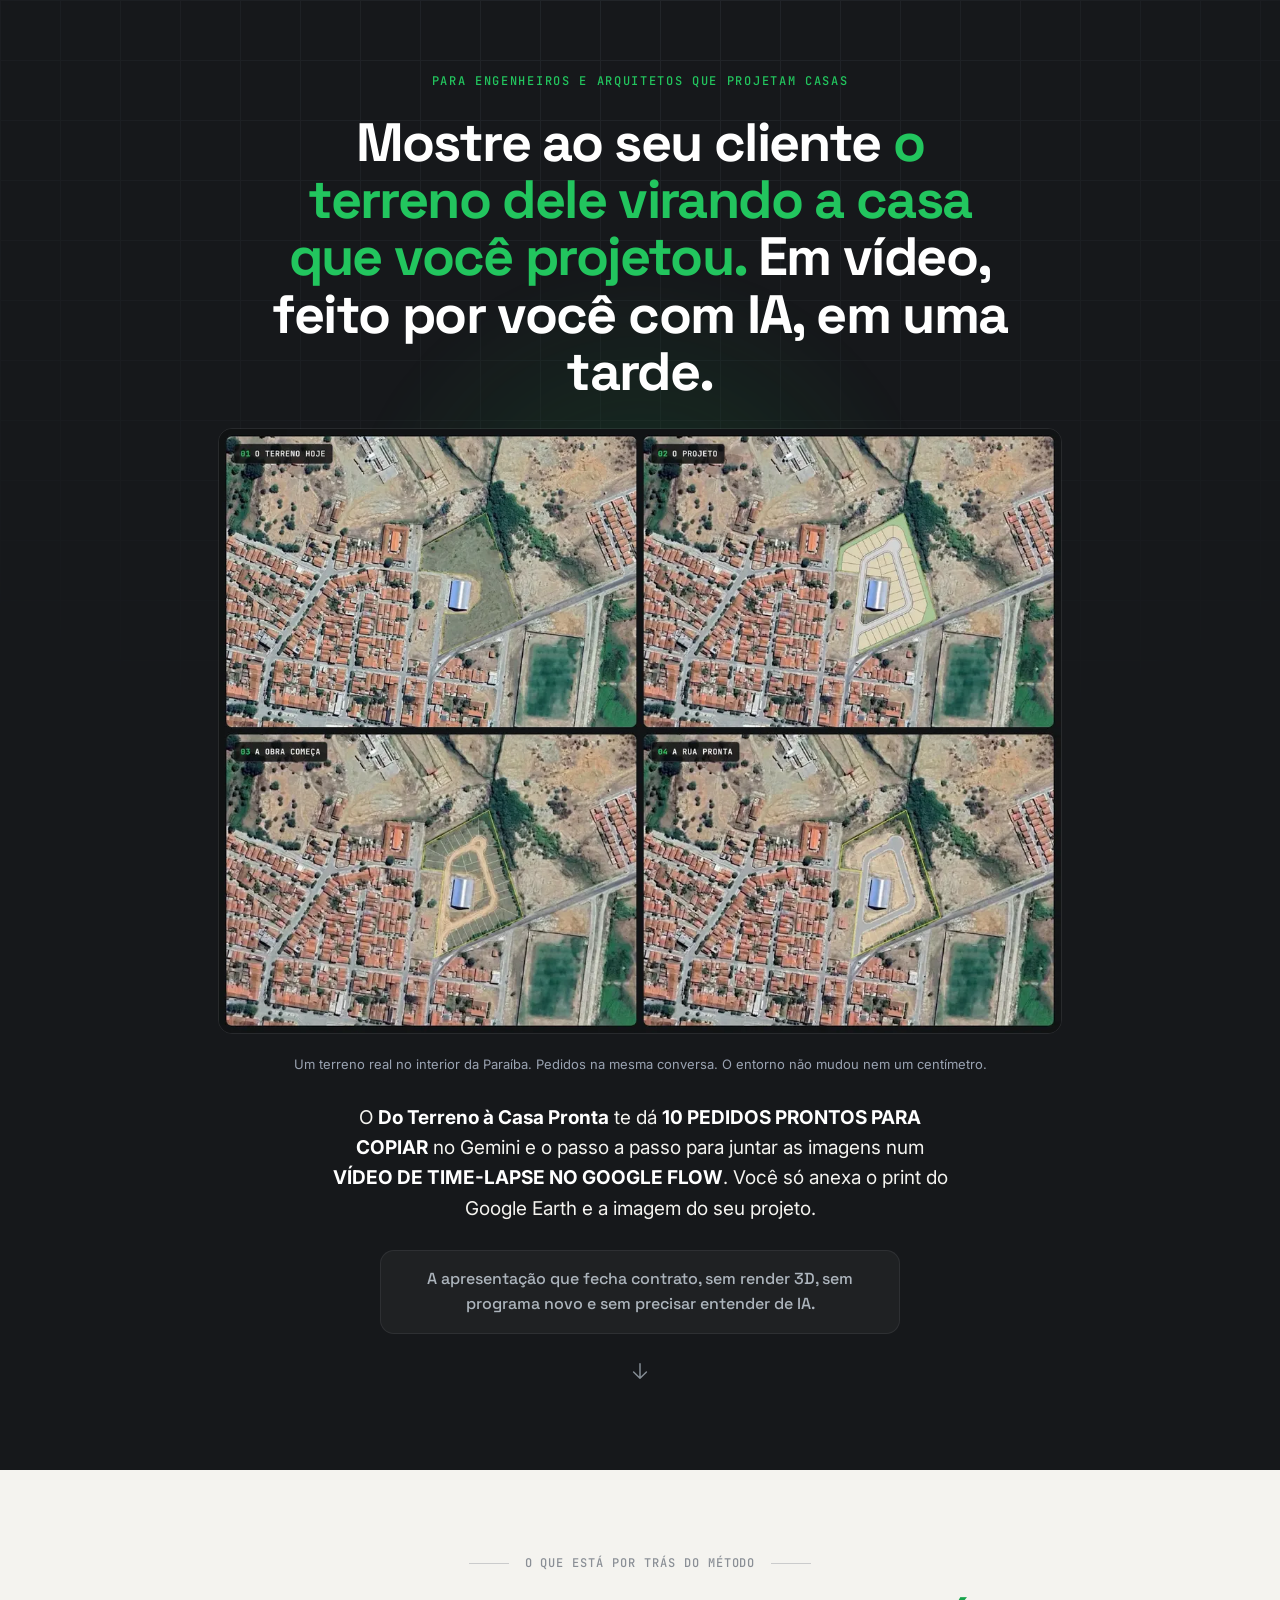
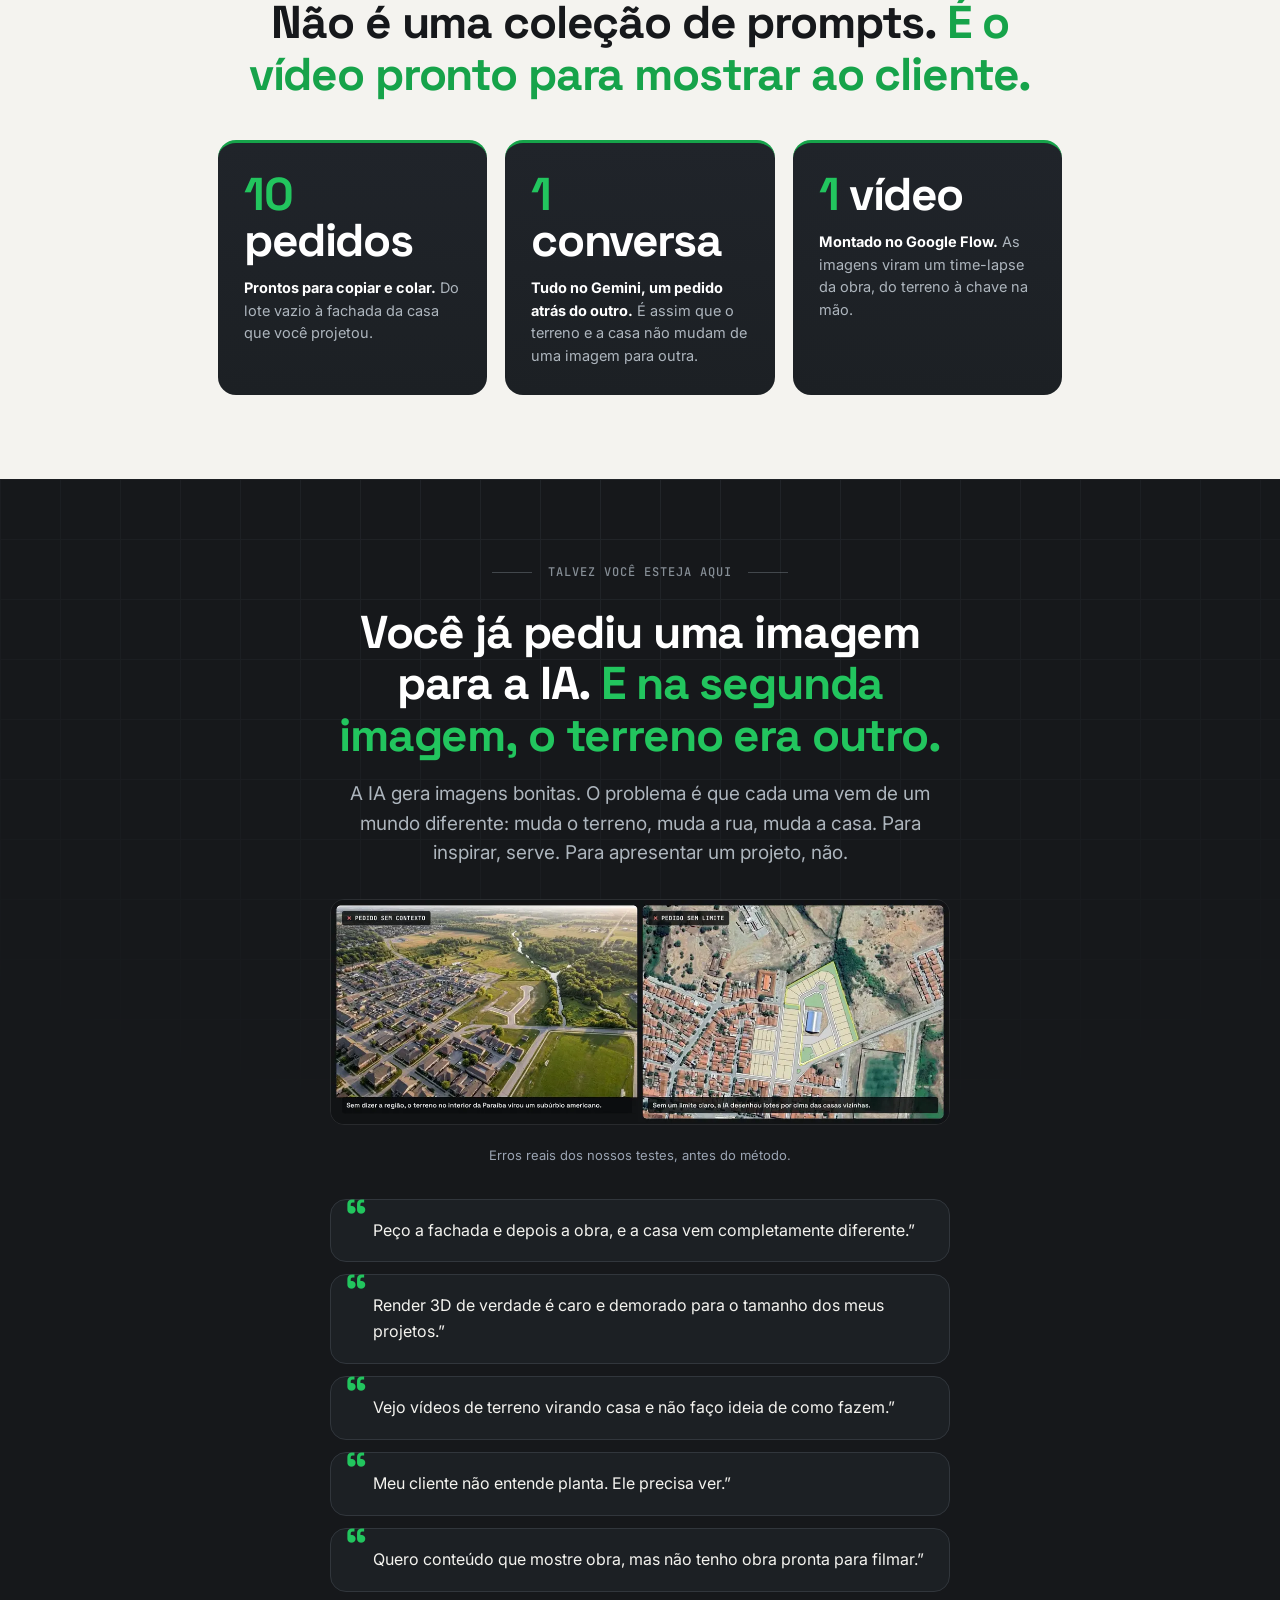
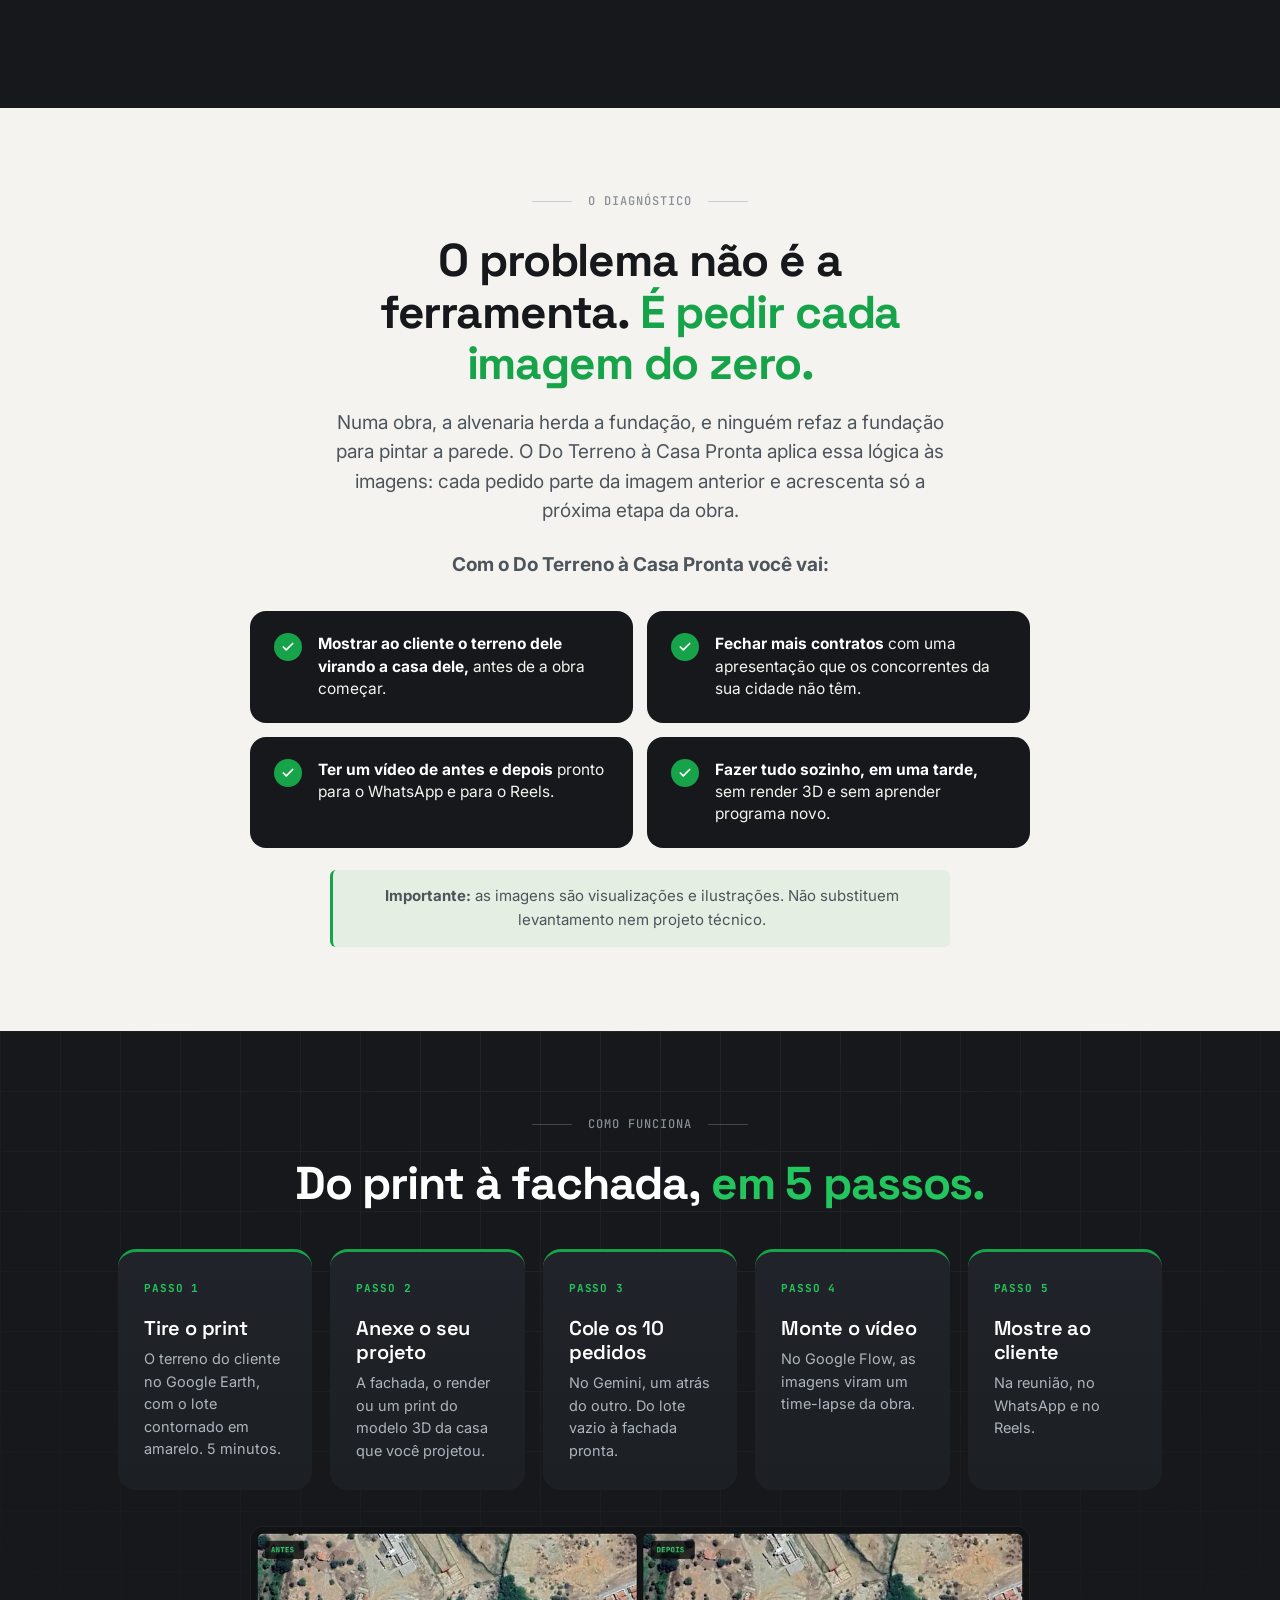
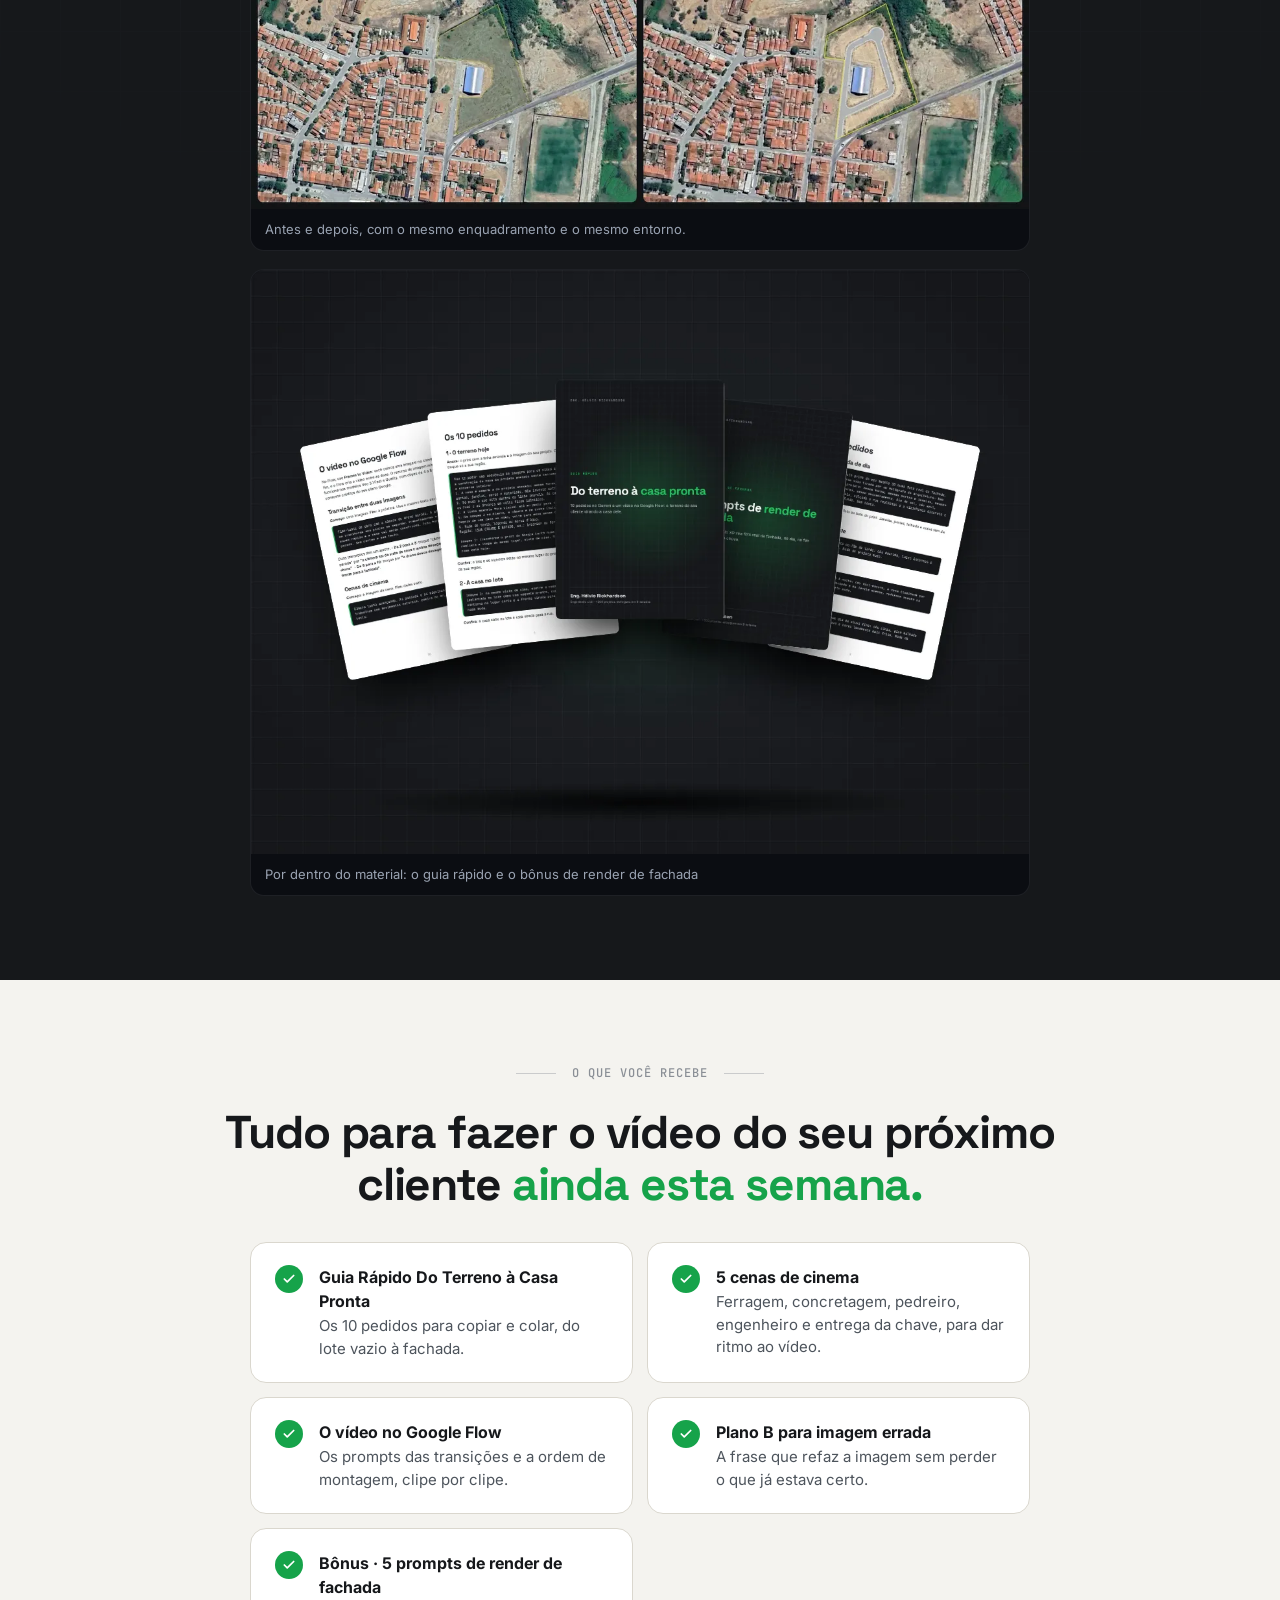
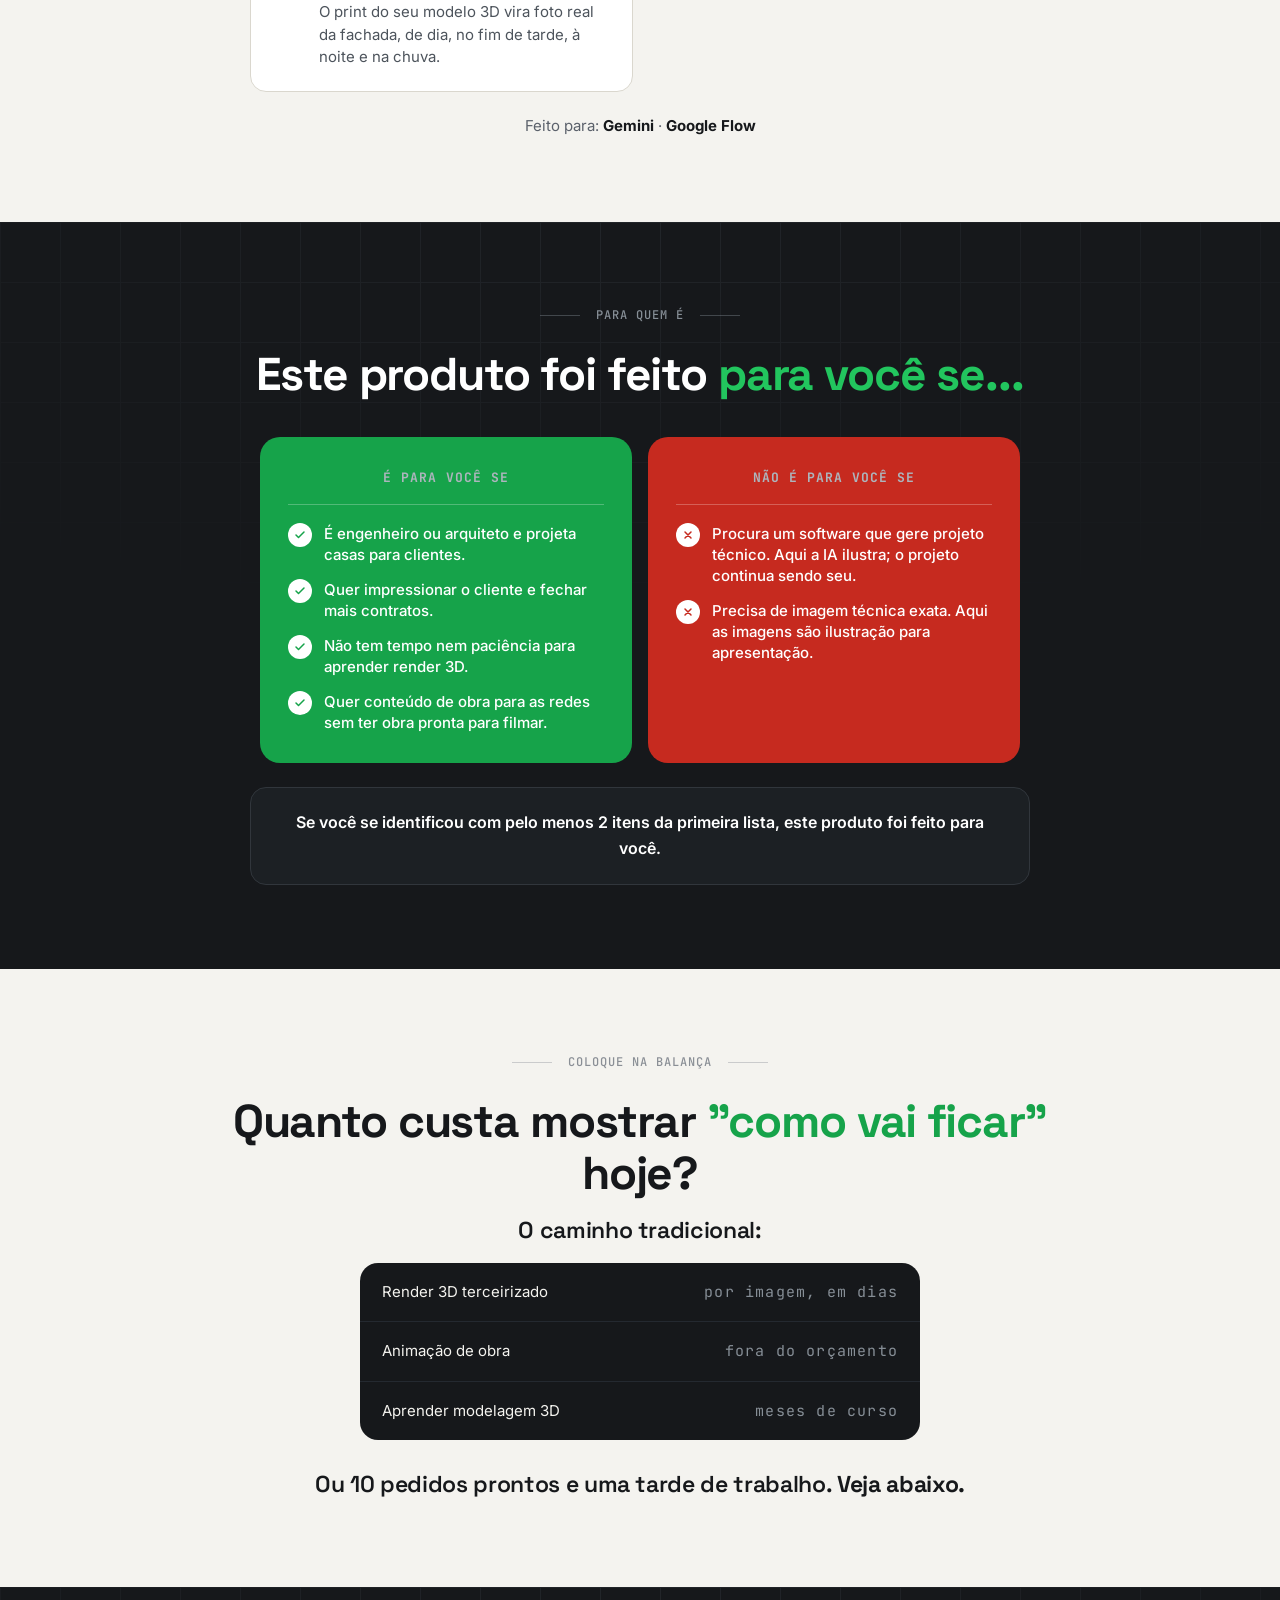
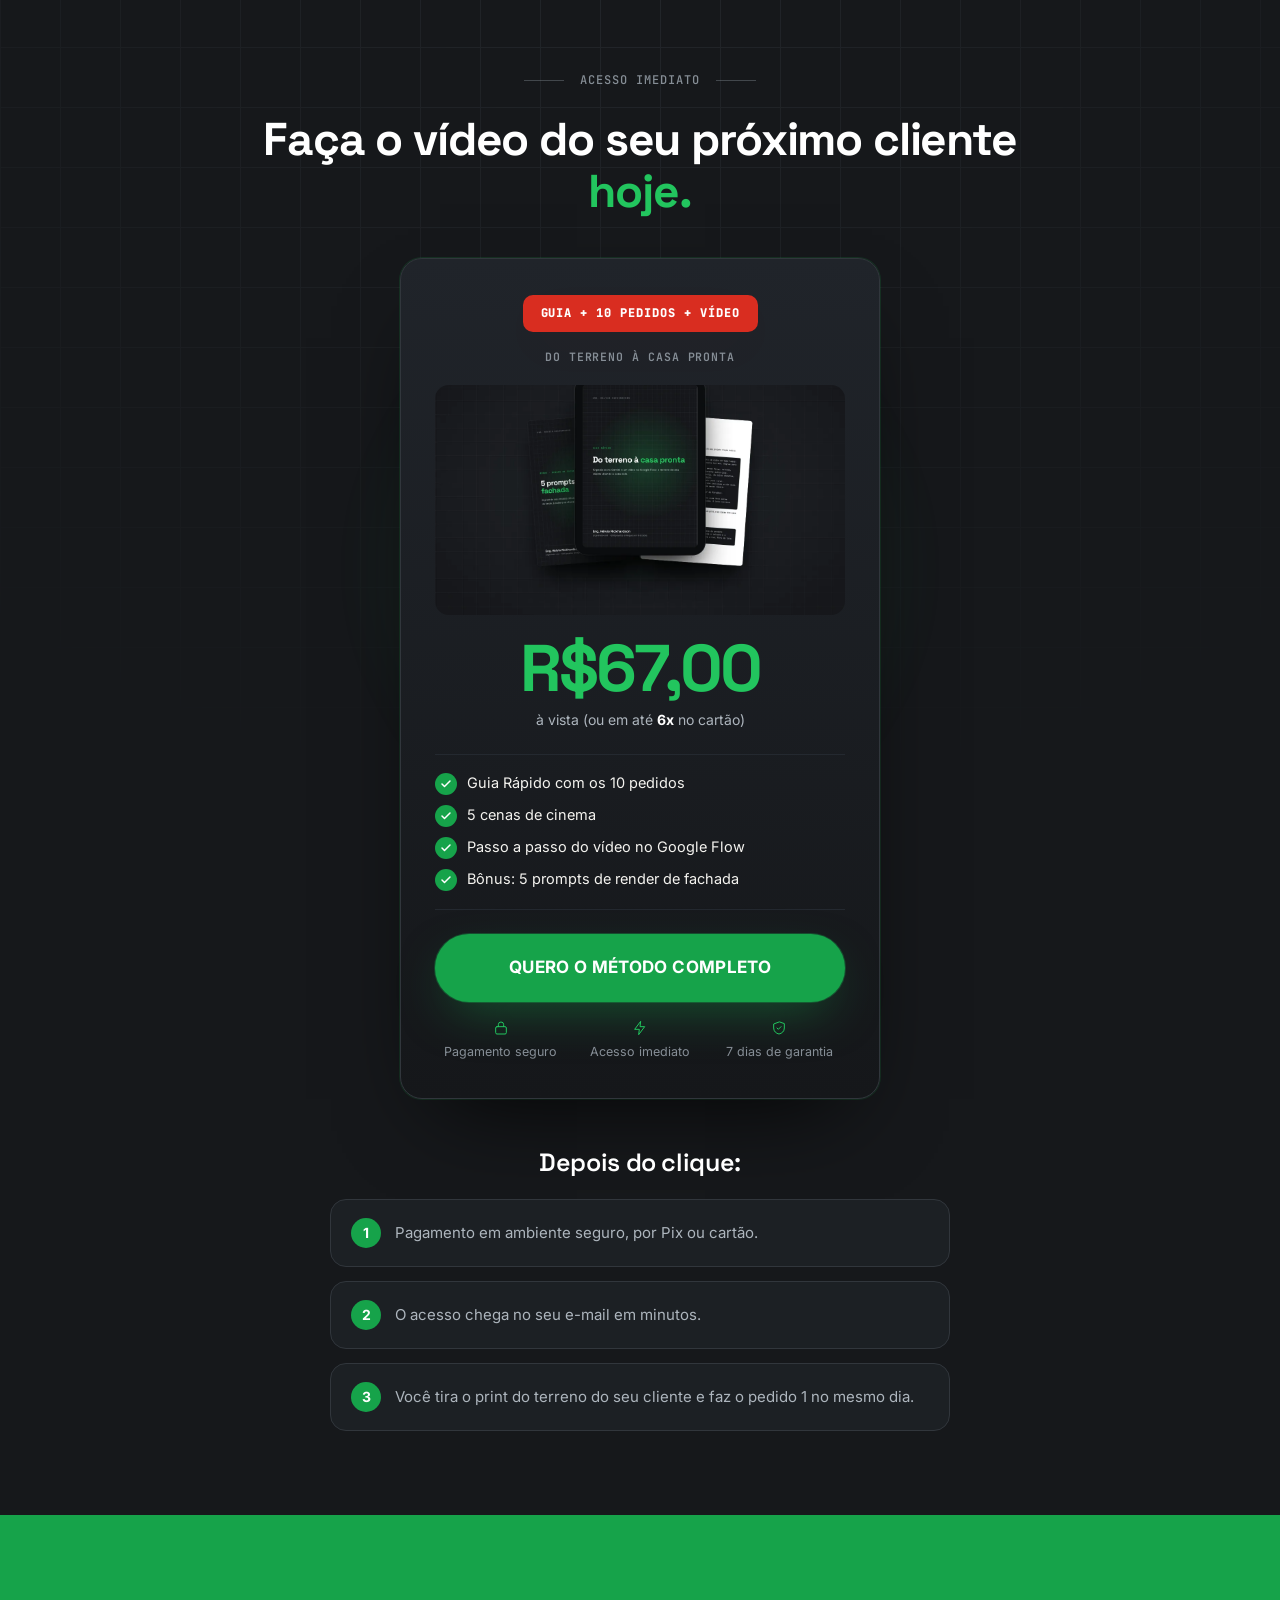
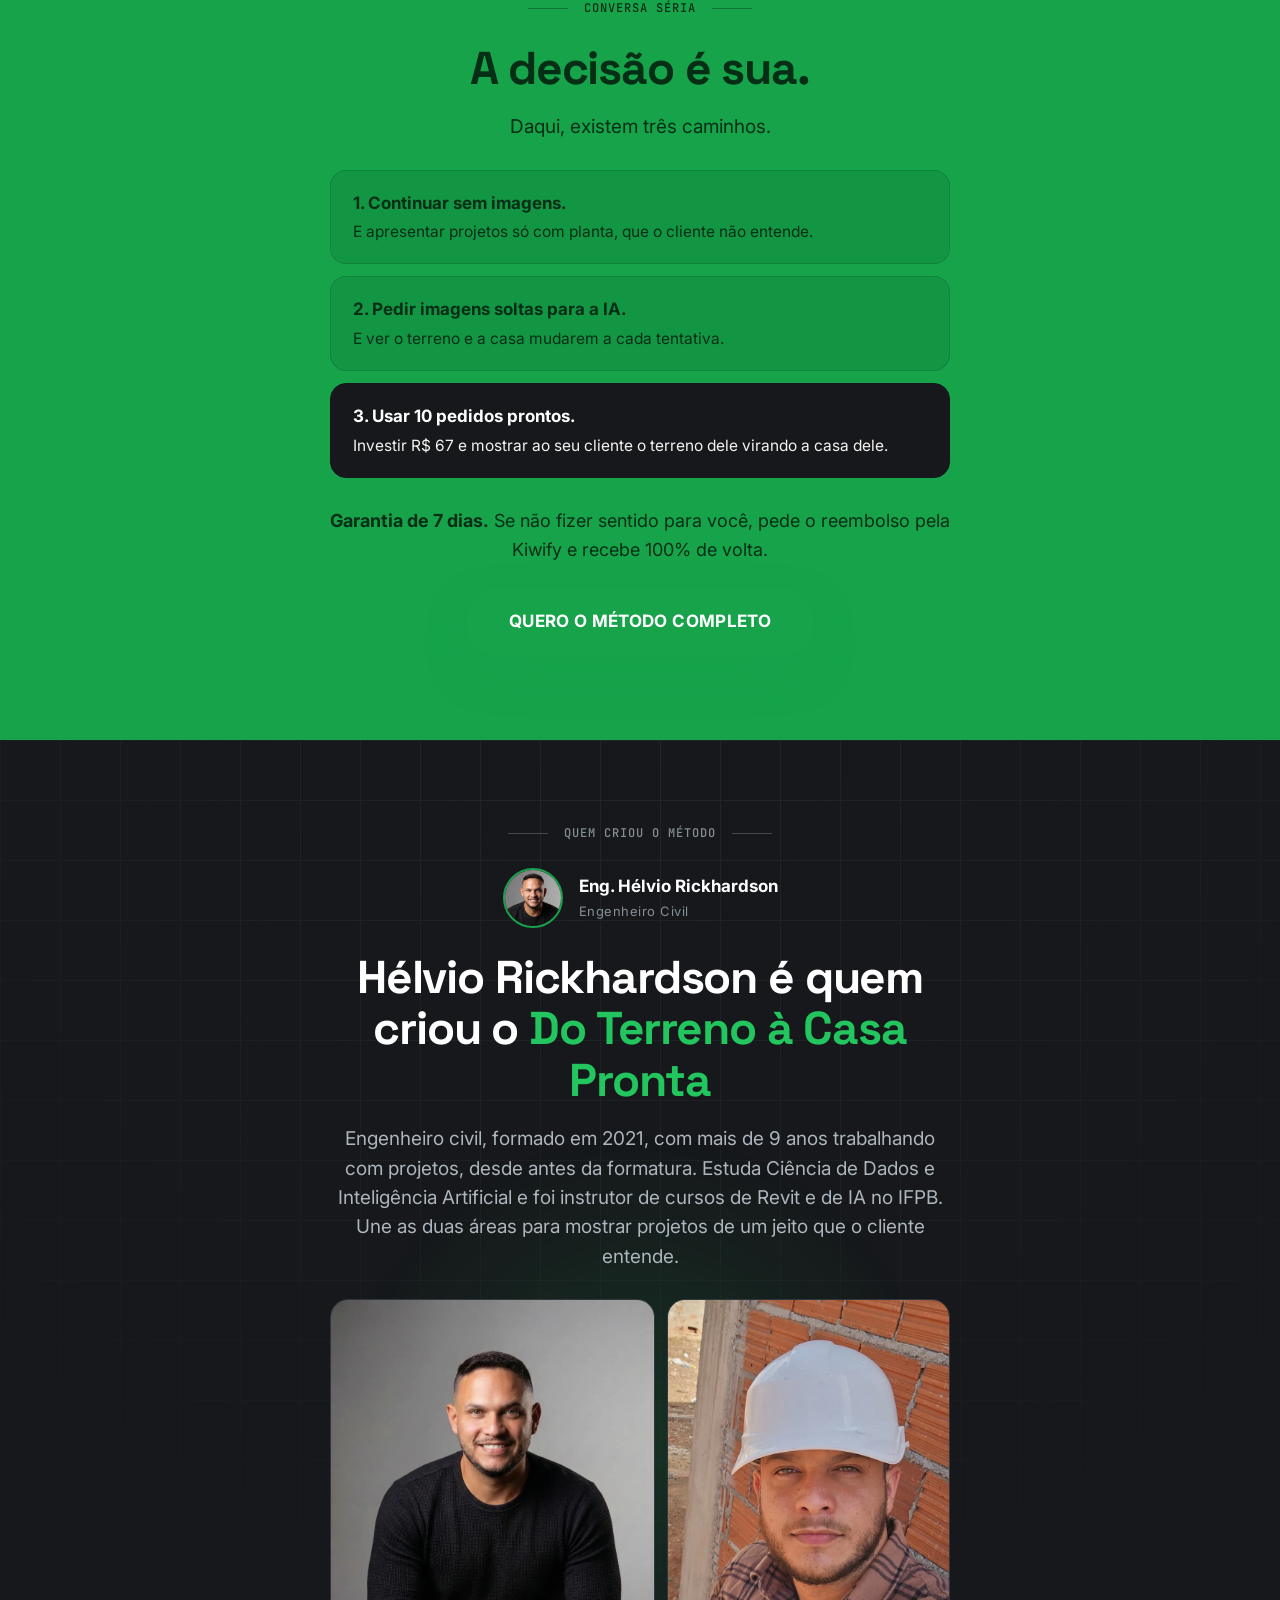
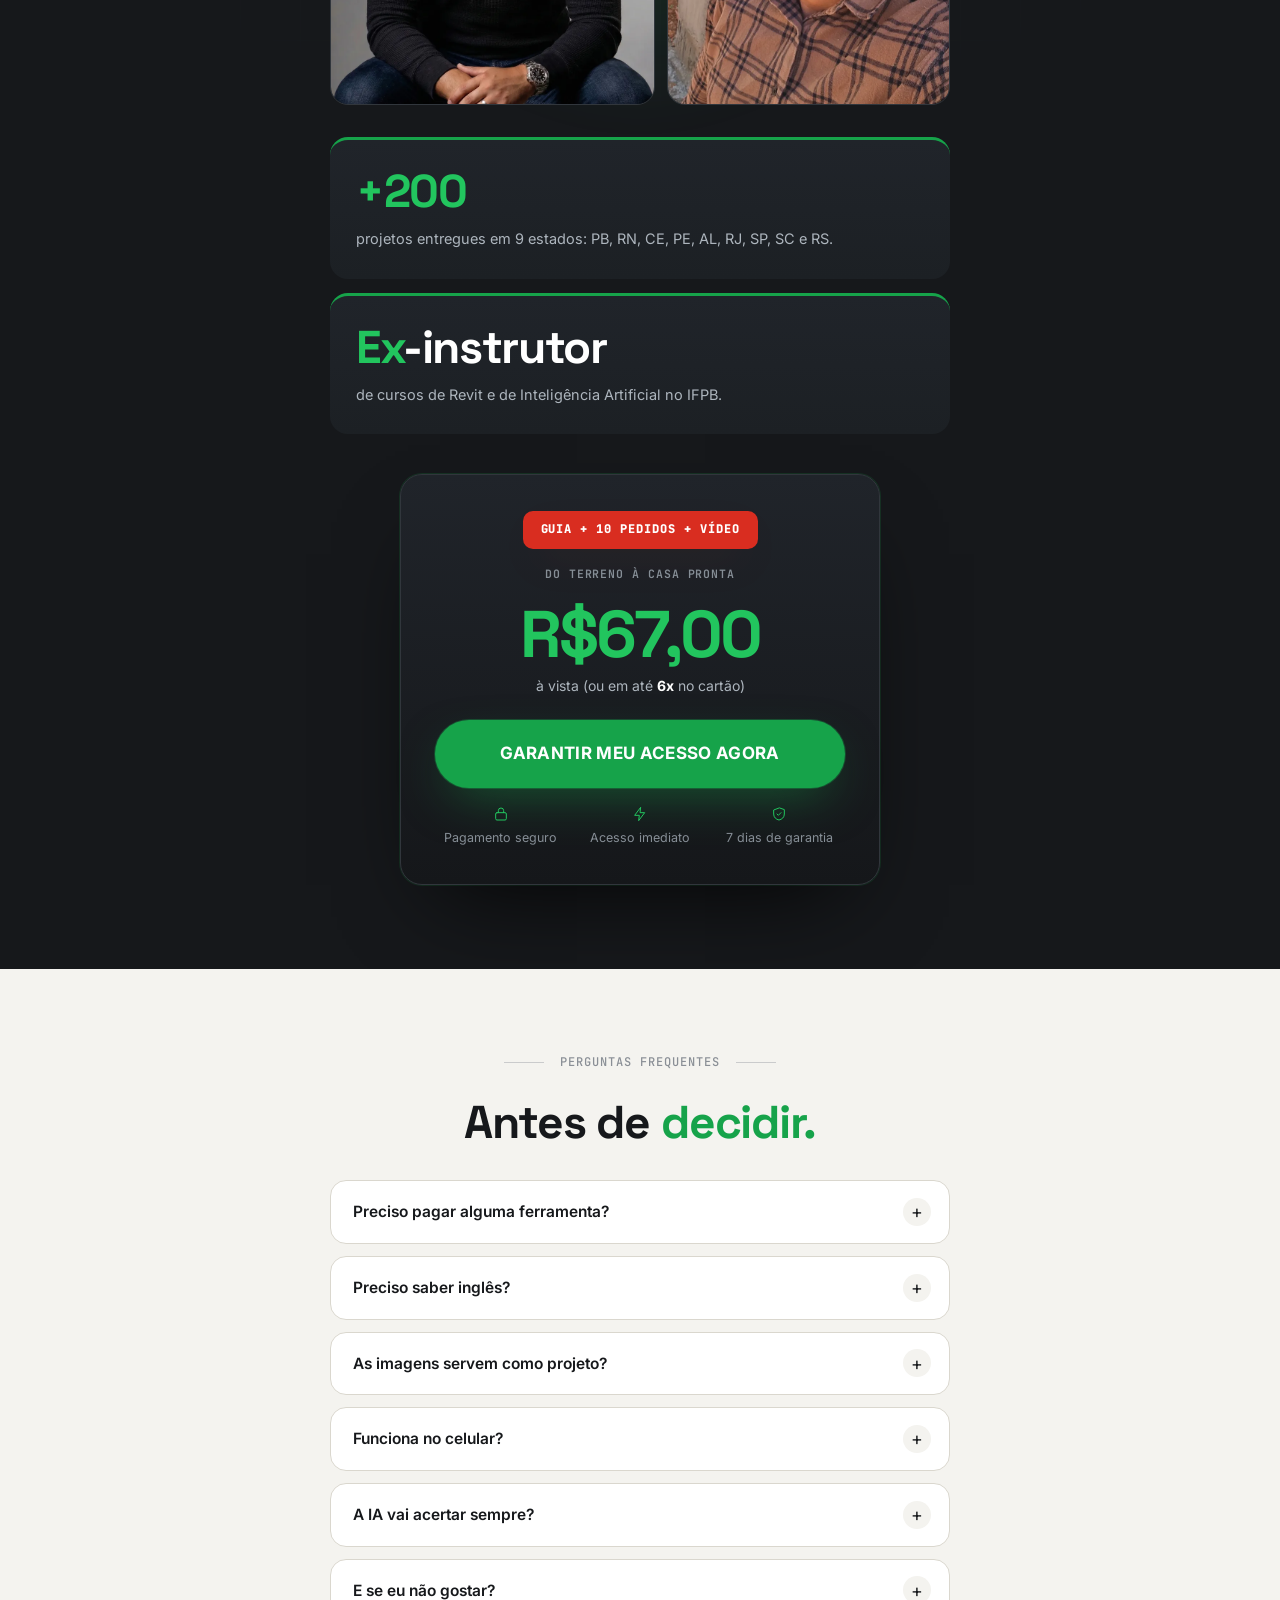
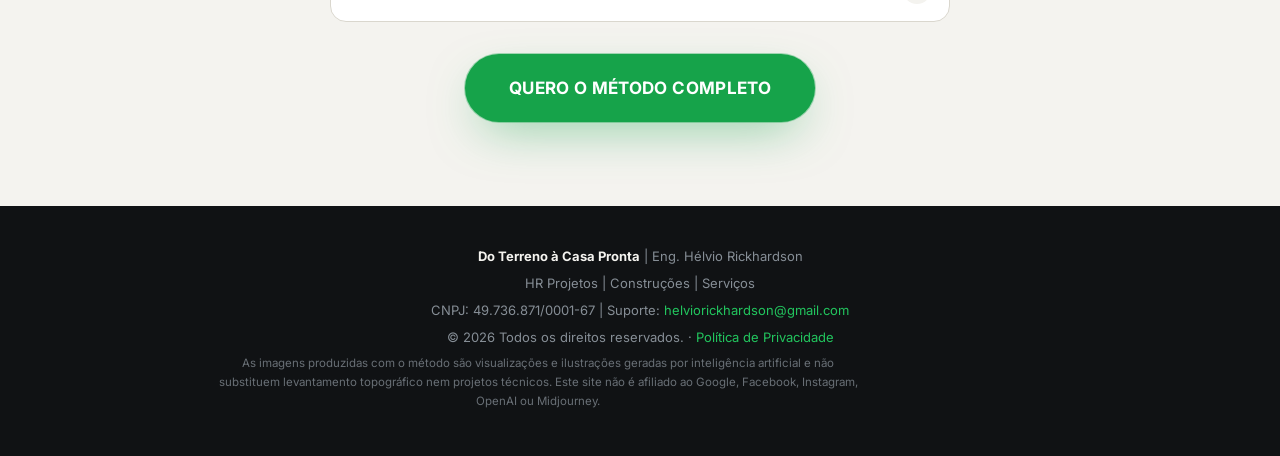
==== 04-site/index.html @ ab8b9fef "Página de vendas Do Terreno à Casa Pronta Co-Authored-By: Claude Opus 5.5 <noreply@anthropic.com> Cl" ====
<!DOCTYPE html>
<html lang="pt-BR">
<head>
  <meta charset="UTF-8">
  <meta name="viewport" content="width=device-width, initial-scale=1">
  <title>Do Terreno à Casa Pronta | Eng. Hélvio Rickhardson</title>
  <meta name="description" content="10 pedidos prontos para o Gemini e um vídeo no Google Flow: o terreno do seu cliente virando a casa que você projetou. Para engenheiros e arquitetos.">
  <meta property="og:title" content="Do Terreno à Casa Pronta">
  <meta property="og:description" content="Mostre ao seu cliente o terreno dele virando a casa que você projetou. Em vídeo, feito por você com IA, em uma tarde.">
  <meta property="og:type" content="website">
  <meta property="og:image" content="assets/img/sequencia-4.webp">
  <meta name="theme-color" content="#16181B">
  <link rel="preconnect" href="https://fonts.googleapis.com">
  <link rel="preconnect" href="https://fonts.gstatic.com" crossorigin>
  <link href="https://fonts.googleapis.com/css2?family=Space+Grotesk:wght@400;500;600;700&family=Inter:wght@400;500;600;700;800&family=JetBrains+Mono:wght@500;700&display=swap" rel="stylesheet">
  <link rel="stylesheet" href="assets/style.css">
<!-- Meta Pixel -->
<script>
!function(f,b,e,v,n,t,s){if(f.fbq)return;n=f.fbq=function(){n.callMethod?
n.callMethod.apply(n,arguments):n.queue.push(arguments)};if(!f._fbq)f._fbq=n;
n.push=n;n.loaded=!0;n.version='2.0';n.queue=[];t=b.createElement(e);t.async=!0;
t.src=v;s=b.getElementsByTagName(e)[0];s.parentNode.insertBefore(t,s)}(window,
document,'script','https://connect.facebook.net/en_US/fbevents.js');
fbq('init','1654862689766544');
fbq('track','PageView');
fbq('track','ViewContent',{content_name:'Do Terreno a Casa Pronta',value:67,currency:'BRL'});
</script>
<noscript><img height="1" width="1" style="display:none" src="https://www.facebook.com/tr?id=1654862689766544&ev=PageView&noscript=1"/></noscript>
<!-- Fim Meta Pixel (a compra, Purchase, e disparada pela Kiwify) -->
<style>
  .hero-mock img{border-radius:14px}
  .hero-seq{max-width:960px;margin:28px auto 0}
  .hero-seq img{width:100%;height:auto;display:block;border-radius:14px;border:1px solid rgba(255,255,255,.08)}
  .hero-seq figcaption,.prova-img figcaption{font-size:13px;color:#9aa3b2;margin-top:10px;text-align:center}
  .prova-img{margin:32px 0 0}.prova-img img{width:100%;height:auto;display:block;border-radius:14px;border:1px solid rgba(255,255,255,.08)}
  .telas{display:grid;gap:18px;margin-top:36px}
  .telas figure{margin:0;border-radius:14px;overflow:hidden;border:1px solid rgba(255,255,255,.08);background:#0b0d12}
  .telas img{width:100%;height:auto;display:block}
  .telas figcaption{font-size:13px;padding:10px 14px;color:#9aa3b2}
  @media(min-width:860px){.telas--2{grid-template-columns:1.4fr 1fr;align-items:start}}
  .nota-resp{margin-top:22px;padding:14px 18px;border-left:3px solid var(--green,#16A34A);background:rgba(22,163,74,.07);border-radius:6px;font-size:15px}
  .cats-ferr{margin-top:22px;font-size:15px;color:#5b616b}.cats-ferr b{color:#16181B}
  .passos--5{grid-template-columns:repeat(auto-fit,minmax(180px,1fr))}
  .cats{display:flex;flex-wrap:wrap;gap:8px;margin-top:18px}
  .cats span{font-size:13px;padding:7px 12px;border-radius:30px;border:1px solid rgba(0,0,0,.12);background:#fff}
  .cats b{color:#16A34A}
</style>
</head>
<body>

<svg width="0" height="0" style="position:absolute" aria-hidden="true">
  <symbol id="i-check" viewBox="0 0 24 24"><path d="M20 6 9 17l-5-5" fill="none" stroke="currentColor" stroke-width="3" stroke-linecap="round" stroke-linejoin="round"/></symbol>
  <symbol id="i-x" viewBox="0 0 24 24"><path d="M18 6 6 18M6 6l12 12" fill="none" stroke="currentColor" stroke-width="3" stroke-linecap="round"/></symbol>
  <symbol id="i-lock" viewBox="0 0 24 24"><g fill="none" stroke="currentColor" stroke-width="1.5" stroke-linecap="round" stroke-linejoin="round"><rect x="4" y="10" width="16" height="11" rx="2"/><path d="M8 10V7a4 4 0 0 1 8 0v3"/></g></symbol>
  <symbol id="i-zap" viewBox="0 0 24 24"><path d="M13 2 4 14h7l-1 8 9-12h-7z" fill="none" stroke="currentColor" stroke-width="1.5" stroke-linejoin="round"/></symbol>
  <symbol id="i-shield" viewBox="0 0 24 24"><g fill="none" stroke="currentColor" stroke-width="1.5" stroke-linecap="round" stroke-linejoin="round"><path d="M12 3 4 6v6c0 5 3.5 8 8 9 4.5-1 8-4 8-9V6z"/><path d="m9 12 2 2 4-4"/></g></symbol>
</svg>

<main>

  <!-- DOBRA 01 -->
  <section class="dobra dobra--escura hero tex glow" id="dobra-01" aria-labelledby="titulo-principal">
    <div class="container">
      <p class="sobrancelha">Para engenheiros e arquitetos que projetam casas</p>
      <h1 id="titulo-principal">Mostre ao seu cliente <span class="hl">o terreno dele virando a casa que você projetou.</span> Em vídeo, feito por você com IA, em uma tarde.</h1>
      <figure class="hero-seq">
        <img src="assets/img/sequencia-4.webp" alt="Quatro imagens do mesmo terreno no interior da Paraíba: o terreno hoje, o projeto do loteamento, a obra começando e a rua pronta, com o entorno idêntico" width="1200" height="860" fetchpriority="high">
        <figcaption>Um terreno real no interior da Paraíba. Pedidos na mesma conversa. O entorno não mudou nem um centímetro.</figcaption>
      </figure>
      <p class="hero__lead">O <strong>Do Terreno à Casa Pronta</strong> te dá <strong>10 PEDIDOS PRONTOS PARA COPIAR</strong> no Gemini e o passo a passo para juntar as imagens num <strong>VÍDEO DE TIME-LAPSE NO GOOGLE FLOW</strong>. Você só anexa o print do Google Earth e a imagem do seu projeto.</p>
      <h2>A apresentação que fecha contrato, sem render 3D, sem programa novo e sem precisar entender de IA.</h2>
      <div class="hero__seta" aria-hidden="true"><svg width="22" height="22" viewBox="0 0 24 24" fill="none" stroke="currentColor" stroke-width="1.6" stroke-linecap="round" stroke-linejoin="round"><path d="M12 4v16M5 13l7 7 7-7"/></svg></div>
    </div>
  </section>

  <!-- DOBRA 02 -->
  <section class="dobra dobra--clara" id="dobra-02" aria-labelledby="titulo-prova">
    <div class="container">
      <p class="sobrancelha">O que está por trás do método</p>
      <h2 class="reveal" id="titulo-prova">Não é uma coleção de prompts. <span class="hl">É o vídeo pronto para mostrar ao cliente.</span></h2>
      <div class="pilares">
        <article class="pilar reveal"><div class="pilar__n"><b>10</b> pedidos</div><p><strong>Prontos para copiar e colar.</strong> Do lote vazio à fachada da casa que você projetou.</p></article>
        <article class="pilar reveal"><div class="pilar__n"><b>1</b> conversa</div><p><strong>Tudo no Gemini, um pedido atrás do outro.</strong> É assim que o terreno e a casa não mudam de uma imagem para outra.</p></article>
        <article class="pilar reveal"><div class="pilar__n"><b>1</b> vídeo</div><p><strong>Montado no Google Flow.</strong> As imagens viram um time-lapse da obra, do terreno à chave na mão.</p></article>
      </div>
    </div>
  </section>

  <!-- DOBRA 03 -->
  <section class="dobra dobra--escura tex" id="dobra-03" aria-labelledby="titulo-pedra">
    <div class="container estreito">
      <p class="sobrancelha">Talvez você esteja aqui</p>
      <h2 class="reveal" id="titulo-pedra">Você já pediu uma imagem para a IA. <span class="hl">E na segunda imagem, o terreno era outro.</span></h2>
      <p class="lead">A IA gera imagens bonitas. O problema é que cada uma vem de um mundo diferente: muda o terreno, muda a rua, muda a casa. Para inspirar, serve. Para apresentar um projeto, não.</p>
      <figure class="prova-img reveal">
        <img src="assets/img/sem-metodo.webp" alt="Dois erros reais de IA: o terreno no interior da Paraíba virou um subúrbio americano, e lotes foram desenhados por cima das casas vizinhas" width="1200" height="435" loading="lazy">
        <figcaption>Erros reais dos nossos testes, antes do método.</figcaption>
      </figure>
      <div class="vozes">
        <blockquote class="voz reveal">Peço a fachada e depois a obra, e a casa vem completamente diferente.”</blockquote>
        <blockquote class="voz reveal">Render 3D de verdade é caro e demorado para o tamanho dos meus projetos.”</blockquote>
        <blockquote class="voz reveal">Vejo vídeos de terreno virando casa e não faço ideia de como fazem.”</blockquote>
        <blockquote class="voz reveal">Meu cliente não entende planta. Ele precisa ver.”</blockquote>
        <blockquote class="voz reveal">Quero conteúdo que mostre obra, mas não tenho obra pronta para filmar.”</blockquote>
      </div>
    </div>
  </section>

  <!-- DOBRA 04 -->
  <section class="dobra dobra--clara" id="dobra-04" aria-labelledby="titulo-diag">
    <div class="container">
      <div class="estreito">
        <p class="sobrancelha">O diagnóstico</p>
        <h2 class="reveal" id="titulo-diag">O problema não é a ferramenta. <span class="hl">É pedir cada imagem do zero.</span></h2>
        <p class="lead">Numa obra, a alvenaria herda a fundação, e ninguém refaz a fundação para pintar a parede. O Do Terreno à Casa Pronta aplica essa lógica às imagens: cada pedido parte da imagem anterior e acrescenta só a próxima etapa da obra.</p>
        <p class="lead" style="margin-top:24px"><strong>Com o Do Terreno à Casa Pronta você vai:</strong></p>
      </div>
      <ul class="beneficios col-wide">
        <li class="reveal"><span class="tick"><svg width="14" height="14"><use href="#i-check"/></svg></span><span><strong>Mostrar ao cliente o terreno dele virando a casa dele,</strong> antes de a obra começar.</span></li>
        <li class="reveal"><span class="tick"><svg width="14" height="14"><use href="#i-check"/></svg></span><span><strong>Fechar mais contratos</strong> com uma apresentação que os concorrentes da sua cidade não têm.</span></li>
        <li class="reveal"><span class="tick"><svg width="14" height="14"><use href="#i-check"/></svg></span><span><strong>Ter um vídeo de antes e depois</strong> pronto para o WhatsApp e para o Reels.</span></li>
        <li class="reveal"><span class="tick"><svg width="14" height="14"><use href="#i-check"/></svg></span><span><strong>Fazer tudo sozinho, em uma tarde,</strong> sem render 3D e sem aprender programa novo.</span></li>
      </ul>
      <div class="estreito"><p class="nota-resp"><strong>Importante:</strong> as imagens são visualizações e ilustrações. Não substituem levantamento nem projeto técnico.</p></div>
    </div>
  </section>

  <!-- DOBRA 05 -->
  <section class="dobra dobra--escura tex" id="dobra-05" aria-labelledby="titulo-passos">
    <div class="container" style="max-width:1100px">
      <p class="sobrancelha">Como funciona</p>
      <h2 class="reveal" id="titulo-passos">Do print à fachada, <span class="hl">em 5 passos.</span></h2>
      <div class="passos passos--5">
        <article class="passo reveal"><div class="passo__n">Passo 1</div><h3>Tire o print</h3><p>O terreno do cliente no Google Earth, com o lote contornado em amarelo. 5 minutos.</p></article>
        <article class="passo reveal"><div class="passo__n">Passo 2</div><h3>Anexe o seu projeto</h3><p>A fachada, o render ou um print do modelo 3D da casa que você projetou.</p></article>
        <article class="passo reveal"><div class="passo__n">Passo 3</div><h3>Cole os 10 pedidos</h3><p>No Gemini, um atrás do outro. Do lote vazio à fachada pronta.</p></article>
        <article class="passo reveal"><div class="passo__n">Passo 4</div><h3>Monte o vídeo</h3><p>No Google Flow, as imagens viram um time-lapse da obra.</p></article>
        <article class="passo reveal"><div class="passo__n">Passo 5</div><h3>Mostre ao cliente</h3><p>Na reunião, no WhatsApp e no Reels.</p></article>
      </div>
      <div class="telas col-wide" id="sequencia">
        <figure><img src="assets/img/antes-depois.webp" alt="Antes e depois do mesmo terreno: o terreno vazio e o loteamento com a rua pavimentada" width="1200" height="435" loading="lazy"><figcaption>Antes e depois, com o mesmo enquadramento e o mesmo entorno.</figcaption></figure>
        <figure><img src="assets/img/ebook-paginas.webp" alt="Páginas do e-book com o método, as mensagens de abertura e os prompts" width="1200" height="900" loading="lazy"><figcaption>Por dentro do material: o guia rápido e o bônus de render de fachada</figcaption></figure>
      </div>
    </div>
  </section>

  <!-- DOBRA 06 -->
  <section class="dobra dobra--clara" id="dobra-06" aria-labelledby="titulo-entrega">
    <div class="container">
      <p class="sobrancelha">O que você recebe</p>
      <h2 class="reveal" id="titulo-entrega">Tudo para fazer o vídeo do seu próximo cliente <span class="hl">ainda esta semana.</span></h2>
      <ul class="entregaveis col-wide">
        <li class="reveal"><span class="tick"><svg width="14" height="14"><use href="#i-check"/></svg></span><span><strong>Guia Rápido Do Terreno à Casa Pronta</strong>Os 10 pedidos para copiar e colar, do lote vazio à fachada.</span></li>
        <li class="reveal"><span class="tick"><svg width="14" height="14"><use href="#i-check"/></svg></span><span><strong>5 cenas de cinema</strong>Ferragem, concretagem, pedreiro, engenheiro e entrega da chave, para dar ritmo ao vídeo.</span></li>
        <li class="reveal"><span class="tick"><svg width="14" height="14"><use href="#i-check"/></svg></span><span><strong>O vídeo no Google Flow</strong>Os prompts das transições e a ordem de montagem, clipe por clipe.</span></li>
        <li class="reveal"><span class="tick"><svg width="14" height="14"><use href="#i-check"/></svg></span><span><strong>Plano B para imagem errada</strong>A frase que refaz a imagem sem perder o que já estava certo.</span></li>
        <li class="reveal"><span class="tick"><svg width="14" height="14"><use href="#i-check"/></svg></span><span><strong>Bônus · 5 prompts de render de fachada</strong>O print do seu modelo 3D vira foto real da fachada, de dia, no fim de tarde, à noite e na chuva.</span></li>
      </ul>
      <p class="cats-ferr col-wide">Feito para: <b>Gemini</b> · <b>Google Flow</b></p>
    </div>
  </section>

  <!-- DOBRA 07 -->
  <section class="dobra dobra--escura tex" id="dobra-07" aria-labelledby="titulo-quem">
    <div class="container">
      <p class="sobrancelha">Para quem é</p>
      <h2 class="reveal" id="titulo-quem">Este produto foi feito <span class="hl">para você se...</span></h2>
      <div class="qgrid">
        <div class="qcol qcol--sim reveal"><p class="qcol__h">É para você se</p><ul>
          <li><span class="tick"><svg width="12" height="12"><use href="#i-check"/></svg></span>É engenheiro ou arquiteto e projeta casas para clientes.</li>
          <li><span class="tick"><svg width="12" height="12"><use href="#i-check"/></svg></span>Quer impressionar o cliente e fechar mais contratos.</li>
          <li><span class="tick"><svg width="12" height="12"><use href="#i-check"/></svg></span>Não tem tempo nem paciência para aprender render 3D.</li>
          <li><span class="tick"><svg width="12" height="12"><use href="#i-check"/></svg></span>Quer conteúdo de obra para as redes sem ter obra pronta para filmar.</li></ul></div>
        <div class="qcol qcol--nao reveal"><p class="qcol__h">Não é para você se</p><ul>
          <li><span class="tick"><svg width="12" height="12"><use href="#i-x"/></svg></span>Procura um software que gere projeto técnico. Aqui a IA ilustra; o projeto continua sendo seu.</li>
          <li><span class="tick"><svg width="12" height="12"><use href="#i-x"/></svg></span>Precisa de imagem técnica exata. Aqui as imagens são ilustração para apresentação.</li></ul></div>
      </div>
      <div class="card-identificou col-wide">Se você se identificou com pelo menos 2 itens da primeira lista, este produto foi feito para você.</div>
    </div>
  </section>

  <!-- DOBRA 08 -->
  <section class="dobra dobra--clara" id="dobra-08" aria-labelledby="titulo-ancora">
    <div class="container">
      <p class="sobrancelha">Coloque na balança</p>
      <h2 class="reveal" id="titulo-ancora">Quanto custa mostrar <span class="hl">"como vai ficar"</span> hoje?</h2>
      <h3 class="stack-titulo">O caminho tradicional:</h3>
      <div class="stack reveal">
        <div class="srow"><span>Render 3D terceirizado</span><span class="pr">por imagem, em dias</span></div>
        <div class="srow"><span>Animação de obra</span><span class="pr">fora do orçamento</span></div>
        <div class="srow"><span>Aprender modelagem 3D</span><span class="pr">meses de curso</span></div>
      </div>
      <p class="nota-suspense">Ou 10 pedidos prontos e uma tarde de trabalho. <b>Veja abaixo.</b></p>
    </div>
  </section>

  <!-- DOBRA 09 -->
  <section class="dobra dobra--escura tex glow" id="oferta" aria-labelledby="titulo-oferta">
    <div class="container">
      <p class="sobrancelha">Acesso imediato</p>
      <h2 id="titulo-oferta">Faça o vídeo do seu próximo cliente <span class="hl">hoje.</span></h2>
      <div class="pricebox">
        <span class="pricebox__flag">Guia + 10 pedidos + vídeo</span>
        <p class="pricebox__nome">Do Terreno à Casa Pronta</p>
        <div class="media pricebox__media"><img src="assets/img/mockup-guia.webp" alt="Guia Rápido Do Terreno à Casa Pronta, com o bônus de render de fachada" width="1200" height="900" loading="lazy"></div>
        <p class="pricebox__por"><span class="px">R$<b>67</b>,00</span></p>
        <p class="pricebox__parc">à vista (ou em até <b>6x</b> no cartão)</p>
        <ul class="pricebox__inclui">
          <li><span class="tick"><svg width="12" height="12"><use href="#i-check"/></svg></span>Guia Rápido com os 10 pedidos</li>
          <li><span class="tick"><svg width="12" height="12"><use href="#i-check"/></svg></span>5 cenas de cinema</li>
          <li><span class="tick"><svg width="12" height="12"><use href="#i-check"/></svg></span>Passo a passo do vídeo no Google Flow</li>
          <li><span class="tick"><svg width="12" height="12"><use href="#i-check"/></svg></span>Bônus: 5 prompts de render de fachada</li>
        </ul>
        <a class="botao" data-checkout href="#checkout">QUERO O MÉTODO COMPLETO</a>
        <ul class="selos">
          <li><svg width="16" height="16"><use href="#i-lock"/></svg>Pagamento seguro</li>
          <li><svg width="16" height="16"><use href="#i-zap"/></svg>Acesso imediato</li>
          <li><svg width="16" height="16"><use href="#i-shield"/></svg>7 dias de garantia</li>
        </ul>
      </div>
      <div class="pos-clique">
        <h3>Depois do clique:</h3>
        <div><b>1</b><p>Pagamento em ambiente seguro, por Pix ou cartão.</p></div>
        <div><b>2</b><p>O acesso chega no seu e-mail em minutos.</p></div>
        <div><b>3</b><p>Você tira o print do terreno do seu cliente e faz o pedido 1 no mesmo dia.</p></div>
      </div>
    </div>
  </section>

  <!-- DOBRA 10 -->
  <section class="dobra dobra--verde conversa" id="dobra-10" aria-labelledby="titulo-conversa">
    <div class="container estreito">
      <p class="sobrancelha">Conversa séria</p>
      <h2 class="reveal" id="titulo-conversa">A decisão <span class="hl">é sua.</span></h2>
      <p class="lead">Daqui, existem três caminhos.</p>
      <div class="caminhos">
        <div class="caminho reveal"><strong>1. Continuar sem imagens.</strong>E apresentar projetos só com planta, que o cliente não entende.</div>
        <div class="caminho reveal"><strong>2. Pedir imagens soltas para a IA.</strong>E ver o terreno e a casa mudarem a cada tentativa.</div>
        <div class="caminho caminho--bom reveal"><strong>3. Usar 10 pedidos prontos.</strong>Investir R$ 67 e mostrar ao seu cliente o terreno dele virando a casa dele.</div>
      </div>
      <p class="fecho"><strong>Garantia de 7 dias.</strong> Se não fizer sentido para você, pede o reembolso pela Kiwify e recebe 100% de volta.</p>
      <p class="centro" style="margin-top:24px"><a class="botao" data-checkout href="#checkout">QUERO O MÉTODO COMPLETO</a></p>
    </div>
  </section>

  <!-- DOBRA 11 -->
  <section class="dobra dobra--escura tex glow" id="dobra-11" aria-labelledby="titulo-autor">
    <div class="container estreito">
      <p class="sobrancelha">Quem criou o método</p>
      <div class="autor">
        <div class="autor__foto"><img src="assets/img/helvio.webp" alt="Eng. Hélvio Rickhardson" width="60" height="60" loading="lazy" onerror="this.remove()">HR</div>
        <div><p class="autor__nome">Eng. Hélvio Rickhardson</p><p class="autor__cargo">Engenheiro Civil</p></div>
      </div>
      <h2 class="reveal" id="titulo-autor">Hélvio Rickhardson é quem criou o <span class="hl">Do Terreno à Casa Pronta</span></h2>
      <p class="lead">Engenheiro civil, formado em 2021, com mais de 9 anos trabalhando com projetos, desde antes da formatura. Estuda Ciência de Dados e Inteligência Artificial e foi instrutor de cursos de Revit e de IA no IFPB. Une as duas áreas para mostrar projetos de um jeito que o cliente entende.</p>
      <div class="galeria galeria--autor">
        <figure><img src="assets/img/helvio-retrato.webp" alt="Eng. Hélvio Rickhardson" width="900" height="1125" decoding="async" onload="this.closest('.galeria').classList.add('tem-img')" onerror="this.closest('figure').remove()"></figure>
        <figure><img src="assets/img/helvio-em-obra.webp" alt="Eng. Hélvio Rickhardson em visita técnica a uma obra" width="864" height="1080" decoding="async" onload="this.closest('.galeria').classList.add('tem-img')" onerror="this.closest('figure').remove()"></figure>
      </div>
      <div class="bio">
        <article class="pilar reveal"><div class="pilar__n"><b>+200</b></div><p>projetos entregues em 9 estados: PB, RN, CE, PE, AL, RJ, SP, SC e RS.</p></article>
        <article class="pilar reveal"><div class="pilar__n"><b>Ex</b>-instrutor</div><p>de cursos de Revit e de Inteligência Artificial no IFPB.</p></article>
      </div>
      <div class="pricebox">
        <span class="pricebox__flag">Guia + 10 pedidos + vídeo</span>
        <p class="pricebox__nome">Do Terreno à Casa Pronta</p>
        <p class="pricebox__por"><span class="px">R$<b>67</b>,00</span></p>
        <p class="pricebox__parc">à vista (ou em até <b>6x</b> no cartão)</p>
        <a class="botao" data-checkout href="#checkout">GARANTIR MEU ACESSO AGORA</a>
        <ul class="selos">
          <li><svg width="16" height="16"><use href="#i-lock"/></svg>Pagamento seguro</li>
          <li><svg width="16" height="16"><use href="#i-zap"/></svg>Acesso imediato</li>
          <li><svg width="16" height="16"><use href="#i-shield"/></svg>7 dias de garantia</li>
        </ul>
      </div>
    </div>
  </section>

  <!-- DOBRA 12 -->
  <section class="dobra dobra--clara" id="dobra-12" aria-labelledby="titulo-faq">
    <div class="container estreito">
      <p class="sobrancelha">Perguntas frequentes</p>
      <h2 id="titulo-faq">Antes de <span class="hl">decidir.</span></h2>
      <div class="faq">
        <div class="faq__item">
          <button class="faq__pergunta" aria-expanded="false" aria-controls="faq1" id="faq1-btn">Preciso pagar alguma ferramenta?</button>
          <div class="faq__resposta" id="faq1" role="region" aria-labelledby="faq1-btn"><p>Dá para começar sem pagar nada: o Gemini tem uso gratuito com limites, e o Google Flow dá créditos diários grátis para quem tem conta Google. Com um plano pago do Google, você gera mais por dia.</p></div>
        </div>
        <div class="faq__item">
          <button class="faq__pergunta" aria-expanded="false" aria-controls="faq2" id="faq2-btn">Preciso saber inglês?</button>
          <div class="faq__resposta" id="faq2" role="region" aria-labelledby="faq2-btn"><p>Não. Os pedidos estão em português. Você só troca o nome da sua cidade.</p></div>
        </div>
        <div class="faq__item">
          <button class="faq__pergunta" aria-expanded="false" aria-controls="faq3" id="faq3-btn">As imagens servem como projeto?</button>
          <div class="faq__resposta" id="faq3" role="region" aria-labelledby="faq3-btn"><p>Não. São ilustrações para apresentação. A casa que aparece é a do seu projeto, mas as etapas da obra são genéricas.</p></div>
        </div>
        <div class="faq__item">
          <button class="faq__pergunta" aria-expanded="false" aria-controls="faq4" id="faq4-btn">Funciona no celular?</button>
          <div class="faq__resposta" id="faq4" role="region" aria-labelledby="faq4-btn"><p>Dá, mas o computador é mais prático para anexar imagens e organizar os arquivos.</p></div>
        </div>
        <div class="faq__item">
          <button class="faq__pergunta" aria-expanded="false" aria-controls="faq5" id="faq5-btn">A IA vai acertar sempre?</button>
          <div class="faq__resposta" id="faq5" role="region" aria-labelledby="faq5-btn"><p>Quase sempre de primeira, mas nem sempre. Quando errar, você usa a frase do plano B e refaz a imagem sem perder o que já estava certo.</p></div>
        </div>
        <div class="faq__item">
          <button class="faq__pergunta" aria-expanded="false" aria-controls="faq6" id="faq6-btn">E se eu não gostar?</button>
          <div class="faq__resposta" id="faq6" role="region" aria-labelledby="faq6-btn"><p>Você tem 7 dias de garantia. Pede o reembolso pela Kiwify e recebe 100% de volta.</p></div>
        </div>
      </div>
      <p class="centro" style="margin-top:32px"><a class="botao" data-checkout href="#checkout">QUERO O MÉTODO COMPLETO</a></p>
    </div>
  </section>

</main>

<footer class="rodape">
  <div class="container">
    <p><strong>Do Terreno à Casa Pronta</strong> | Eng. Hélvio Rickhardson</p>
    <p>HR Projetos | Construções | Serviços</p>
    <p>CNPJ: <span data-cnpj></span> | Suporte: <a data-email href="#"></a></p>
    <p>© <span data-ano></span> Todos os direitos reservados. · <a href="privacidade.html">Política de Privacidade</a></p>
    <p class="rodape__aviso">As imagens produzidas com o método são visualizações e ilustrações geradas por inteligência artificial e não substituem levantamento topográfico nem projetos técnicos. Este site não é afiliado ao Google, Facebook, Instagram, OpenAI ou Midjourney.</p>
  </div>
</footer>

<script src="assets/config.js"></script>
<script src="assets/main.js"></script>
</body>
</html>
---- 04-site/assets/style.css ----
/* =====================================================================
   DESIGN SYSTEM: Guia Rápido: Quanto Vai Custar Minha Obra?
   Base extraída de kit-low-ao-high.netlify.app (estrutura, tipografia,
   texturas e componentes), com a cor de destaque da marca: #16A34A.
   ===================================================================== */
:root {
  /* Cores */
  --dark: #16181B;
  --dark2: #1C2024;
  --dark3: #20242A;
  --stroke: #31363C;
  --hair: #242930;
  --cream: #F4F3EF;
  --cream2: #ECEAE2;
  --linel: #DAD7CE;
  --white: #FFFFFF;
  --wd: #F4F3EF;      /* texto sobre escuro */
  --wd2: #ADB5BD;     /* texto secundário sobre escuro */
  --wd3: #868E96;     /* texto terciário sobre escuro */
  --wl: #16181B;      /* texto sobre claro */
  --wl2: #4D545C;     /* texto secundário sobre claro */
  --wl3: #8A8F96;     /* texto terciário sobre claro */
  --green: #16A34A;   /* destaque / CTA (marca) */
  --green-hi: #22C55E;/* destaque sobre fundo escuro */
  --green-ink: #052E16;/* texto sobre verde */
  --red: #D92D20;     /* alerta / selos */
  --red2: #C62A1F;

  /* Tipografia */
  --font: "Inter", "Segoe UI", Arial, sans-serif;
  --mono: "JetBrains Mono", Consolas, monospace;
  --serif: "Space Grotesk", "Inter", Arial, sans-serif;

  /* Espaços */
  --container: 900px;
  --px-m: 20px;
  --px-d: 28px;
  --py-m: 56px;
  --py-d: 84px;

  /* Raios */
  --r-btn: 100px;
  --r-card: 16px;
  --r-card-lg: 20px;
  --r-input: 12px;

  /* Sombras */
  --sh-sm: 0 1px 2px rgba(0, 0, 0, .06);
  --sh-md: 0 20px 50px -24px rgba(0, 0, 0, .35);
  --sh-lg: 0 40px 90px -40px rgba(0, 0, 0, .9);
  --sh-cta: 0 0 0 1px color-mix(in srgb, var(--green) 35%, transparent), 0 18px 50px -16px color-mix(in srgb, var(--green) 55%, transparent);
  --sh-cta-hover: 0 0 0 1px color-mix(in srgb, var(--green) 50%, transparent), 0 26px 60px -16px color-mix(in srgb, var(--green) 70%, transparent);
}

/* ===== Base ===== */
*, *::before, *::after { box-sizing: border-box; margin: 0; padding: 0; }
html { scroll-behavior: smooth; }
body {
  font-family: var(--font);
  font-size: 16px;
  font-weight: 300;
  line-height: 1.62;
  color: var(--wl);
  background: var(--dark);
  -webkit-font-smoothing: antialiased;
  overflow-x: hidden;
}
img { max-width: 100%; display: block; }
a { color: inherit; text-decoration: none; }
strong, b { font-weight: 700; }
ul { list-style: none; }
p { margin-bottom: 1em; }
p:last-child { margin-bottom: 0; }

h1, h2, h3 { font-family: var(--font); }
h1 { font-family: var(--serif); font-weight: 300; line-height: 1.12; letter-spacing: -0.015em; }
h2 { font-family: var(--serif); font-weight: 300; font-size: 29px; line-height: 1.12; letter-spacing: -0.015em; margin-bottom: 18px; }
h3 { font-weight: 700; font-size: 18px; line-height: 1.2; letter-spacing: -0.01em; margin-bottom: 8px; }
.hl { font-style: italic; font-weight: 400; }

.container { width: 100%; max-width: var(--container); margin: 0 auto; padding: 0 var(--px-m); text-align: center; }
.estreito { max-width: 620px; margin-left: auto; margin-right: auto; padding-left: 0; padding-right: 0; }
.col-wide { max-width: 780px; margin-left: auto; margin-right: auto; }
.centro { text-align: center; }
.lead { font-size: 16.5px; line-height: 1.55; }

/* ===== Dobras e fundos ===== */
.dobra { padding: var(--py-m) 0; position: relative; overflow: hidden; }
.dobra--escura { background: var(--dark); color: var(--wd); }
.dobra--escura h2, .dobra--escura h3 { color: var(--white); }
:where(.dobra--escura) strong { color: var(--white); }
:where(.dobra--escura) p { color: var(--wd2); }
.dobra--escura .hl { color: var(--green-hi); }
.dobra--clara { background: var(--cream); color: var(--wl); }
.dobra--clara h2 { color: var(--wl); }
:where(.dobra--clara) p { color: var(--wl2); }
.dobra--clara .hl { color: var(--green); }
.dobra--verde { background: var(--green); color: var(--green-ink); }
.dobra--verde h2, :where(.dobra--verde) p, :where(.dobra--verde) strong { color: var(--green-ink); }

/* Textura: grade de 60px que some do topo para baixo */
.tex::before {
  content: ""; position: absolute; inset: 0;
  background-image: linear-gradient(var(--stroke) 1px, transparent 1px), linear-gradient(90deg, var(--stroke) 1px, transparent 1px);
  background-size: 60px 60px; opacity: .45;
  -webkit-mask-image: radial-gradient(120% 80% at 50% 0%, #000, transparent 70%);
  mask-image: radial-gradient(120% 80% at 50% 0%, #000, transparent 70%);
  pointer-events: none; z-index: 0;
}
/* Brilho verde atrás do conteúdo */
.glow::after {
  content: ""; position: absolute; left: 50%; top: 38%; width: 680px; height: 680px;
  transform: translate(-50%, -50%);
  background: radial-gradient(circle, color-mix(in srgb, var(--green) 18%, transparent), transparent 62%);
  filter: blur(10px); pointer-events: none; z-index: 0;
}
.tex > *, .glow > * { position: relative; z-index: 1; }

/* Etiqueta acima do título (kicker) */
.sobrancelha {
  display: flex; align-items: center; justify-content: center; gap: 16px;
  font-size: 12px; font-weight: 600; letter-spacing: .34em; text-transform: uppercase;
  margin-bottom: 24px; color: var(--wd3);
}
.sobrancelha::before, .sobrancelha::after { content: ""; width: 40px; height: 1px; background: currentColor; opacity: .4; flex: 0 0 40px; }
.dobra--clara .sobrancelha { color: var(--wl3); }
.dobra--verde .sobrancelha { color: var(--green-ink); }

/* ===== Botão principal (pílula) ===== */
.botao {
  display: inline-flex; align-items: center; justify-content: center; width: 100%;
  min-height: 60px; padding: 18px 28px; border: 0; border-radius: var(--r-btn); cursor: pointer;
  background: var(--green); color: var(--white);
  font-family: var(--font); font-weight: 700; font-size: 15.5px; letter-spacing: .02em; text-align: center; line-height: 1.25;
  box-shadow: var(--sh-cta); transition: transform .14s, box-shadow .14s;
}
.botao:hover { transform: translateY(-2px); box-shadow: var(--sh-cta-hover); }
.botao:focus-visible { outline: 3px solid var(--green-hi); outline-offset: 3px; }
.botao--escuro { background: var(--dark); box-shadow: none; }

/* ===== Espaço de imagem com fallback ===== */
.media { position: relative; }
.media > img { width: 100%; height: 100%; object-fit: cover; }
.media .media__fallback { display: none; }
.media.sem-img .media__fallback { display: block; }

/* ===== DOBRA 01: Hero ===== */
.hero { padding: 44px 0 52px; text-align: center; }
.hero h1 { font-size: min(calc(8.4vw - 2px), 40px); color: var(--white); max-width: 760px; margin: 0 auto; }
.hero h1 .hl { color: var(--green-hi); }
.hero .sobrancelha { letter-spacing: .14em; color: var(--green-hi); line-height: 1.5; }
.hero .sobrancelha::before, .hero .sobrancelha::after { display: none; }
.hero h1 .sub { display: block; font-family: var(--font); font-size: 15.5px; font-weight: 300; letter-spacing: 0; line-height: 1.5; color: var(--wd); margin-top: 18px; }
.hero h2 {
  font-size: 14.5px; font-weight: 300; font-style: italic; line-height: 1.55; letter-spacing: 0;
  color: var(--wd2); max-width: 52ch; margin: 20px auto 0;
  padding: 16px 24px; border-radius: 14px; background: rgba(255, 255, 255, .04); border: 1px solid rgba(255, 255, 255, .07);
}
.hero-mock { max-width: 960px; margin: 26px -20px 0; aspect-ratio: 16 / 10; overflow: hidden;
  -webkit-mask: radial-gradient(ellipse 72% 70% at 50% 48%, #000 62%, transparent 100%); mask: radial-gradient(ellipse 72% 70% at 50% 48%, #000 62%, transparent 100%); }
.hero-mock.sem-img { aspect-ratio: auto; overflow: visible; }
.hero__lead { font-size: 16px; font-weight: 300; line-height: 1.6; color: var(--wd); max-width: 620px; margin: 22px auto 0; }
.hero__lead strong { font-weight: 700; color: var(--white); }
.hero__seta { color: var(--wd3); margin-top: 26px; display: flex; justify-content: center; animation: seta 1.8s ease-in-out infinite; }
@keyframes seta { 50% { transform: translateY(6px); } }
.hero__selos { display: flex; flex-wrap: wrap; justify-content: center; gap: 10px; margin-top: 28px; }
.hero__selos li {
  display: inline-flex; align-items: center; gap: 8px; font-size: 13px; font-weight: 600; letter-spacing: .04em;
  padding: 8px 14px; border-radius: 100px; background: var(--dark2); border: 1px solid var(--stroke); color: var(--wd);
}
.hero__selos svg { color: var(--green-hi); }

/* Mockup de celular em CSS (fallback do hero) */
.celular {
  width: 240px; height: 470px; margin: 8px auto; border-radius: 36px; background: #0A0B0C; padding: 11px; position: relative;
  box-shadow: var(--sh-lg), 0 0 0 1px color-mix(in srgb, var(--green) 18%, transparent), inset 0 0 0 2px #2E3236;
}
.celular::before { content: ""; position: absolute; top: 17px; left: 50%; transform: translateX(-50%); width: 68px; height: 18px; border-radius: 12px; background: #0A0B0C; z-index: 2; }
.celular__tela { width: 100%; height: 100%; border-radius: 26px; background: var(--white); overflow: hidden; color: var(--wl); text-align: left; }
.pdf-topo { background: var(--dark); color: var(--white); padding: 40px 16px 18px; }
.pdf-topo small { font-size: .55rem; letter-spacing: .14em; color: var(--green-hi); font-weight: 700; }
.pdf-topo strong { display: block; font-size: 1rem; line-height: 1.2; margin-top: 4px; font-weight: 700; }
.pdf-corpo { padding: 14px 16px; font-size: .62rem; line-height: 1.45; }
.pdf-conta { background: var(--cream); border-radius: 10px; padding: 9px 10px; margin: 8px 0; font-weight: 600; font-size: .66rem; }
.pdf-conta b { color: var(--green); }
.pdf-linha { height: 6px; background: var(--cream2); border-radius: 4px; margin: 6px 0; }
.pdf-linha.curta { width: 60%; }
.pdf-cenario { margin-top: 10px; padding: 8px 10px; border-radius: 8px; background: #DCFCE7; color: var(--green-ink); font-weight: 700; font-size: .62rem; }

/* ===== DOBRA 02: Prova (pilares) ===== */
.pilares { display: grid; gap: 18px; margin-top: 40px; text-align: left; }
.pilar {
  border-top: 3px solid var(--green); border-radius: 18px; padding: 28px 26px;
  background: linear-gradient(180deg, var(--dark3), var(--dark2)); color: var(--wd2);
}
.pilar__n { font-family: var(--serif); font-size: 46px; font-weight: 300; letter-spacing: -0.02em; line-height: 1; color: var(--white); margin-bottom: 14px; }
.pilar__n b { color: var(--green-hi); }
.pilar p { font-size: 14.5px; line-height: 1.55; color: var(--wd2); }
.pilar strong { color: var(--white); }

/* ===== DOBRA 03: Vozes ===== */
.vozes { display: grid; gap: 12px; margin: 32px 0; text-align: left; }
.voz {
  border: 1px solid var(--stroke); background: var(--dark2); border-radius: var(--r-card);
  padding: 18px 22px; font-style: italic; font-size: 16px; color: var(--wd); position: relative;
}
.voz::before { font-family: var(--serif); content: "“"; position: absolute; top: -6px; left: 14px; font-size: 44px; font-weight: 700; font-style: normal; color: var(--green-hi); line-height: 1; }
.voz { padding-left: 42px; }

/* ===== DOBRA 04: Benefícios (cards escuros sobre creme) ===== */
.beneficios { display: grid; gap: 14px; margin-top: 32px; }
.beneficios li {
  display: flex; align-items: flex-start; gap: 16px; padding: 22px 24px; border-radius: var(--r-card);
  background: var(--dark); color: var(--wd); font-size: 15.5px; font-weight: 400; text-align: left; line-height: 1.45;
}
.beneficios li strong { color: var(--white); }

.tick {
  flex: 0 0 28px; width: 28px; height: 28px; border-radius: 50%; background: var(--green); color: var(--white);
  display: inline-flex; align-items: center; justify-content: center;
}
.tick--x { background: var(--white); color: var(--red2); }

/* ===== DOBRA 05: Passos ===== */
.passos { display: grid; gap: 18px; margin-top: 40px; text-align: left; }
.passo { border-top: 3px solid var(--green); border-radius: 18px; padding: 28px 26px; background: linear-gradient(180deg, var(--dark3), var(--dark2)); }
.passo__n { font-size: 11px; letter-spacing: .2em; text-transform: uppercase; color: var(--green-hi); font-weight: 700; margin-bottom: 18px; }
.passo h3 { font-size: 20px; color: var(--white); }
.passo p { font-size: 14.5px; line-height: 1.55; color: var(--wd2); }

/* ===== DOBRA 06: Entregáveis ===== */
.entregaveis { display: grid; gap: 14px; margin-top: 32px; text-align: left; }
.entregaveis li {
  display: flex; gap: 16px; align-items: flex-start; padding: 22px 24px; border-radius: var(--r-card);
  background: var(--white); border: 1px solid var(--linel); color: var(--wl2); font-size: 15px; line-height: 1.5;
}
.entregaveis li strong { color: var(--wl); display: block; font-size: 16px; margin-bottom: 2px; }

.bonusflag {
  display: inline-block; background: var(--red); color: var(--white); font-weight: 700; font-size: 15px;
  letter-spacing: .12em; text-transform: uppercase; padding: 12px 26px; border-radius: 12px; margin: 48px 0 24px;
  box-shadow: 0 16px 40px -18px rgba(217, 45, 32, .7);
}
.bonuses { display: grid; gap: 18px; text-align: left; }
.bonus { border: 1px solid var(--linel); border-radius: 18px; background: var(--white); overflow: hidden; display: flex; flex-direction: column; }
.bonus__media { aspect-ratio: 16 / 9; background: var(--dark); }
.bonus__media.sem-img { display: flex; align-items: center; justify-content: center; }
.bonus__capa { color: var(--white); text-align: center; padding: 20px; }
.bonus__capa small { display: block; font-size: 11px; letter-spacing: .2em; color: var(--green-hi); font-weight: 700; margin-bottom: 8px; }
.bonus__capa b { font-size: 20px; font-weight: 700; letter-spacing: -0.01em; line-height: 1.2; }
.bonus__corpo { padding: 22px 24px; }
.bonus__tag { font-size: 11px; letter-spacing: .2em; text-transform: uppercase; font-weight: 700; color: var(--red); margin-bottom: 8px; }
.bonus__corpo h3 { color: var(--wl); }
.bonus__corpo p { font-size: 14.5px; color: var(--wl2); }

/* Preview das páginas */
.preview { margin-top: 56px; }
.preview h3 { color: var(--wl); font-family: var(--serif); font-size: 25px; font-weight: 300; letter-spacing: -0.01em; }
.preview__trilho { display: flex; gap: 16px; overflow-x: auto; padding: 16px 4px 20px; scroll-snap-type: x mandatory; text-align: left; }
.pagina {
  flex: 0 0 200px; height: 270px; background: var(--white); border-radius: 12px; box-shadow: var(--sh-md);
  padding: 18px 16px; scroll-snap-align: start; font-size: .62rem; border: 1px solid var(--linel); position: relative; color: var(--wl2);
}
.pagina__cap { font-size: .55rem; font-weight: 700; letter-spacing: .14em; color: var(--green); }
.pagina h4 { font-size: .9rem; margin: 6px 0 10px; color: var(--wl); font-weight: 700; line-height: 1.2; }
.pagina__num { position: absolute; bottom: 10px; right: 14px; color: var(--wl3); font-size: .55rem; }
.pagina table { width: 100%; border-collapse: collapse; font-size: .55rem; }
.pagina td { border-bottom: 1px solid var(--cream2); padding: 3px 0; }
.pagina--capa { background: var(--dark); border-color: var(--stroke); color: var(--wd2); }
.pagina--capa h4 { font-size: 1.1rem; color: var(--white); }
.preview__dica { font-size: 13px; color: var(--wl3); }

/* ===== DOBRA 07: Pra quem é ===== */
.qgrid { display: grid; gap: 16px; margin-top: 36px; text-align: left; }
.qcol { border-radius: var(--r-card-lg); padding: 30px 28px; }
.qcol--sim { background: var(--green); color: var(--white); }
.qcol--nao { background: var(--red2); color: var(--white); }
.qcol__h { font-size: 13px; letter-spacing: .14em; text-transform: uppercase; font-weight: 700; text-align: center; padding-bottom: 16px; margin-bottom: 18px; border-bottom: 1px solid rgba(255, 255, 255, .25); }
.qcol ul { display: grid; gap: 14px; }
.qcol li { display: flex; gap: 12px; align-items: flex-start; font-size: 15px; font-weight: 500; line-height: 1.4; }
.qcol .tick { flex-basis: 24px; width: 24px; height: 24px; background: var(--white); color: var(--green); }
.qcol--nao .tick { color: var(--red2); }
.card-identificou {
  margin-top: 24px; border-radius: var(--r-card); padding: 22px 24px; background: var(--dark2); border: 1px solid var(--stroke);
  color: var(--white); font-weight: 600; font-size: 16px;
}

/* ===== DOBRA 08: Ancoragem ===== */
.comparacao { display: grid; gap: 16px; margin: 32px 0 44px; text-align: left; }
.custo { background: var(--white); border: 1px solid var(--linel); border-radius: 18px; padding: 26px; }
.custo__n { font-family: var(--serif); font-size: 34px; font-weight: 400; letter-spacing: -0.01em; color: var(--red); line-height: 1.1; margin-bottom: 10px; }
.custo p { font-size: 15px; color: var(--wl2); }
.custo strong { color: var(--wl); }
.stack-titulo { font-family: var(--serif); font-size: 23px; font-weight: 300; letter-spacing: -0.01em; color: var(--wl); margin-bottom: 18px; }
.stack { border-radius: 18px; overflow: hidden; background: var(--dark); color: var(--wd); text-align: left; max-width: 560px; margin: 0 auto; }
.srow { display: flex; justify-content: space-between; align-items: center; gap: 16px; padding: 17px 22px; border-top: 1px solid var(--hair); font-size: 15px; }
.srow:first-child { border-top: 0; }
.srow .pr { color: var(--wd3); white-space: nowrap; }
.srow s, .stotal s { text-decoration-color: var(--red); text-decoration-thickness: 2px; }
.stotal { display: flex; justify-content: space-between; align-items: center; gap: 16px; padding: 22px; background: var(--dark3); font-weight: 700; color: var(--white); }
.nota-suspense { margin-top: 26px; font-family: var(--serif); font-size: 23px; font-weight: 300; color: var(--wl); }
.nota-suspense b { font-weight: 700; }

/* ===== DOBRA 09 e 11: Caixa de preço ===== */
.pricebox {
  max-width: 480px; margin: 40px auto 0; padding: 30px 22px; border-radius: 22px; text-align: center;
  background: linear-gradient(180deg, var(--dark3), #15171A); border: 1px solid var(--stroke);
  box-shadow: var(--sh-lg), 0 0 0 1px color-mix(in srgb, var(--green) 18%, transparent);
}
.pricebox__flag {
  display: inline-block; background: var(--red); color: var(--white); font-size: 12px; font-weight: 800; letter-spacing: .14em;
  text-transform: uppercase; padding: 9px 18px; border-radius: 10px; margin-bottom: 16px; box-shadow: 0 16px 40px -18px rgba(217, 45, 32, .7);
}
.pricebox__nome { font-size: 11.5px; letter-spacing: .3em; text-transform: uppercase; color: var(--wd3); font-weight: 600; margin-bottom: 18px; }
.pricebox__media { border-radius: 14px; overflow: hidden; aspect-ratio: 16 / 9; margin-bottom: 20px; background: var(--dark); }
.pricebox__media.sem-img { display: none; }
.pricebox__de { font-size: 14px; color: var(--wd3); margin-bottom: 4px; }
.pricebox__de s { text-decoration-color: var(--red); }
.pricebox__por { font-size: 18px; font-weight: 700; color: var(--green-hi); line-height: 1; margin-bottom: 8px; }
.pricebox__por .px { font-family: var(--serif); font-size: 66px; font-weight: 300; letter-spacing: -0.02em; }
.pricebox__por .px b { font-weight: 700; }
.pricebox__parc { font-size: 14px; color: var(--wd2); margin-bottom: 22px; }
.pricebox__parc b { color: var(--white); }
.pricebox__inclui { display: grid; gap: 10px; text-align: left; margin: 0 0 24px; padding: 18px 0; border-top: 1px solid var(--hair); border-bottom: 1px solid var(--hair); }
.pricebox__inclui li { display: flex; gap: 10px; align-items: flex-start; font-size: 14.5px; color: var(--wd); line-height: 1.4; }
.pricebox__inclui .tick { flex-basis: 22px; width: 22px; height: 22px; }
.selos { display: grid; gap: 8px; margin-top: 18px; font-size: 12.5px; color: var(--wd3); }
.selos li { display: flex; align-items: center; justify-content: center; gap: 8px; }
.selos svg { color: var(--green-hi); flex: 0 0 16px; }

.pos-clique { max-width: 620px; margin: 48px auto 0; display: grid; gap: 14px; text-align: left; }
.pos-clique h3 { text-align: center; font-family: var(--serif); font-weight: 300; font-size: 25px; letter-spacing: -0.01em; margin-bottom: 8px; }
.pos-clique div { display: flex; gap: 14px; align-items: flex-start; padding: 18px 20px; border-radius: var(--r-card); background: var(--dark2); border: 1px solid var(--stroke); }
.pos-clique b { flex: 0 0 30px; height: 30px; border-radius: 50%; background: var(--green); color: var(--white); display: grid; place-items: center; font-size: 14px; }
.pos-clique p { margin: 3px 0 0; font-size: 15px; }

/* ===== DOBRA 10: Conversa séria (verde) ===== */
.conversa h2 .hl { color: var(--green-ink); }
.caminhos { display: grid; gap: 12px; margin: 28px 0; text-align: left; }
.caminho { border-radius: var(--r-card); padding: 20px 22px; background: rgba(5, 46, 22, .1); border: 1px solid rgba(5, 46, 22, .18); font-size: 15.5px; line-height: 1.5; }
.caminho strong { display: block; font-size: 17px; margin-bottom: 4px; }
.caminho--bom { background: var(--dark); border-color: var(--dark); color: var(--wd); }
.caminho--bom strong { color: var(--white); }
.conversa .fecho { font-size: 18px; }

/* ===== DOBRA 11: Autoridade ===== */
.autor { display: flex; gap: 16px; align-items: center; justify-content: center; margin-bottom: 24px; text-align: left; }
.autor__foto {
  width: 60px; height: 60px; border-radius: 50%; flex: 0 0 60px; overflow: hidden;
  background: var(--dark3); border: 2px solid var(--green); display: grid; place-items: center;
  font-weight: 700; color: var(--green-hi);
}
.autor__foto { position: relative; }
.autor__foto img { position: absolute; inset: 0; width: 100%; height: 100%; object-fit: cover; }
.autor__nome { font-weight: 700; font-size: 17px; color: var(--white); margin: 0; }
.autor__cargo { margin: 0; font-size: 13px; color: var(--wd3); letter-spacing: .04em; }
.bio { display: grid; gap: 14px; margin: 32px 0 8px; text-align: left; }

/* ===== DOBRA 12: FAQ ===== */
.faq { display: grid; gap: 12px; margin-top: 32px; text-align: left; }
.faq__item { background: var(--white); border: 1px solid var(--linel); border-radius: var(--r-card); overflow: hidden; }
.faq__pergunta {
  width: 100%; text-align: left; background: none; border: 0; padding: 20px 56px 20px 22px; cursor: pointer;
  font-family: var(--font); font-weight: 600; font-size: 15.5px; color: var(--wl); position: relative; line-height: 1.4;
}
.faq__pergunta::after {
  content: "+"; position: absolute; right: 18px; top: 50%; transform: translateY(-50%);
  width: 28px; height: 28px; border-radius: 50%; background: var(--cream); display: grid; place-items: center;
  font-size: 18px; font-weight: 400; transition: background .14s;
}
.faq__pergunta[aria-expanded="true"]::after { content: "−"; background: var(--green); color: var(--white); }
.faq__pergunta:focus-visible { outline: 3px solid var(--green); outline-offset: -3px; }
.faq__resposta { padding: 0 22px; max-height: 0; overflow: hidden; transition: max-height .3s ease, padding .3s ease; }
.faq__resposta p { color: var(--wl2); font-size: 15px; }
.faq__item.aberto .faq__resposta { padding: 0 22px 8px; }
.wa {
  display: inline-flex; align-items: center; gap: 11px; min-height: 44px; border: 1px solid var(--linel); border-radius: 100px;
  padding: 14px 28px; font-weight: 600; font-size: 14.5px; color: var(--wl); margin-top: 28px; background: var(--white);
}

.rodape { background: #101214; color: var(--wd3); padding: 40px 0; font-size: 13px; text-align: center; }
.rodape p { margin: 0 0 6px; }
.rodape strong { color: var(--wd); }
.rodape a { color: var(--green-hi); }
.rodape__aviso { max-width: 640px; margin: 14px auto 0; font-size: 11.5px; opacity: .75; }

/* ===== Galerias de imagem (escondidas até a primeira imagem carregar) ===== */
.galeria { display: none; margin-top: 44px; }
.galeria.tem-img { display: block; }
.galeria figure { margin: 0; }
.galeria img { width: 100%; height: 100%; object-fit: cover; display: block; }
.galeria__rot { font-size: 11px; font-weight: 600; letter-spacing: .22em; text-transform: uppercase; color: var(--wl3); margin-bottom: 18px; }
.dobra--escura .galeria__rot { color: var(--wd3); }
figcaption { font-size: 12.5px; color: var(--wl3); padding: 10px 4px 0; text-align: left; }

.marquee { position: relative; overflow: hidden; width: 100vw; margin-left: calc(50% - 50vw);
  -webkit-mask-image: linear-gradient(90deg, transparent, #000 10%, #000 90%, transparent); mask-image: linear-gradient(90deg, transparent, #000 10%, #000 90%, transparent); }
.mtrack { display: flex; gap: 16px; width: max-content; animation: rolar 45s linear infinite; }
.marquee:hover .mtrack { animation-play-state: paused; }
.mtrack figure { flex: 0 0 280px; height: 158px; border-radius: 14px; overflow: hidden; border: 1px solid var(--linel); background: var(--cream2); }
@keyframes rolar { from { transform: translateX(0); } to { transform: translateX(calc(-50% - 8px)); } }

.provas { display: grid; gap: 16px; }
.provas figure { border: 1px solid var(--linel); border-radius: 16px; overflow: hidden; background: var(--white); }
.provas img { aspect-ratio: 3 / 2; }
.provas figcaption { padding: 12px 16px; font-size: 11px; letter-spacing: .14em; text-transform: uppercase; text-align: center; border-top: 1px solid var(--linel); }

.demo { max-width: 330px; margin: 0 auto; padding: 8px; border-radius: 30px; background: var(--dark3); border: 1px solid var(--stroke);
  box-shadow: var(--sh-lg), 0 0 0 1px color-mix(in srgb, var(--green) 18%, transparent); }
.demo__video { display: block; width: 100%; aspect-ratio: 9 / 16; object-fit: cover; border-radius: 22px; background: #0B0B0C; }

.dentro { display: grid; gap: 16px; }
.dentro figure { background: var(--white); border: 1px solid var(--linel); border-radius: 18px; overflow: hidden; }
.dentro img { aspect-ratio: 16 / 10; background: var(--dark); }
.dentro figcaption { padding: 12px 16px; font-weight: 600; color: var(--wl); font-size: 14px; }

.depoimentos { display: grid; gap: 16px; }
.depoimentos figure { border-radius: 18px; overflow: hidden; border: 1px solid var(--stroke); background: var(--dark2); }
.depoimentos img { aspect-ratio: 3 / 4; object-fit: contain; background: var(--dark2); }

.galeria--autor.tem-img { display: grid; grid-template-columns: 1.15fr 1fr; gap: 12px; margin: 28px 0 0; }
.galeria--autor figure { border-radius: 18px; overflow: hidden; border: 1px solid var(--stroke); }
.galeria--autor img { aspect-ratio: 4 / 5; }

/* ===== Animação de entrada ===== */
.js .reveal { opacity: 0; transform: translateY(24px); transition: opacity .6s ease-out, transform .6s ease-out; }
.js .reveal.visivel { opacity: 1; transform: none; }
@media (prefers-reduced-motion: reduce) {
  html { scroll-behavior: auto; }
  .mtrack { animation: none; }
  .reveal { opacity: 1; transform: none; transition: none; }
  .botao { transition: none; }
}

/* ===== Página de obrigado ===== */
.barra-ok { background: var(--green); color: var(--white); padding: 14px 20px; text-align: center; font-weight: 600; font-size: 14.5px; letter-spacing: .02em; }
.aviso-email {
  background: var(--dark2); border: 1px solid var(--stroke); border-radius: var(--r-card); padding: 16px 20px;
  display: flex; gap: 12px; align-items: flex-start; margin: 0 auto 36px; max-width: 620px; font-size: 14.5px; text-align: left;
}
.video { position: relative; width: 100%; aspect-ratio: 16 / 9; border-radius: 20px; overflow: hidden; background: #0B0B0C;
  border: 1px solid var(--stroke); box-shadow: var(--sh-lg), 0 0 0 1px color-mix(in srgb, var(--green) 18%, transparent); }
.video iframe { position: absolute; inset: 0; width: 100%; height: 100%; border: 0; }
.video__placeholder { position: absolute; inset: 0; display: grid; place-items: center; text-align: center; padding: 20px; background: linear-gradient(135deg, var(--dark2), #0A0B0C); color: var(--wd2); }
.video__play { width: 76px; height: 76px; border-radius: 50%; background: var(--green); display: grid; place-items: center; margin: 0 auto 12px; box-shadow: 0 0 0 10px rgba(22, 163, 74, .22); }
.video__titulo { font-family: var(--serif); font-size: 27px; font-weight: 300; letter-spacing: -0.01em; color: var(--white); text-align: center; margin-bottom: 24px; line-height: 1.2; }
.video__titulo span { display: block; font-size: 12px; font-weight: 700; letter-spacing: .2em; color: var(--red); margin-bottom: 10px; }
.video__titulo b { font-style: italic; font-weight: 400; color: var(--green-hi); }
.sessao { display: grid; gap: 12px; margin: 26px 0 30px; text-align: left; }
.sessao li { display: flex; gap: 14px; align-items: flex-start; padding: 16px 20px; border-radius: var(--r-card); background: var(--dark2); border: 1px solid var(--stroke); font-size: 15px; color: var(--wd); }

/* Modal e formulário */
.modal { position: fixed; inset: 0; background: rgba(10, 11, 12, .82); display: none; align-items: flex-start; justify-content: center; padding: 20px 12px; z-index: 100; overflow-y: auto; }
.modal.aberto { display: flex; }
.modal__caixa { background: var(--cream); color: var(--wl); border-radius: 22px; width: 100%; max-width: 560px; padding: 30px 22px; position: relative; margin: auto 0; text-align: left; }
.modal__caixa h2 { color: var(--wl); }
.modal__caixa .sobrancelha { justify-content: flex-start; color: var(--wl3); }
.modal__caixa .sobrancelha::after { display: none; }
.modal__fechar { position: absolute; top: 14px; right: 14px; width: 38px; height: 38px; border-radius: 50%; border: 1px solid var(--linel); background: var(--white); cursor: pointer; font-size: 1.3rem; }
.form { display: grid; gap: 20px; }
.campo label, .campo legend { display: block; font-weight: 600; font-size: 15px; margin-bottom: 10px; padding: 0; line-height: 1.4; }
.campo fieldset { border: 0; padding: 0; margin: 0; }
.campo input[type="text"], .campo input[type="tel"], .campo select {
  width: 100%; height: 52px; padding: 0 16px; border: 1px solid var(--linel); border-radius: var(--r-input); font: inherit; font-weight: 400; background: var(--white); color: var(--wl);
}
.campo input:focus, .campo select:focus { outline: none; border-color: var(--green); box-shadow: 0 0 0 3px color-mix(in srgb, var(--green) 20%, transparent); }
.opcoes { display: grid; gap: 8px; }
.opcoes label { display: flex; gap: 10px; align-items: center; font-weight: 400; margin: 0; border: 1px solid var(--linel); background: var(--white); border-radius: var(--r-input); padding: 13px 16px; cursor: pointer; font-size: 14.5px; }
.opcoes input { accent-color: var(--green); width: 18px; height: 18px; flex: 0 0 18px; }
.opcoes label:has(input:checked) { border-color: var(--green); background: #EAF7EE; }
.form__num { color: var(--green); margin-right: 4px; font-weight: 700; }
.form__erro { color: var(--red); font-size: 14px; display: none; margin: 0; }
.form__sucesso { display: none; text-align: center; }
.form__sucesso.visivel { display: block; }
.form__sucesso .video__play { box-shadow: none; }
.form__nota { font-size: 12.5px; color: var(--wl3); text-align: center; }

/* ===== Computador ===== */
@media (min-width: 721px) {
  .container { padding: 0 var(--px-d); }
  .estreito { padding: 0; }
  .dobra { padding: var(--py-d) 0; }
  .hero { padding: 72px 0 88px; }
  .hero h1 { font-size: 54px; line-height: 1.06; }
  .hero h1 .sub { font-size: 19px; line-height: 1.55; }
  .hero h2 { font-size: 16px; margin: 26px auto 0; }
  .hero-mock { margin: 36px auto 0; }
  .hero__lead { font-size: 19px; margin-top: 28px; }
  h2 { font-size: clamp(32px, 4.6vw, 46px); }
  h3 { font-size: 20px; }
  .lead { font-size: 19px; }
  .botao { width: auto; min-height: 68px; padding: 20px 44px; font-size: 17px; }
  .pilares { grid-template-columns: repeat(3, 1fr); }
  .passos { grid-template-columns: repeat(2, 1fr); }
  .beneficios { grid-template-columns: repeat(2, 1fr); }
  .entregaveis { grid-template-columns: repeat(2, 1fr); }
  .bonuses { grid-template-columns: repeat(2, 1fr); }
  .provas { grid-template-columns: repeat(3, 1fr); }
  .dentro { grid-template-columns: repeat(2, 1fr); }
  .depoimentos { grid-template-columns: repeat(3, 1fr); }
  .mtrack figure { flex-basis: 400px; height: 225px; }
  .qgrid { grid-template-columns: 1fr 1fr; max-width: 760px; margin-left: auto; margin-right: auto; }
  .comparacao { grid-template-columns: 1fr 1fr; }
  .pricebox { padding: 36px 34px; }
  .pricebox .botao { width: 100%; }
  .selos { grid-template-columns: repeat(3, 1fr); }
  .selos li { flex-direction: column; text-align: center; gap: 6px; }
  .video__titulo { font-size: 36px; }
  .modal { align-items: center; }
  .modal__caixa { padding: 38px 34px; }
}
@media (min-width: 1000px) {
  .passos { grid-template-columns: repeat(4, 1fr); }
}

/* ===== Ajuste de tipografia: público engenheiro (sem serifa, cara técnica) ===== */
body { font-weight: 400; }
h1, h2, .pilar__n, .custo__n, .stack-titulo, .nota-suspense, .preview h3, .pos-clique h3, .video__titulo, .pricebox__por .px { font-family: var(--serif); }
h1 { font-weight: 700; letter-spacing: -0.03em; line-height: 1.08; }
h2 { font-weight: 700; letter-spacing: -0.025em; line-height: 1.12; }
h3 { font-family: var(--serif); font-weight: 600; letter-spacing: -0.01em; }
.hl { font-style: normal; font-weight: inherit; }
.video__titulo b { font-style: normal; font-weight: 700; }
.pilar__n, .custo__n { font-weight: 700; letter-spacing: -0.03em; }
.pilar__n b { font-weight: 700; }
.stack-titulo, .nota-suspense, .preview h3, .pos-clique h3, .video__titulo { font-weight: 600; letter-spacing: -0.015em; }
.pricebox__por .px { font-weight: 700; letter-spacing: -0.04em; }
.voz { font-style: normal; }
.voz::before { font-family: var(--serif); }
.hero__lead, .lead, p { font-weight: 400; }
.sobrancelha, .passo__n, .pagina__cap, .bonus__tag, .galeria__rot, .pricebox__nome, .pricebox__flag, .qcol__h, .bonusflag, .video__titulo span, .form__num, .srow .pr, .cats span {
  font-family: var(--mono); letter-spacing: .08em;
}
.sobrancelha { font-weight: 500; }
.hero h2 { font-family: var(--serif); font-style: normal; font-weight: 500; }
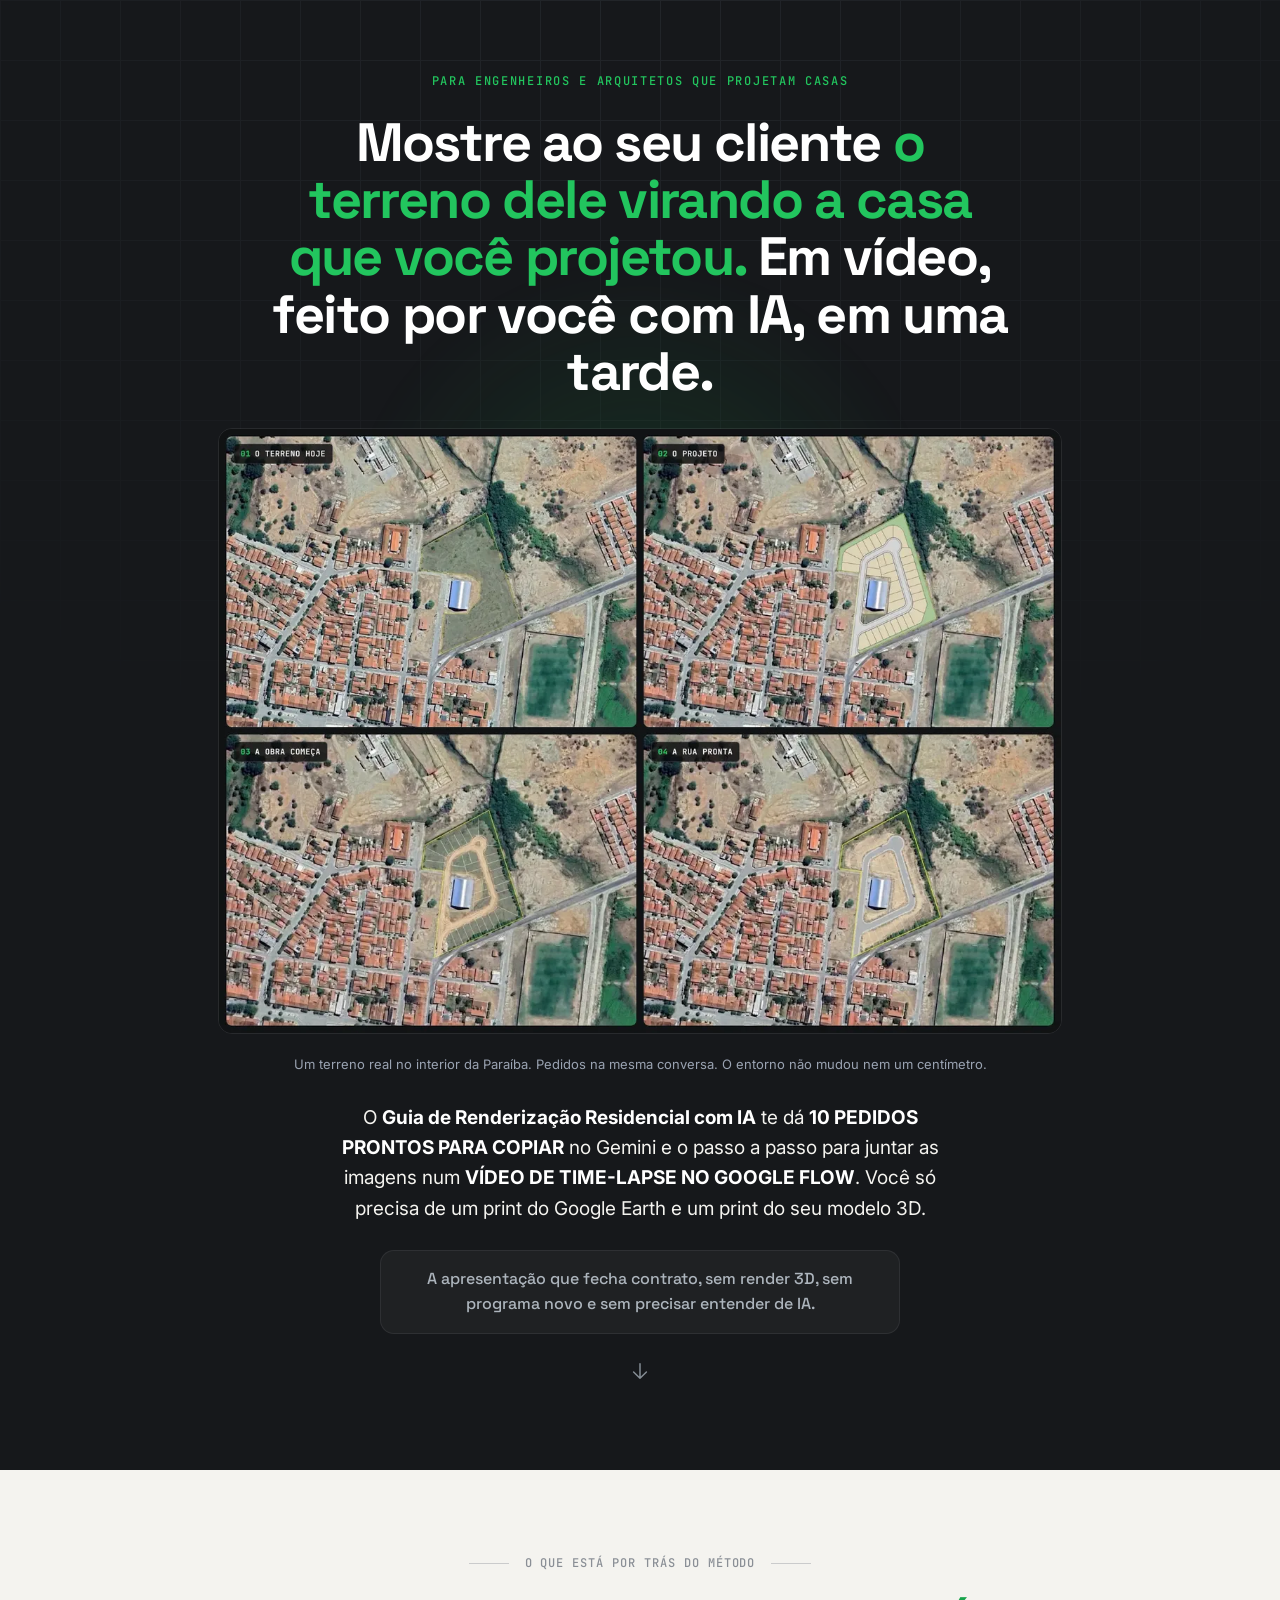
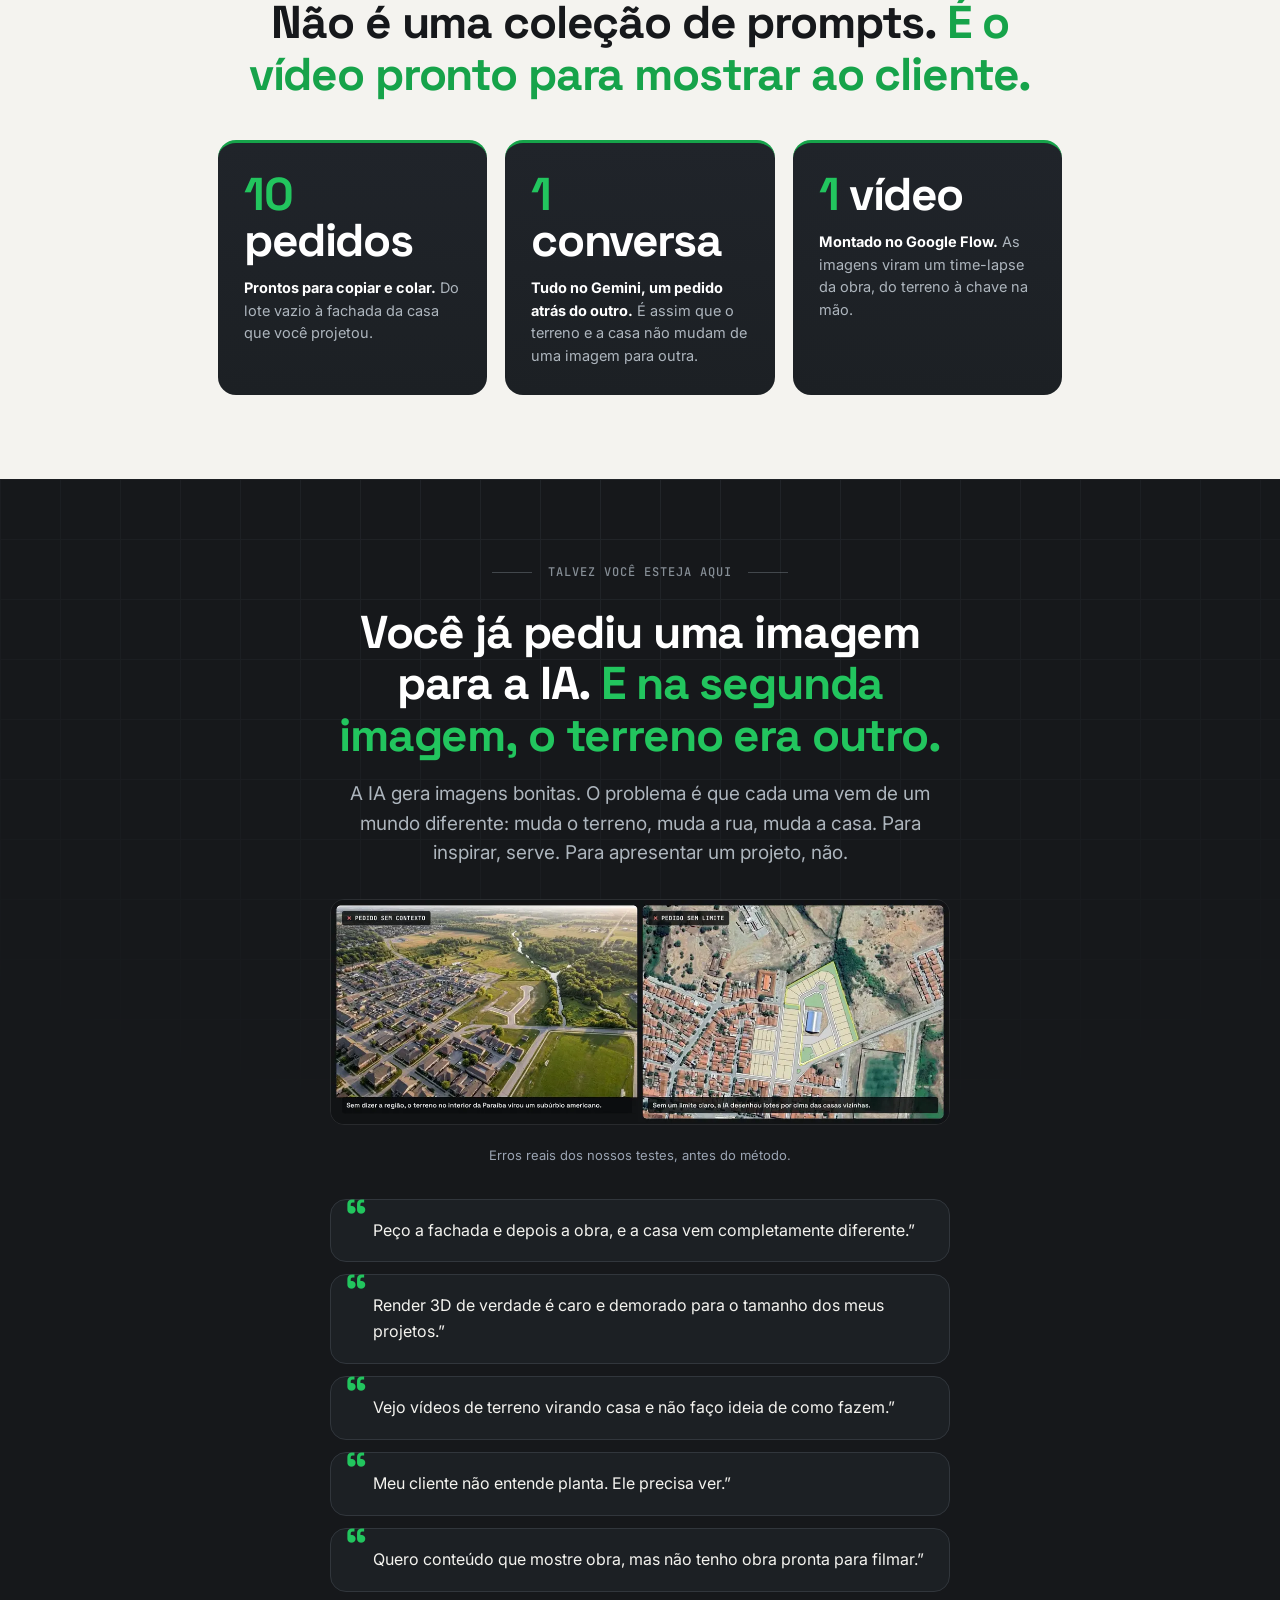
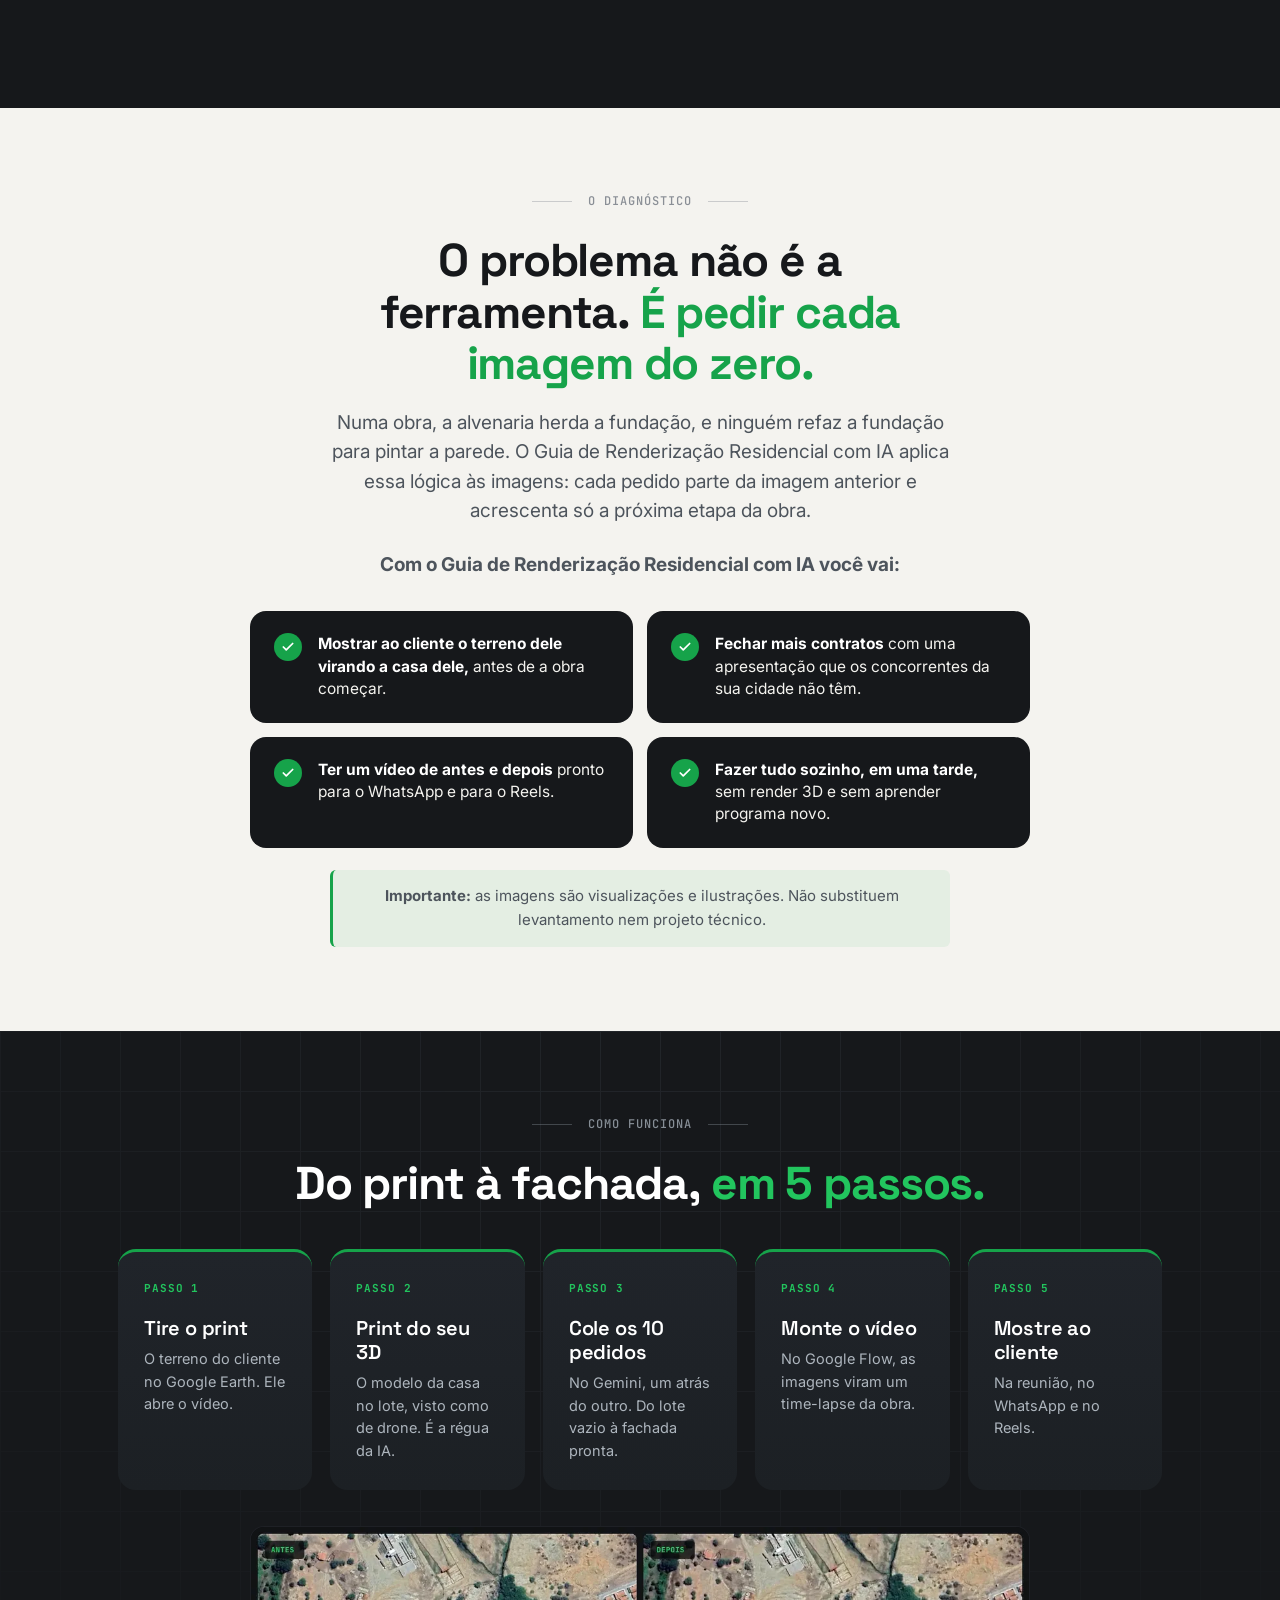
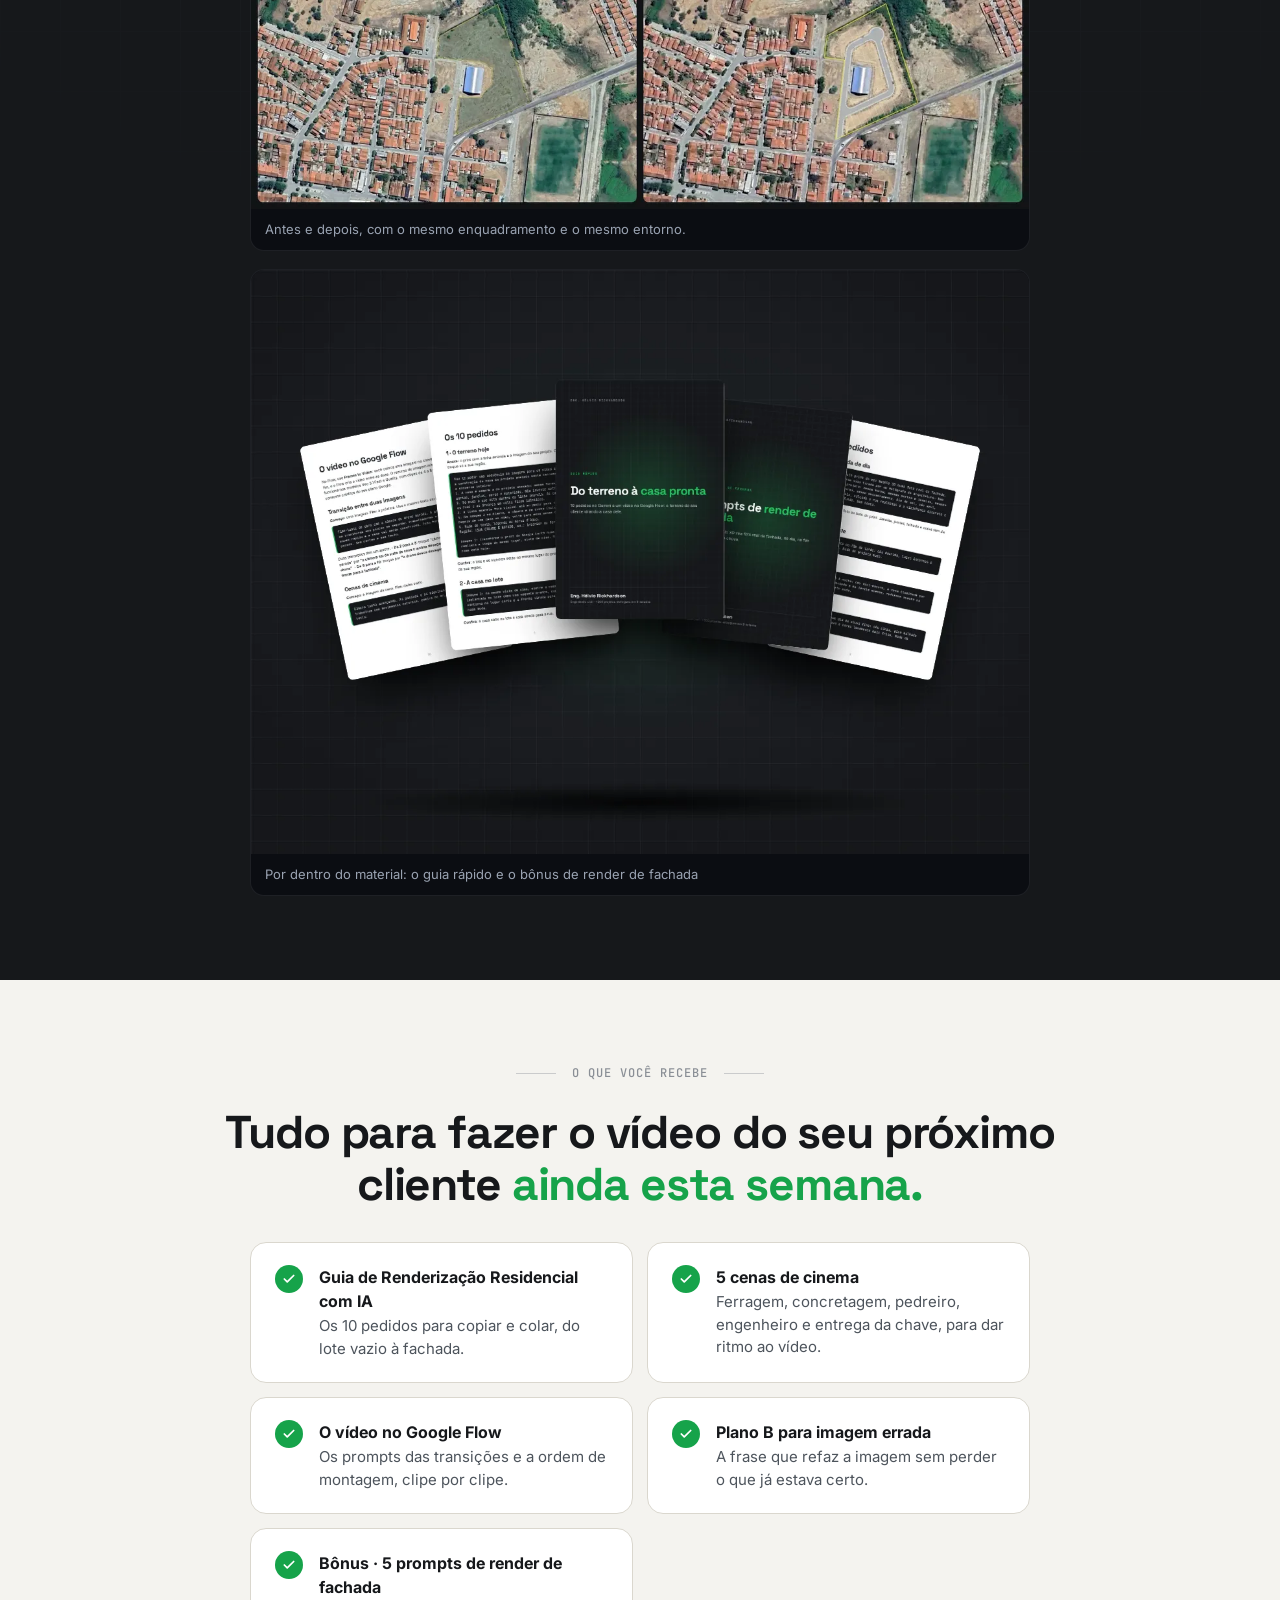
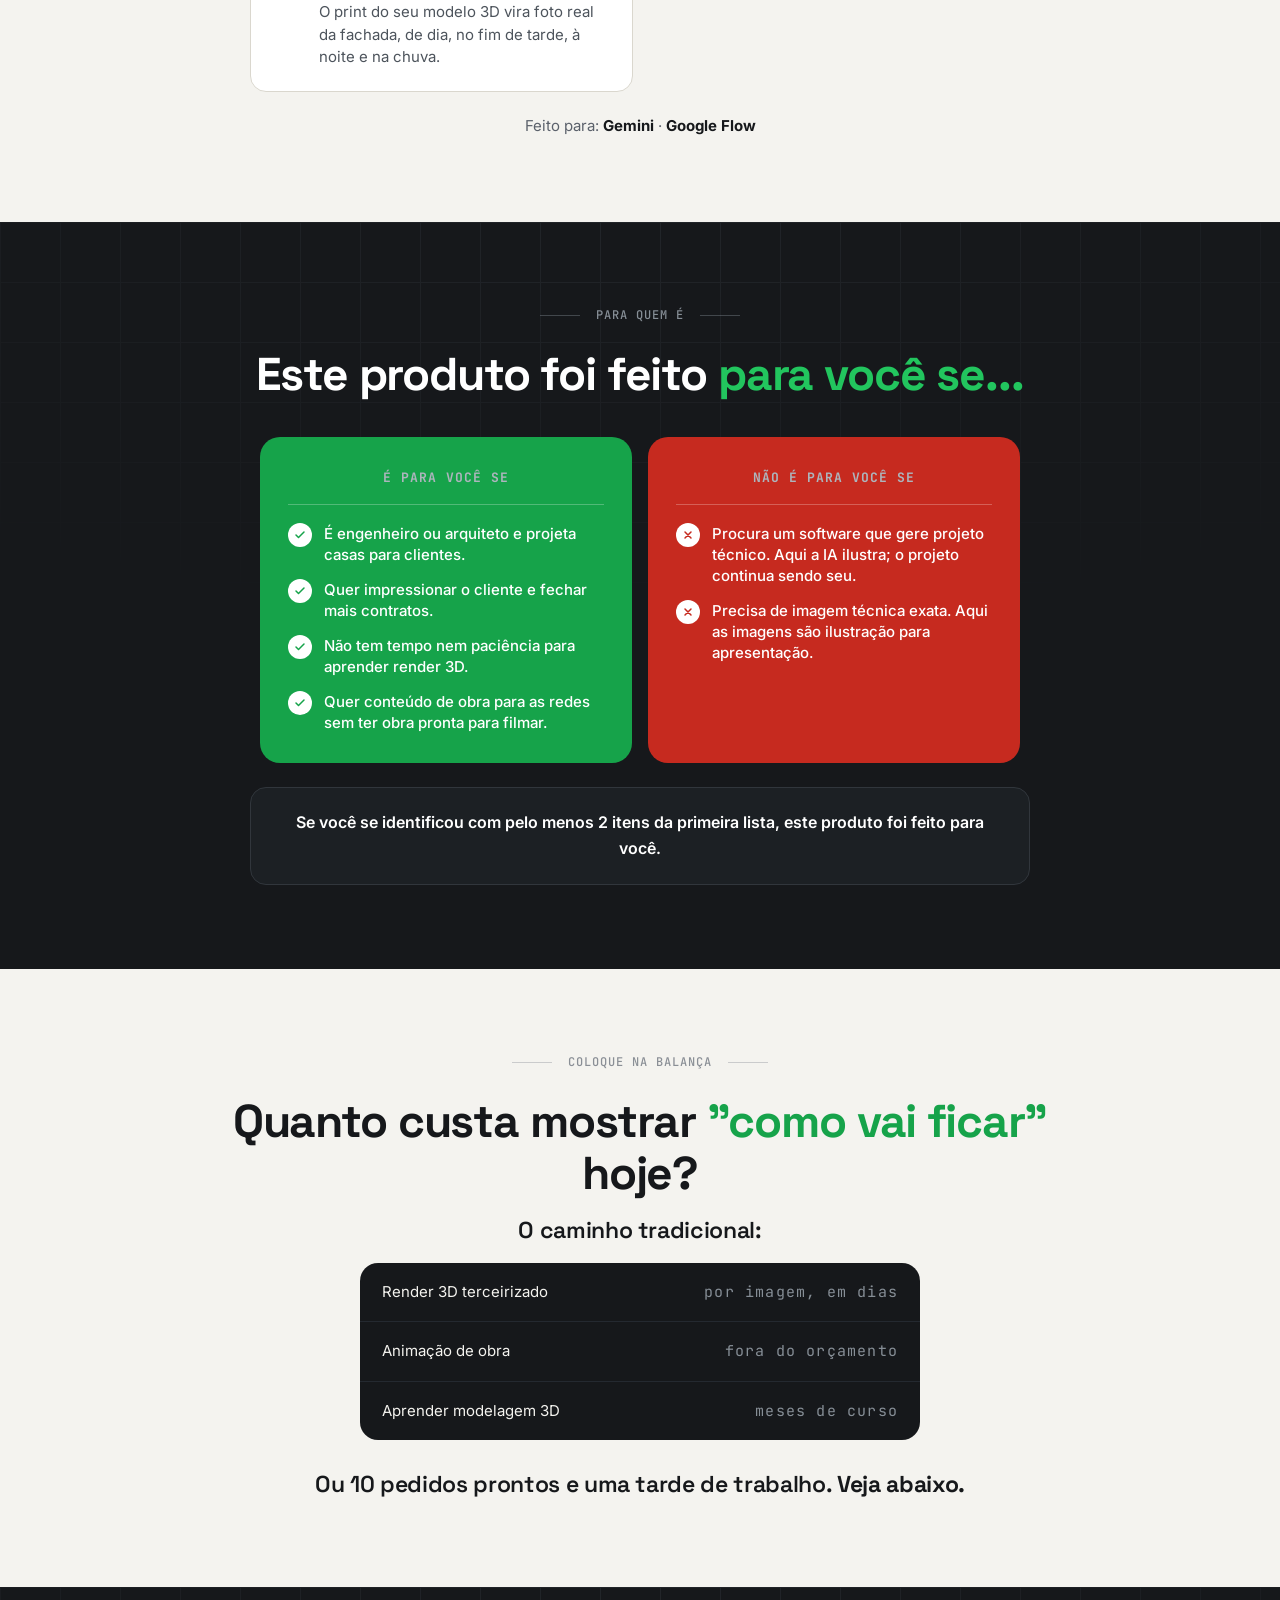
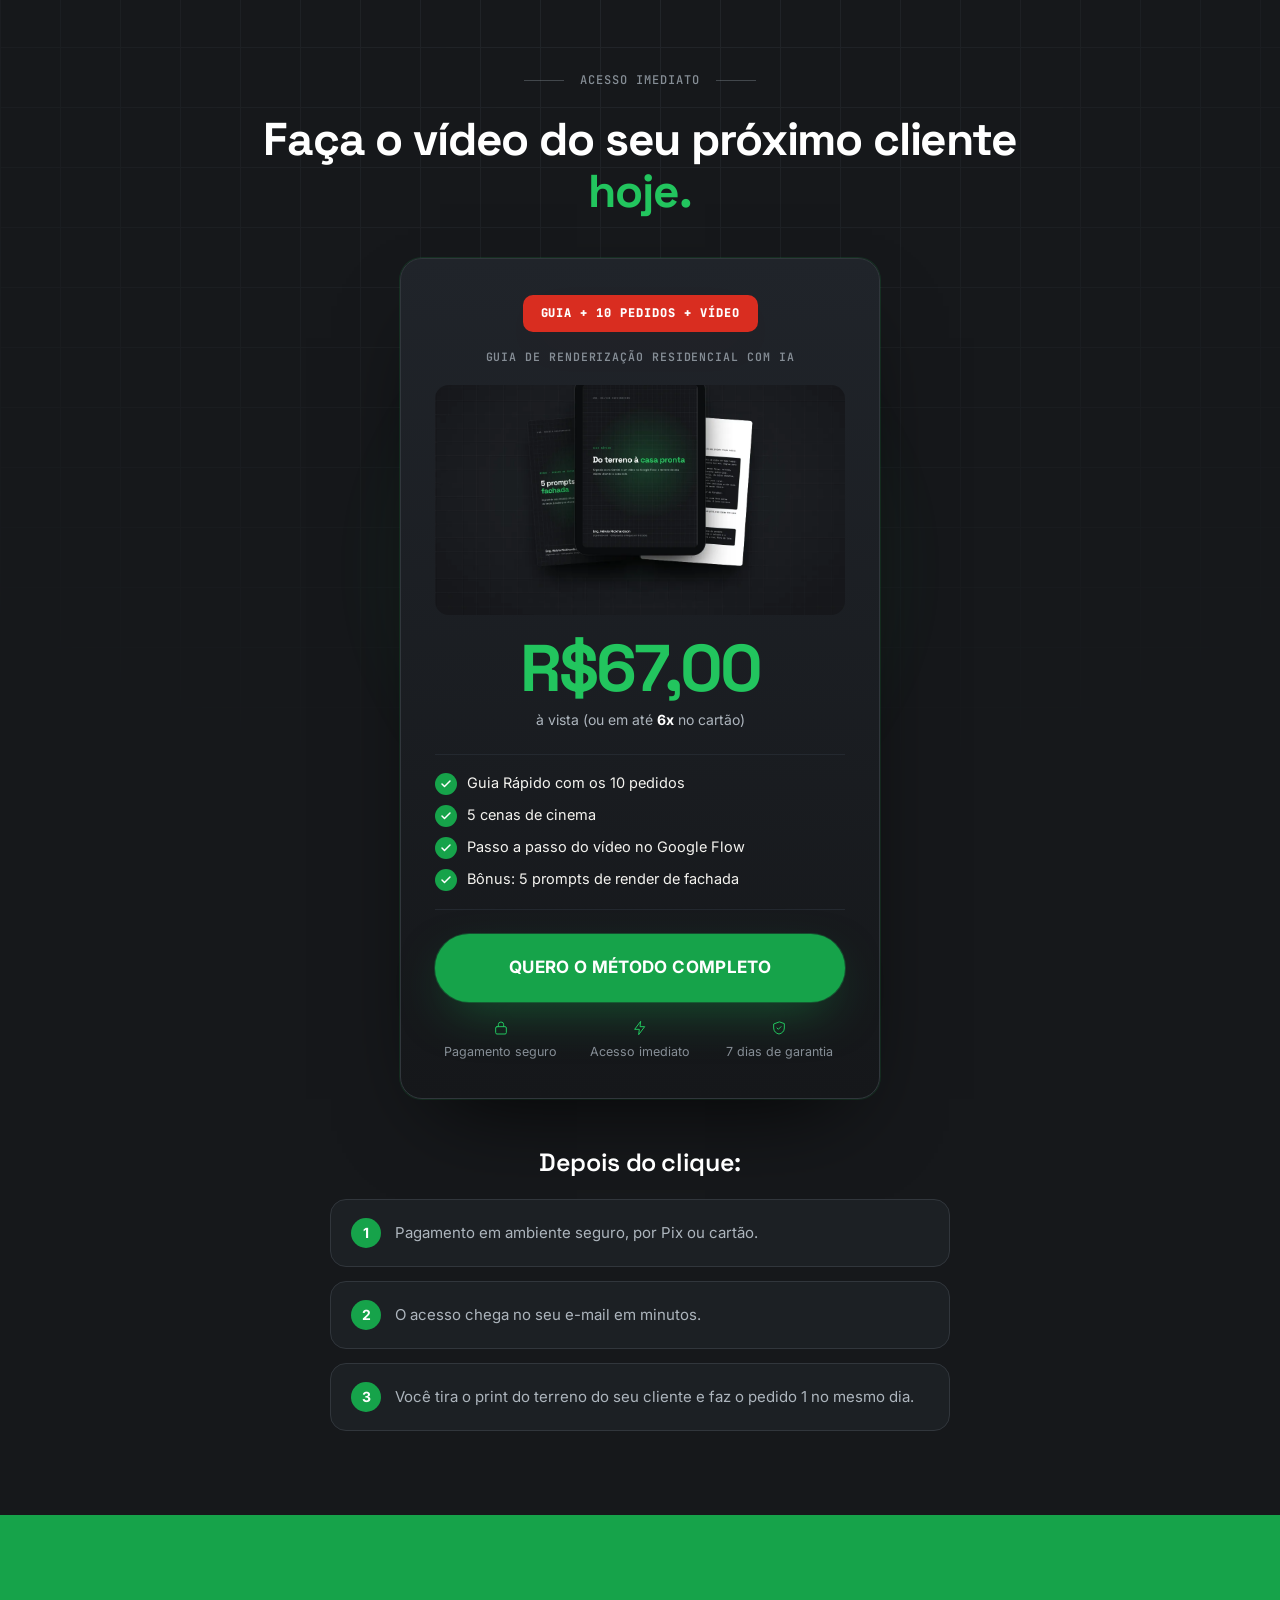
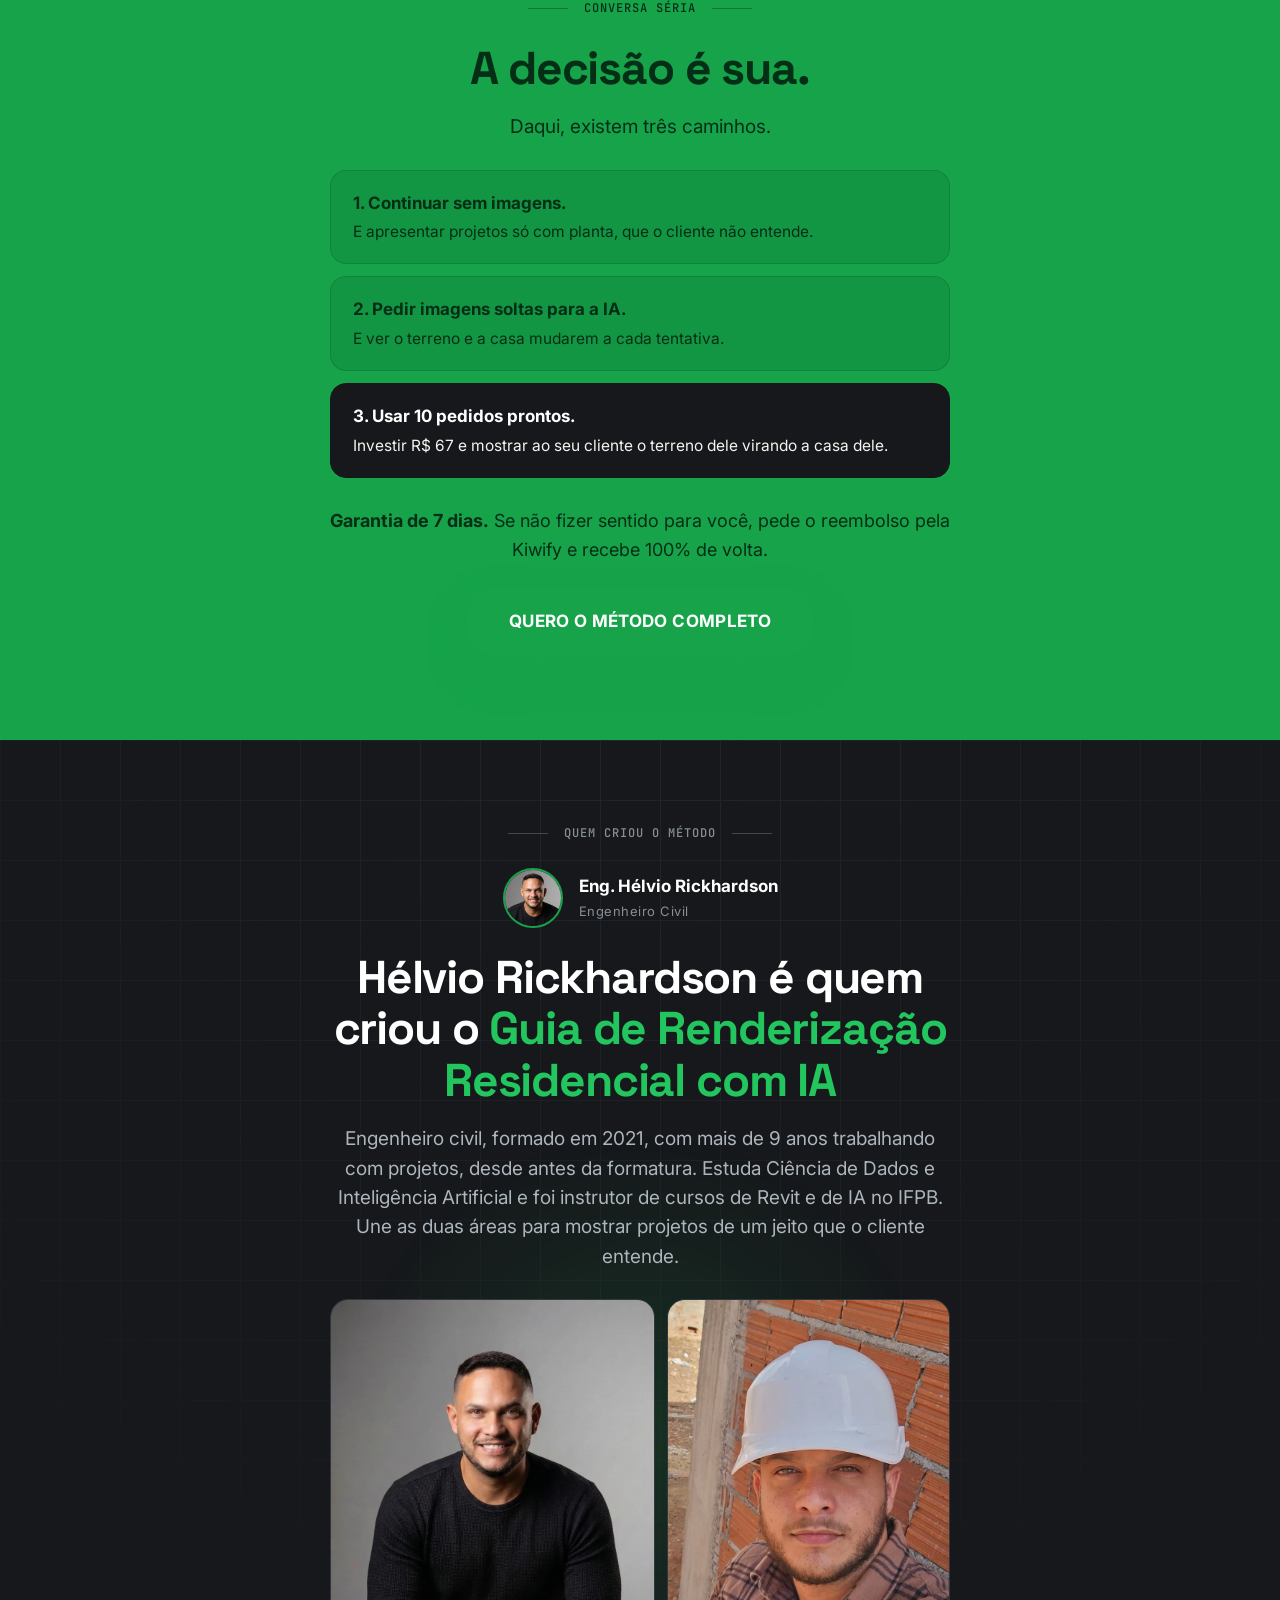
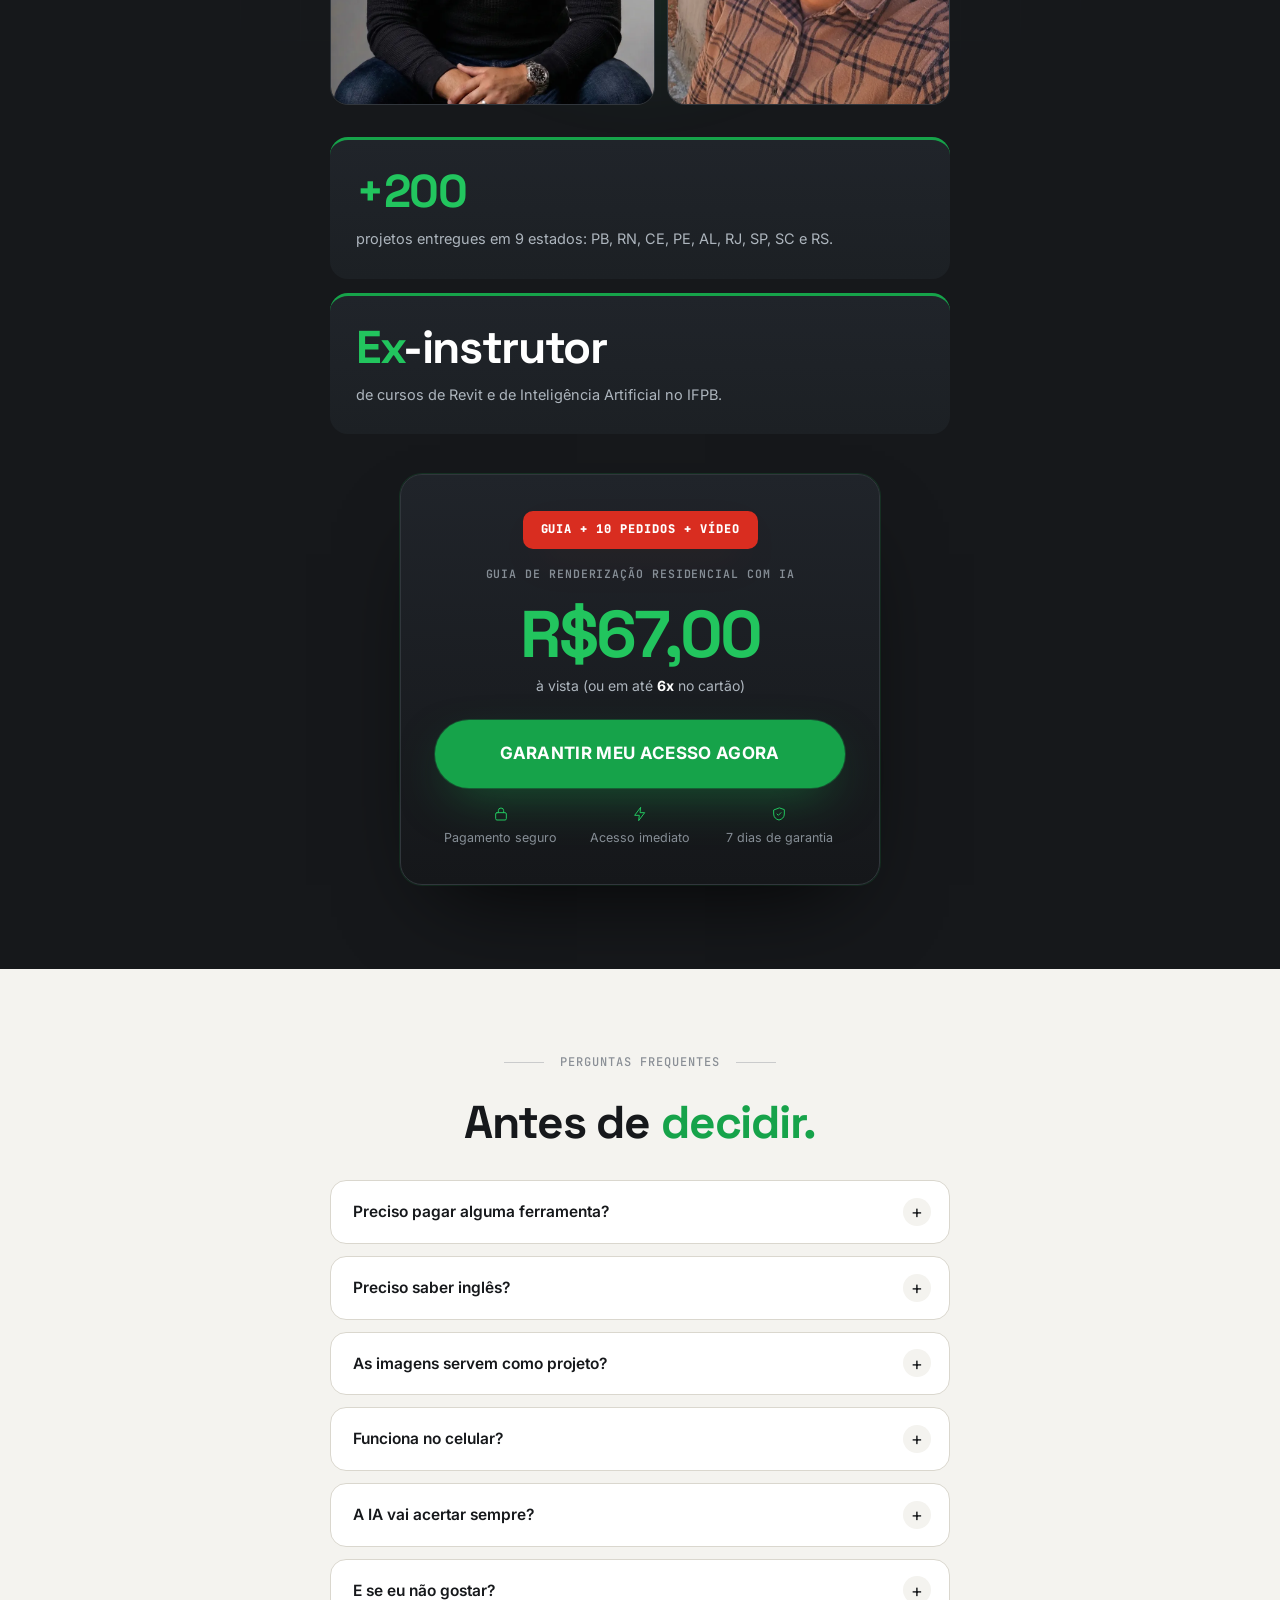
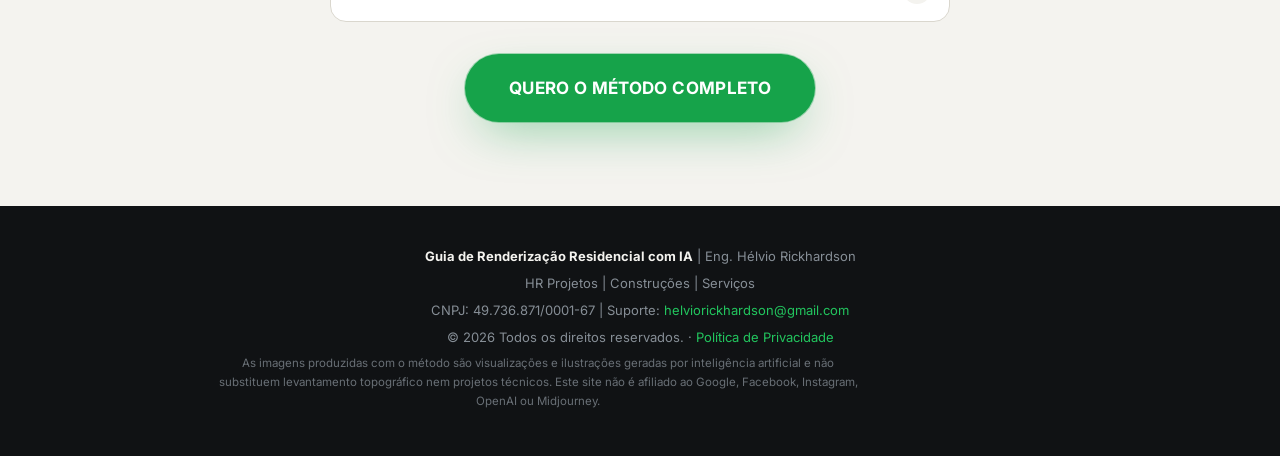
==== commit 79b0d528: "Nome do produto e passos com o modelo 3D Co-Authored-By: Claude Opus 5.5 <noreply@anthropic.com> Cla" ====
--- a/04-site/index.html
+++ b/04-site/index.html
@@ -3,9 +3,9 @@
 <head>
   <meta charset="UTF-8">
   <meta name="viewport" content="width=device-width, initial-scale=1">
-  <title>Do Terreno à Casa Pronta | Eng. Hélvio Rickhardson</title>
+  <title>Guia de Renderização Residencial com IA | Eng. Hélvio Rickhardson</title>
   <meta name="description" content="10 pedidos prontos para o Gemini e um vídeo no Google Flow: o terreno do seu cliente virando a casa que você projetou. Para engenheiros e arquitetos.">
-  <meta property="og:title" content="Do Terreno à Casa Pronta">
+  <meta property="og:title" content="Guia de Renderização Residencial com IA: do terreno à casa pronta">
   <meta property="og:description" content="Mostre ao seu cliente o terreno dele virando a casa que você projetou. Em vídeo, feito por você com IA, em uma tarde.">
   <meta property="og:type" content="website">
   <meta property="og:image" content="assets/img/sequencia-4.webp">
@@ -67,7 +67,7 @@
         <img src="assets/img/sequencia-4.webp" alt="Quatro imagens do mesmo terreno no interior da Paraíba: o terreno hoje, o projeto do loteamento, a obra começando e a rua pronta, com o entorno idêntico" width="1200" height="860" fetchpriority="high">
         <figcaption>Um terreno real no interior da Paraíba. Pedidos na mesma conversa. O entorno não mudou nem um centímetro.</figcaption>
       </figure>
-      <p class="hero__lead">O <strong>Do Terreno à Casa Pronta</strong> te dá <strong>10 PEDIDOS PRONTOS PARA COPIAR</strong> no Gemini e o passo a passo para juntar as imagens num <strong>VÍDEO DE TIME-LAPSE NO GOOGLE FLOW</strong>. Você só anexa o print do Google Earth e a imagem do seu projeto.</p>
+      <p class="hero__lead">O <strong>Guia de Renderização Residencial com IA</strong> te dá <strong>10 PEDIDOS PRONTOS PARA COPIAR</strong> no Gemini e o passo a passo para juntar as imagens num <strong>VÍDEO DE TIME-LAPSE NO GOOGLE FLOW</strong>. Você só precisa de um print do Google Earth e um print do seu modelo 3D.</p>
       <h2>A apresentação que fecha contrato, sem render 3D, sem programa novo e sem precisar entender de IA.</h2>
       <div class="hero__seta" aria-hidden="true"><svg width="22" height="22" viewBox="0 0 24 24" fill="none" stroke="currentColor" stroke-width="1.6" stroke-linecap="round" stroke-linejoin="round"><path d="M12 4v16M5 13l7 7 7-7"/></svg></div>
     </div>
@@ -112,8 +112,8 @@
       <div class="estreito">
         <p class="sobrancelha">O diagnóstico</p>
         <h2 class="reveal" id="titulo-diag">O problema não é a ferramenta. <span class="hl">É pedir cada imagem do zero.</span></h2>
-        <p class="lead">Numa obra, a alvenaria herda a fundação, e ninguém refaz a fundação para pintar a parede. O Do Terreno à Casa Pronta aplica essa lógica às imagens: cada pedido parte da imagem anterior e acrescenta só a próxima etapa da obra.</p>
-        <p class="lead" style="margin-top:24px"><strong>Com o Do Terreno à Casa Pronta você vai:</strong></p>
+        <p class="lead">Numa obra, a alvenaria herda a fundação, e ninguém refaz a fundação para pintar a parede. O Guia de Renderização Residencial com IA aplica essa lógica às imagens: cada pedido parte da imagem anterior e acrescenta só a próxima etapa da obra.</p>
+        <p class="lead" style="margin-top:24px"><strong>Com o Guia de Renderização Residencial com IA você vai:</strong></p>
       </div>
       <ul class="beneficios col-wide">
         <li class="reveal"><span class="tick"><svg width="14" height="14"><use href="#i-check"/></svg></span><span><strong>Mostrar ao cliente o terreno dele virando a casa dele,</strong> antes de a obra começar.</span></li>
@@ -131,8 +131,8 @@
       <p class="sobrancelha">Como funciona</p>
       <h2 class="reveal" id="titulo-passos">Do print à fachada, <span class="hl">em 5 passos.</span></h2>
       <div class="passos passos--5">
-        <article class="passo reveal"><div class="passo__n">Passo 1</div><h3>Tire o print</h3><p>O terreno do cliente no Google Earth, com o lote contornado em amarelo. 5 minutos.</p></article>
-        <article class="passo reveal"><div class="passo__n">Passo 2</div><h3>Anexe o seu projeto</h3><p>A fachada, o render ou um print do modelo 3D da casa que você projetou.</p></article>
+        <article class="passo reveal"><div class="passo__n">Passo 1</div><h3>Tire o print</h3><p>O terreno do cliente no Google Earth. Ele abre o vídeo.</p></article>
+        <article class="passo reveal"><div class="passo__n">Passo 2</div><h3>Print do seu 3D</h3><p>O modelo da casa no lote, visto como de drone. É a régua da IA.</p></article>
         <article class="passo reveal"><div class="passo__n">Passo 3</div><h3>Cole os 10 pedidos</h3><p>No Gemini, um atrás do outro. Do lote vazio à fachada pronta.</p></article>
         <article class="passo reveal"><div class="passo__n">Passo 4</div><h3>Monte o vídeo</h3><p>No Google Flow, as imagens viram um time-lapse da obra.</p></article>
         <article class="passo reveal"><div class="passo__n">Passo 5</div><h3>Mostre ao cliente</h3><p>Na reunião, no WhatsApp e no Reels.</p></article>
@@ -150,7 +150,7 @@
       <p class="sobrancelha">O que você recebe</p>
       <h2 class="reveal" id="titulo-entrega">Tudo para fazer o vídeo do seu próximo cliente <span class="hl">ainda esta semana.</span></h2>
       <ul class="entregaveis col-wide">
-        <li class="reveal"><span class="tick"><svg width="14" height="14"><use href="#i-check"/></svg></span><span><strong>Guia Rápido Do Terreno à Casa Pronta</strong>Os 10 pedidos para copiar e colar, do lote vazio à fachada.</span></li>
+        <li class="reveal"><span class="tick"><svg width="14" height="14"><use href="#i-check"/></svg></span><span><strong>Guia de Renderização Residencial com IA</strong>Os 10 pedidos para copiar e colar, do lote vazio à fachada.</span></li>
         <li class="reveal"><span class="tick"><svg width="14" height="14"><use href="#i-check"/></svg></span><span><strong>5 cenas de cinema</strong>Ferragem, concretagem, pedreiro, engenheiro e entrega da chave, para dar ritmo ao vídeo.</span></li>
         <li class="reveal"><span class="tick"><svg width="14" height="14"><use href="#i-check"/></svg></span><span><strong>O vídeo no Google Flow</strong>Os prompts das transições e a ordem de montagem, clipe por clipe.</span></li>
         <li class="reveal"><span class="tick"><svg width="14" height="14"><use href="#i-check"/></svg></span><span><strong>Plano B para imagem errada</strong>A frase que refaz a imagem sem perder o que já estava certo.</span></li>
@@ -201,8 +201,8 @@
       <h2 id="titulo-oferta">Faça o vídeo do seu próximo cliente <span class="hl">hoje.</span></h2>
       <div class="pricebox">
         <span class="pricebox__flag">Guia + 10 pedidos + vídeo</span>
-        <p class="pricebox__nome">Do Terreno à Casa Pronta</p>
-        <div class="media pricebox__media"><img src="assets/img/mockup-guia.webp" alt="Guia Rápido Do Terreno à Casa Pronta, com o bônus de render de fachada" width="1200" height="900" loading="lazy"></div>
+        <p class="pricebox__nome">Guia de Renderização Residencial com IA</p>
+        <div class="media pricebox__media"><img src="assets/img/mockup-guia.webp" alt="Guia de Renderização Residencial com IA, com o bônus de render de fachada" width="1200" height="900" loading="lazy"></div>
         <p class="pricebox__por"><span class="px">R$<b>67</b>,00</span></p>
         <p class="pricebox__parc">à vista (ou em até <b>6x</b> no cartão)</p>
         <ul class="pricebox__inclui">
@@ -251,7 +251,7 @@
         <div class="autor__foto"><img src="assets/img/helvio.webp" alt="Eng. Hélvio Rickhardson" width="60" height="60" loading="lazy" onerror="this.remove()">HR</div>
         <div><p class="autor__nome">Eng. Hélvio Rickhardson</p><p class="autor__cargo">Engenheiro Civil</p></div>
       </div>
-      <h2 class="reveal" id="titulo-autor">Hélvio Rickhardson é quem criou o <span class="hl">Do Terreno à Casa Pronta</span></h2>
+      <h2 class="reveal" id="titulo-autor">Hélvio Rickhardson é quem criou o <span class="hl">Guia de Renderização Residencial com IA</span></h2>
       <p class="lead">Engenheiro civil, formado em 2021, com mais de 9 anos trabalhando com projetos, desde antes da formatura. Estuda Ciência de Dados e Inteligência Artificial e foi instrutor de cursos de Revit e de IA no IFPB. Une as duas áreas para mostrar projetos de um jeito que o cliente entende.</p>
       <div class="galeria galeria--autor">
         <figure><img src="assets/img/helvio-retrato.webp" alt="Eng. Hélvio Rickhardson" width="900" height="1125" decoding="async" onload="this.closest('.galeria').classList.add('tem-img')" onerror="this.closest('figure').remove()"></figure>
@@ -263,7 +263,7 @@
       </div>
       <div class="pricebox">
         <span class="pricebox__flag">Guia + 10 pedidos + vídeo</span>
-        <p class="pricebox__nome">Do Terreno à Casa Pronta</p>
+        <p class="pricebox__nome">Guia de Renderização Residencial com IA</p>
         <p class="pricebox__por"><span class="px">R$<b>67</b>,00</span></p>
         <p class="pricebox__parc">à vista (ou em até <b>6x</b> no cartão)</p>
         <a class="botao" data-checkout href="#checkout">GARANTIR MEU ACESSO AGORA</a>
@@ -315,7 +315,7 @@
 
 <footer class="rodape">
   <div class="container">
-    <p><strong>Do Terreno à Casa Pronta</strong> | Eng. Hélvio Rickhardson</p>
+    <p><strong>Guia de Renderização Residencial com IA</strong> | Eng. Hélvio Rickhardson</p>
     <p>HR Projetos | Construções | Serviços</p>
     <p>CNPJ: <span data-cnpj></span> | Suporte: <a data-email href="#"></a></p>
     <p>© <span data-ano></span> Todos os direitos reservados. · <a href="privacidade.html">Política de Privacidade</a></p>
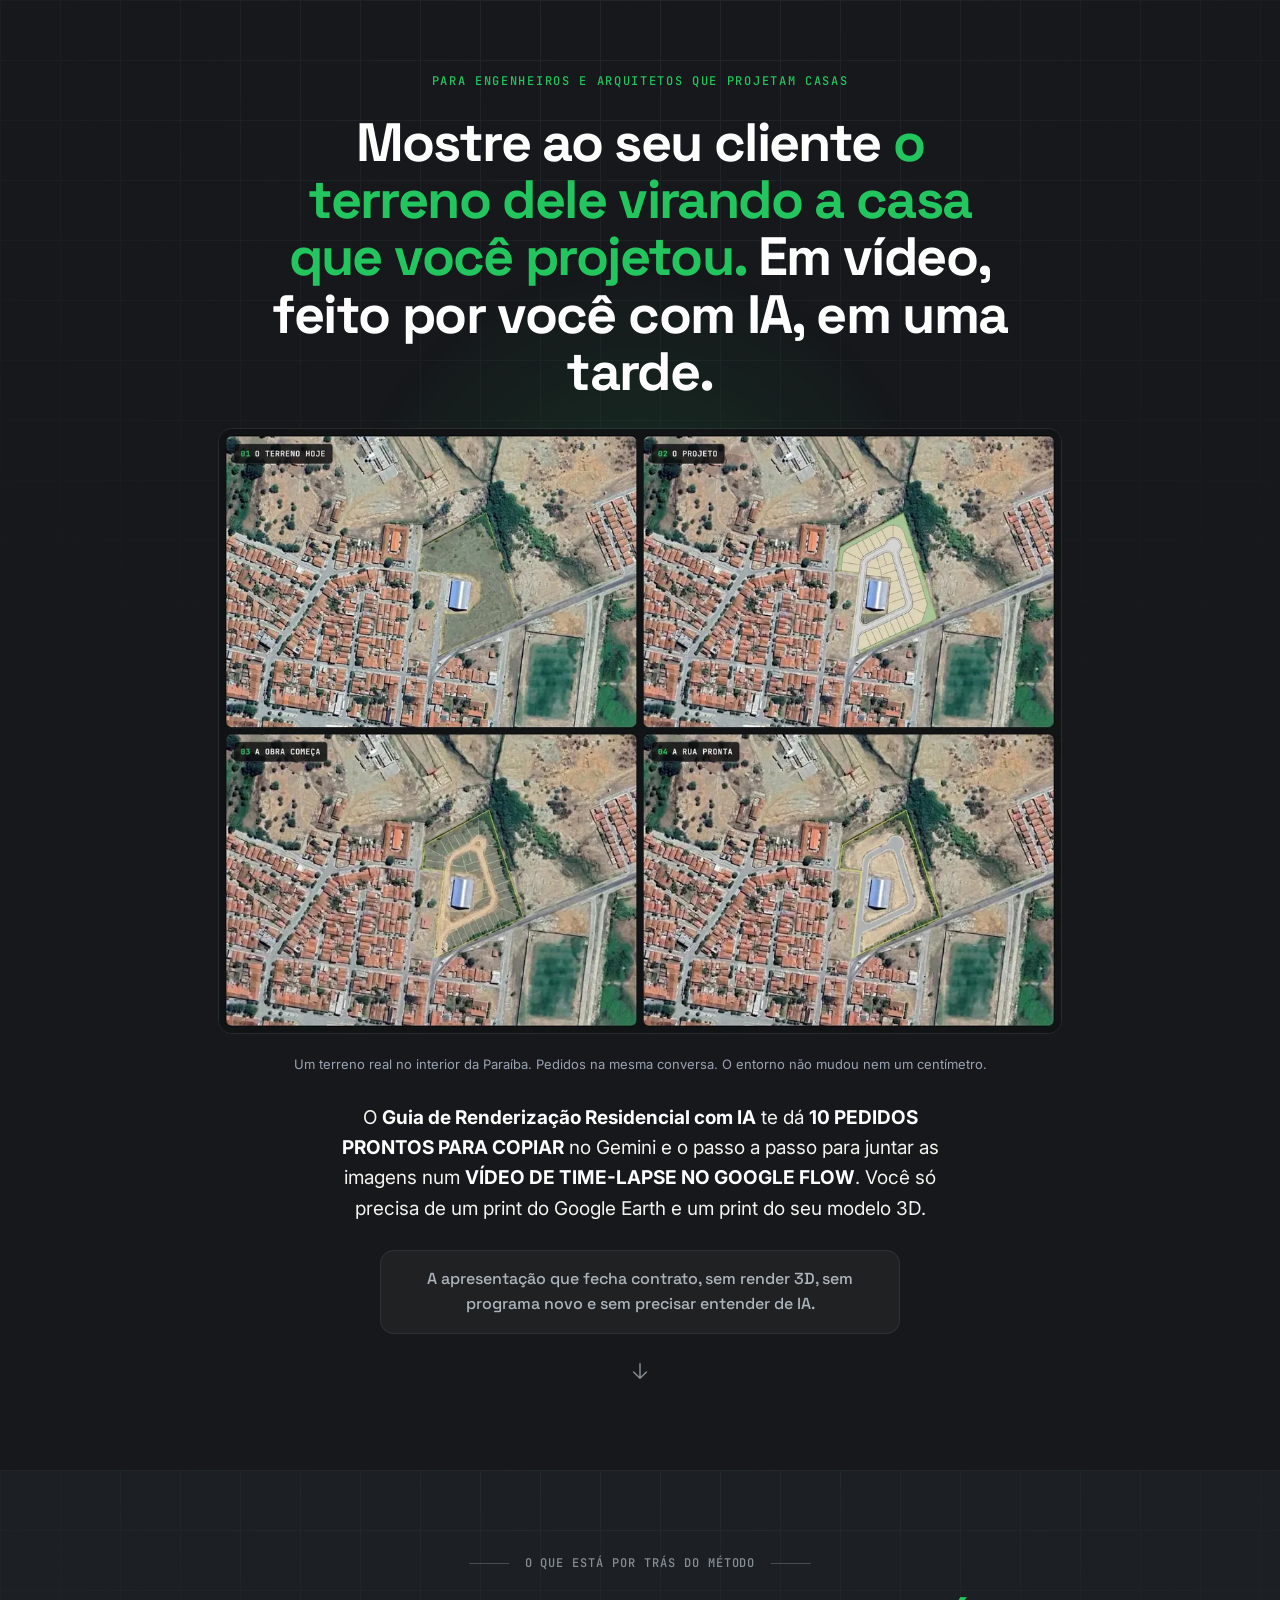
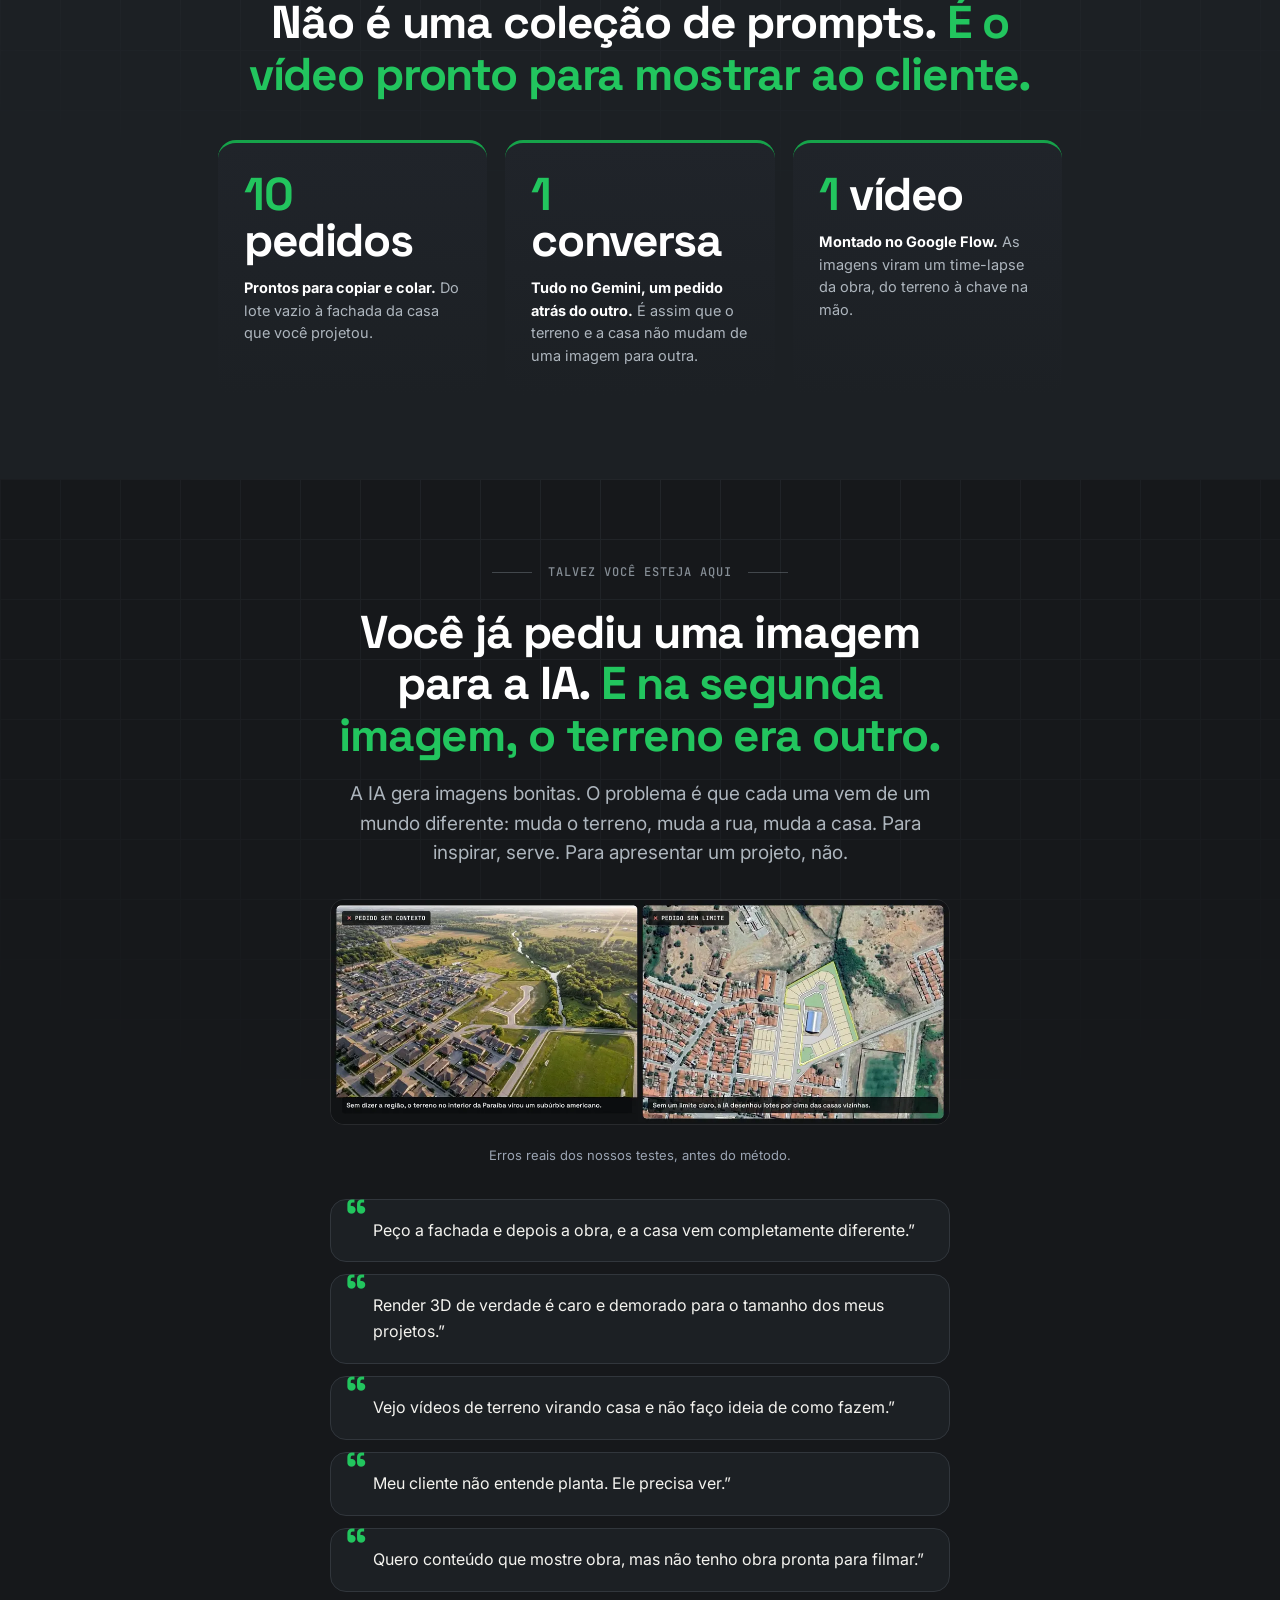
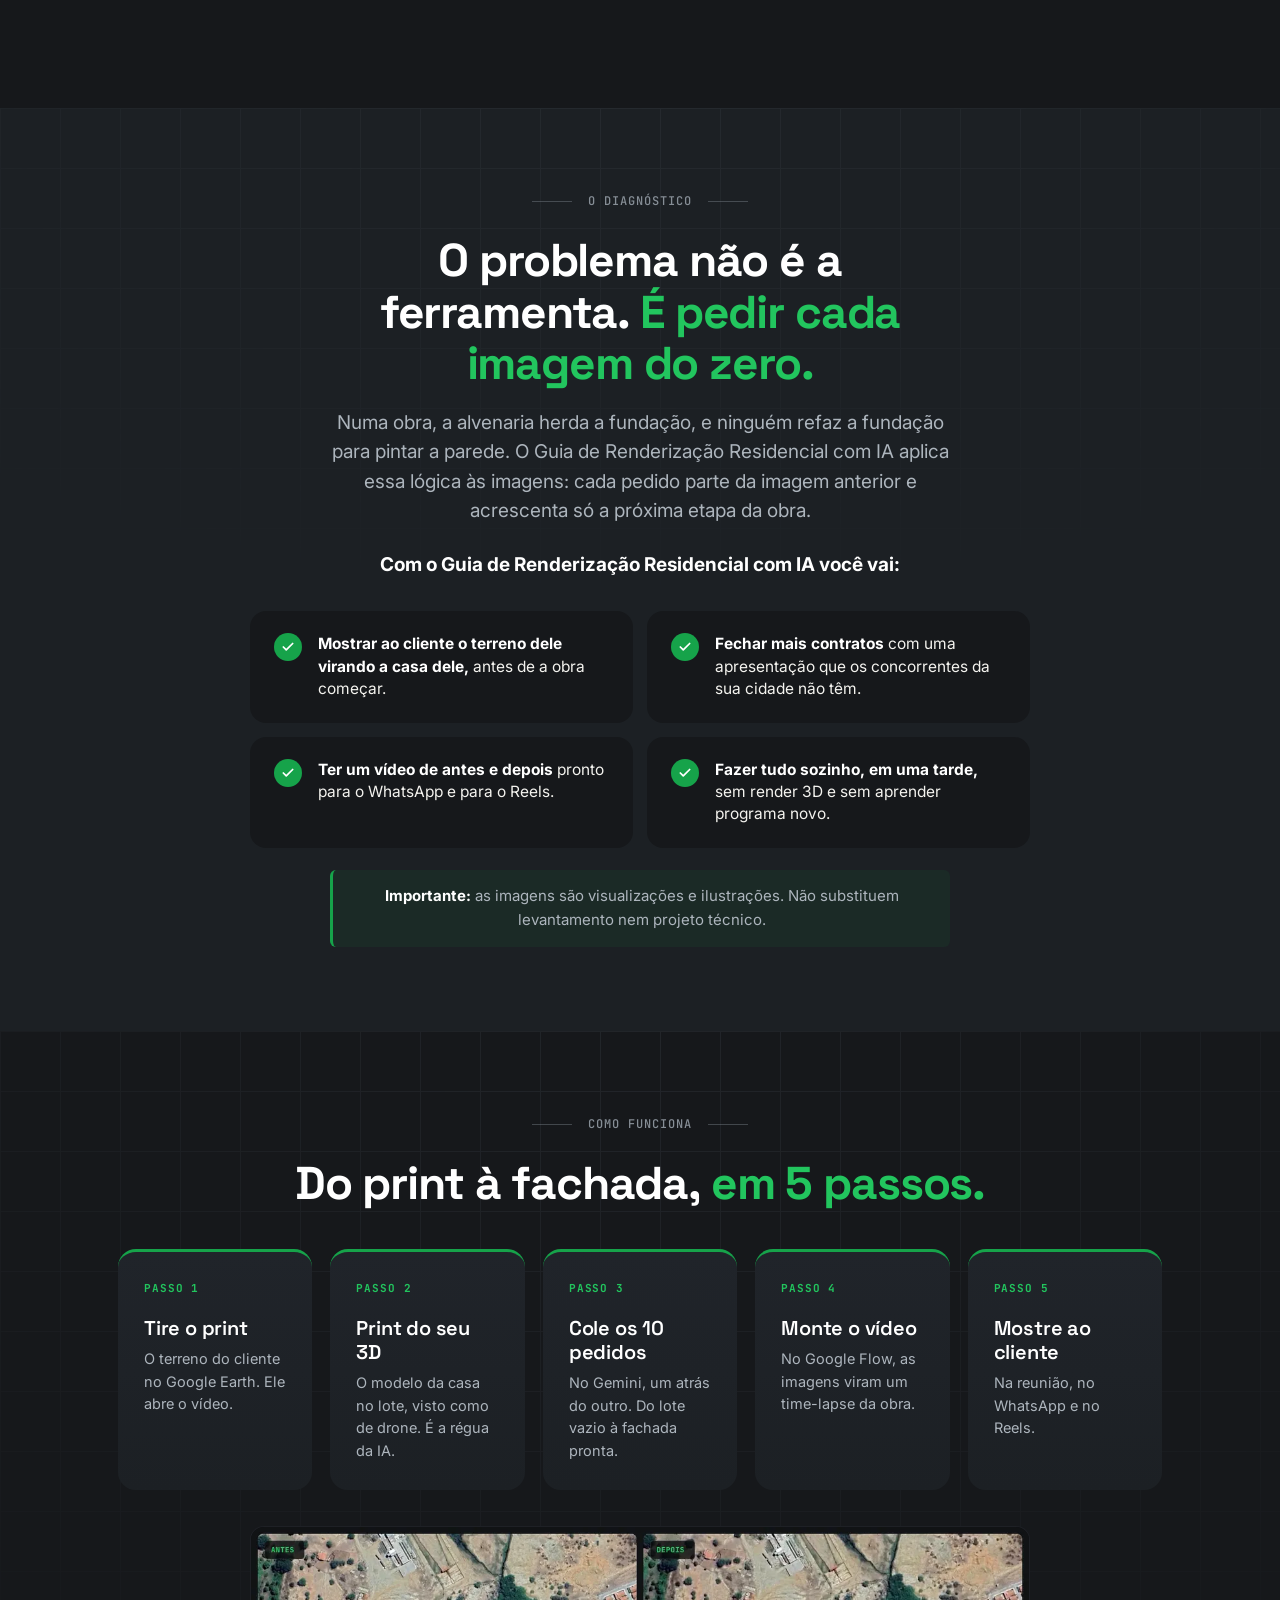
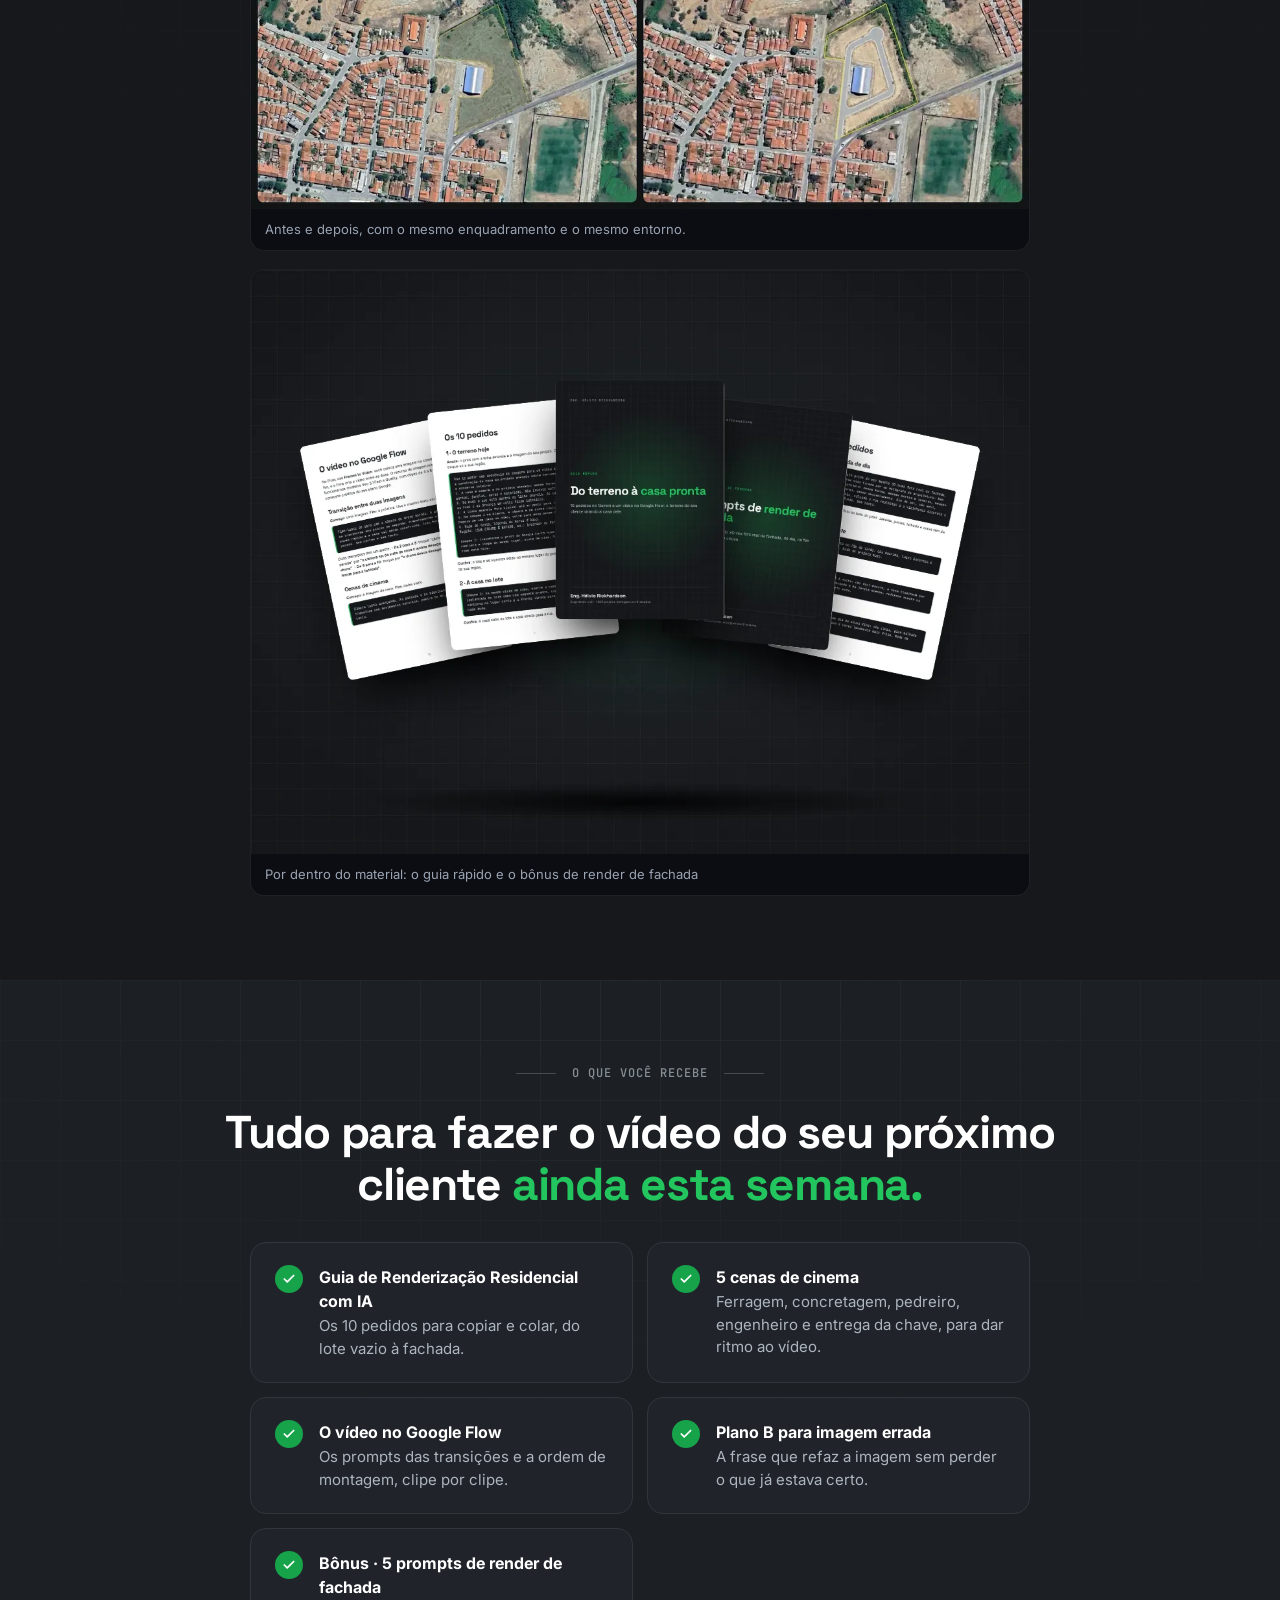
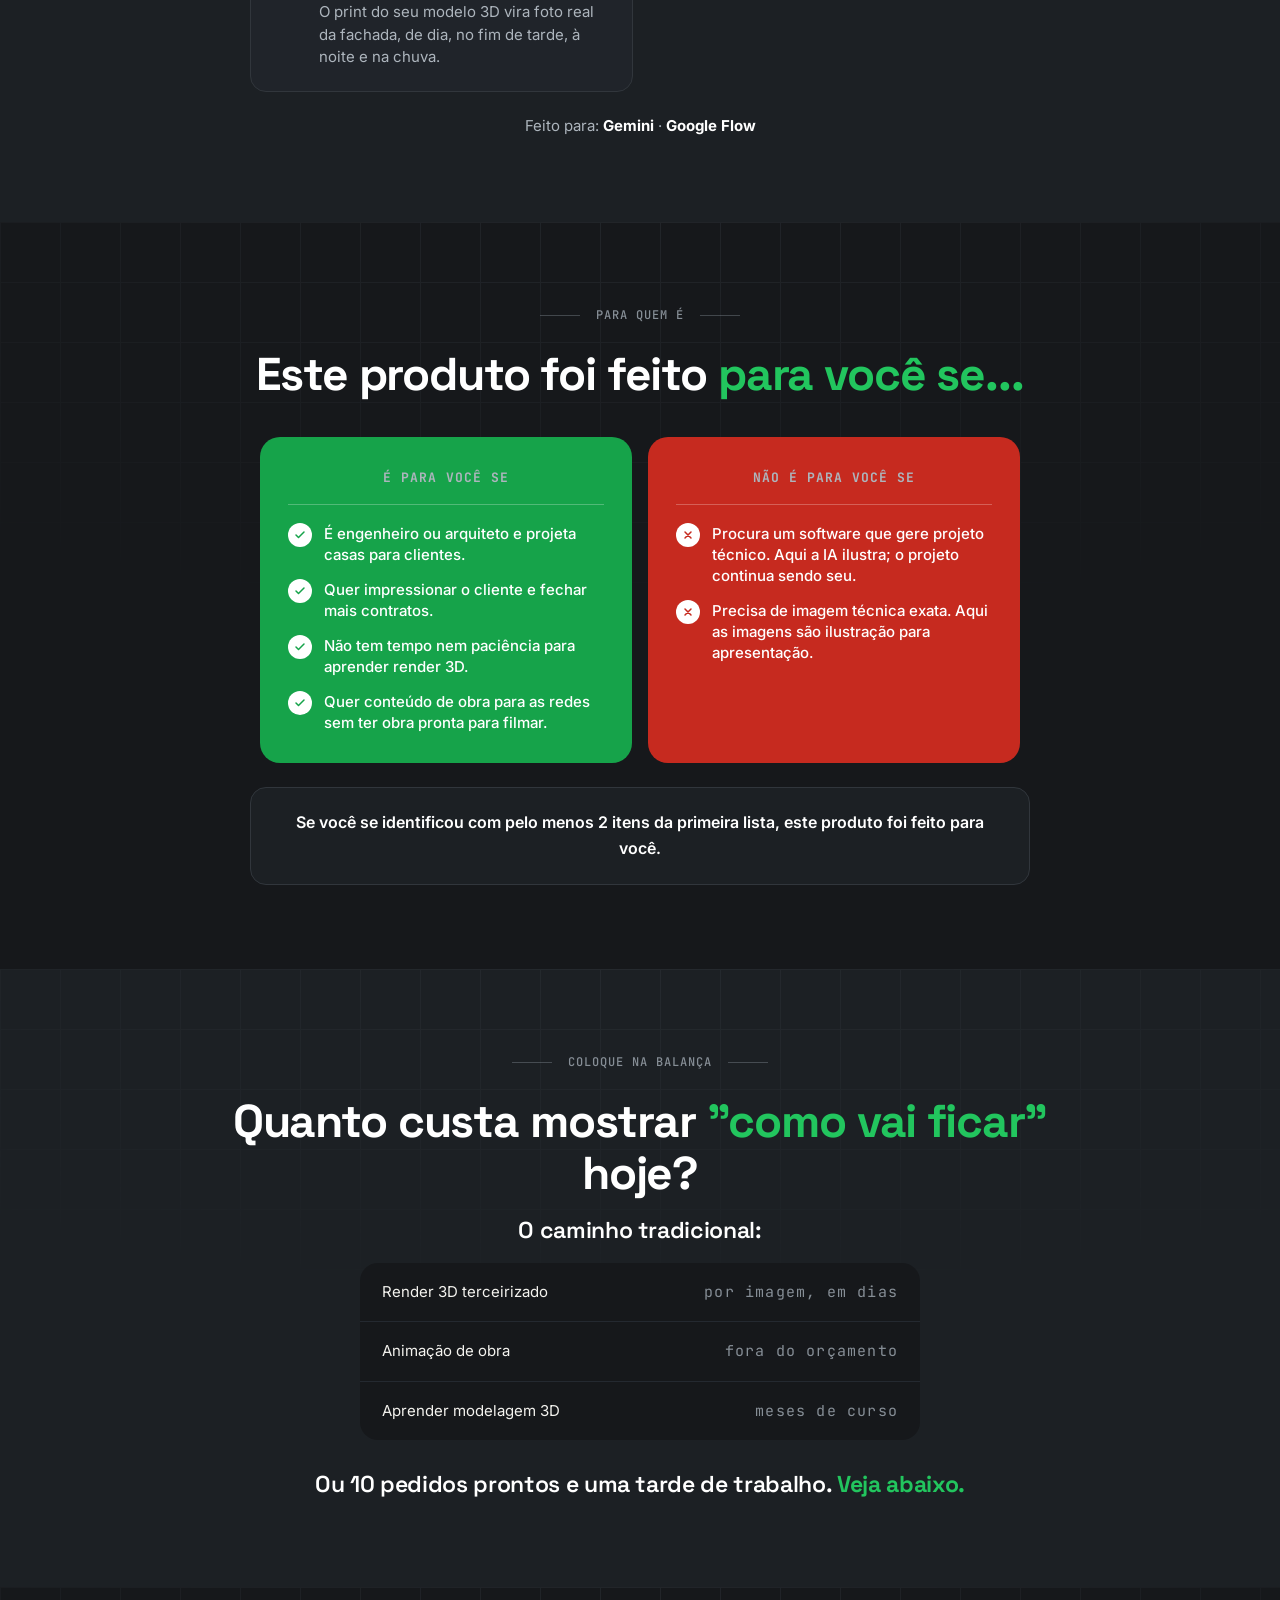
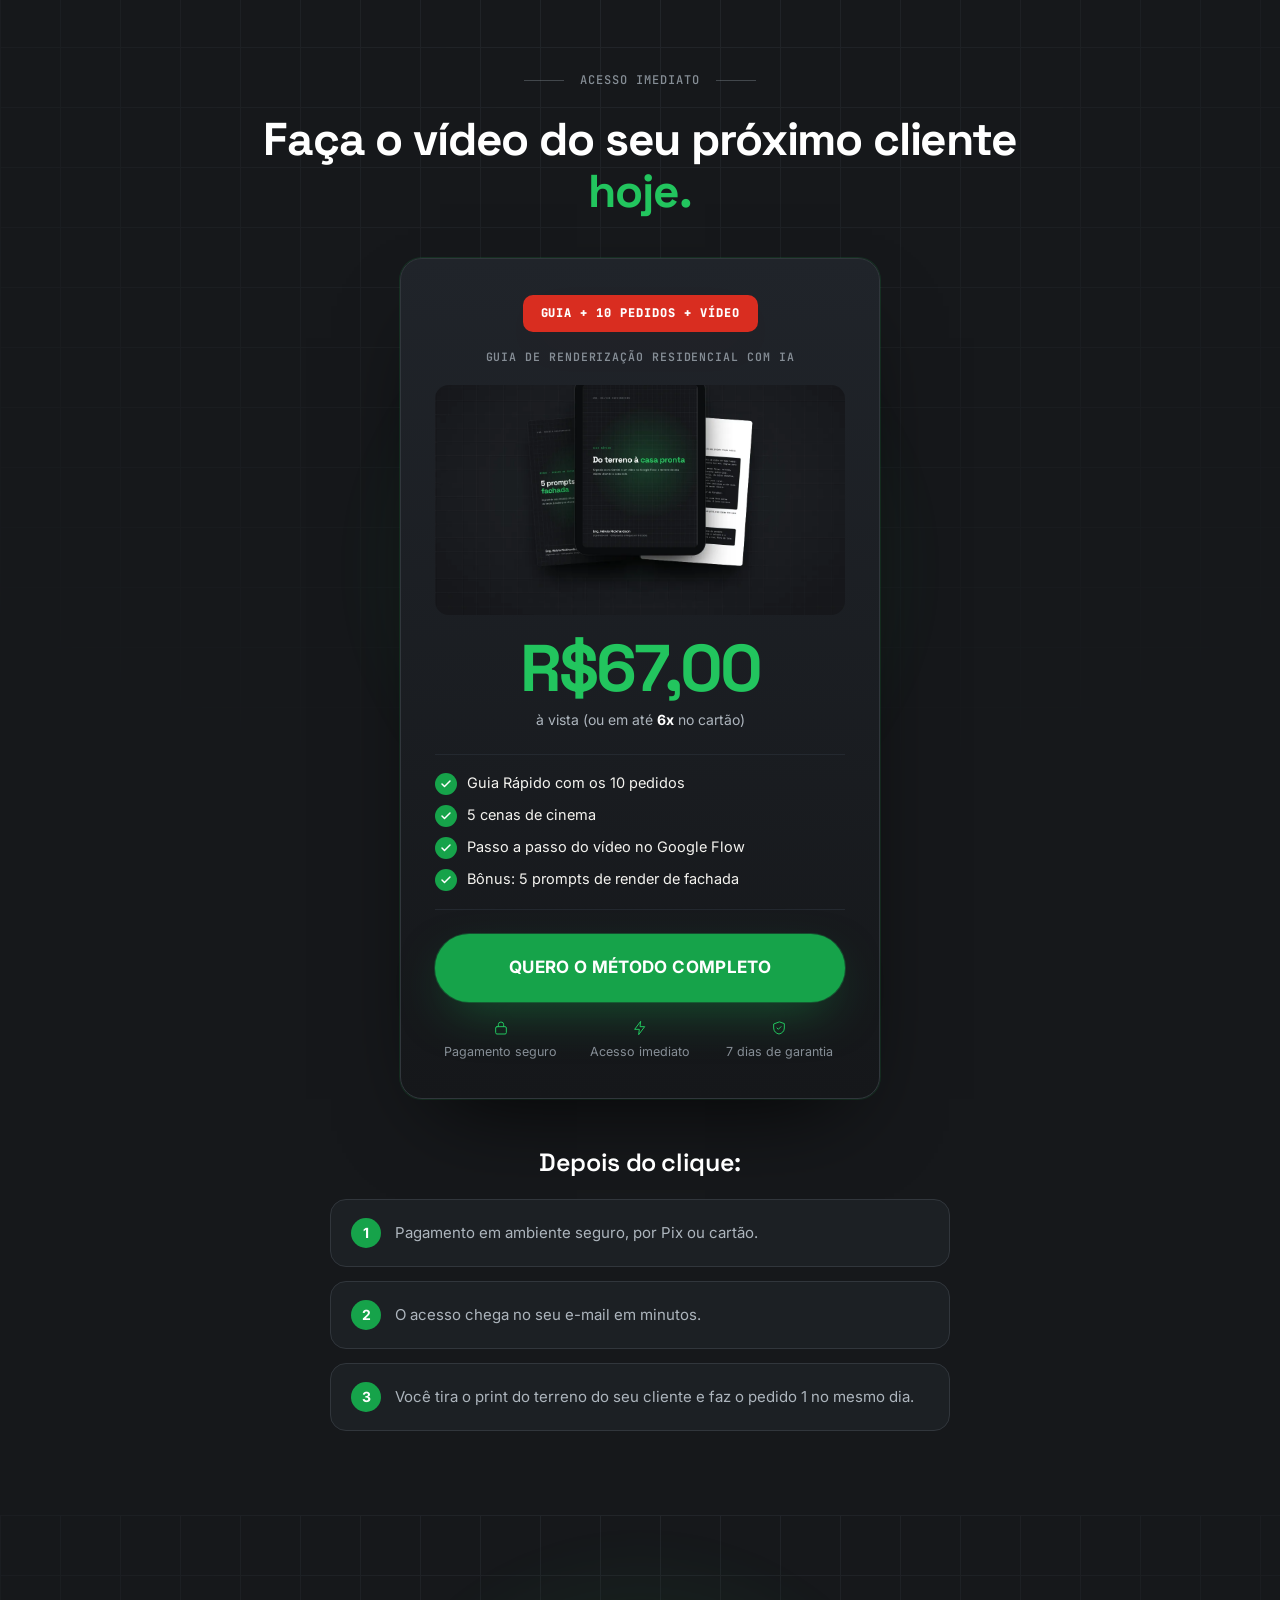
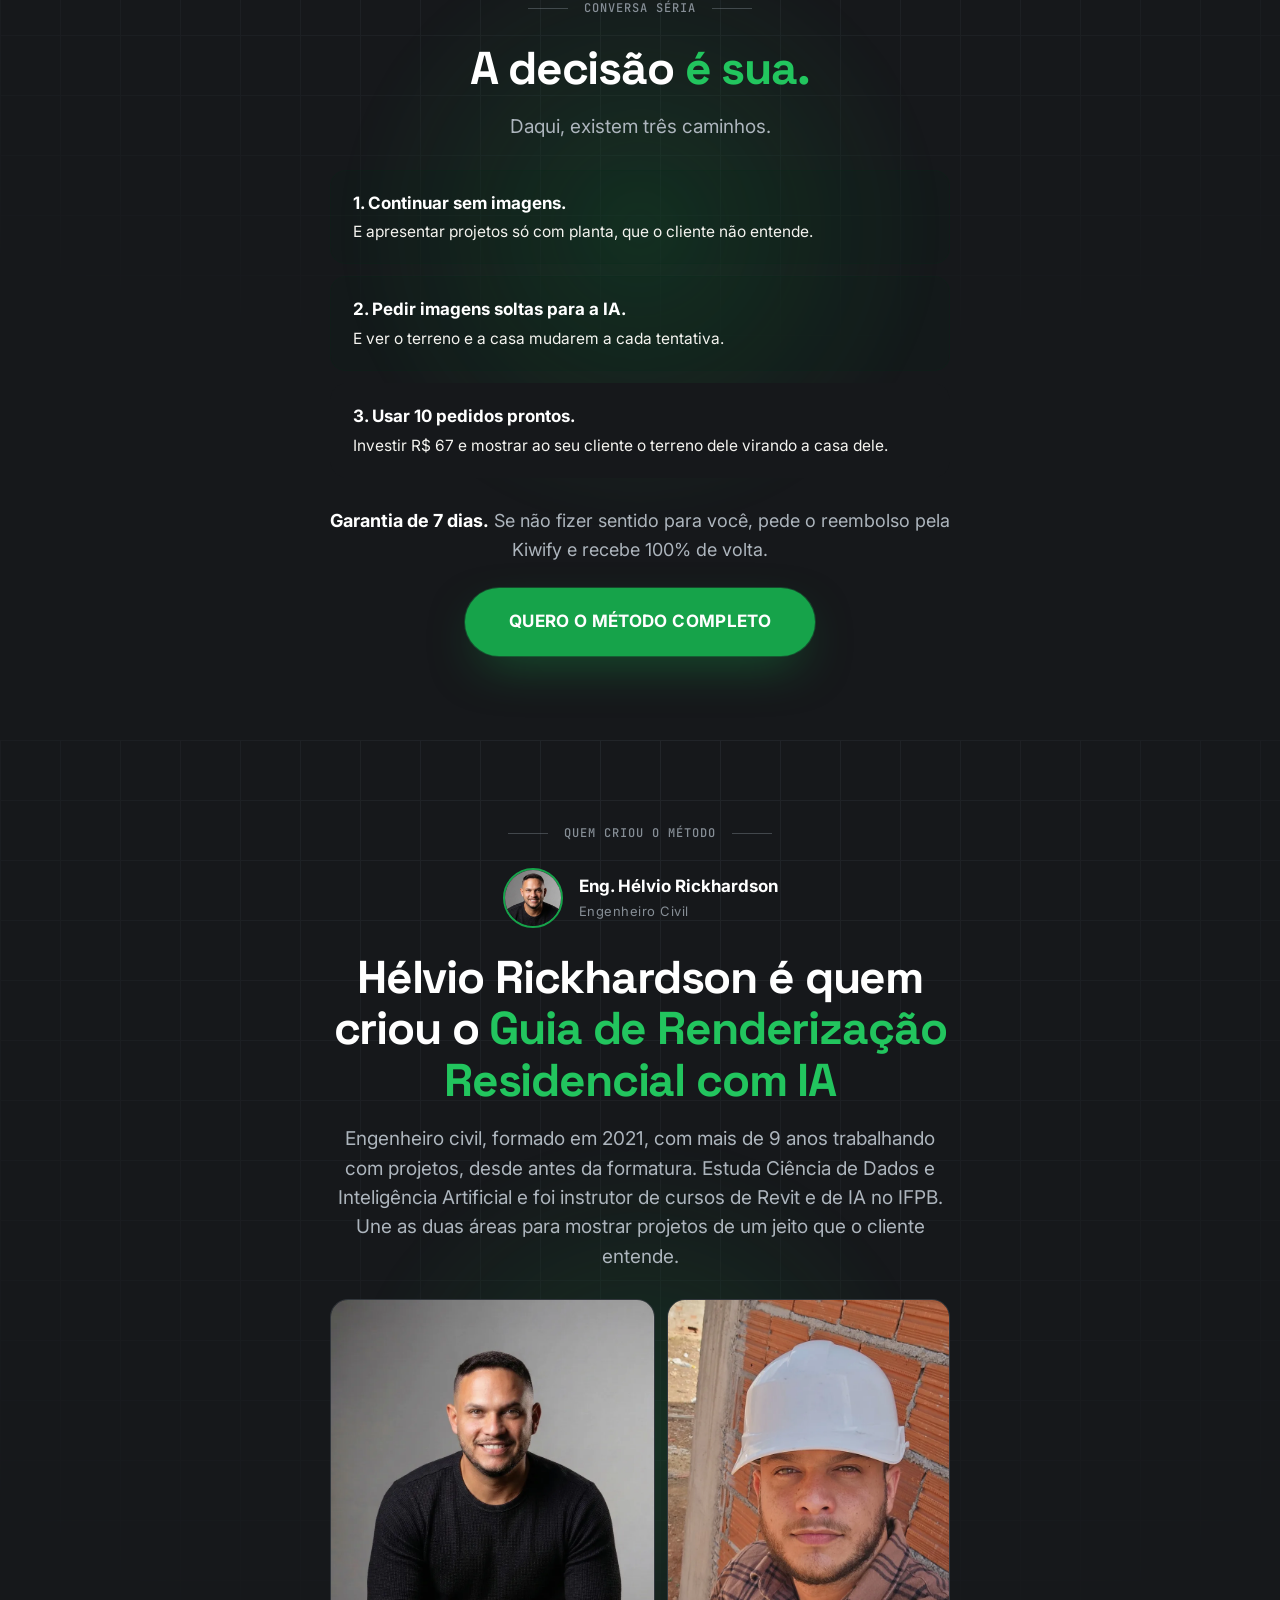
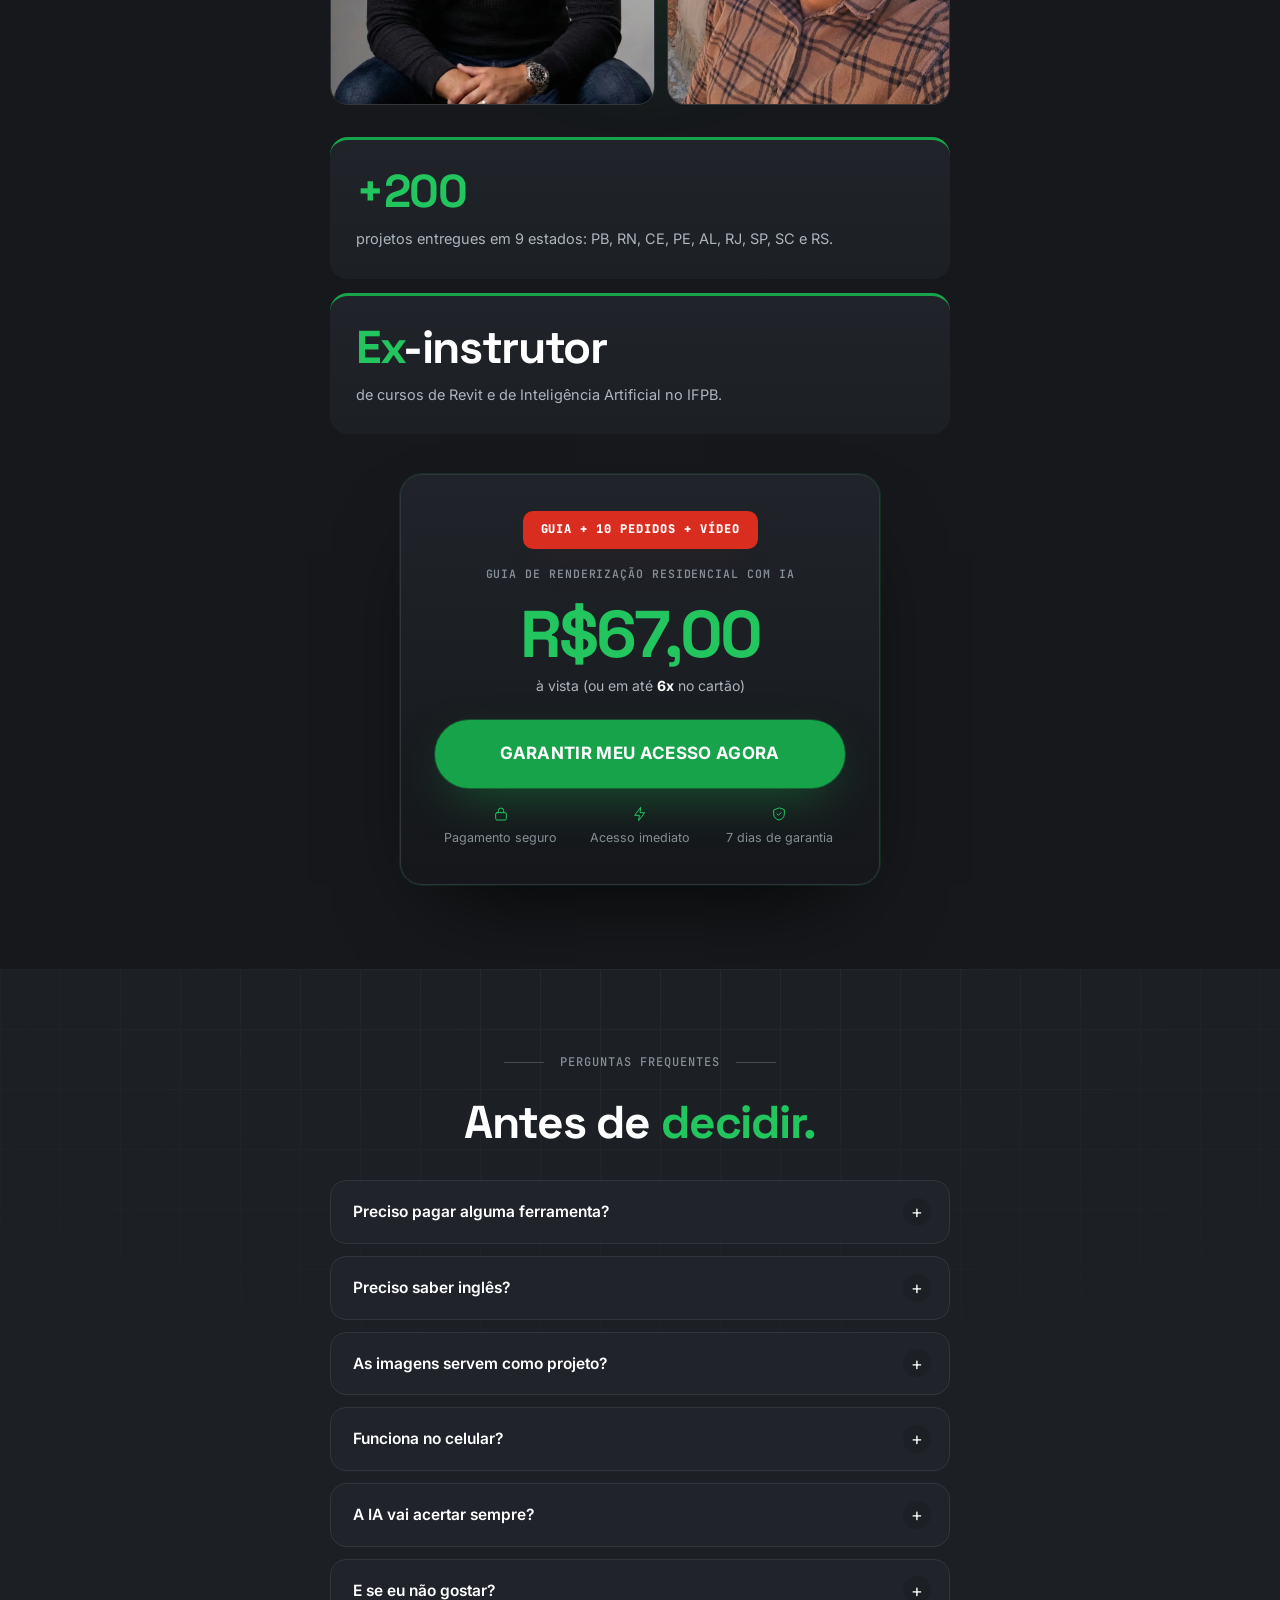
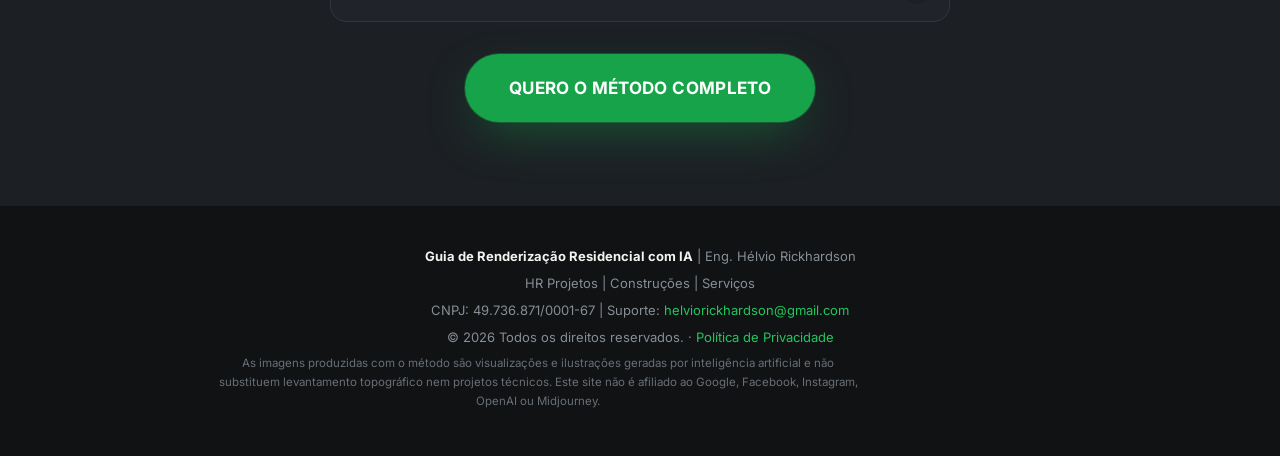
==== commit c73b6ed8: "Página de vendas toda escura, no visual da página de obrigado Co-Authored-By: Claude Opus 5.5 <norep" ====
--- a/04-site/index.html
+++ b/04-site/index.html
@@ -74,7 +74,7 @@
   </section>
 
   <!-- DOBRA 02 -->
-  <section class="dobra dobra--clara" id="dobra-02" aria-labelledby="titulo-prova">
+  <section class="dobra dobra--escura dobra--alt tex" id="dobra-02" aria-labelledby="titulo-prova">
     <div class="container">
       <p class="sobrancelha">O que está por trás do método</p>
       <h2 class="reveal" id="titulo-prova">Não é uma coleção de prompts. <span class="hl">É o vídeo pronto para mostrar ao cliente.</span></h2>
@@ -107,7 +107,7 @@
   </section>
 
   <!-- DOBRA 04 -->
-  <section class="dobra dobra--clara" id="dobra-04" aria-labelledby="titulo-diag">
+  <section class="dobra dobra--escura dobra--alt tex" id="dobra-04" aria-labelledby="titulo-diag">
     <div class="container">
       <div class="estreito">
         <p class="sobrancelha">O diagnóstico</p>
@@ -145,7 +145,7 @@
   </section>
 
   <!-- DOBRA 06 -->
-  <section class="dobra dobra--clara" id="dobra-06" aria-labelledby="titulo-entrega">
+  <section class="dobra dobra--escura dobra--alt tex" id="dobra-06" aria-labelledby="titulo-entrega">
     <div class="container">
       <p class="sobrancelha">O que você recebe</p>
       <h2 class="reveal" id="titulo-entrega">Tudo para fazer o vídeo do seu próximo cliente <span class="hl">ainda esta semana.</span></h2>
@@ -180,7 +180,7 @@
   </section>
 
   <!-- DOBRA 08 -->
-  <section class="dobra dobra--clara" id="dobra-08" aria-labelledby="titulo-ancora">
+  <section class="dobra dobra--escura dobra--alt tex" id="dobra-08" aria-labelledby="titulo-ancora">
     <div class="container">
       <p class="sobrancelha">Coloque na balança</p>
       <h2 class="reveal" id="titulo-ancora">Quanto custa mostrar <span class="hl">"como vai ficar"</span> hoje?</h2>
@@ -228,7 +228,7 @@
   </section>
 
   <!-- DOBRA 10 -->
-  <section class="dobra dobra--verde conversa" id="dobra-10" aria-labelledby="titulo-conversa">
+  <section class="dobra dobra--escura tex glow conversa" id="dobra-10" aria-labelledby="titulo-conversa">
     <div class="container estreito">
       <p class="sobrancelha">Conversa séria</p>
       <h2 class="reveal" id="titulo-conversa">A decisão <span class="hl">é sua.</span></h2>
@@ -277,7 +277,7 @@
   </section>
 
   <!-- DOBRA 12 -->
-  <section class="dobra dobra--clara" id="dobra-12" aria-labelledby="titulo-faq">
+  <section class="dobra dobra--escura dobra--alt tex" id="dobra-12" aria-labelledby="titulo-faq">
     <div class="container estreito">
       <p class="sobrancelha">Perguntas frequentes</p>
       <h2 id="titulo-faq">Antes de <span class="hl">decidir.</span></h2>
--- a/04-site/assets/style.css
+++ b/04-site/assets/style.css
@@ -533,3 +533,29 @@
 }
 .sobrancelha { font-weight: 500; }
 .hero h2 { font-family: var(--serif); font-style: normal; font-weight: 500; }
+
+/* Página toda escura (mesmo visual da página de obrigado) */
+.dobra--alt { background: var(--dark2); }
+.dobra--escura .entregaveis li,
+.dobra--escura .custo,
+.dobra--escura .bonus,
+.dobra--escura .faq__item,
+.dobra--escura .provas figure,
+.dobra--escura .dentro figure { background: var(--dark3); border-color: var(--stroke); color: var(--wd2); }
+.dobra--escura .entregaveis li strong,
+.dobra--escura .custo strong,
+.dobra--escura .bonus__corpo h3,
+.dobra--escura .faq__pergunta,
+.dobra--escura .dentro figcaption,
+.dobra--escura .stack-titulo,
+.dobra--escura .nota-suspense { color: var(--white); }
+.dobra--escura .nota-suspense b { color: var(--green-hi); }
+.dobra--escura .custo p,
+.dobra--escura .bonus__corpo p,
+.dobra--escura .faq__resposta p { color: var(--wd2); }
+.dobra--escura .faq__pergunta::after,
+.dobra--escura .faq__pergunta span { background: var(--dark2); color: var(--wd); }
+.dobra--escura .cats-ferr { color: var(--wd2); }
+.dobra--escura .cats-ferr b { color: var(--white); }
+.conversa h2 .hl { color: var(--green-hi); }
+.dobra--escura .faq__pergunta[aria-expanded="true"]::after { background: var(--green); color: var(--white); }
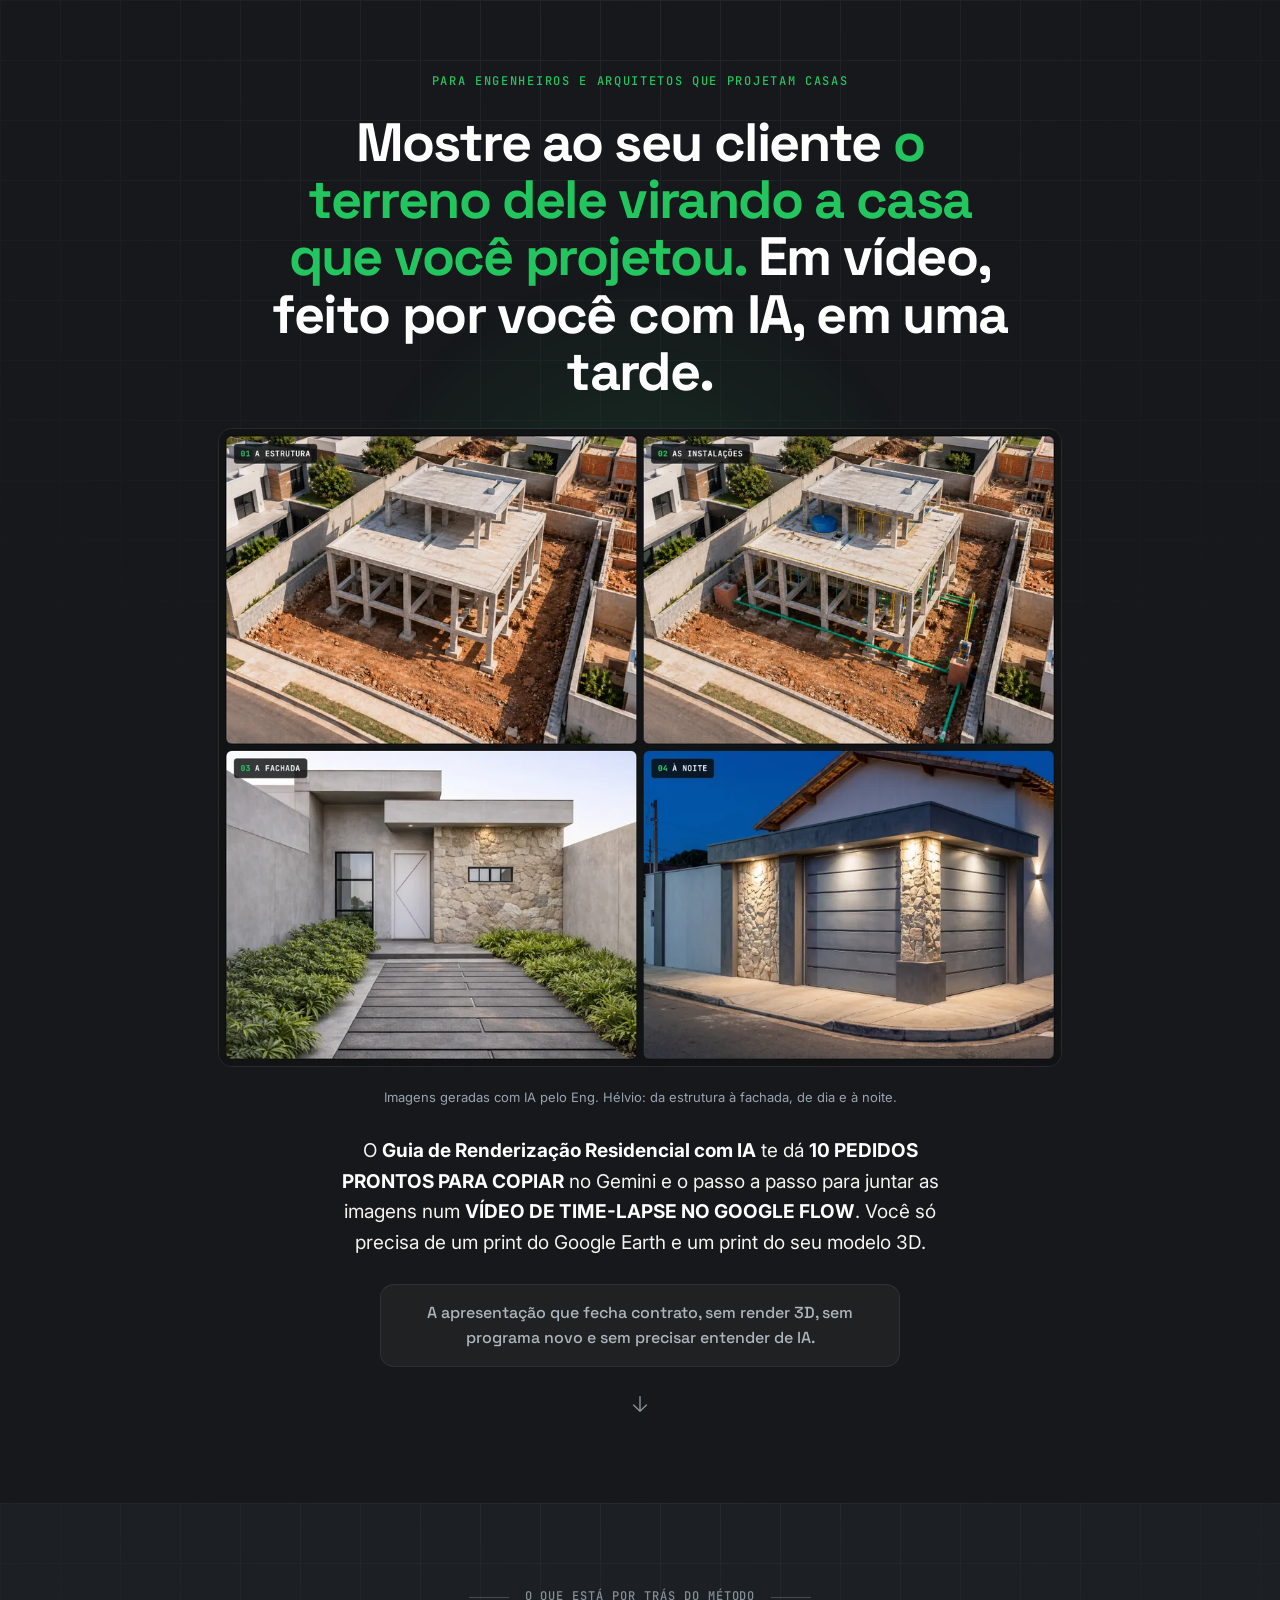
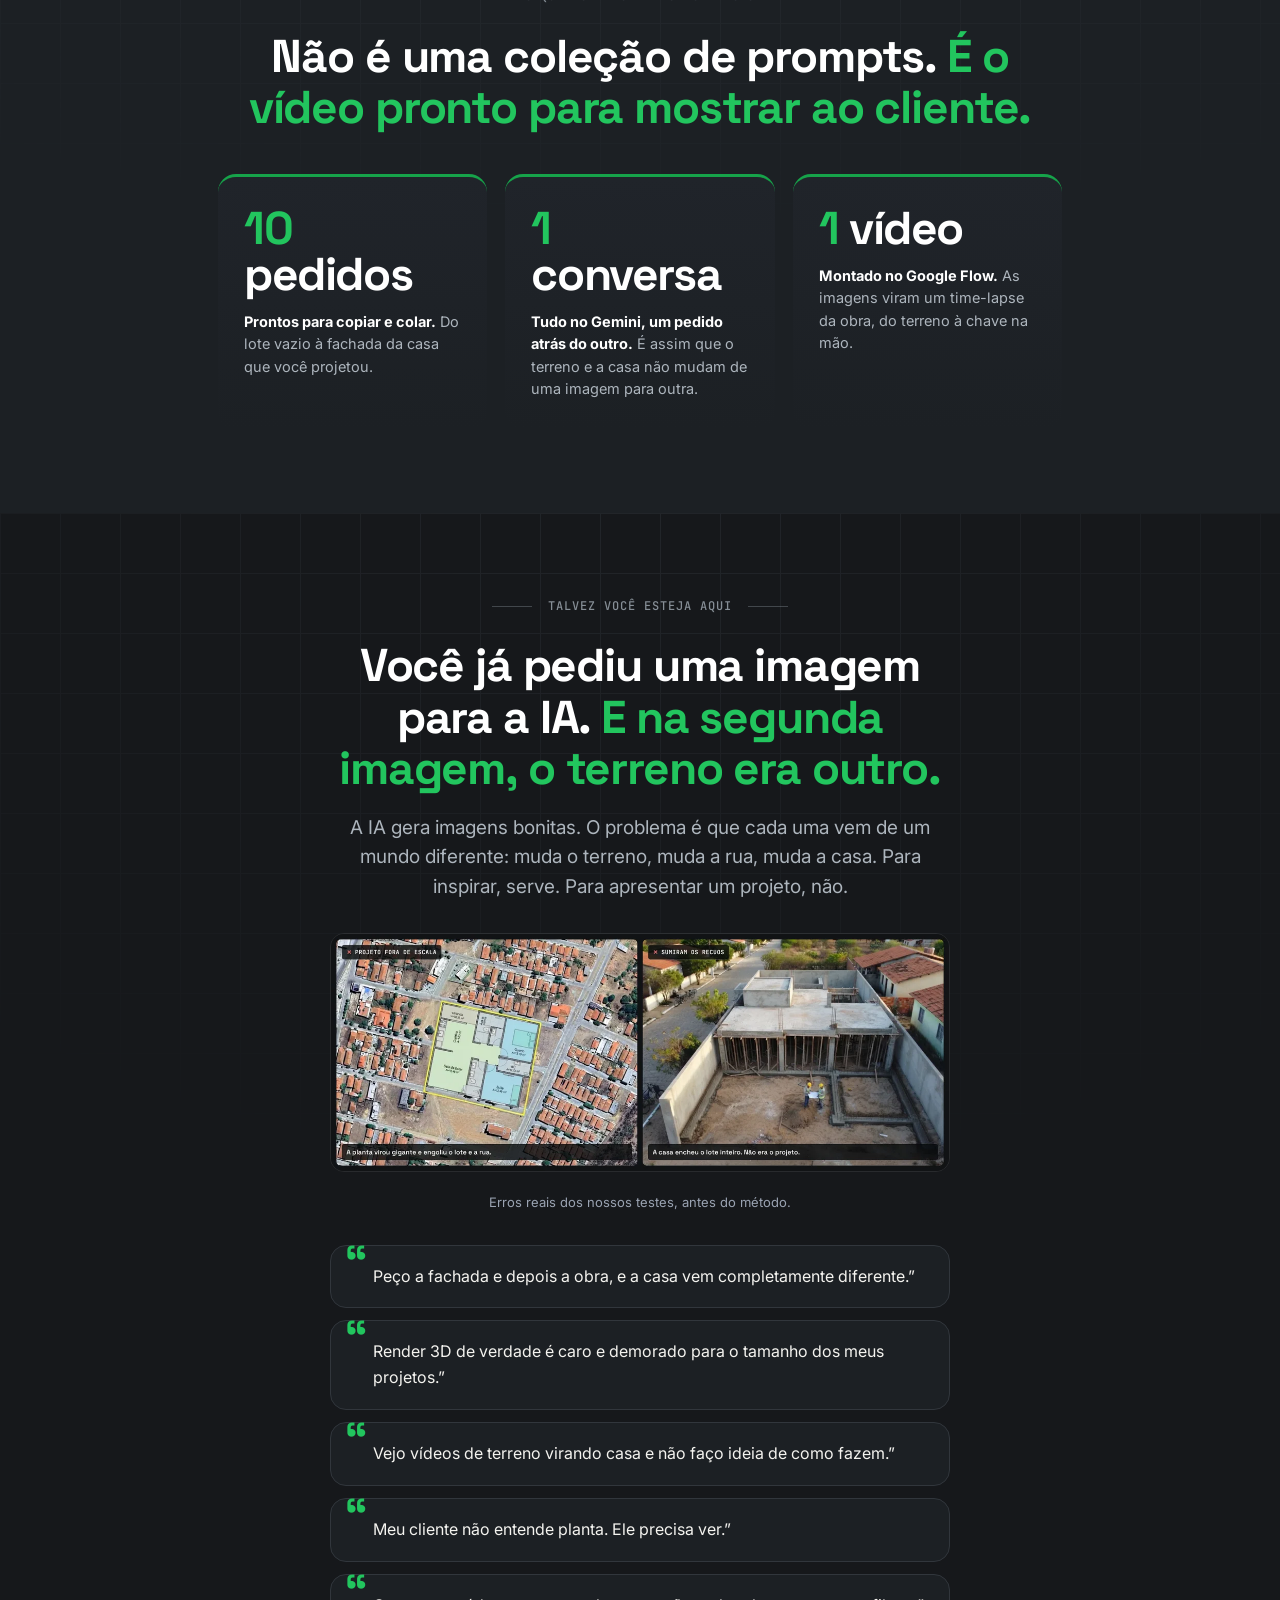
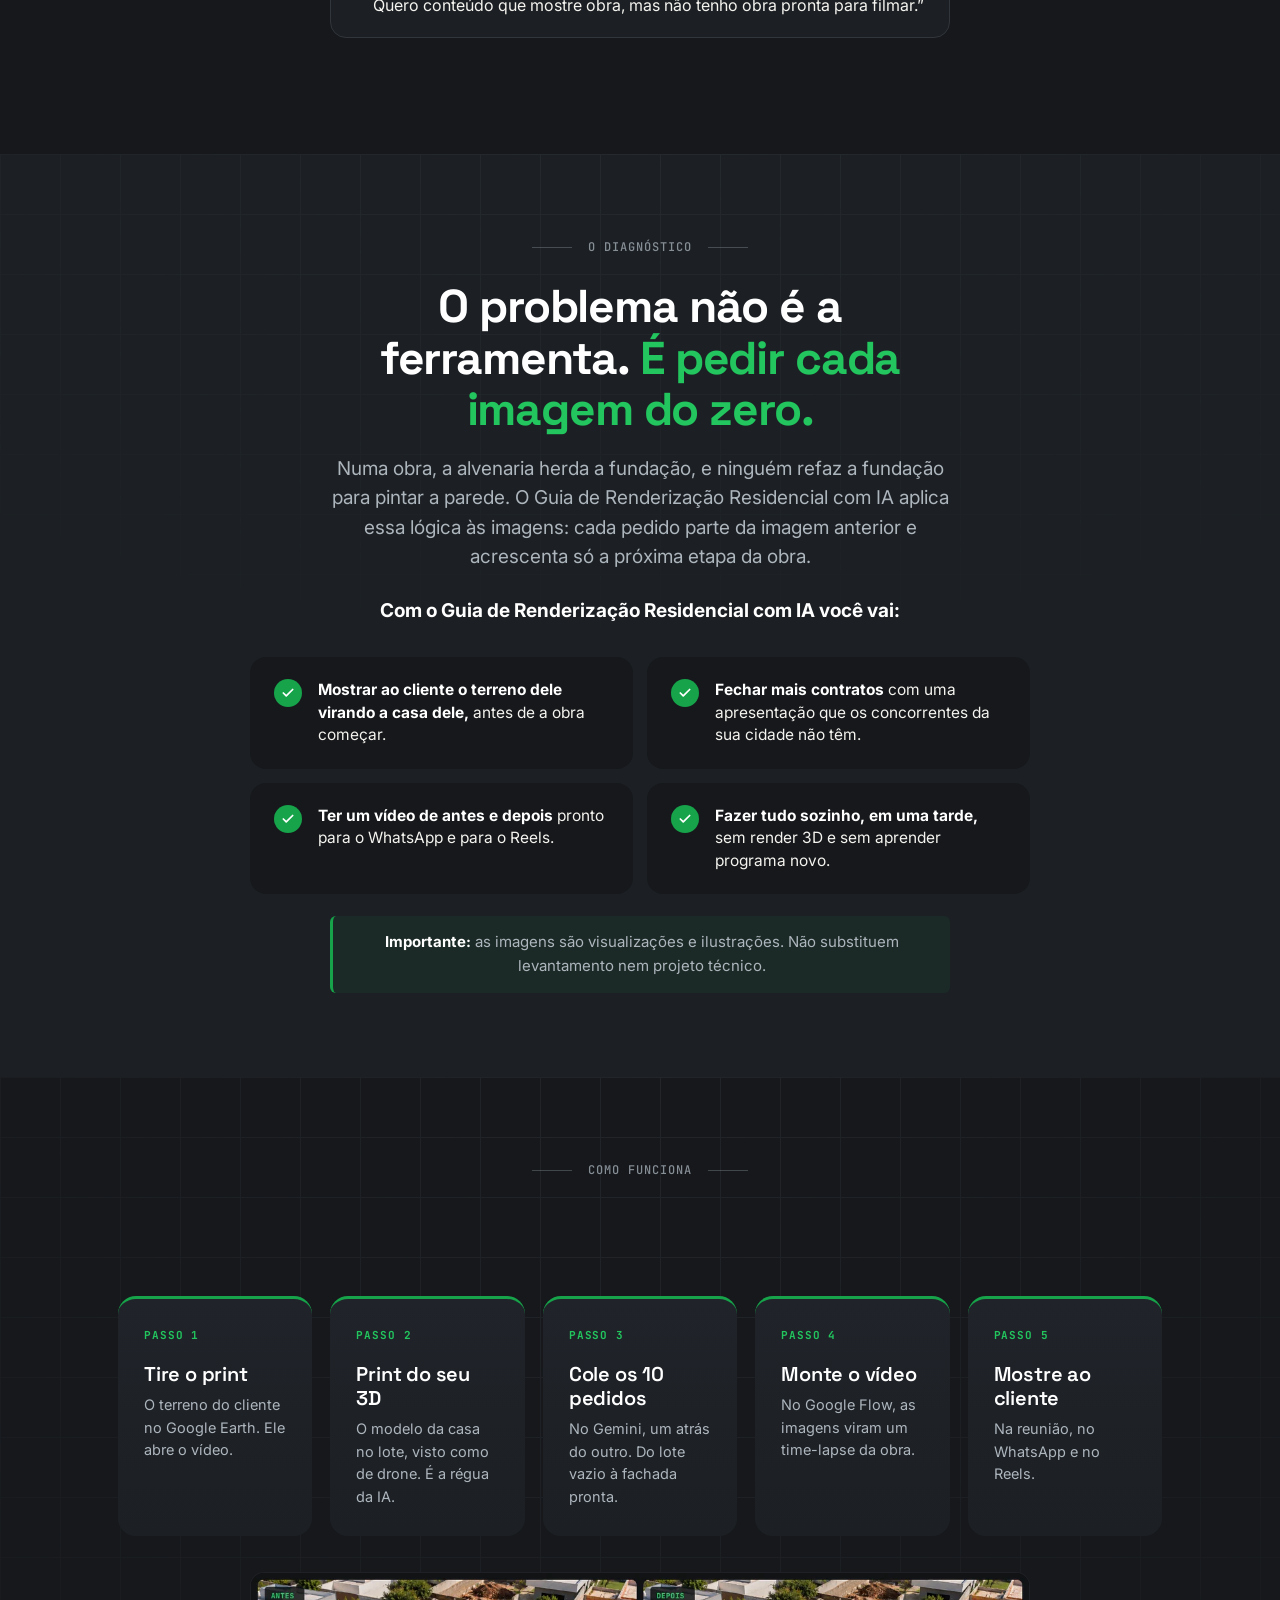
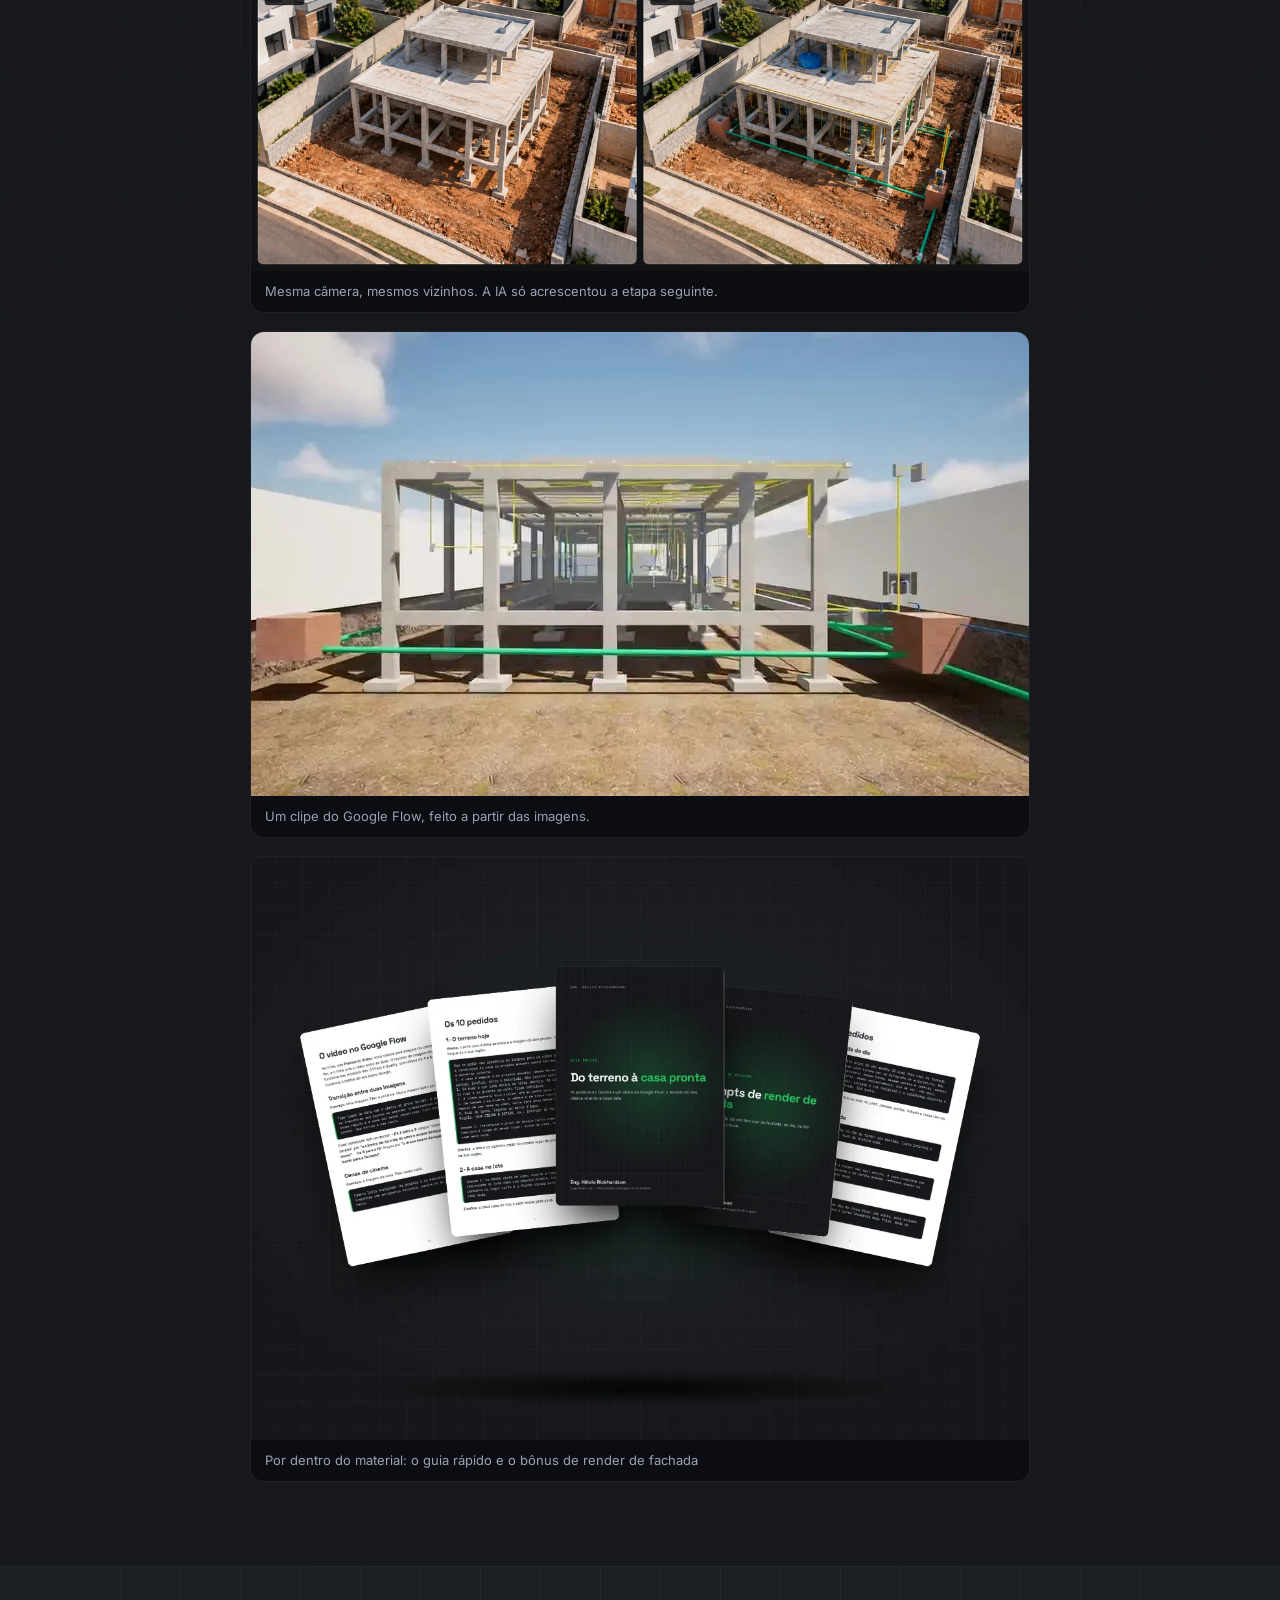
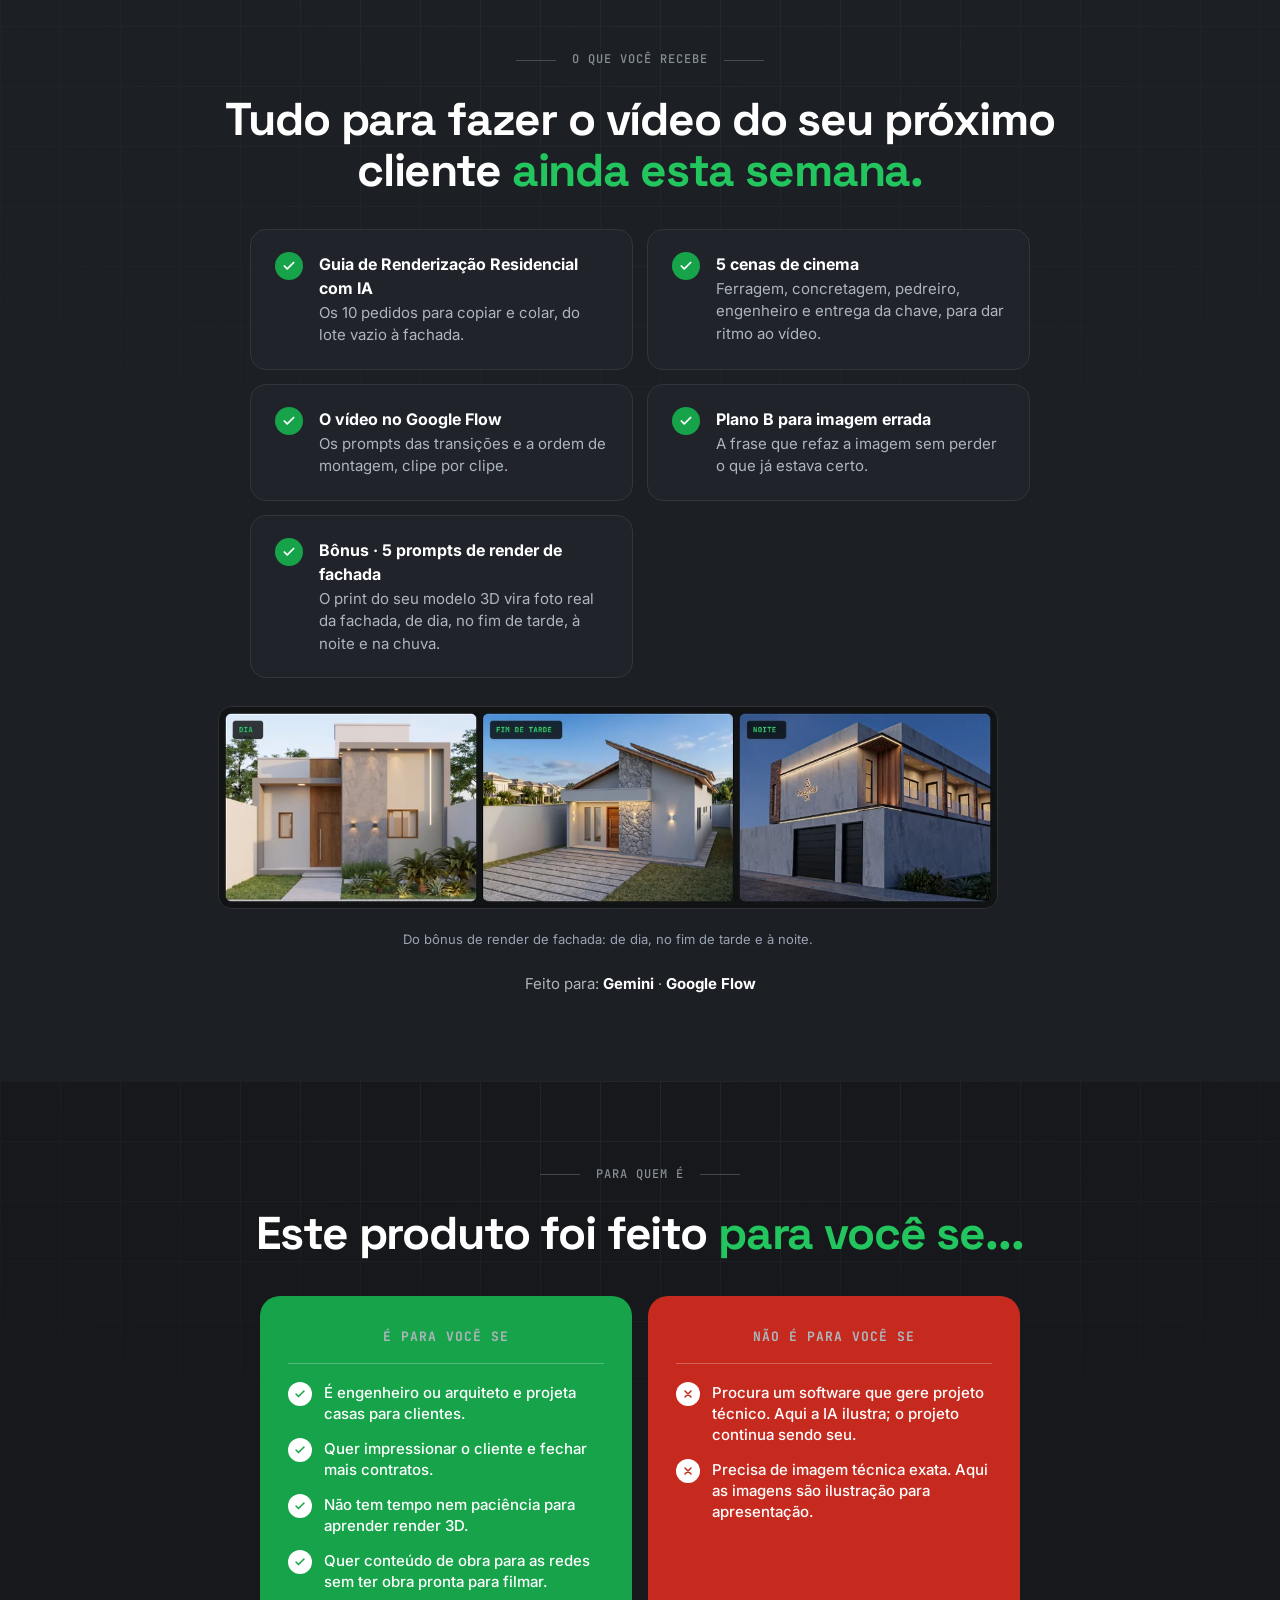
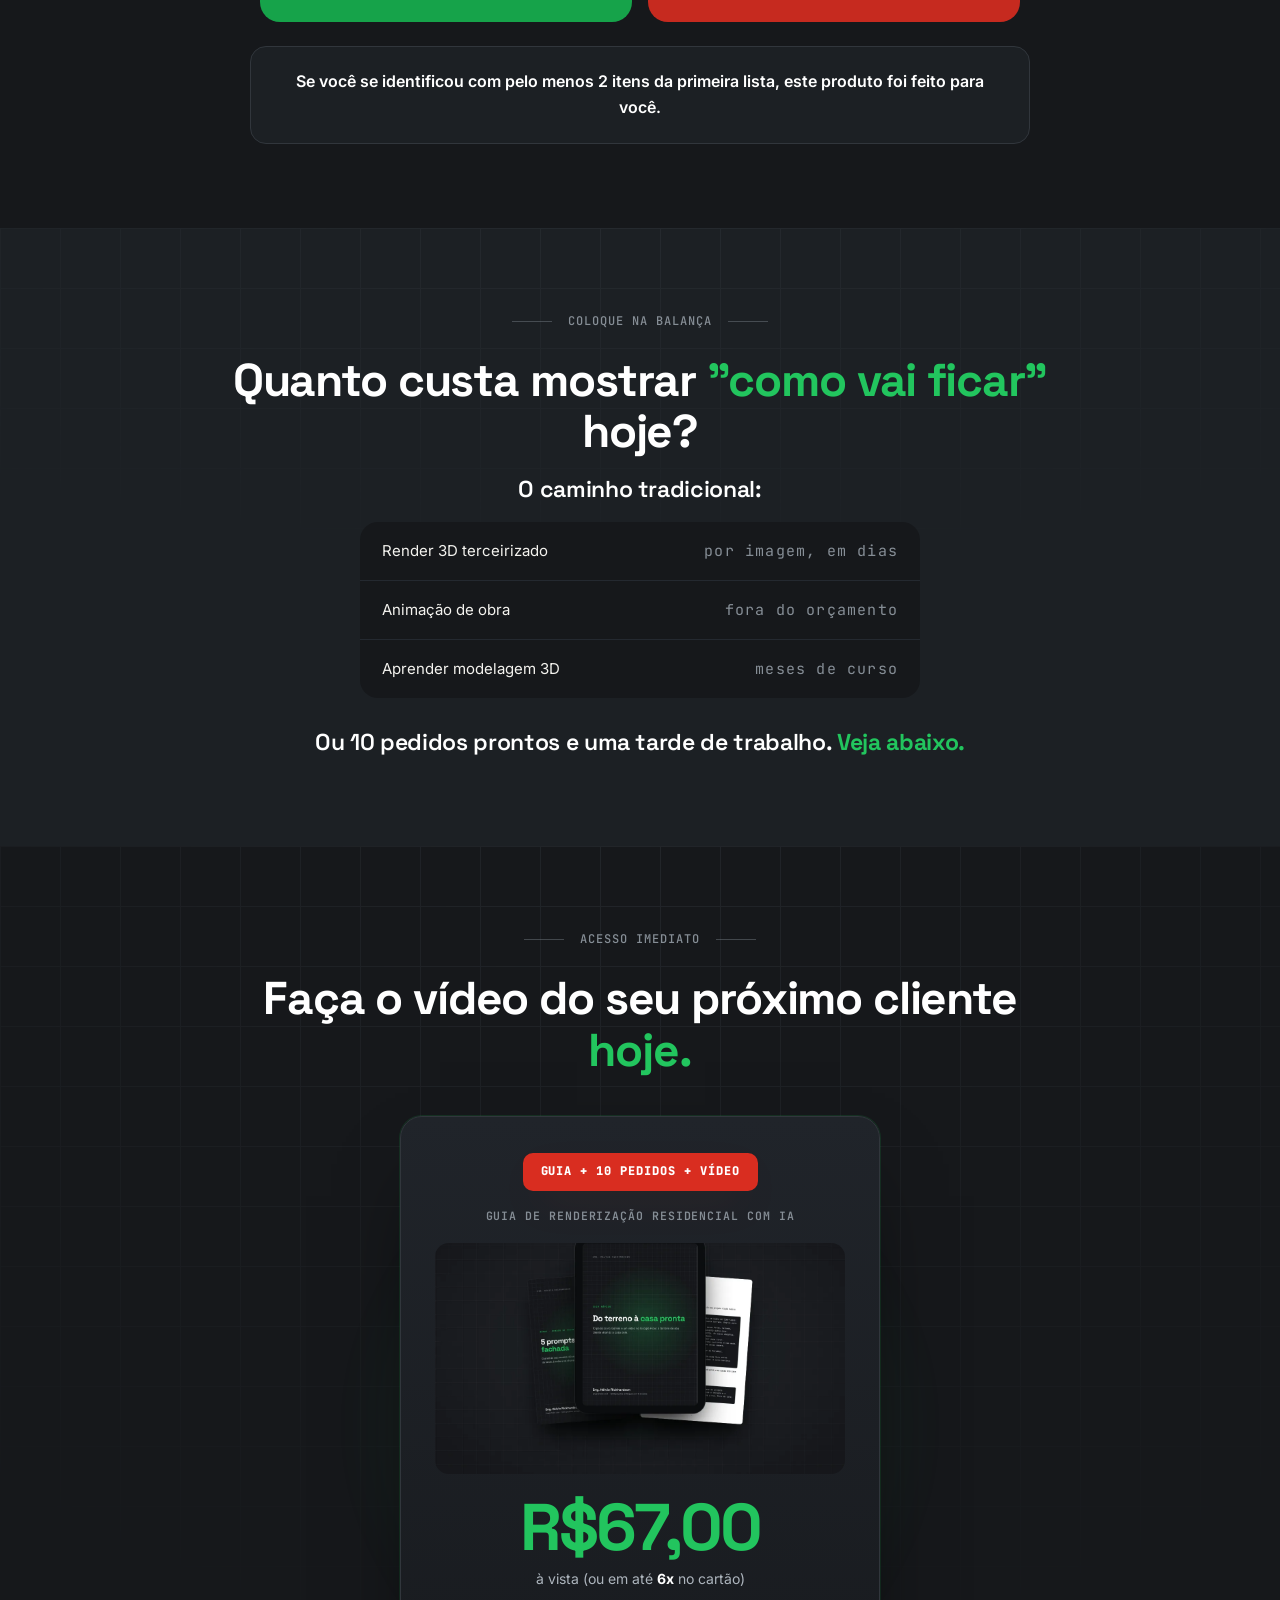
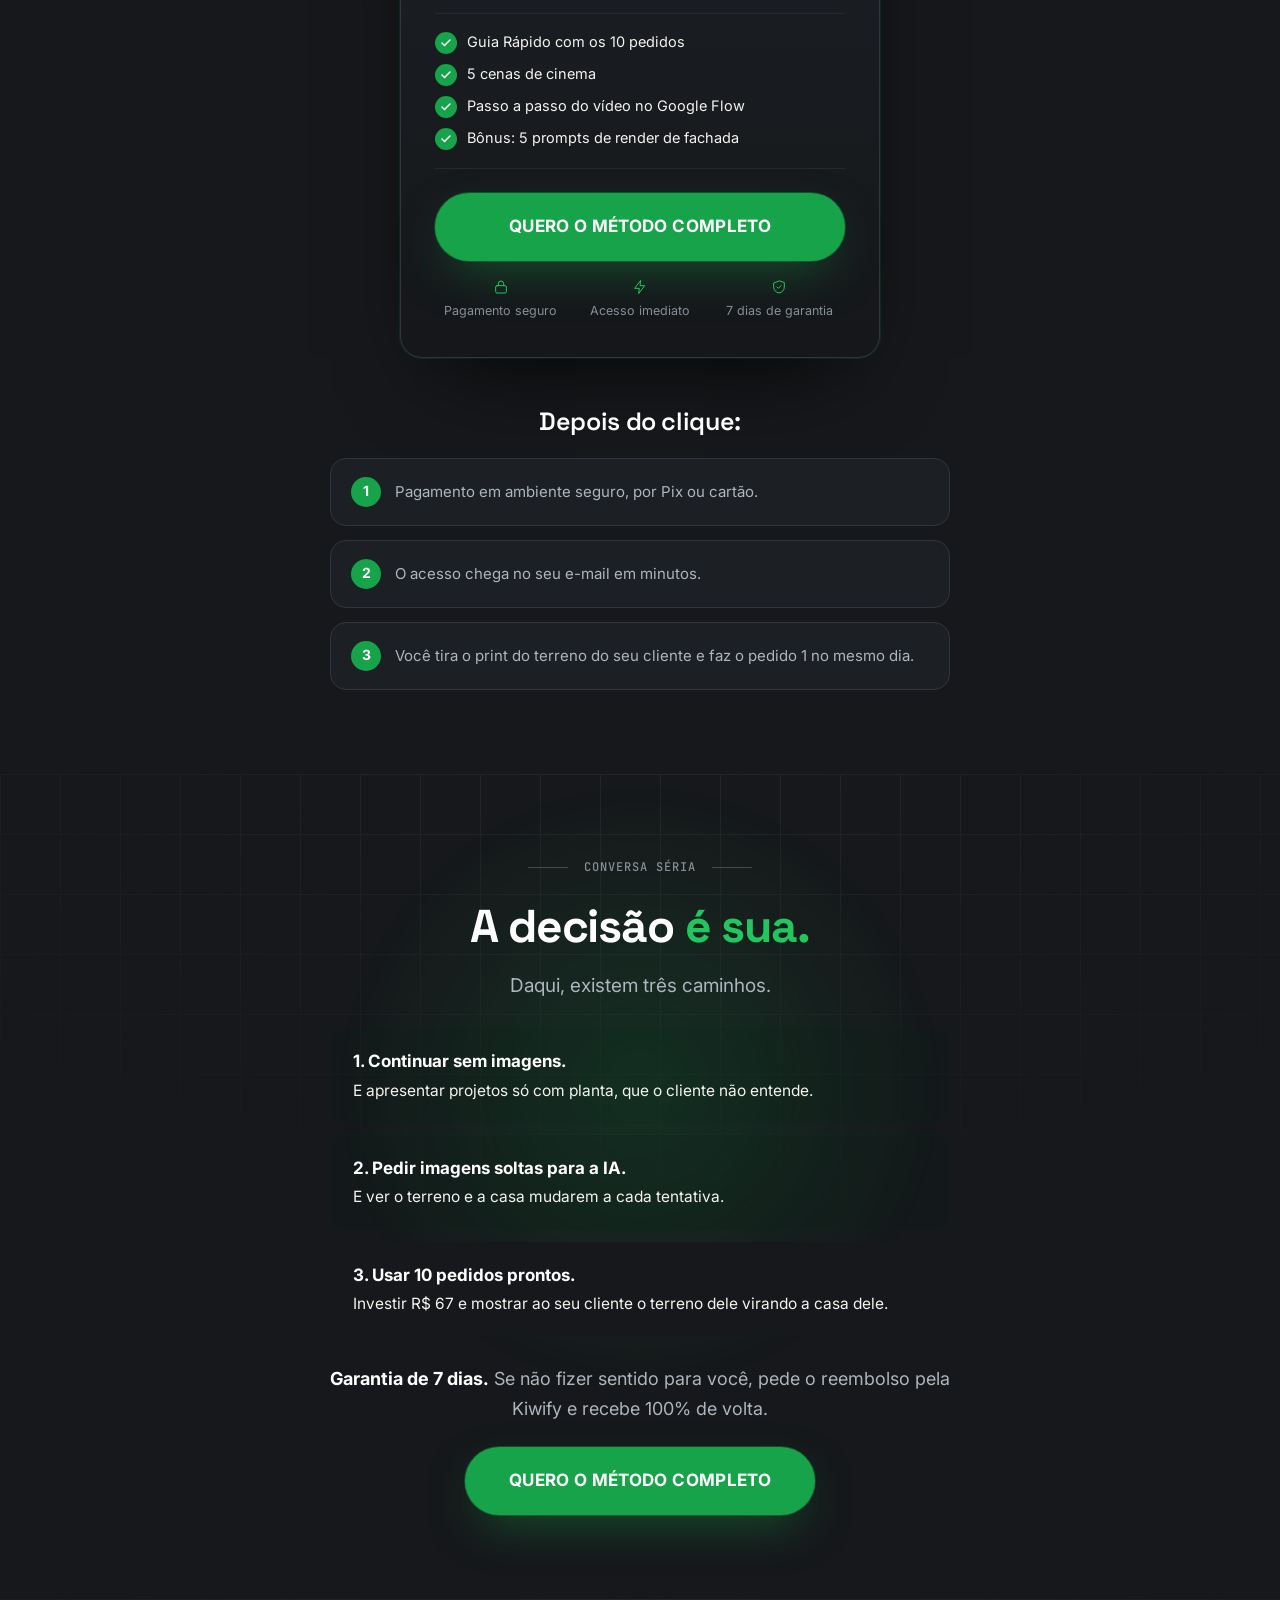
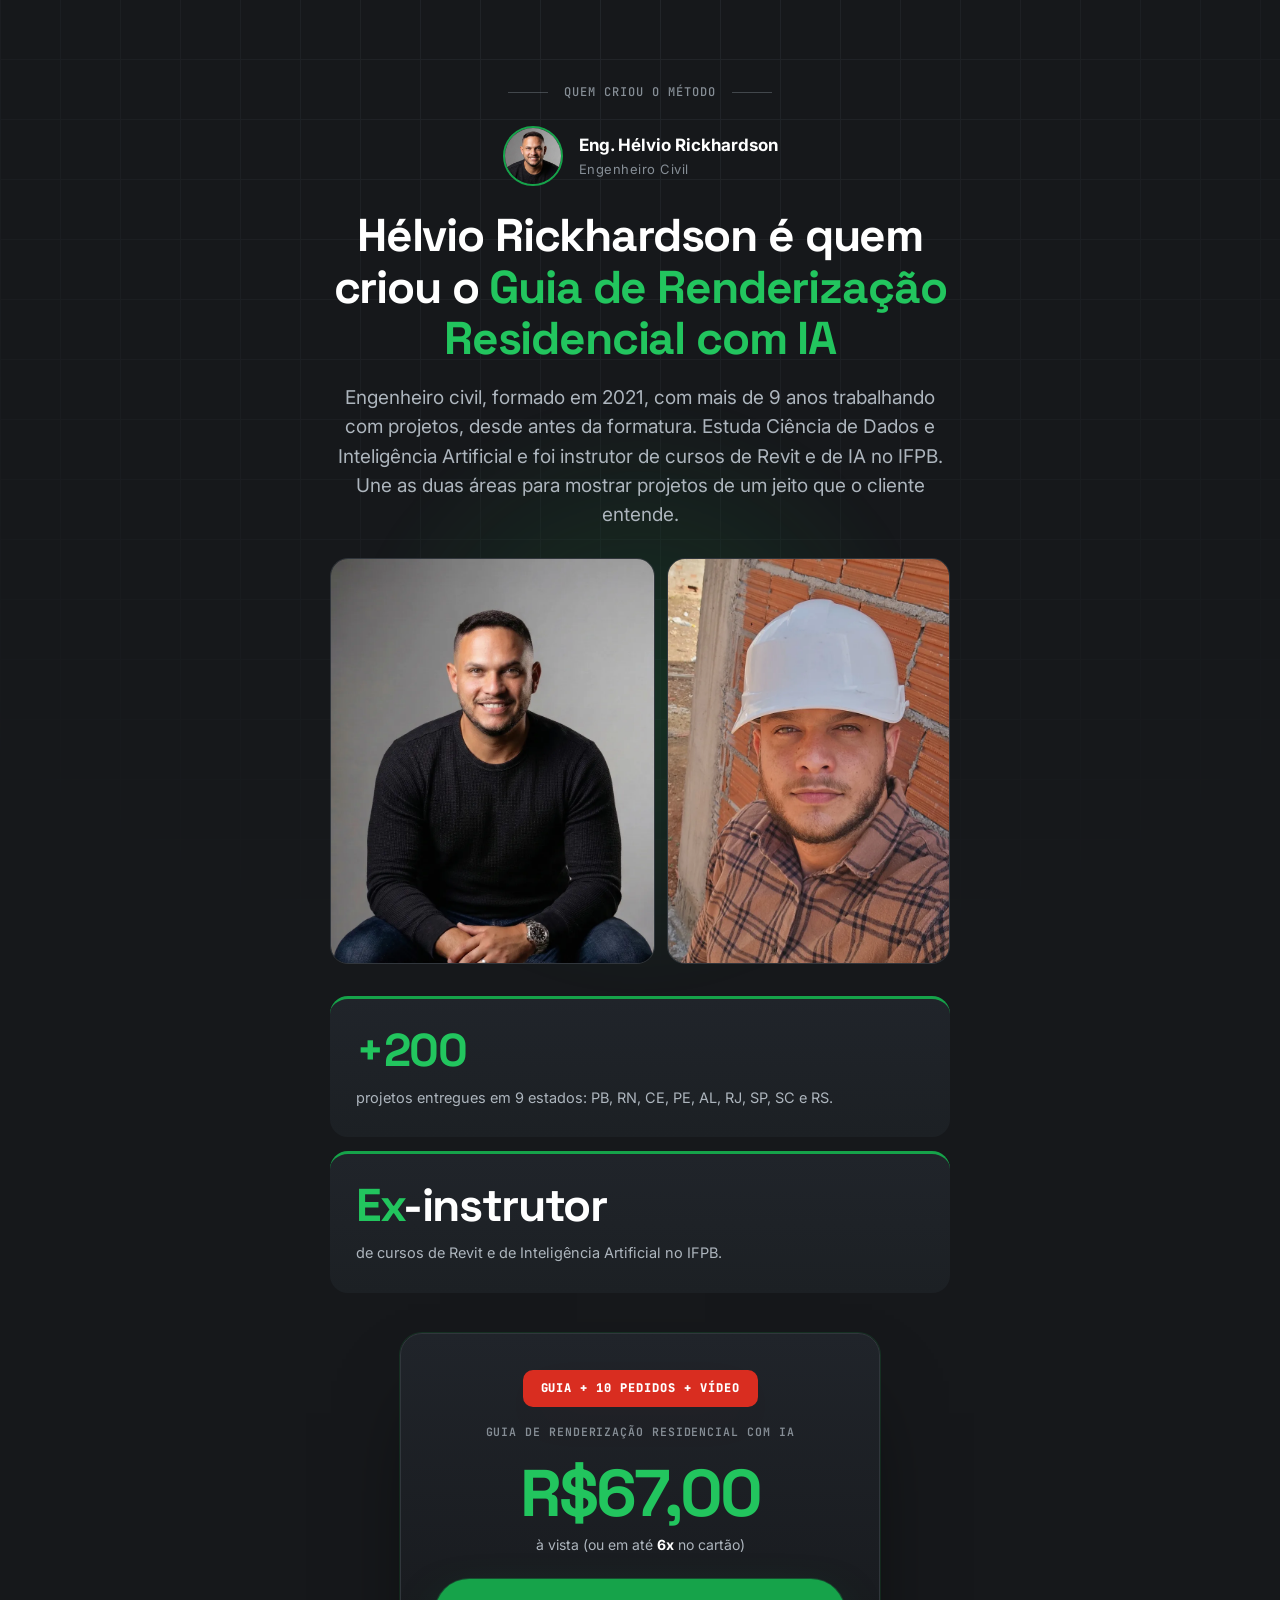
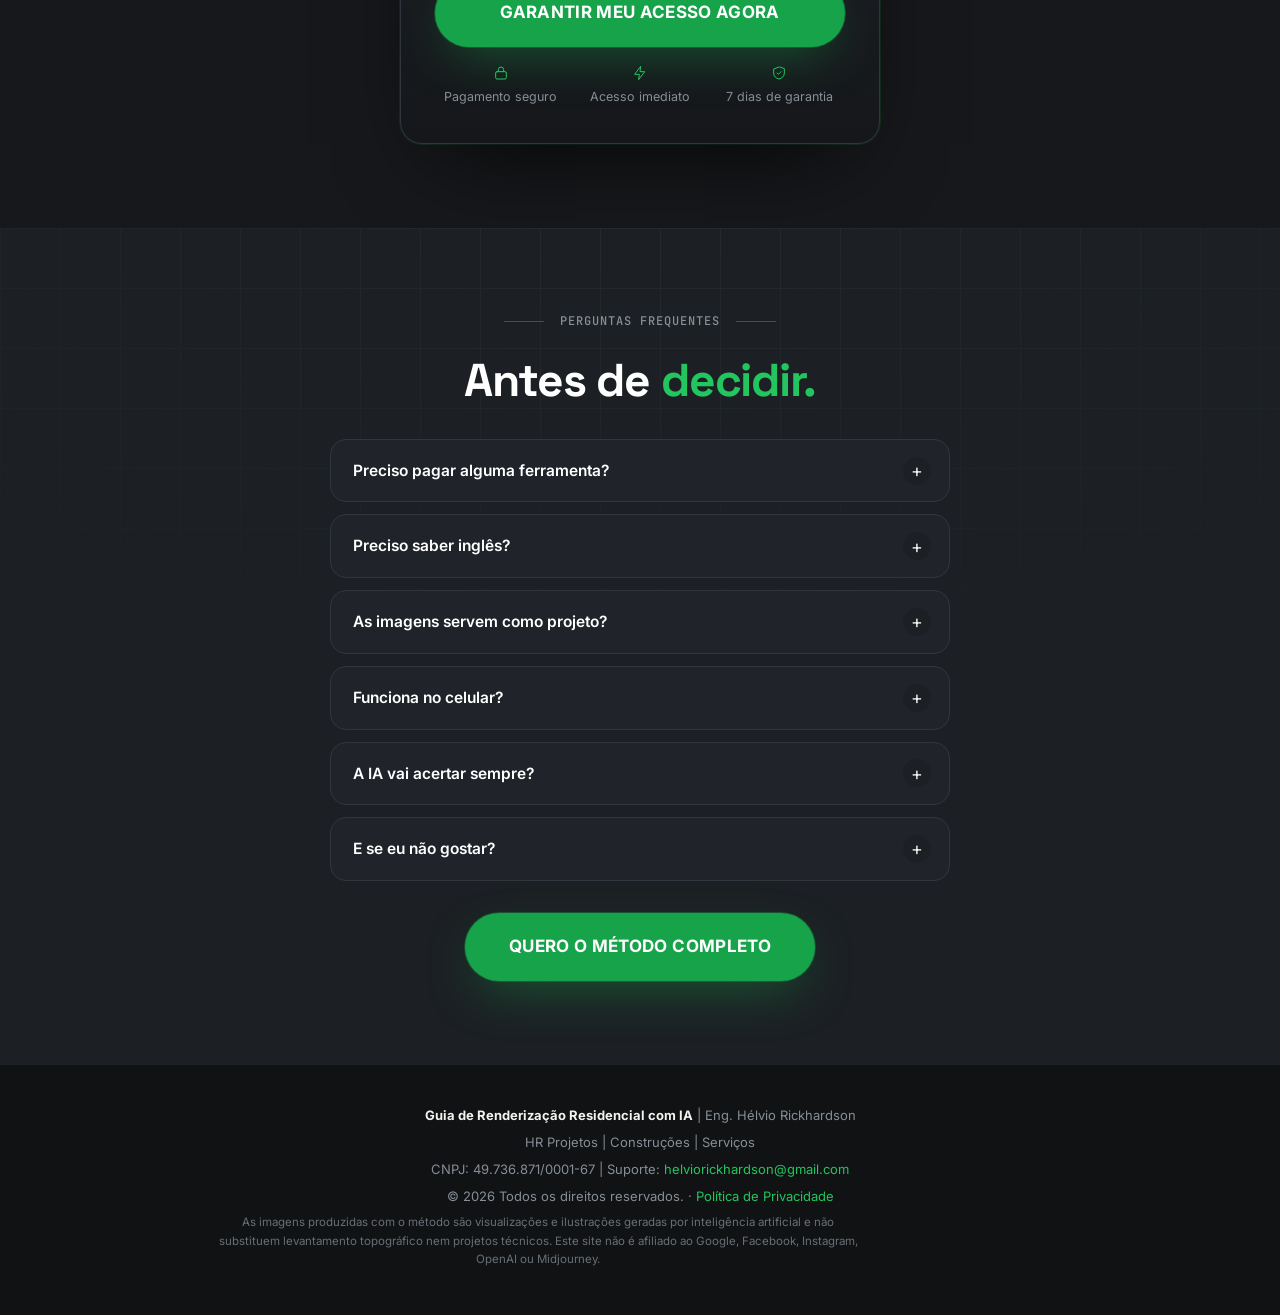
==== commit be128cfd: "Página de vendas com as imagens de IA do Hélvio e o clipe do Flow Co-Authored-By: Claude Opus 5.5 <n" ====
--- a/04-site/index.html
+++ b/04-site/index.html
@@ -64,8 +64,8 @@
       <p class="sobrancelha">Para engenheiros e arquitetos que projetam casas</p>
       <h1 id="titulo-principal">Mostre ao seu cliente <span class="hl">o terreno dele virando a casa que você projetou.</span> Em vídeo, feito por você com IA, em uma tarde.</h1>
       <figure class="hero-seq">
-        <img src="assets/img/sequencia-4.webp" alt="Quatro imagens do mesmo terreno no interior da Paraíba: o terreno hoje, o projeto do loteamento, a obra começando e a rua pronta, com o entorno idêntico" width="1200" height="860" fetchpriority="high">
-        <figcaption>Um terreno real no interior da Paraíba. Pedidos na mesma conversa. O entorno não mudou nem um centímetro.</figcaption>
+        <img src="assets/img/sequencia-4.webp" alt="Quatro imagens geradas com IA: a estrutura da casa vista de drone, a mesma cena com as instalações, a fachada pronta e a fachada à noite" width="1200" height="908" fetchpriority="high">
+        <figcaption>Imagens geradas com IA pelo Eng. Hélvio: da estrutura à fachada, de dia e à noite.</figcaption>
       </figure>
       <p class="hero__lead">O <strong>Guia de Renderização Residencial com IA</strong> te dá <strong>10 PEDIDOS PRONTOS PARA COPIAR</strong> no Gemini e o passo a passo para juntar as imagens num <strong>VÍDEO DE TIME-LAPSE NO GOOGLE FLOW</strong>. Você só precisa de um print do Google Earth e um print do seu modelo 3D.</p>
       <h2>A apresentação que fecha contrato, sem render 3D, sem programa novo e sem precisar entender de IA.</h2>
@@ -93,7 +93,7 @@
       <h2 class="reveal" id="titulo-pedra">Você já pediu uma imagem para a IA. <span class="hl">E na segunda imagem, o terreno era outro.</span></h2>
       <p class="lead">A IA gera imagens bonitas. O problema é que cada uma vem de um mundo diferente: muda o terreno, muda a rua, muda a casa. Para inspirar, serve. Para apresentar um projeto, não.</p>
       <figure class="prova-img reveal">
-        <img src="assets/img/sem-metodo.webp" alt="Dois erros reais de IA: o terreno no interior da Paraíba virou um subúrbio americano, e lotes foram desenhados por cima das casas vizinhas" width="1200" height="435" loading="lazy">
+        <img src="assets/img/sem-metodo.webp" alt="Dois erros reais de IA: a planta ficou gigante e engoliu o lote e a rua, e a casa encheu o lote inteiro sem os recuos do projeto" width="1200" height="459" loading="lazy">
         <figcaption>Erros reais dos nossos testes, antes do método.</figcaption>
       </figure>
       <div class="vozes">
@@ -138,7 +138,8 @@
         <article class="passo reveal"><div class="passo__n">Passo 5</div><h3>Mostre ao cliente</h3><p>Na reunião, no WhatsApp e no Reels.</p></article>
       </div>
       <div class="telas col-wide" id="sequencia">
-        <figure><img src="assets/img/antes-depois.webp" alt="Antes e depois do mesmo terreno: o terreno vazio e o loteamento com a rua pavimentada" width="1200" height="435" loading="lazy"><figcaption>Antes e depois, com o mesmo enquadramento e o mesmo entorno.</figcaption></figure>
+        <figure><img src="assets/img/antes-depois.webp" alt="A mesma obra vista de drone, antes e depois das instalações, com a mesma câmera e os mesmos vizinhos" width="1200" height="459" loading="lazy"><figcaption>Mesma câmera, mesmos vizinhos. A IA só acrescentou a etapa seguinte.</figcaption></figure>
+        <figure><video src="assets/img/clipe-flow.mp4" poster="assets/img/clipe-flow.webp" autoplay muted loop playsinline preload="metadata" width="832" height="464" aria-label="Clipe do Google Flow: a câmera sobe por cima da estrutura da casa" style="width:100%;display:block;aspect-ratio:832/464;object-fit:cover;background:#000"></video><figcaption>Um clipe do Google Flow, feito a partir das imagens.</figcaption></figure>
         <figure><img src="assets/img/ebook-paginas.webp" alt="Páginas do e-book com o método, as mensagens de abertura e os prompts" width="1200" height="900" loading="lazy"><figcaption>Por dentro do material: o guia rápido e o bônus de render de fachada</figcaption></figure>
       </div>
     </div>
@@ -156,6 +157,7 @@
         <li class="reveal"><span class="tick"><svg width="14" height="14"><use href="#i-check"/></svg></span><span><strong>Plano B para imagem errada</strong>A frase que refaz a imagem sem perder o que já estava certo.</span></li>
         <li class="reveal"><span class="tick"><svg width="14" height="14"><use href="#i-check"/></svg></span><span><strong>Bônus · 5 prompts de render de fachada</strong>O print do seu modelo 3D vira foto real da fachada, de dia, no fim de tarde, à noite e na chuva.</span></li>
       </ul>
+      <figure class="prova-img reveal col-wide" style="margin-top:28px"><img src="assets/img/fachadas-3.webp" alt="Três fachadas geradas com IA: de dia, no fim de tarde e à noite" width="1200" height="310" loading="lazy"><figcaption>Do bônus de render de fachada: de dia, no fim de tarde e à noite.</figcaption></figure>
       <p class="cats-ferr col-wide">Feito para: <b>Gemini</b> · <b>Google Flow</b></p>
     </div>
   </section>
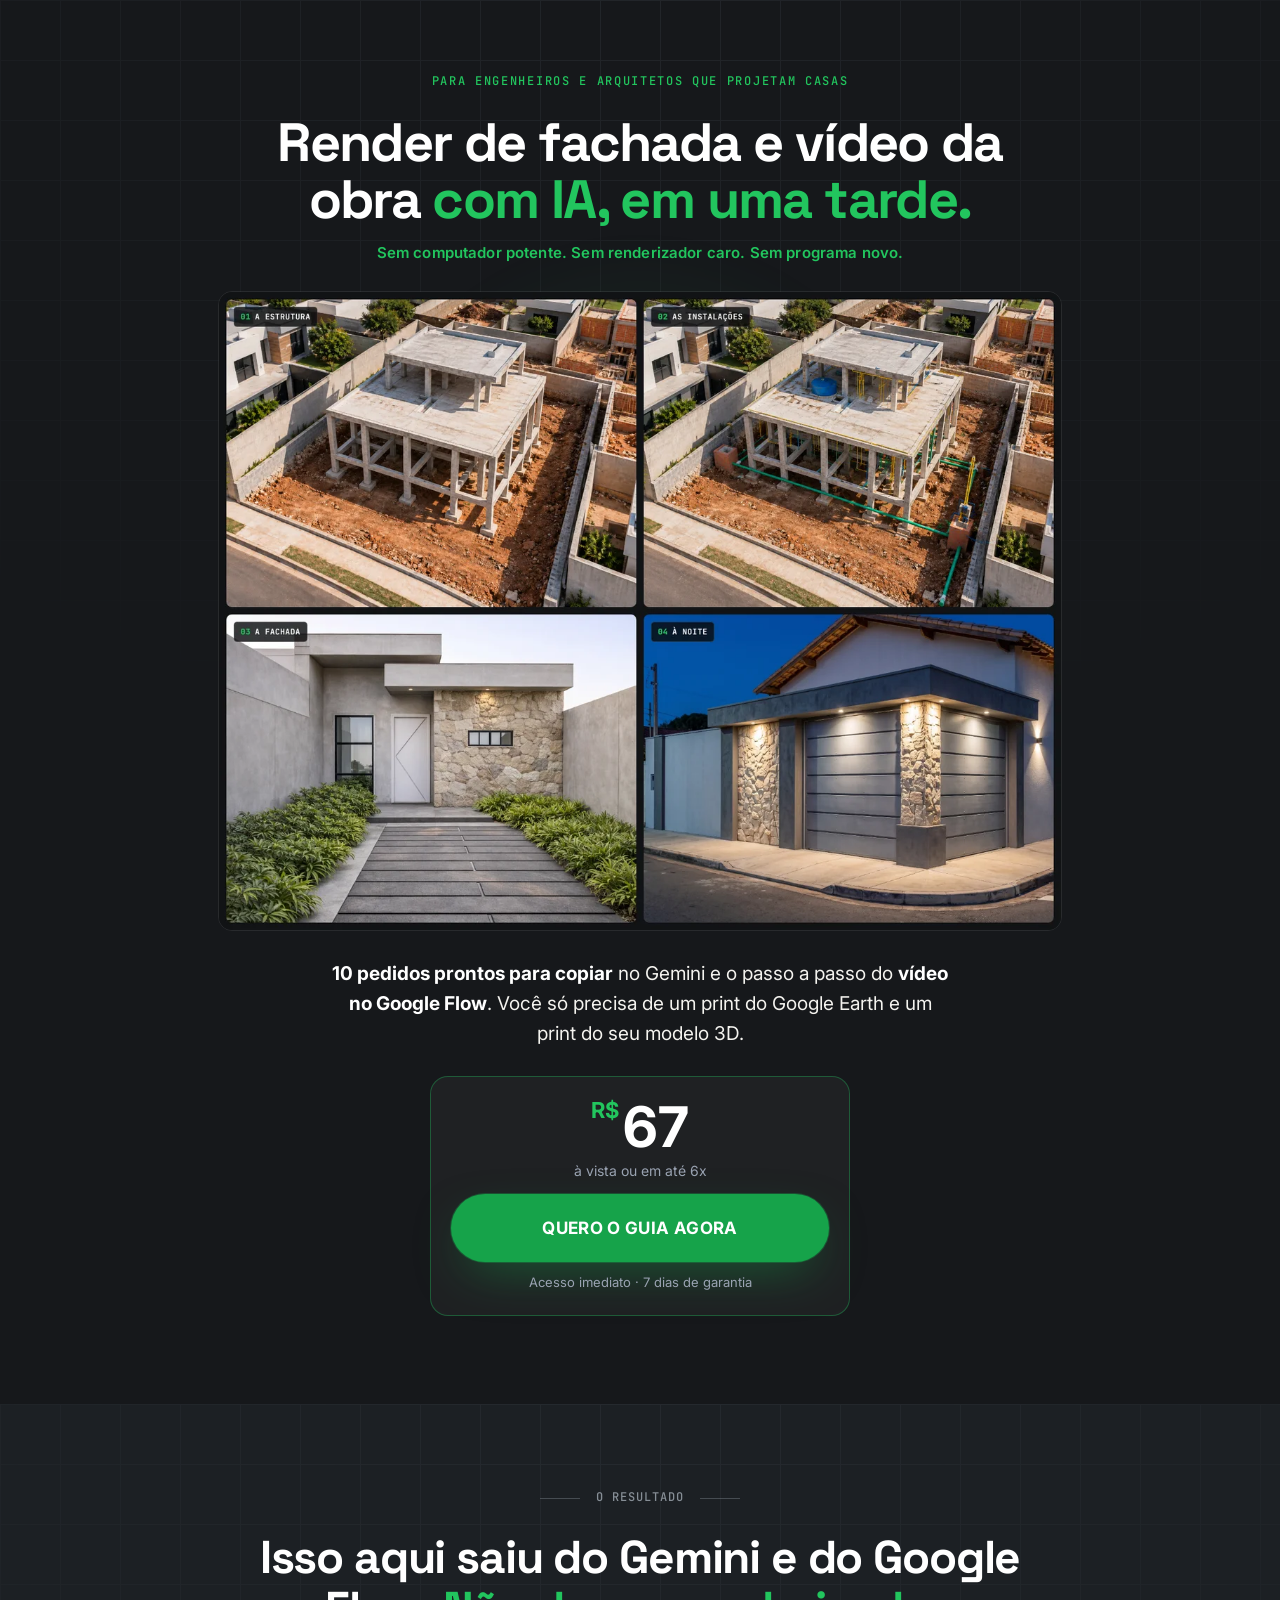
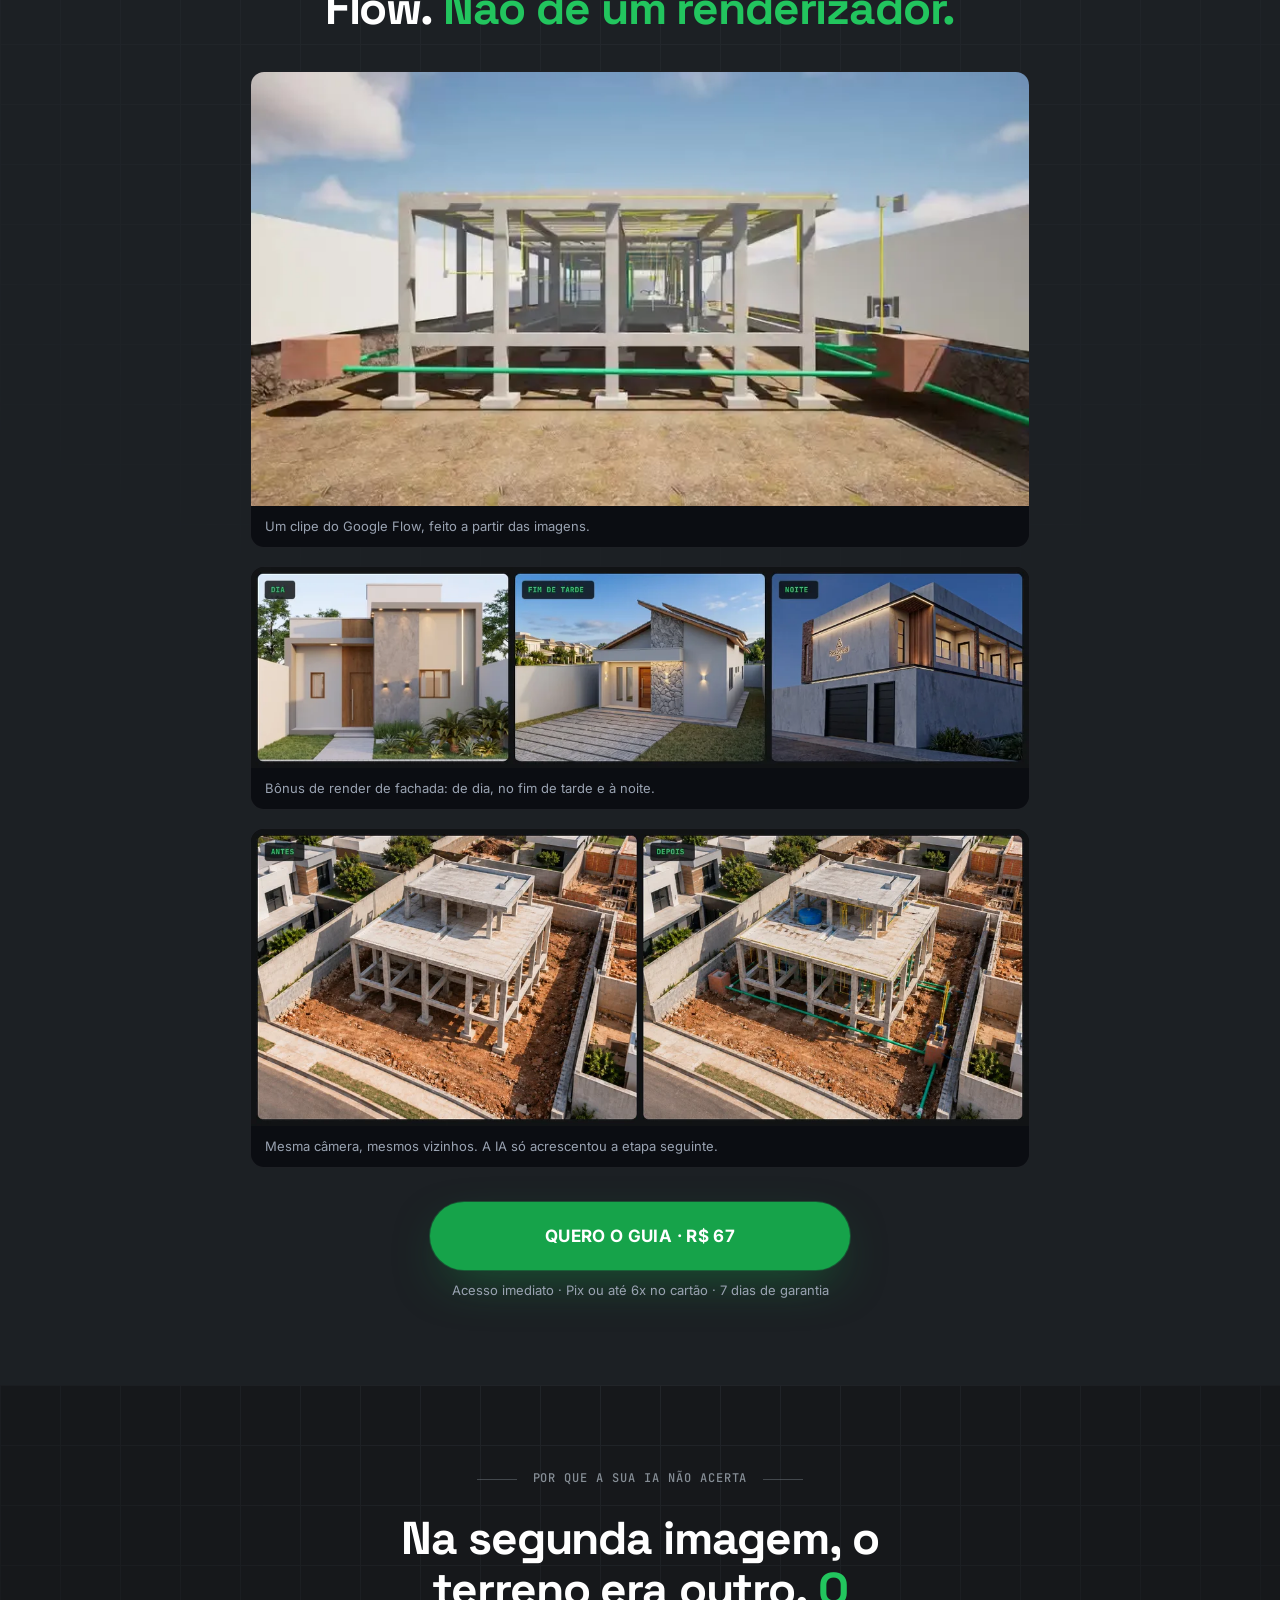
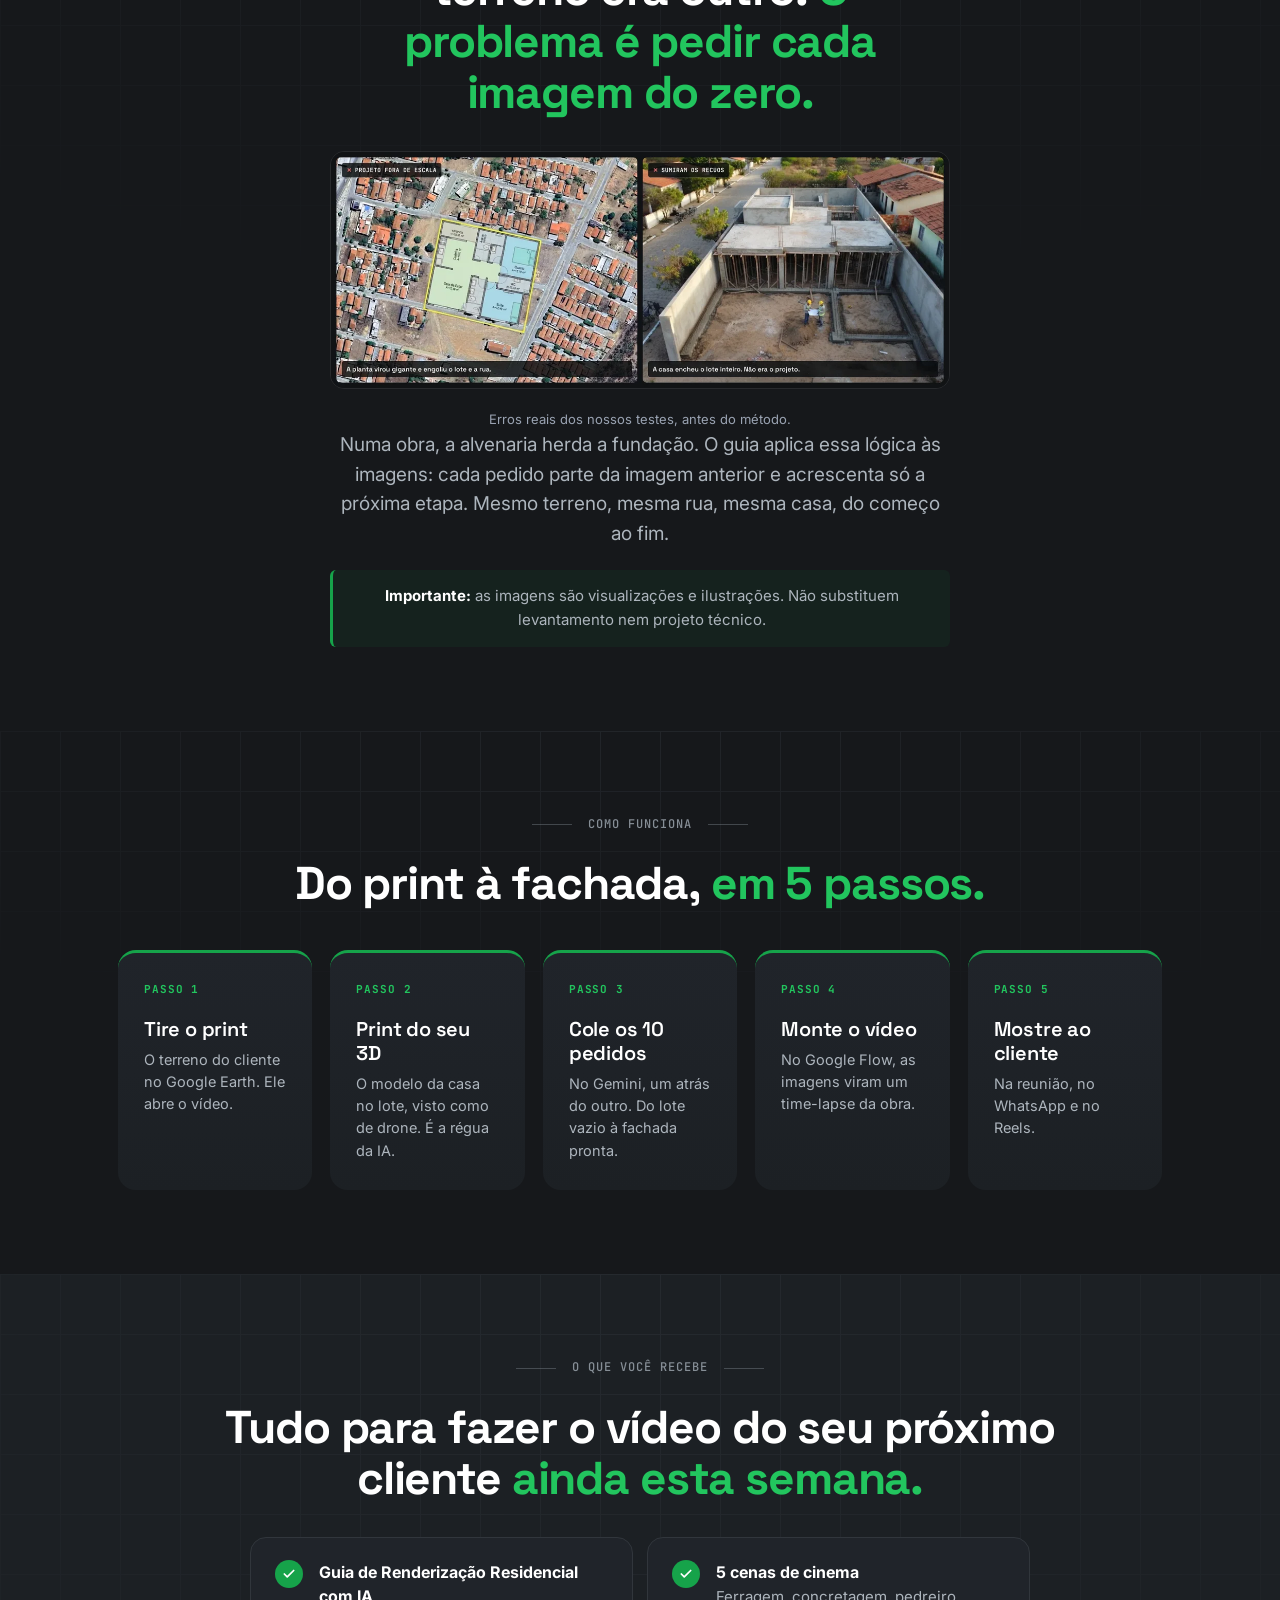
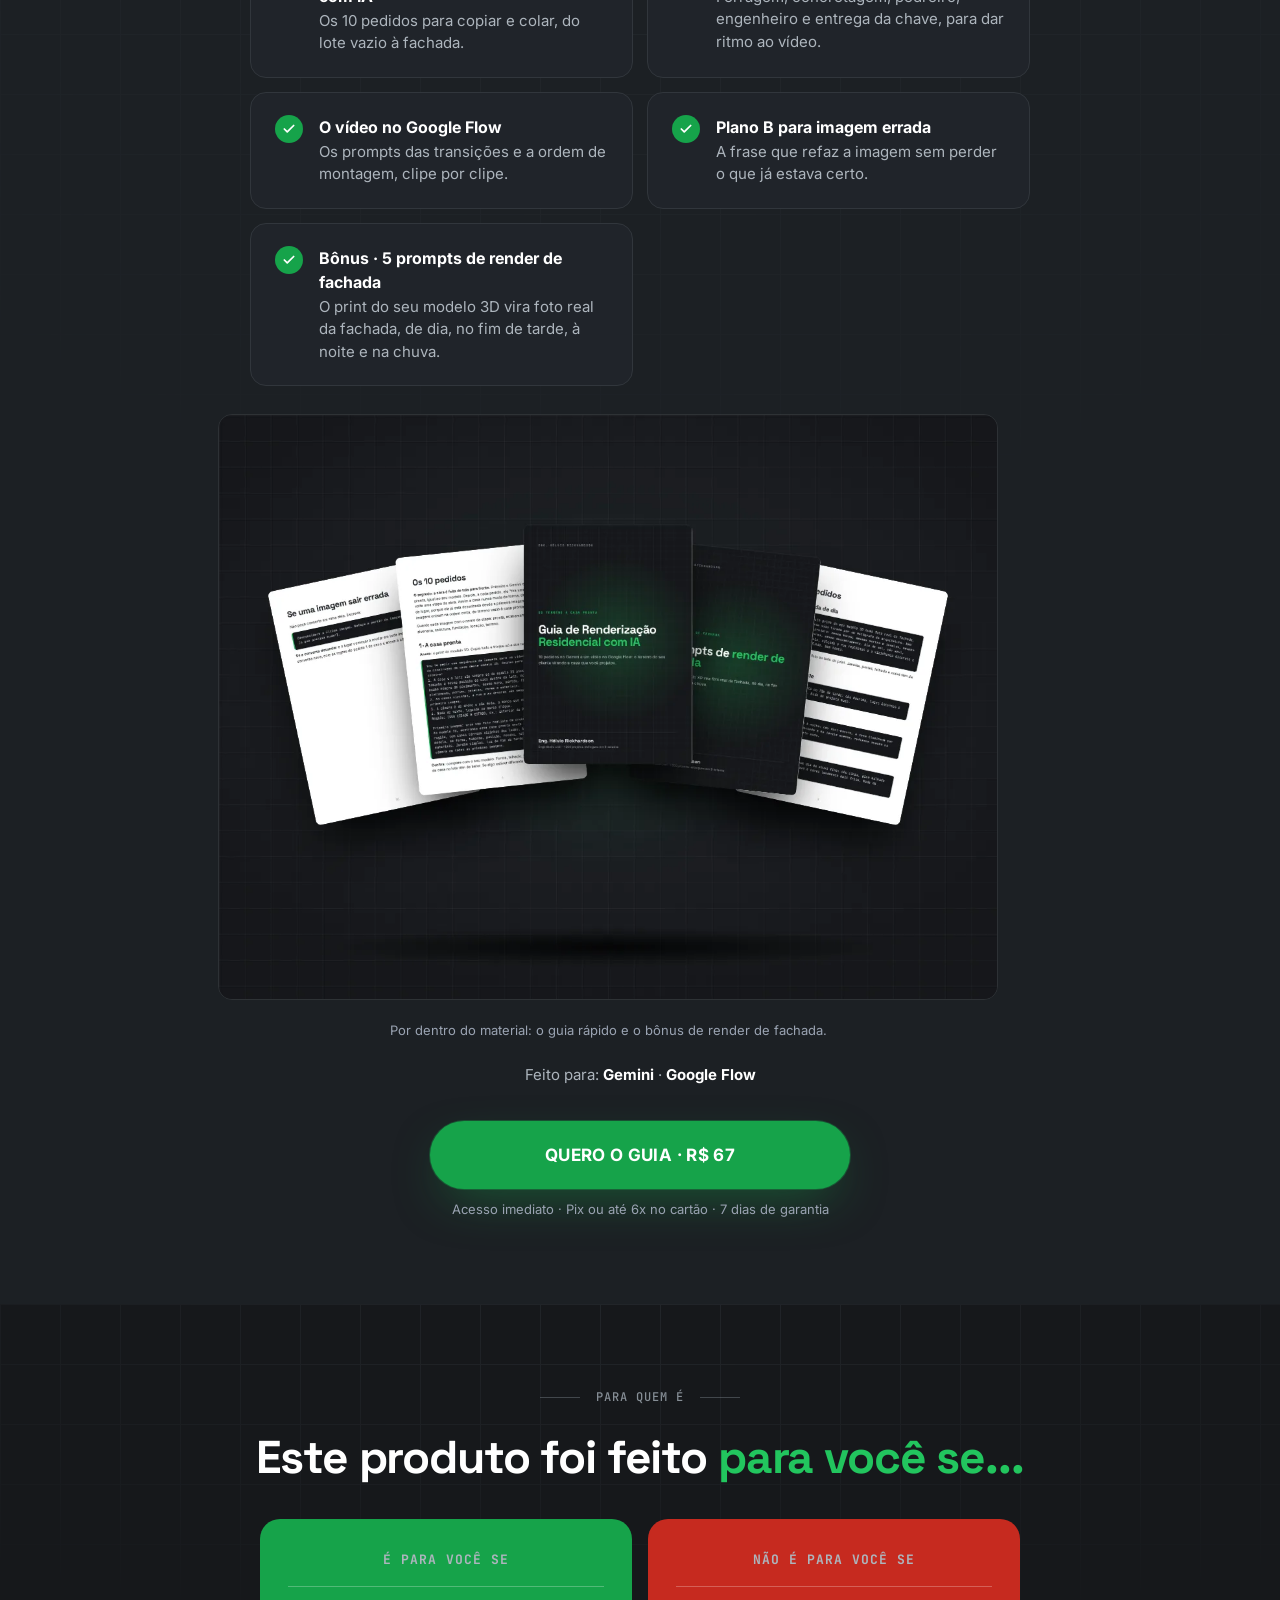
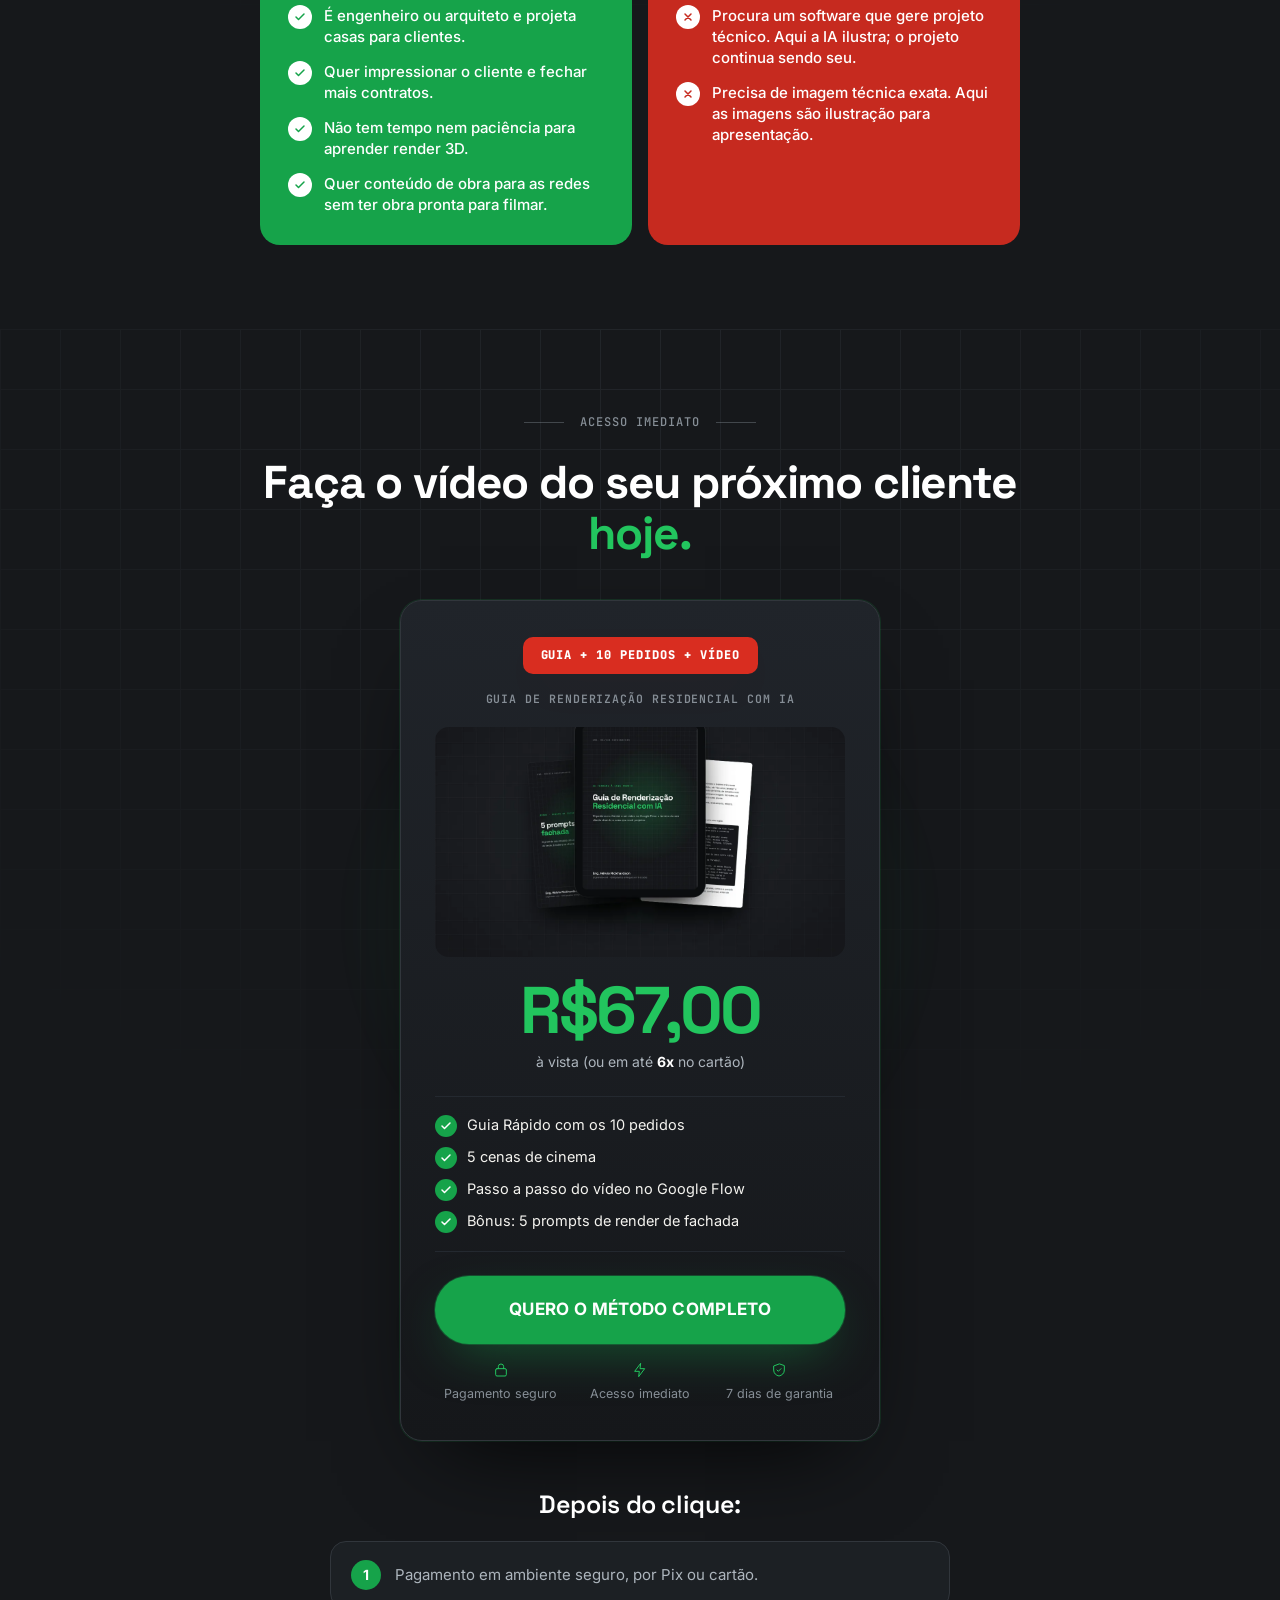
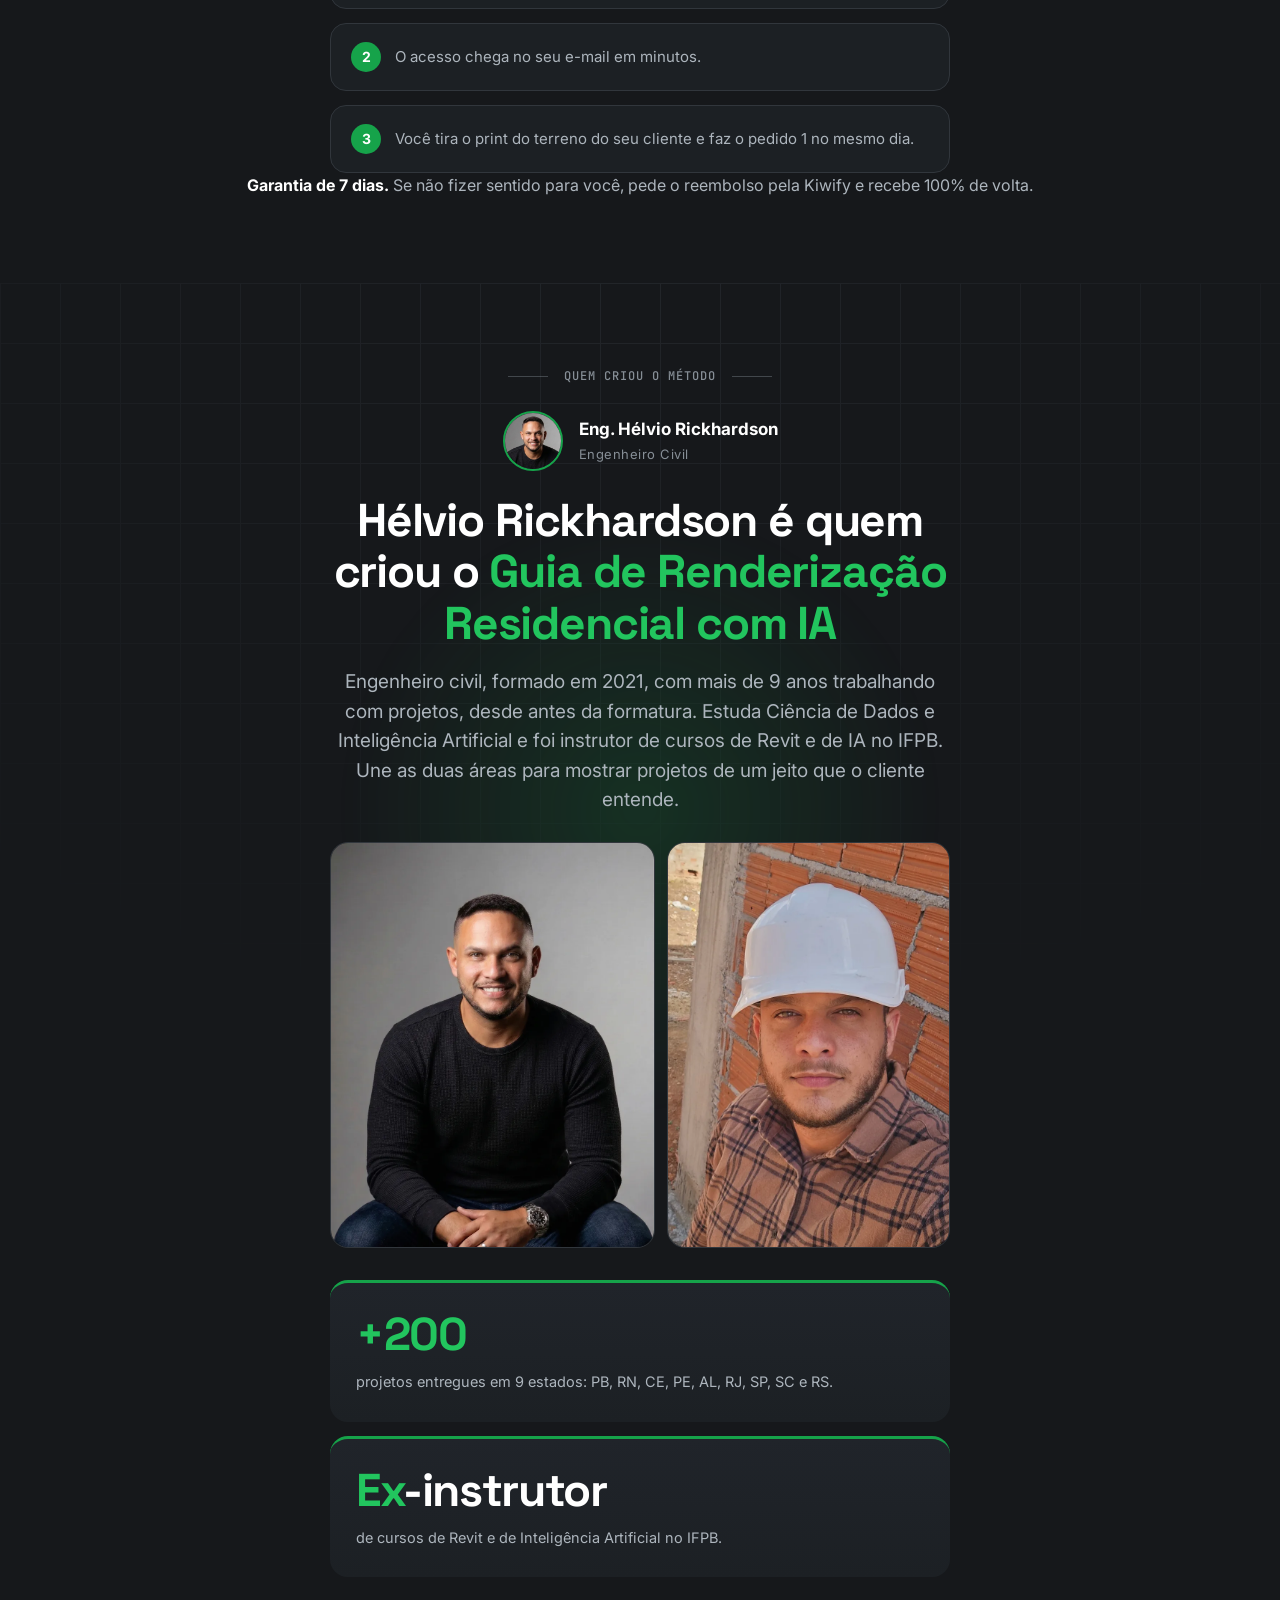
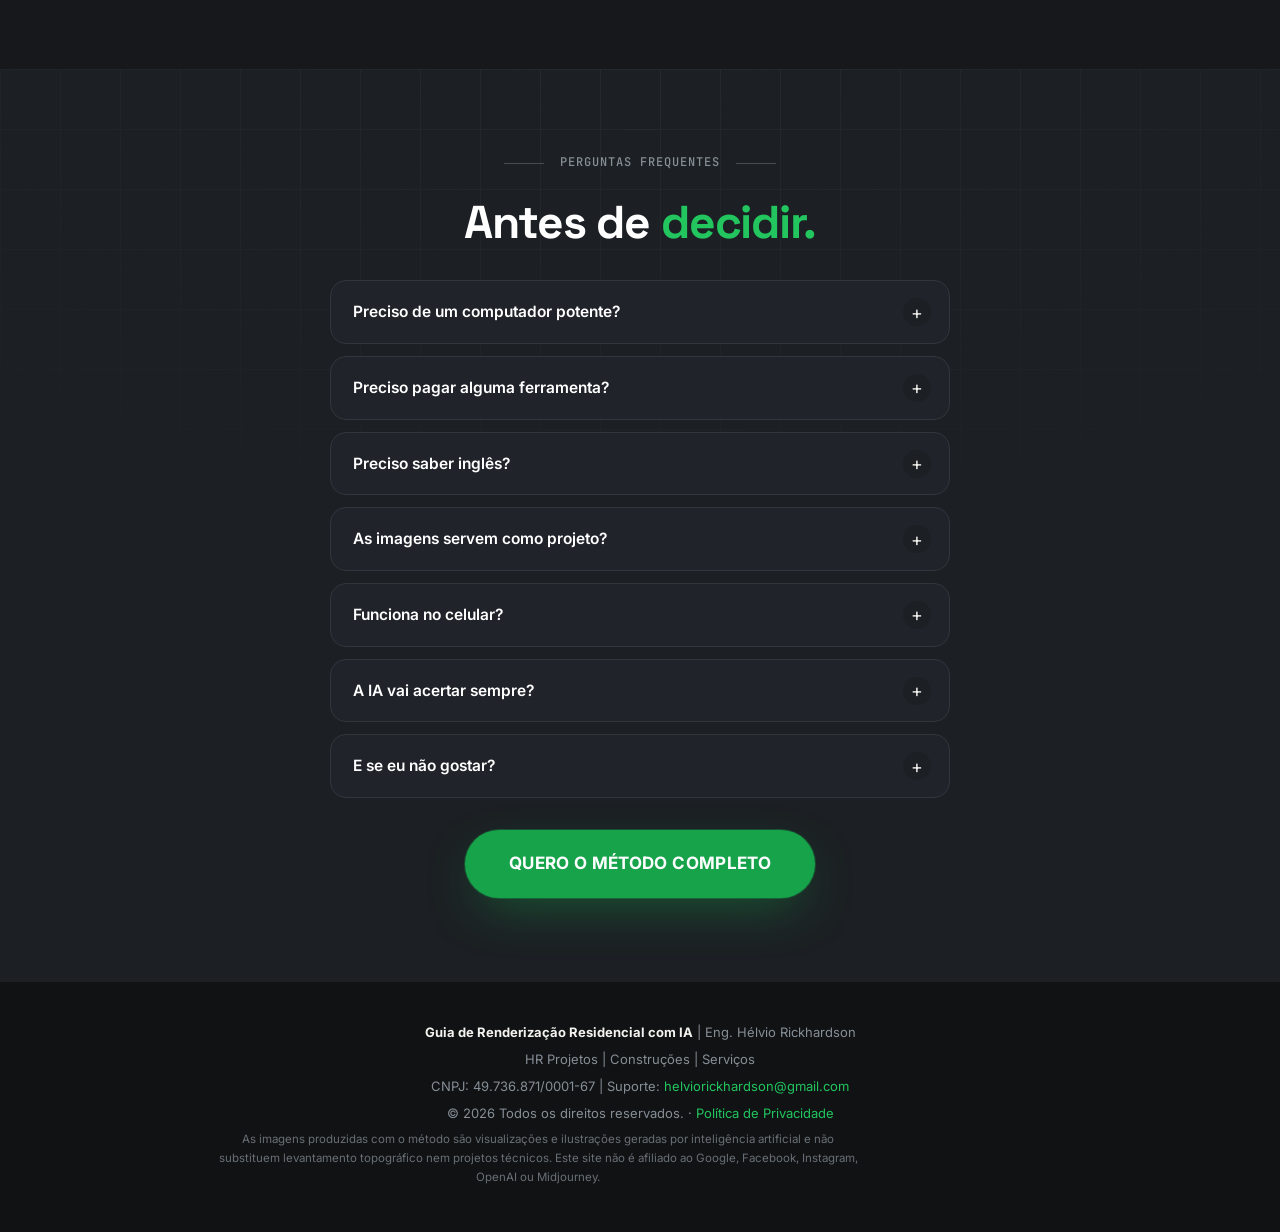
==== commit 613eb20a: "Pagina do guia: preco e botao no topo, resultado logo apos o hero, barra fixa no celular, pagina mai" ====
--- a/04-site/index.html
+++ b/04-site/index.html
@@ -45,6 +45,21 @@
   .cats span{font-size:13px;padding:7px 12px;border-radius:30px;border:1px solid rgba(0,0,0,.12);background:#fff}
   .cats b{color:#16A34A}
 </style>
+<style>
+  .hero__sem{margin:14px auto 0;font:600 15px/1.4 var(--font,inherit);color:var(--green-hi);letter-spacing:.01em}
+  .hero__oferta{margin:26px auto 0;max-width:420px;padding:22px 20px;border-radius:18px;background:rgba(255,255,255,.04);border:1px solid rgba(34,197,94,.35)}
+  .hero__preco{font-size:56px;font-weight:700;line-height:1;color:#fff;margin:0 0 14px}.hero__preco span{font-size:22px;vertical-align:top;margin-right:4px;color:var(--green-hi)}
+  .hero__preco small{display:block;font-size:14px;font-weight:400;line-height:1.4;color:#9aa3b2;margin-top:6px}
+  .hero__oferta .botao,.cta-linha .botao{width:100%;max-width:420px}
+  .cta-linha{text-align:center;margin-top:34px}
+  .cta-mini{font-size:13px;color:#9aa3b2;margin-top:10px}
+  .barra-cta{position:fixed;left:0;right:0;bottom:0;z-index:50;display:flex;align-items:center;justify-content:space-between;gap:12px;padding:10px 14px calc(10px + env(safe-area-inset-bottom));background:rgba(16,18,21,.96);border-top:1px solid rgba(255,255,255,.1);backdrop-filter:blur(8px);transform:translateY(110%);transition:transform .3s}
+  .barra-cta.on{transform:none}.barra-cta b{display:block;color:#fff;font-size:18px}.barra-cta span{font-size:11.5px;color:#9aa3b2;white-space:nowrap}
+  .barra-cta .botao{padding:14px 20px;font-size:14px;white-space:nowrap;margin:0}
+  @media(min-width:860px){.barra-cta{display:none}}
+  body{padding-bottom:0}
+</style>
+<script>addEventListener('scroll',function(){var b=document.getElementById('barra-cta'),o=document.getElementById('oferta');if(!b)return;var r=o.getBoundingClientRect();b.classList.toggle('on',scrollY>700&&!(r.top<innerHeight&&r.bottom>0))},{passive:true})</script>
 </head>
 <body>
 
@@ -62,66 +77,45 @@
   <section class="dobra dobra--escura hero tex glow" id="dobra-01" aria-labelledby="titulo-principal">
     <div class="container">
       <p class="sobrancelha">Para engenheiros e arquitetos que projetam casas</p>
-      <h1 id="titulo-principal">Mostre ao seu cliente <span class="hl">o terreno dele virando a casa que você projetou.</span> Em vídeo, feito por você com IA, em uma tarde.</h1>
+      <h1 id="titulo-principal">Render de fachada e vídeo da obra <span class="hl">com IA, em uma tarde.</span></h1>
+      <p class="hero__sem">Sem computador potente. Sem renderizador caro. Sem programa novo.</p>
       <figure class="hero-seq">
         <img src="assets/img/sequencia-4.webp" alt="Quatro imagens geradas com IA: a estrutura da casa vista de drone, a mesma cena com as instalações, a fachada pronta e a fachada à noite" width="1200" height="908" fetchpriority="high">
-        <figcaption>Imagens geradas com IA pelo Eng. Hélvio: da estrutura à fachada, de dia e à noite.</figcaption>
       </figure>
-      <p class="hero__lead">O <strong>Guia de Renderização Residencial com IA</strong> te dá <strong>10 PEDIDOS PRONTOS PARA COPIAR</strong> no Gemini e o passo a passo para juntar as imagens num <strong>VÍDEO DE TIME-LAPSE NO GOOGLE FLOW</strong>. Você só precisa de um print do Google Earth e um print do seu modelo 3D.</p>
-      <h2>A apresentação que fecha contrato, sem render 3D, sem programa novo e sem precisar entender de IA.</h2>
-      <div class="hero__seta" aria-hidden="true"><svg width="22" height="22" viewBox="0 0 24 24" fill="none" stroke="currentColor" stroke-width="1.6" stroke-linecap="round" stroke-linejoin="round"><path d="M12 4v16M5 13l7 7 7-7"/></svg></div>
+      <p class="hero__lead"><strong>10 pedidos prontos para copiar</strong> no Gemini e o passo a passo do <strong>vídeo no Google Flow</strong>. Você só precisa de um print do Google Earth e um print do seu modelo 3D.</p>
+      <div class="hero__oferta">
+        <p class="hero__preco"><span>R$</span>67<small>à vista ou em até 6x</small></p>
+        <a class="botao" data-checkout href="#checkout">QUERO O GUIA AGORA</a>
+        <p class="cta-mini">Acesso imediato · 7 dias de garantia</p>
+      </div>
     </div>
   </section>
 
   <!-- DOBRA 02 -->
-  <section class="dobra dobra--escura dobra--alt tex" id="dobra-02" aria-labelledby="titulo-prova">
-    <div class="container">
-      <p class="sobrancelha">O que está por trás do método</p>
-      <h2 class="reveal" id="titulo-prova">Não é uma coleção de prompts. <span class="hl">É o vídeo pronto para mostrar ao cliente.</span></h2>
-      <div class="pilares">
-        <article class="pilar reveal"><div class="pilar__n"><b>10</b> pedidos</div><p><strong>Prontos para copiar e colar.</strong> Do lote vazio à fachada da casa que você projetou.</p></article>
-        <article class="pilar reveal"><div class="pilar__n"><b>1</b> conversa</div><p><strong>Tudo no Gemini, um pedido atrás do outro.</strong> É assim que o terreno e a casa não mudam de uma imagem para outra.</p></article>
-        <article class="pilar reveal"><div class="pilar__n"><b>1</b> vídeo</div><p><strong>Montado no Google Flow.</strong> As imagens viram um time-lapse da obra, do terreno à chave na mão.</p></article>
-      </div>
+  <section class="dobra dobra--escura dobra--alt tex" id="resultado" aria-labelledby="titulo-resultado">
+    <div class="container">
+      <p class="sobrancelha">O resultado</p>
+      <h2 class="reveal" id="titulo-resultado">Isso aqui saiu do Gemini e do Google Flow. <span class="hl">Não de um renderizador.</span></h2>
+      <div class="telas col-wide">
+        <figure><video src="assets/img/clipe-flow.mp4" poster="assets/img/clipe-flow.webp" autoplay muted loop playsinline preload="metadata" width="832" height="464" aria-label="Clipe do Google Flow: a câmera sobe por cima da estrutura da casa" style="width:100%;height:auto;display:block;aspect-ratio:832/464;object-fit:cover;background:#000"></video><figcaption>Um clipe do Google Flow, feito a partir das imagens.</figcaption></figure>
+        <figure><img src="assets/img/fachadas-3.webp" alt="Três fachadas geradas com IA: de dia, no fim de tarde e à noite" width="1200" height="310" loading="lazy"><figcaption>Bônus de render de fachada: de dia, no fim de tarde e à noite.</figcaption></figure>
+        <figure><img src="assets/img/antes-depois.webp" alt="A mesma obra vista de drone, antes e depois das instalações, com a mesma câmera e os mesmos vizinhos" width="1200" height="459" loading="lazy"><figcaption>Mesma câmera, mesmos vizinhos. A IA só acrescentou a etapa seguinte.</figcaption></figure>
+      </div>
+      <div class="cta-linha reveal"><a class="botao" data-checkout href="#checkout">QUERO O GUIA · R$ 67</a><p class="cta-mini">Acesso imediato · Pix ou até 6x no cartão · 7 dias de garantia</p></div>
     </div>
   </section>
 
   <!-- DOBRA 03 -->
   <section class="dobra dobra--escura tex" id="dobra-03" aria-labelledby="titulo-pedra">
     <div class="container estreito">
-      <p class="sobrancelha">Talvez você esteja aqui</p>
-      <h2 class="reveal" id="titulo-pedra">Você já pediu uma imagem para a IA. <span class="hl">E na segunda imagem, o terreno era outro.</span></h2>
-      <p class="lead">A IA gera imagens bonitas. O problema é que cada uma vem de um mundo diferente: muda o terreno, muda a rua, muda a casa. Para inspirar, serve. Para apresentar um projeto, não.</p>
+      <p class="sobrancelha">Por que a sua IA não acerta</p>
+      <h2 class="reveal" id="titulo-pedra">Na segunda imagem, o terreno era outro. <span class="hl">O problema é pedir cada imagem do zero.</span></h2>
       <figure class="prova-img reveal">
         <img src="assets/img/sem-metodo.webp" alt="Dois erros reais de IA: a planta ficou gigante e engoliu o lote e a rua, e a casa encheu o lote inteiro sem os recuos do projeto" width="1200" height="459" loading="lazy">
         <figcaption>Erros reais dos nossos testes, antes do método.</figcaption>
       </figure>
-      <div class="vozes">
-        <blockquote class="voz reveal">Peço a fachada e depois a obra, e a casa vem completamente diferente.”</blockquote>
-        <blockquote class="voz reveal">Render 3D de verdade é caro e demorado para o tamanho dos meus projetos.”</blockquote>
-        <blockquote class="voz reveal">Vejo vídeos de terreno virando casa e não faço ideia de como fazem.”</blockquote>
-        <blockquote class="voz reveal">Meu cliente não entende planta. Ele precisa ver.”</blockquote>
-        <blockquote class="voz reveal">Quero conteúdo que mostre obra, mas não tenho obra pronta para filmar.”</blockquote>
-      </div>
-    </div>
-  </section>
-
-  <!-- DOBRA 04 -->
-  <section class="dobra dobra--escura dobra--alt tex" id="dobra-04" aria-labelledby="titulo-diag">
-    <div class="container">
-      <div class="estreito">
-        <p class="sobrancelha">O diagnóstico</p>
-        <h2 class="reveal" id="titulo-diag">O problema não é a ferramenta. <span class="hl">É pedir cada imagem do zero.</span></h2>
-        <p class="lead">Numa obra, a alvenaria herda a fundação, e ninguém refaz a fundação para pintar a parede. O Guia de Renderização Residencial com IA aplica essa lógica às imagens: cada pedido parte da imagem anterior e acrescenta só a próxima etapa da obra.</p>
-        <p class="lead" style="margin-top:24px"><strong>Com o Guia de Renderização Residencial com IA você vai:</strong></p>
-      </div>
-      <ul class="beneficios col-wide">
-        <li class="reveal"><span class="tick"><svg width="14" height="14"><use href="#i-check"/></svg></span><span><strong>Mostrar ao cliente o terreno dele virando a casa dele,</strong> antes de a obra começar.</span></li>
-        <li class="reveal"><span class="tick"><svg width="14" height="14"><use href="#i-check"/></svg></span><span><strong>Fechar mais contratos</strong> com uma apresentação que os concorrentes da sua cidade não têm.</span></li>
-        <li class="reveal"><span class="tick"><svg width="14" height="14"><use href="#i-check"/></svg></span><span><strong>Ter um vídeo de antes e depois</strong> pronto para o WhatsApp e para o Reels.</span></li>
-        <li class="reveal"><span class="tick"><svg width="14" height="14"><use href="#i-check"/></svg></span><span><strong>Fazer tudo sozinho, em uma tarde,</strong> sem render 3D e sem aprender programa novo.</span></li>
-      </ul>
-      <div class="estreito"><p class="nota-resp"><strong>Importante:</strong> as imagens são visualizações e ilustrações. Não substituem levantamento nem projeto técnico.</p></div>
+      <p class="lead">Numa obra, a alvenaria herda a fundação. O guia aplica essa lógica às imagens: cada pedido parte da imagem anterior e acrescenta só a próxima etapa. Mesmo terreno, mesma rua, mesma casa, do começo ao fim.</p>
+      <p class="nota-resp"><strong>Importante:</strong> as imagens são visualizações e ilustrações. Não substituem levantamento nem projeto técnico.</p>
     </div>
   </section>
 
@@ -137,12 +131,7 @@
         <article class="passo reveal"><div class="passo__n">Passo 4</div><h3>Monte o vídeo</h3><p>No Google Flow, as imagens viram um time-lapse da obra.</p></article>
         <article class="passo reveal"><div class="passo__n">Passo 5</div><h3>Mostre ao cliente</h3><p>Na reunião, no WhatsApp e no Reels.</p></article>
       </div>
-      <div class="telas col-wide" id="sequencia">
-        <figure><img src="assets/img/antes-depois.webp" alt="A mesma obra vista de drone, antes e depois das instalações, com a mesma câmera e os mesmos vizinhos" width="1200" height="459" loading="lazy"><figcaption>Mesma câmera, mesmos vizinhos. A IA só acrescentou a etapa seguinte.</figcaption></figure>
-        <figure><video src="assets/img/clipe-flow.mp4" poster="assets/img/clipe-flow.webp" autoplay muted loop playsinline preload="metadata" width="832" height="464" aria-label="Clipe do Google Flow: a câmera sobe por cima da estrutura da casa" style="width:100%;display:block;aspect-ratio:832/464;object-fit:cover;background:#000"></video><figcaption>Um clipe do Google Flow, feito a partir das imagens.</figcaption></figure>
-        <figure><img src="assets/img/ebook-paginas.webp" alt="Páginas do e-book com o método, as mensagens de abertura e os prompts" width="1200" height="900" loading="lazy"><figcaption>Por dentro do material: o guia rápido e o bônus de render de fachada</figcaption></figure>
-      </div>
-    </div>
+      </div>
   </section>
 
   <!-- DOBRA 06 -->
@@ -157,8 +146,9 @@
         <li class="reveal"><span class="tick"><svg width="14" height="14"><use href="#i-check"/></svg></span><span><strong>Plano B para imagem errada</strong>A frase que refaz a imagem sem perder o que já estava certo.</span></li>
         <li class="reveal"><span class="tick"><svg width="14" height="14"><use href="#i-check"/></svg></span><span><strong>Bônus · 5 prompts de render de fachada</strong>O print do seu modelo 3D vira foto real da fachada, de dia, no fim de tarde, à noite e na chuva.</span></li>
       </ul>
-      <figure class="prova-img reveal col-wide" style="margin-top:28px"><img src="assets/img/fachadas-3.webp" alt="Três fachadas geradas com IA: de dia, no fim de tarde e à noite" width="1200" height="310" loading="lazy"><figcaption>Do bônus de render de fachada: de dia, no fim de tarde e à noite.</figcaption></figure>
+      <figure class="prova-img reveal col-wide" style="margin-top:28px"><img src="assets/img/ebook-paginas.webp" alt="Páginas do e-book com o método, as mensagens de abertura e os prompts" width="1200" height="900" loading="lazy"><figcaption>Por dentro do material: o guia rápido e o bônus de render de fachada.</figcaption></figure>
       <p class="cats-ferr col-wide">Feito para: <b>Gemini</b> · <b>Google Flow</b></p>
+      <div class="cta-linha reveal"><a class="botao" data-checkout href="#checkout">QUERO O GUIA · R$ 67</a><p class="cta-mini">Acesso imediato · Pix ou até 6x no cartão · 7 dias de garantia</p></div>
     </div>
   </section>
 
@@ -177,22 +167,7 @@
           <li><span class="tick"><svg width="12" height="12"><use href="#i-x"/></svg></span>Procura um software que gere projeto técnico. Aqui a IA ilustra; o projeto continua sendo seu.</li>
           <li><span class="tick"><svg width="12" height="12"><use href="#i-x"/></svg></span>Precisa de imagem técnica exata. Aqui as imagens são ilustração para apresentação.</li></ul></div>
       </div>
-      <div class="card-identificou col-wide">Se você se identificou com pelo menos 2 itens da primeira lista, este produto foi feito para você.</div>
-    </div>
-  </section>
-
-  <!-- DOBRA 08 -->
-  <section class="dobra dobra--escura dobra--alt tex" id="dobra-08" aria-labelledby="titulo-ancora">
-    <div class="container">
-      <p class="sobrancelha">Coloque na balança</p>
-      <h2 class="reveal" id="titulo-ancora">Quanto custa mostrar <span class="hl">"como vai ficar"</span> hoje?</h2>
-      <h3 class="stack-titulo">O caminho tradicional:</h3>
-      <div class="stack reveal">
-        <div class="srow"><span>Render 3D terceirizado</span><span class="pr">por imagem, em dias</span></div>
-        <div class="srow"><span>Animação de obra</span><span class="pr">fora do orçamento</span></div>
-        <div class="srow"><span>Aprender modelagem 3D</span><span class="pr">meses de curso</span></div>
-      </div>
-      <p class="nota-suspense">Ou 10 pedidos prontos e uma tarde de trabalho. <b>Veja abaixo.</b></p>
+      
     </div>
   </section>
 
@@ -226,22 +201,7 @@
         <div><b>2</b><p>O acesso chega no seu e-mail em minutos.</p></div>
         <div><b>3</b><p>Você tira o print do terreno do seu cliente e faz o pedido 1 no mesmo dia.</p></div>
       </div>
-    </div>
-  </section>
-
-  <!-- DOBRA 10 -->
-  <section class="dobra dobra--escura tex glow conversa" id="dobra-10" aria-labelledby="titulo-conversa">
-    <div class="container estreito">
-      <p class="sobrancelha">Conversa séria</p>
-      <h2 class="reveal" id="titulo-conversa">A decisão <span class="hl">é sua.</span></h2>
-      <p class="lead">Daqui, existem três caminhos.</p>
-      <div class="caminhos">
-        <div class="caminho reveal"><strong>1. Continuar sem imagens.</strong>E apresentar projetos só com planta, que o cliente não entende.</div>
-        <div class="caminho reveal"><strong>2. Pedir imagens soltas para a IA.</strong>E ver o terreno e a casa mudarem a cada tentativa.</div>
-        <div class="caminho caminho--bom reveal"><strong>3. Usar 10 pedidos prontos.</strong>Investir R$ 67 e mostrar ao seu cliente o terreno dele virando a casa dele.</div>
-      </div>
-      <p class="fecho"><strong>Garantia de 7 dias.</strong> Se não fizer sentido para você, pede o reembolso pela Kiwify e recebe 100% de volta.</p>
-      <p class="centro" style="margin-top:24px"><a class="botao" data-checkout href="#checkout">QUERO O MÉTODO COMPLETO</a></p>
+      <p class="fecho centro"><strong>Garantia de 7 dias.</strong> Se não fizer sentido para você, pede o reembolso pela Kiwify e recebe 100% de volta.</p>
     </div>
   </section>
 
@@ -263,19 +223,7 @@
         <article class="pilar reveal"><div class="pilar__n"><b>+200</b></div><p>projetos entregues em 9 estados: PB, RN, CE, PE, AL, RJ, SP, SC e RS.</p></article>
         <article class="pilar reveal"><div class="pilar__n"><b>Ex</b>-instrutor</div><p>de cursos de Revit e de Inteligência Artificial no IFPB.</p></article>
       </div>
-      <div class="pricebox">
-        <span class="pricebox__flag">Guia + 10 pedidos + vídeo</span>
-        <p class="pricebox__nome">Guia de Renderização Residencial com IA</p>
-        <p class="pricebox__por"><span class="px">R$<b>67</b>,00</span></p>
-        <p class="pricebox__parc">à vista (ou em até <b>6x</b> no cartão)</p>
-        <a class="botao" data-checkout href="#checkout">GARANTIR MEU ACESSO AGORA</a>
-        <ul class="selos">
-          <li><svg width="16" height="16"><use href="#i-lock"/></svg>Pagamento seguro</li>
-          <li><svg width="16" height="16"><use href="#i-zap"/></svg>Acesso imediato</li>
-          <li><svg width="16" height="16"><use href="#i-shield"/></svg>7 dias de garantia</li>
-        </ul>
-      </div>
-    </div>
+      </div>
   </section>
 
   <!-- DOBRA 12 -->
@@ -285,6 +233,10 @@
       <h2 id="titulo-faq">Antes de <span class="hl">decidir.</span></h2>
       <div class="faq">
         <div class="faq__item">
+          <button class="faq__pergunta" aria-expanded="false" aria-controls="faq0" id="faq0-btn">Preciso de um computador potente?</button>
+          <div class="faq__resposta" id="faq0" role="region" aria-labelledby="faq0-btn"><p>Não. O Gemini e o Google Flow rodam nos servidores do Google: você usa pelo navegador, e quem faz o trabalho pesado é a nuvem. Não precisa de placa de vídeo nem de renderizador instalado.</p></div>
+        </div>
+        <div class="faq__item">
           <button class="faq__pergunta" aria-expanded="false" aria-controls="faq1" id="faq1-btn">Preciso pagar alguma ferramenta?</button>
           <div class="faq__resposta" id="faq1" role="region" aria-labelledby="faq1-btn"><p>Dá para começar sem pagar nada: o Gemini tem uso gratuito com limites, e o Google Flow dá créditos diários grátis para quem tem conta Google. Com um plano pago do Google, você gera mais por dia.</p></div>
         </div>
@@ -314,6 +266,9 @@
   </section>
 
 </main>
+
+<div class="barra-cta" id="barra-cta"><div><b>R$ 67</b><span>7 dias de garantia</span></div><a class="botao" data-checkout href="#checkout">QUERO O GUIA</a></div>
+
 
 <footer class="rodape">
   <div class="container">
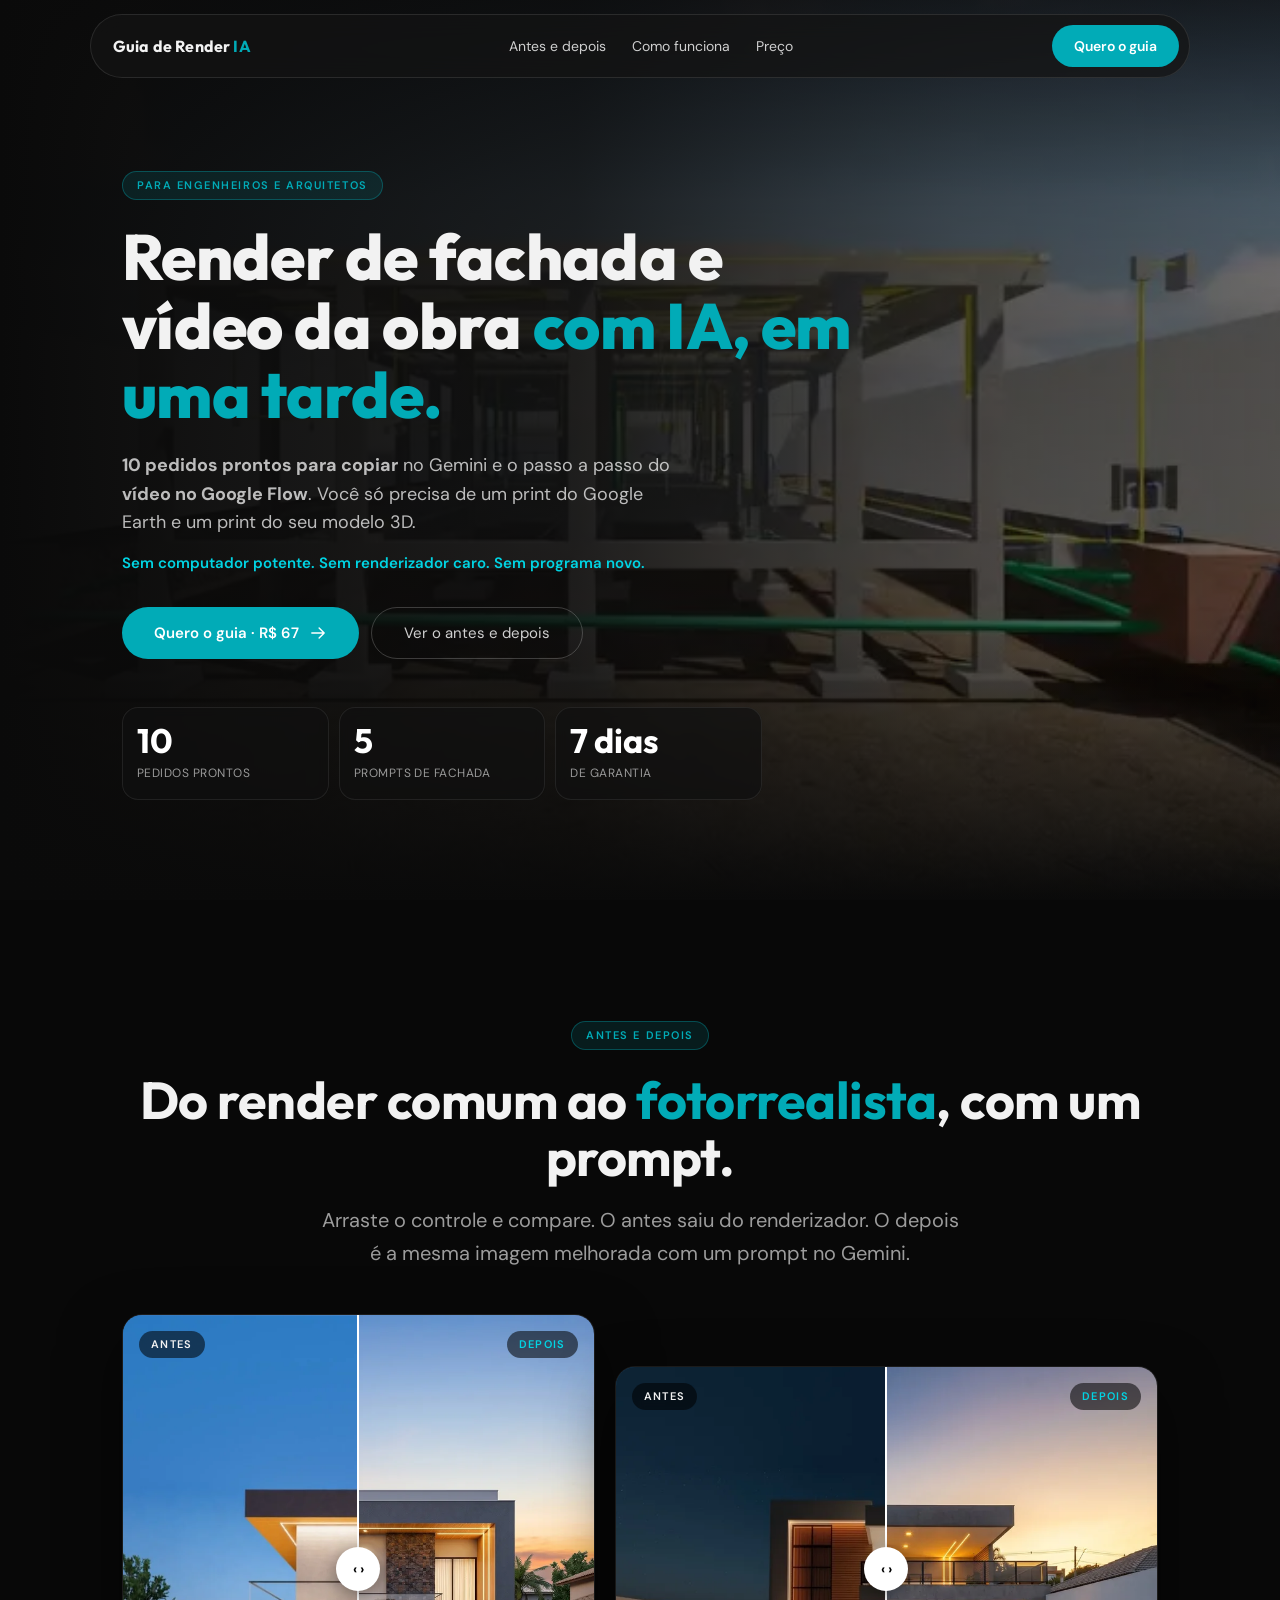
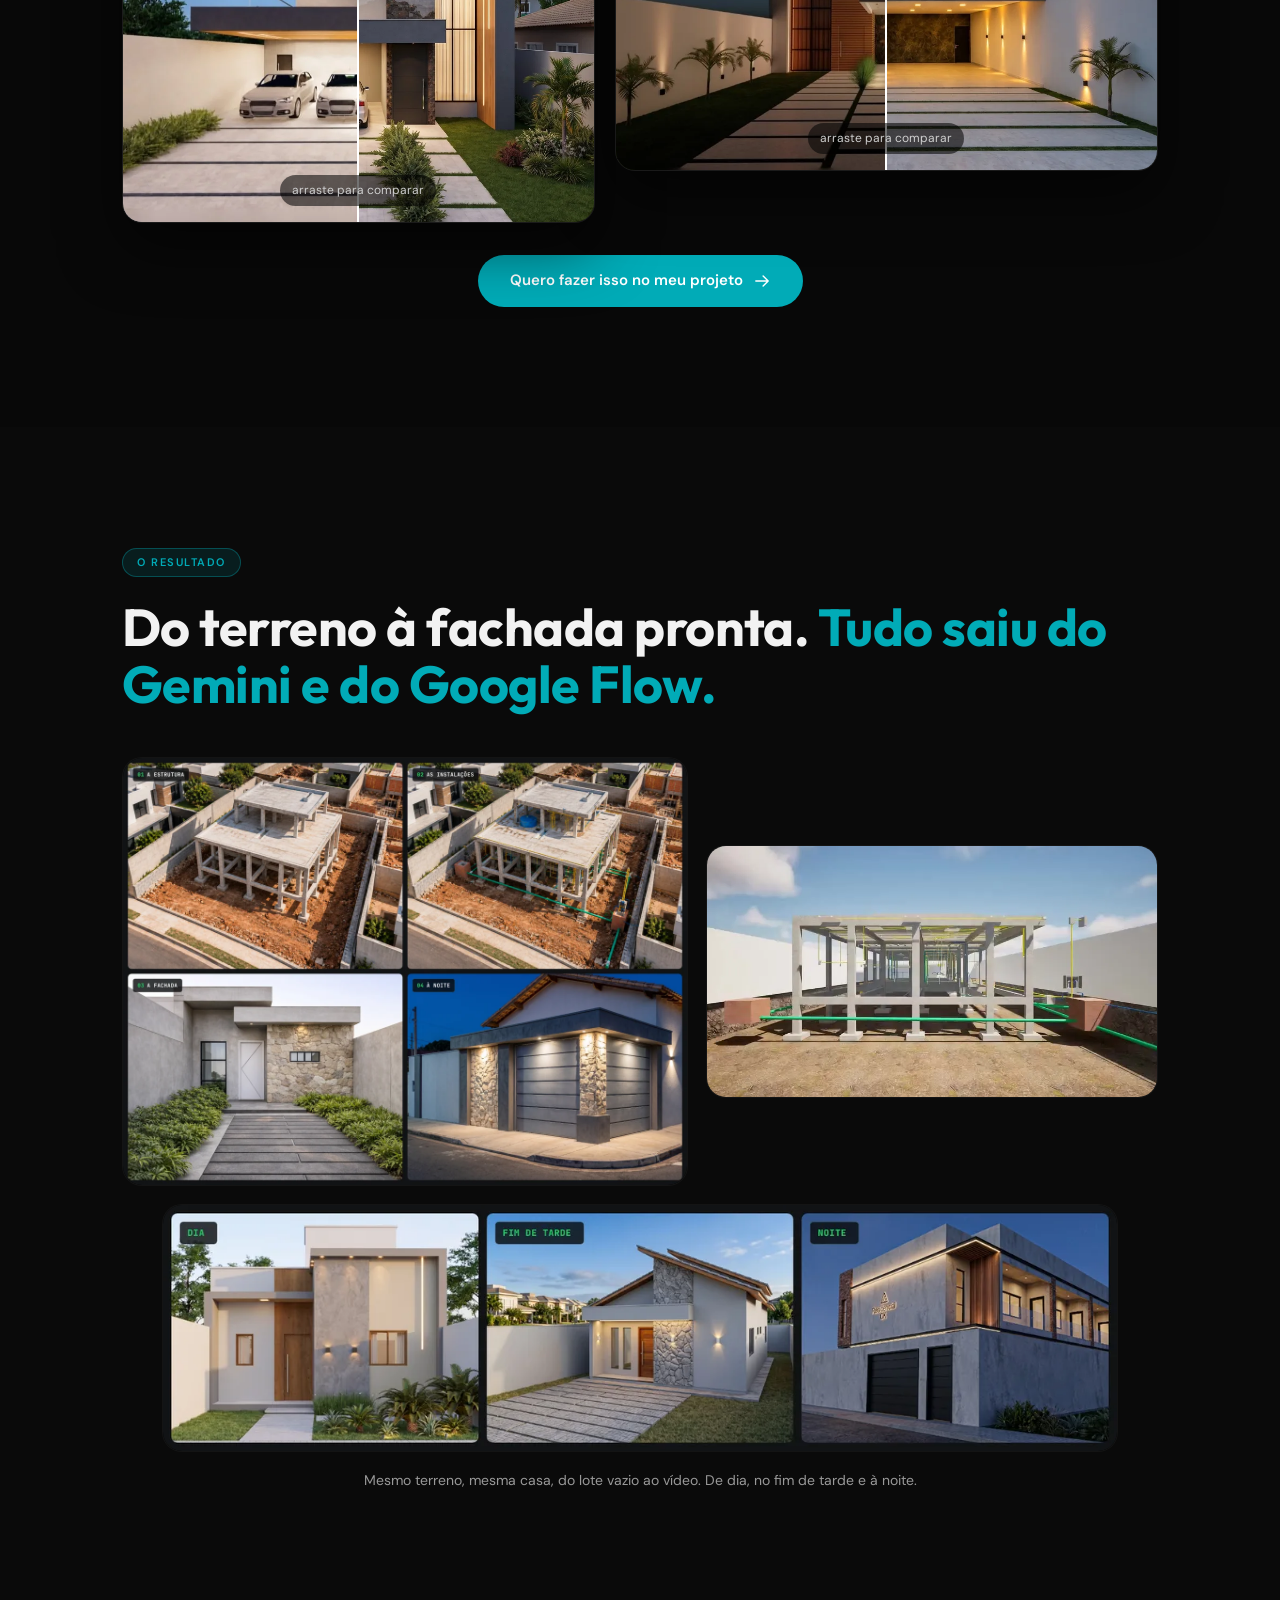
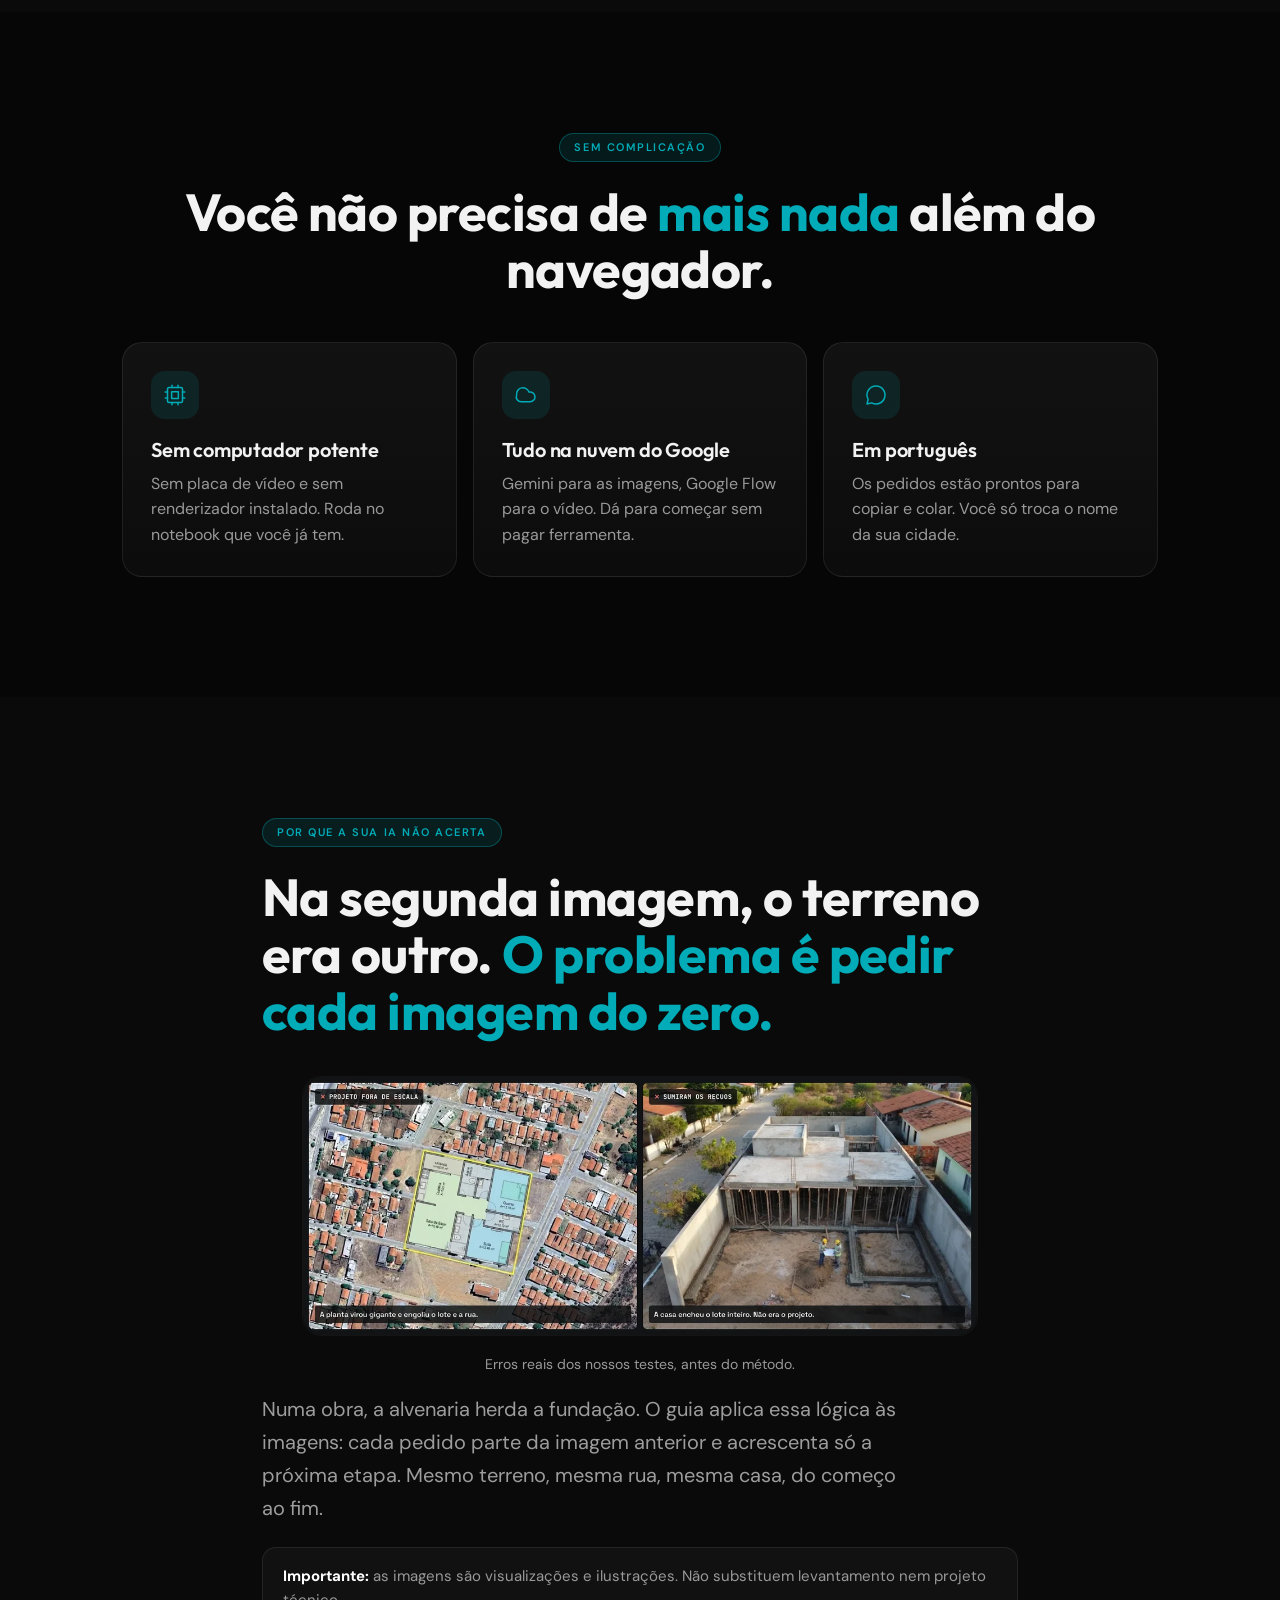
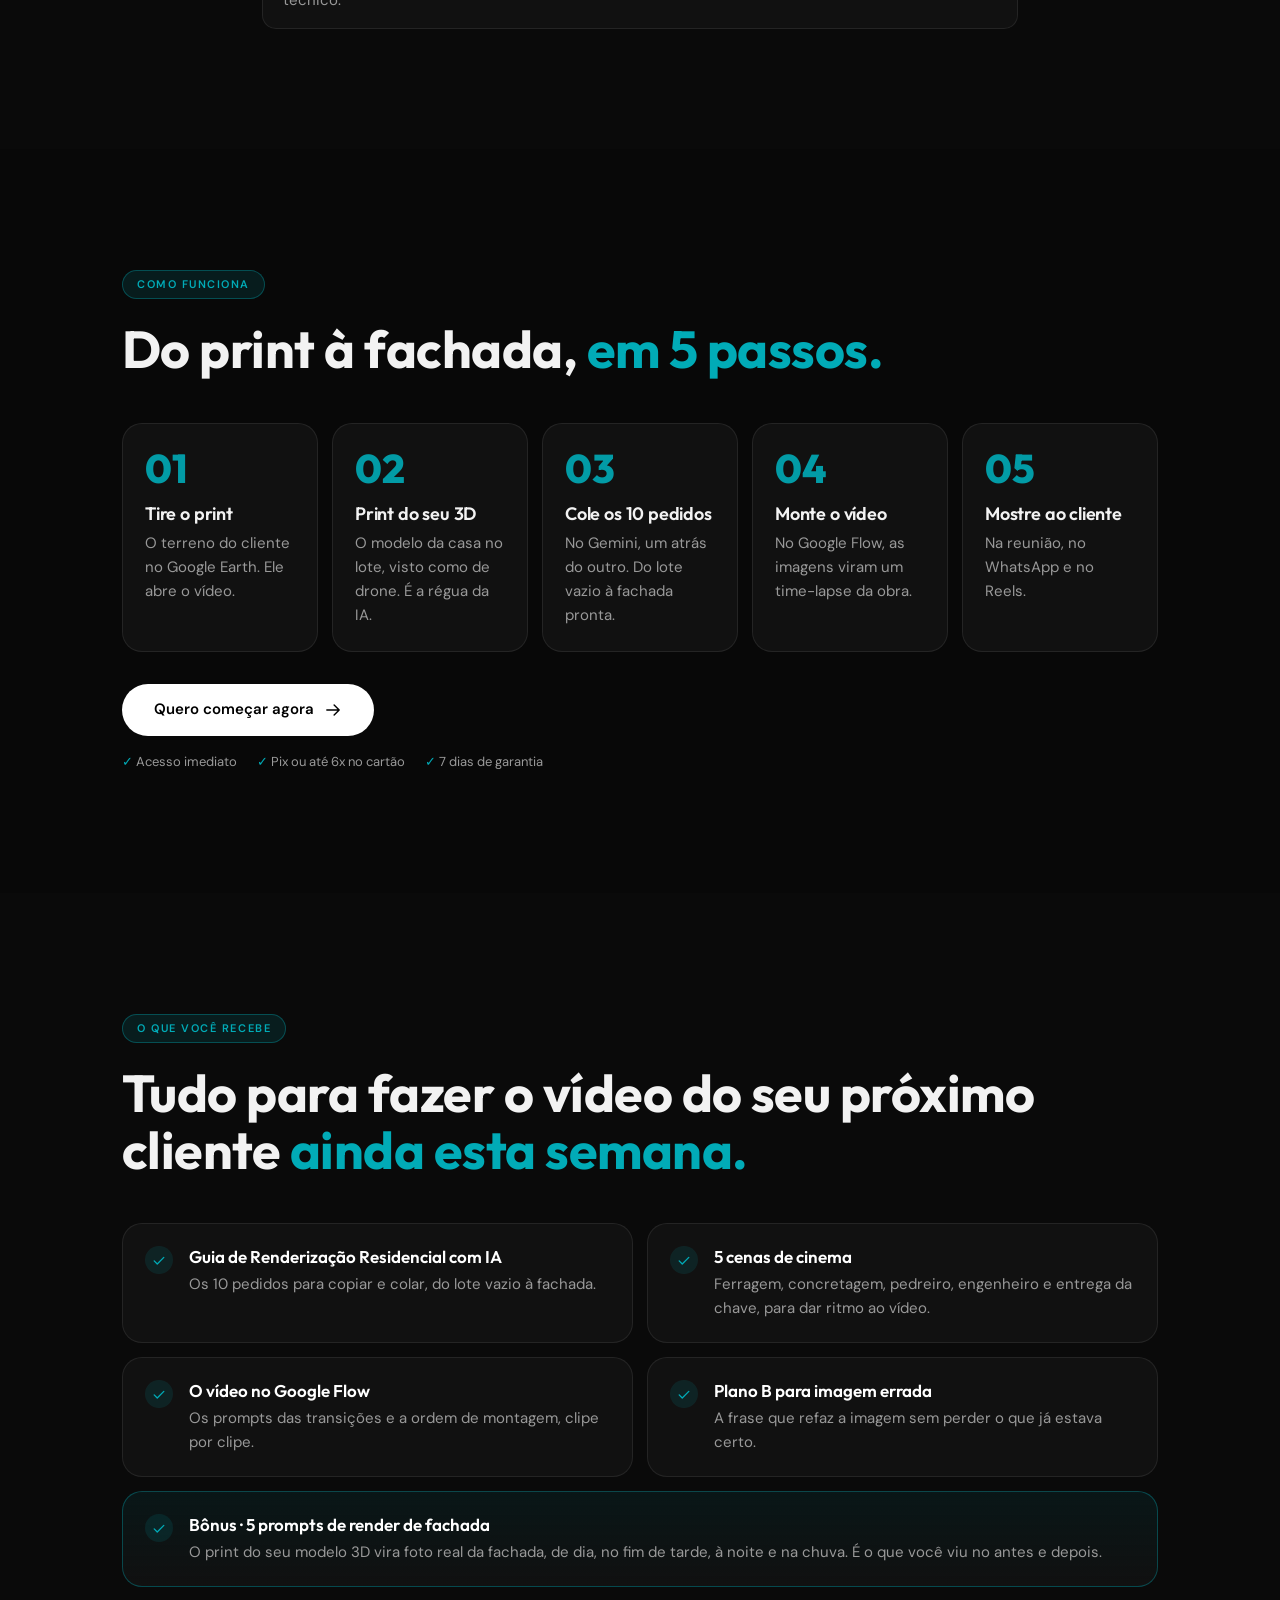
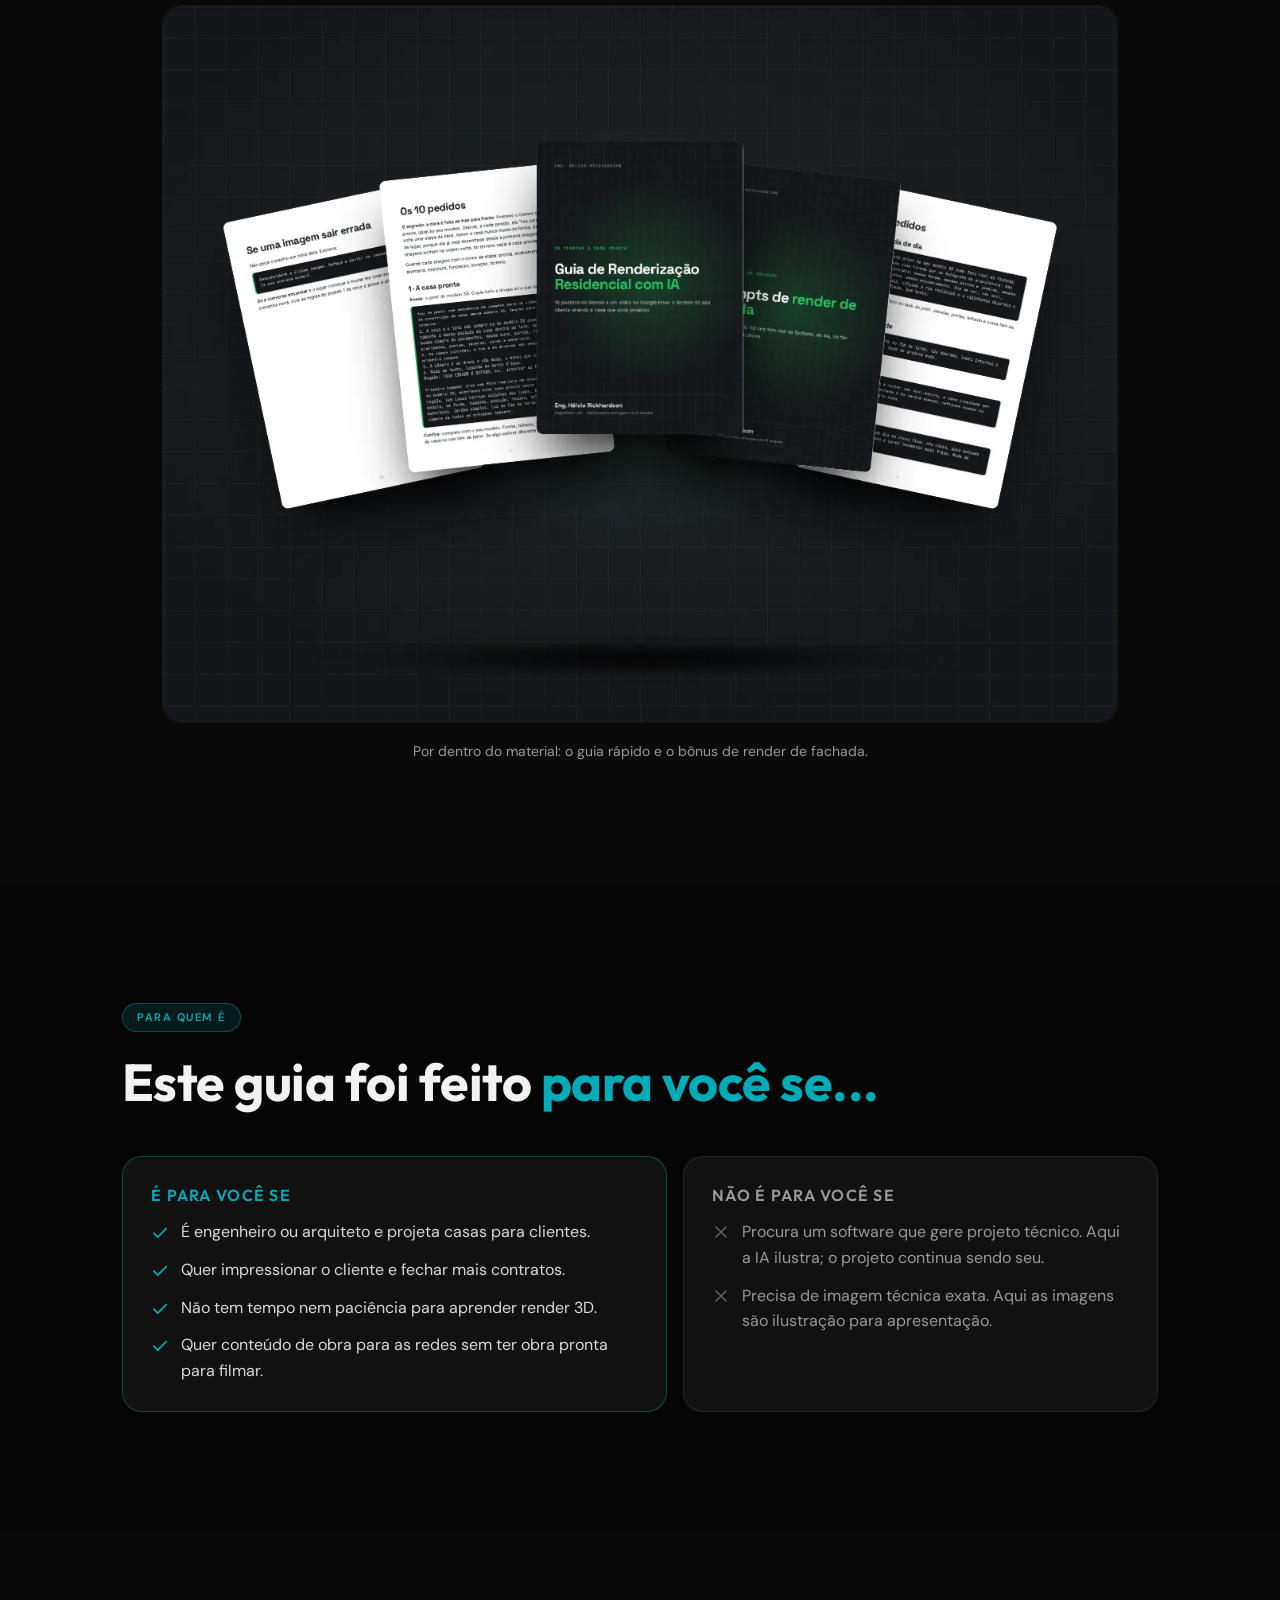
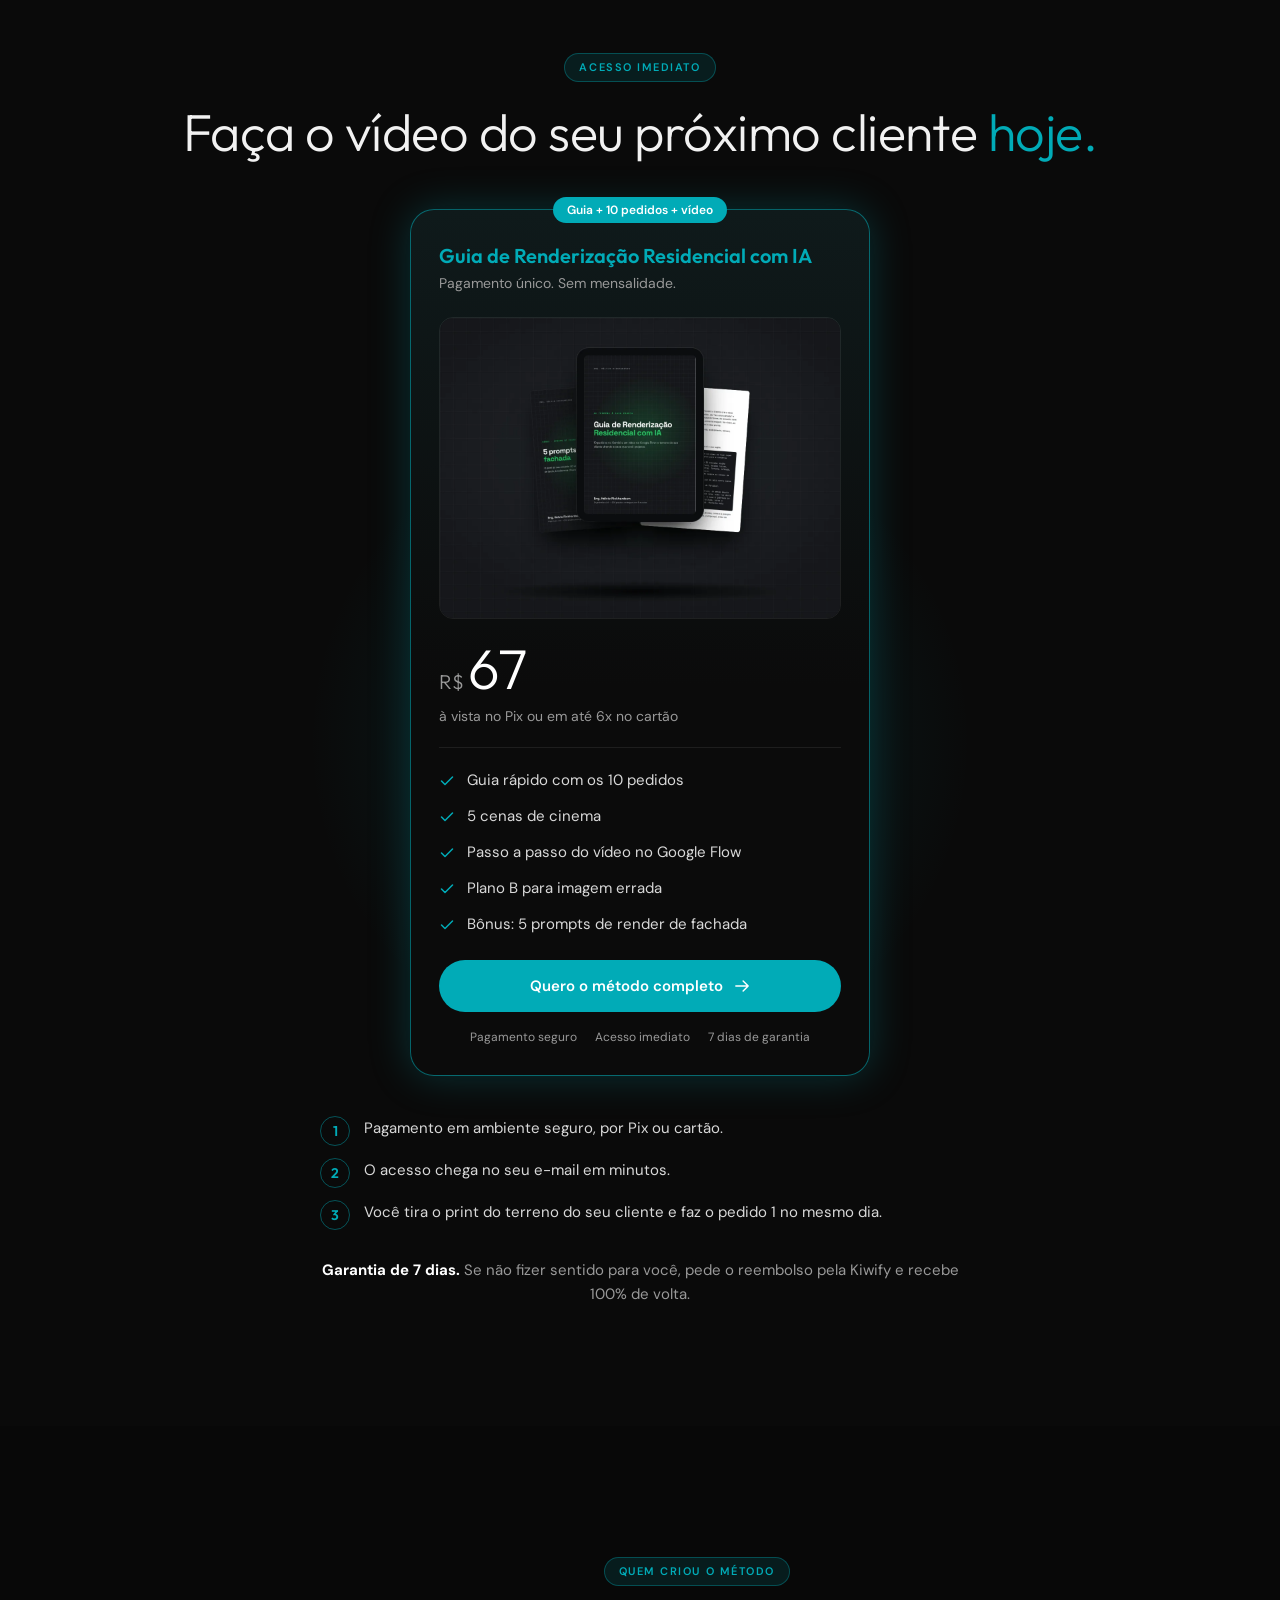
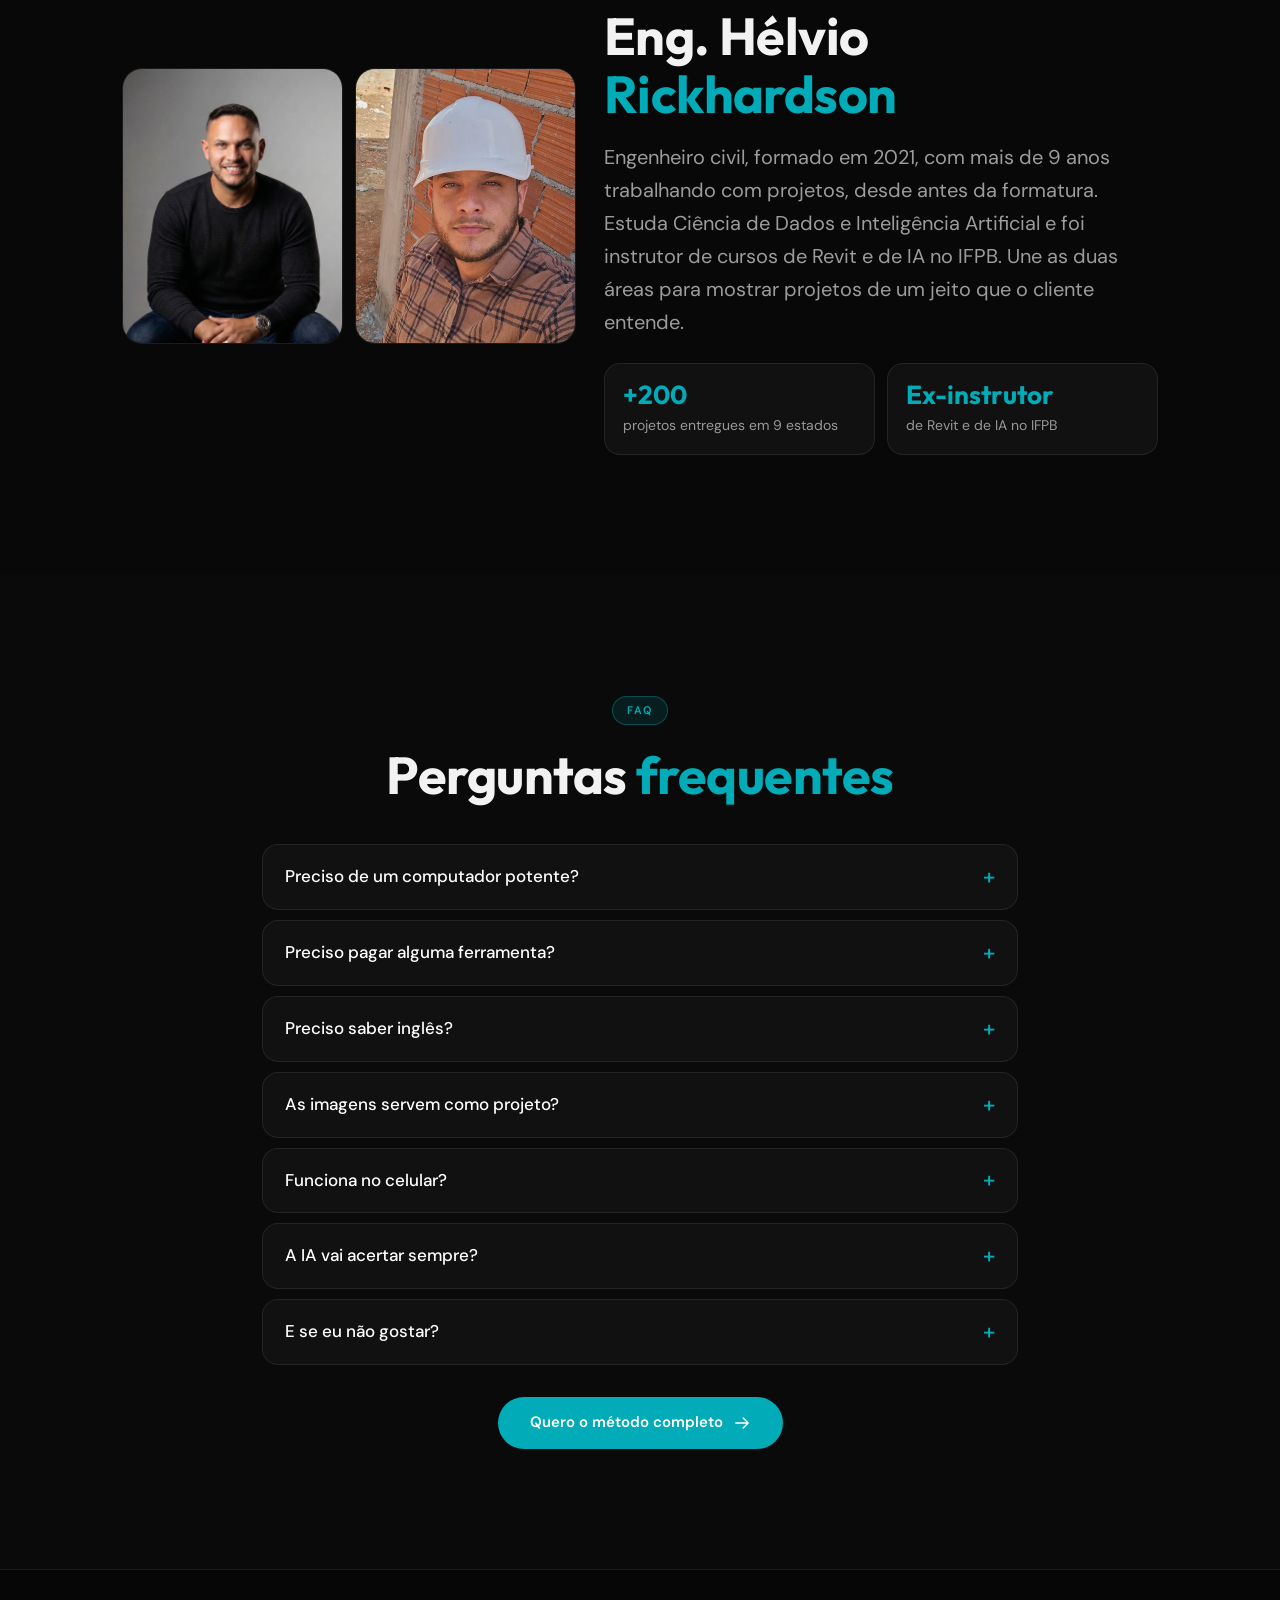
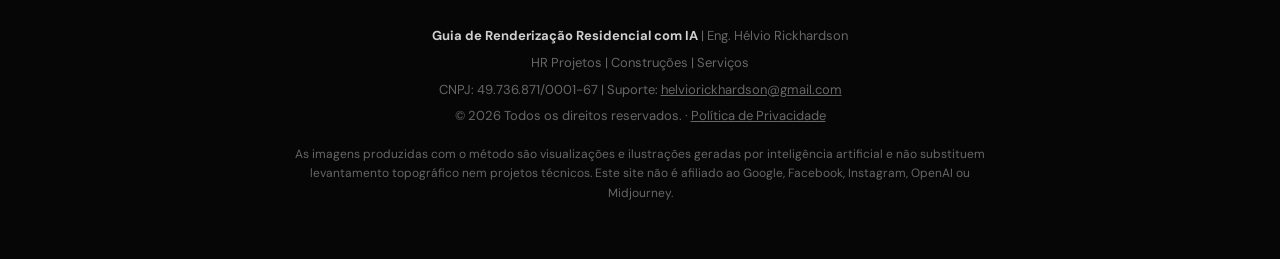
==== commit 04d35beb: "Página de vendas v2: design dark + turquesa, 2 sliders de antes/depois, hero com vídeo Co-Authored-B" ====
--- a/04-site/index.html
+++ b/04-site/index.html
@@ -6,14 +6,14 @@
   <title>Guia de Renderização Residencial com IA | Eng. Hélvio Rickhardson</title>
   <meta name="description" content="10 pedidos prontos para o Gemini e um vídeo no Google Flow: o terreno do seu cliente virando a casa que você projetou. Para engenheiros e arquitetos.">
   <meta property="og:title" content="Guia de Renderização Residencial com IA: do terreno à casa pronta">
-  <meta property="og:description" content="Mostre ao seu cliente o terreno dele virando a casa que você projetou. Em vídeo, feito por você com IA, em uma tarde.">
+  <meta property="og:description" content="Render de fachada e vídeo da obra com IA, em uma tarde. Sem computador potente e sem renderizador caro.">
   <meta property="og:type" content="website">
-  <meta property="og:image" content="assets/img/sequencia-4.webp">
-  <meta name="theme-color" content="#16181B">
+  <meta property="og:image" content="assets/img/ba-depois.webp">
+  <meta name="theme-color" content="#0A0A0A">
   <link rel="preconnect" href="https://fonts.googleapis.com">
   <link rel="preconnect" href="https://fonts.gstatic.com" crossorigin>
-  <link href="https://fonts.googleapis.com/css2?family=Space+Grotesk:wght@400;500;600;700&family=Inter:wght@400;500;600;700;800&family=JetBrains+Mono:wght@500;700&display=swap" rel="stylesheet">
-  <link rel="stylesheet" href="assets/style.css">
+  <link href="https://fonts.googleapis.com/css2?family=Outfit:wght@300;400;600;700;800&family=DM+Sans:wght@400;500;600&display=swap" rel="stylesheet">
+  <link rel="stylesheet" href="assets/rm.css">
 <!-- Meta Pixel -->
 <script>
 !function(f,b,e,v,n,t,s){if(f.fbq)return;n=f.fbq=function(){n.callMethod?
@@ -27,248 +27,239 @@
 </script>
 <noscript><img height="1" width="1" style="display:none" src="https://www.facebook.com/tr?id=1654862689766544&ev=PageView&noscript=1"/></noscript>
 <!-- Fim Meta Pixel (a compra, Purchase, e disparada pela Kiwify) -->
-<style>
-  .hero-mock img{border-radius:14px}
-  .hero-seq{max-width:960px;margin:28px auto 0}
-  .hero-seq img{width:100%;height:auto;display:block;border-radius:14px;border:1px solid rgba(255,255,255,.08)}
-  .hero-seq figcaption,.prova-img figcaption{font-size:13px;color:#9aa3b2;margin-top:10px;text-align:center}
-  .prova-img{margin:32px 0 0}.prova-img img{width:100%;height:auto;display:block;border-radius:14px;border:1px solid rgba(255,255,255,.08)}
-  .telas{display:grid;gap:18px;margin-top:36px}
-  .telas figure{margin:0;border-radius:14px;overflow:hidden;border:1px solid rgba(255,255,255,.08);background:#0b0d12}
-  .telas img{width:100%;height:auto;display:block}
-  .telas figcaption{font-size:13px;padding:10px 14px;color:#9aa3b2}
-  @media(min-width:860px){.telas--2{grid-template-columns:1.4fr 1fr;align-items:start}}
-  .nota-resp{margin-top:22px;padding:14px 18px;border-left:3px solid var(--green,#16A34A);background:rgba(22,163,74,.07);border-radius:6px;font-size:15px}
-  .cats-ferr{margin-top:22px;font-size:15px;color:#5b616b}.cats-ferr b{color:#16181B}
-  .passos--5{grid-template-columns:repeat(auto-fit,minmax(180px,1fr))}
-  .cats{display:flex;flex-wrap:wrap;gap:8px;margin-top:18px}
-  .cats span{font-size:13px;padding:7px 12px;border-radius:30px;border:1px solid rgba(0,0,0,.12);background:#fff}
-  .cats b{color:#16A34A}
-</style>
-<style>
-  .hero__sem{margin:14px auto 0;font:600 15px/1.4 var(--font,inherit);color:var(--green-hi);letter-spacing:.01em}
-  .hero__oferta{margin:26px auto 0;max-width:420px;padding:22px 20px;border-radius:18px;background:rgba(255,255,255,.04);border:1px solid rgba(34,197,94,.35)}
-  .hero__preco{font-size:56px;font-weight:700;line-height:1;color:#fff;margin:0 0 14px}.hero__preco span{font-size:22px;vertical-align:top;margin-right:4px;color:var(--green-hi)}
-  .hero__preco small{display:block;font-size:14px;font-weight:400;line-height:1.4;color:#9aa3b2;margin-top:6px}
-  .hero__oferta .botao,.cta-linha .botao{width:100%;max-width:420px}
-  .cta-linha{text-align:center;margin-top:34px}
-  .cta-mini{font-size:13px;color:#9aa3b2;margin-top:10px}
-  .barra-cta{position:fixed;left:0;right:0;bottom:0;z-index:50;display:flex;align-items:center;justify-content:space-between;gap:12px;padding:10px 14px calc(10px + env(safe-area-inset-bottom));background:rgba(16,18,21,.96);border-top:1px solid rgba(255,255,255,.1);backdrop-filter:blur(8px);transform:translateY(110%);transition:transform .3s}
-  .barra-cta.on{transform:none}.barra-cta b{display:block;color:#fff;font-size:18px}.barra-cta span{font-size:11.5px;color:#9aa3b2;white-space:nowrap}
-  .barra-cta .botao{padding:14px 20px;font-size:14px;white-space:nowrap;margin:0}
-  @media(min-width:860px){.barra-cta{display:none}}
-  body{padding-bottom:0}
-</style>
-<script>addEventListener('scroll',function(){var b=document.getElementById('barra-cta'),o=document.getElementById('oferta');if(!b)return;var r=o.getBoundingClientRect();b.classList.toggle('on',scrollY>700&&!(r.top<innerHeight&&r.bottom>0))},{passive:true})</script>
 </head>
 <body>
 
 <svg width="0" height="0" style="position:absolute" aria-hidden="true">
-  <symbol id="i-check" viewBox="0 0 24 24"><path d="M20 6 9 17l-5-5" fill="none" stroke="currentColor" stroke-width="3" stroke-linecap="round" stroke-linejoin="round"/></symbol>
-  <symbol id="i-x" viewBox="0 0 24 24"><path d="M18 6 6 18M6 6l12 12" fill="none" stroke="currentColor" stroke-width="3" stroke-linecap="round"/></symbol>
-  <symbol id="i-lock" viewBox="0 0 24 24"><g fill="none" stroke="currentColor" stroke-width="1.5" stroke-linecap="round" stroke-linejoin="round"><rect x="4" y="10" width="16" height="11" rx="2"/><path d="M8 10V7a4 4 0 0 1 8 0v3"/></g></symbol>
-  <symbol id="i-zap" viewBox="0 0 24 24"><path d="M13 2 4 14h7l-1 8 9-12h-7z" fill="none" stroke="currentColor" stroke-width="1.5" stroke-linejoin="round"/></symbol>
-  <symbol id="i-shield" viewBox="0 0 24 24"><g fill="none" stroke="currentColor" stroke-width="1.5" stroke-linecap="round" stroke-linejoin="round"><path d="M12 3 4 6v6c0 5 3.5 8 8 9 4.5-1 8-4 8-9V6z"/><path d="m9 12 2 2 4-4"/></g></symbol>
+  <symbol id="i-check" viewBox="0 0 256 256"><path d="M40 144l56 56L216 80" fill="none" stroke="currentColor" stroke-width="24" stroke-linecap="round" stroke-linejoin="round"/></symbol>
+  <symbol id="i-x" viewBox="0 0 256 256"><path d="M200 56 56 200M56 56l144 144" fill="none" stroke="currentColor" stroke-width="20" stroke-linecap="round"/></symbol>
+  <symbol id="i-arrow" viewBox="0 0 256 256"><path d="M40 128h176M144 56l72 72-72 72" fill="none" stroke="currentColor" stroke-width="20" stroke-linecap="round" stroke-linejoin="round"/></symbol>
+  <symbol id="i-cpu" viewBox="0 0 256 256"><g fill="none" stroke="currentColor" stroke-width="16" stroke-linecap="round" stroke-linejoin="round"><rect x="48" y="48" width="160" height="160" rx="16"/><rect x="92" y="92" width="72" height="72"/><path d="M160 24v24M96 24v24M160 208v24M96 208v24M24 96h24M24 160h24M208 96h24M208 160h24"/></g></symbol>
+  <symbol id="i-cloud" viewBox="0 0 256 256"><path d="M80 200h92a52 52 0 1 0-12-102.6A68 68 0 0 0 28 128a52 52 0 0 0 52 72Z" fill="none" stroke="currentColor" stroke-width="16" stroke-linejoin="round"/></symbol>
+  <symbol id="i-chat" viewBox="0 0 256 256"><path d="M128 32a96 96 0 0 0-84 142.5L32 224l49.5-12A96 96 0 1 0 128 32Z" fill="none" stroke="currentColor" stroke-width="16" stroke-linejoin="round"/></symbol>
+  <symbol id="i-lock" viewBox="0 0 256 256"><g fill="none" stroke="currentColor" stroke-width="16" stroke-linecap="round" stroke-linejoin="round"><rect x="40" y="88" width="176" height="128" rx="8"/><path d="M88 88V56a40 40 0 0 1 80 0v32"/></g></symbol>
 </svg>
 
-<main>
-
-  <!-- DOBRA 01 -->
-  <section class="dobra dobra--escura hero tex glow" id="dobra-01" aria-labelledby="titulo-principal">
-    <div class="container">
-      <p class="sobrancelha">Para engenheiros e arquitetos que projetam casas</p>
+<header class="nav">
+  <a class="nav__logo" href="#topo">Guia de Render <b>IA</b></a>
+  <nav class="nav__links"><a href="#antes-depois">Antes e depois</a><a href="#como-funciona">Como funciona</a><a href="#oferta">Preço</a></nav>
+  <a class="btn btn--p" data-checkout href="#checkout">Quero o guia</a>
+</header>
+
+<main id="topo">
+
+  <!-- DOBRA 01 · HERO -->
+  <section class="hero" aria-labelledby="titulo-principal">
+    <div class="hero__bg" aria-hidden="true">
+      <video src="assets/img/clipe-flow.mp4" poster="assets/img/clipe-flow.webp" autoplay muted loop playsinline preload="metadata"></video>
+    </div>
+    <div class="container">
+      <span class="tag">Para engenheiros e arquitetos</span>
       <h1 id="titulo-principal">Render de fachada e vídeo da obra <span class="hl">com IA, em uma tarde.</span></h1>
+      <p class="hero__sub"><strong>10 pedidos prontos para copiar</strong> no Gemini e o passo a passo do <strong>vídeo no Google Flow</strong>. Você só precisa de um print do Google Earth e um print do seu modelo 3D.</p>
       <p class="hero__sem">Sem computador potente. Sem renderizador caro. Sem programa novo.</p>
-      <figure class="hero-seq">
-        <img src="assets/img/sequencia-4.webp" alt="Quatro imagens geradas com IA: a estrutura da casa vista de drone, a mesma cena com as instalações, a fachada pronta e a fachada à noite" width="1200" height="908" fetchpriority="high">
-      </figure>
-      <p class="hero__lead"><strong>10 pedidos prontos para copiar</strong> no Gemini e o passo a passo do <strong>vídeo no Google Flow</strong>. Você só precisa de um print do Google Earth e um print do seu modelo 3D.</p>
-      <div class="hero__oferta">
-        <p class="hero__preco"><span>R$</span>67<small>à vista ou em até 6x</small></p>
-        <a class="botao" data-checkout href="#checkout">QUERO O GUIA AGORA</a>
-        <p class="cta-mini">Acesso imediato · 7 dias de garantia</p>
-      </div>
-    </div>
-  </section>
-
-  <!-- DOBRA 02 -->
-  <section class="dobra dobra--escura dobra--alt tex" id="resultado" aria-labelledby="titulo-resultado">
-    <div class="container">
-      <p class="sobrancelha">O resultado</p>
-      <h2 class="reveal" id="titulo-resultado">Isso aqui saiu do Gemini e do Google Flow. <span class="hl">Não de um renderizador.</span></h2>
-      <div class="telas col-wide">
-        <figure><video src="assets/img/clipe-flow.mp4" poster="assets/img/clipe-flow.webp" autoplay muted loop playsinline preload="metadata" width="832" height="464" aria-label="Clipe do Google Flow: a câmera sobe por cima da estrutura da casa" style="width:100%;height:auto;display:block;aspect-ratio:832/464;object-fit:cover;background:#000"></video><figcaption>Um clipe do Google Flow, feito a partir das imagens.</figcaption></figure>
-        <figure><img src="assets/img/fachadas-3.webp" alt="Três fachadas geradas com IA: de dia, no fim de tarde e à noite" width="1200" height="310" loading="lazy"><figcaption>Bônus de render de fachada: de dia, no fim de tarde e à noite.</figcaption></figure>
-        <figure><img src="assets/img/antes-depois.webp" alt="A mesma obra vista de drone, antes e depois das instalações, com a mesma câmera e os mesmos vizinhos" width="1200" height="459" loading="lazy"><figcaption>Mesma câmera, mesmos vizinhos. A IA só acrescentou a etapa seguinte.</figcaption></figure>
-      </div>
-      <div class="cta-linha reveal"><a class="botao" data-checkout href="#checkout">QUERO O GUIA · R$ 67</a><p class="cta-mini">Acesso imediato · Pix ou até 6x no cartão · 7 dias de garantia</p></div>
-    </div>
-  </section>
-
-  <!-- DOBRA 03 -->
-  <section class="dobra dobra--escura tex" id="dobra-03" aria-labelledby="titulo-pedra">
+      <div class="btns">
+        <a class="btn btn--p" data-checkout href="#checkout">Quero o guia · R$ 67 <svg><use href="#i-arrow"/></svg></a>
+        <a class="btn btn--o" href="#antes-depois">Ver o antes e depois</a>
+      </div>
+      <div class="contadores">
+        <div class="contador"><b>10</b><span>pedidos prontos</span></div>
+        <div class="contador"><b>5</b><span>prompts de fachada</span></div>
+        <div class="contador"><b>7 dias</b><span>de garantia</span></div>
+      </div>
+    </div>
+  </section>
+
+  <!-- DOBRA 02 · ANTES E DEPOIS -->
+  <section class="dobra dobra--b" id="antes-depois" aria-labelledby="titulo-ba">
+    <div class="container centro">
+      <span class="tag">Antes e depois</span>
+      <h2 class="reveal" id="titulo-ba">Do render comum ao <span class="hl">fotorrealista</span>, com um prompt.</h2>
+      <p class="lead reveal">Arraste o controle e compare. O antes saiu do renderizador. O depois é a mesma imagem melhorada com um prompt no Gemini.</p>
+      <div class="bas reveal">
+        <div class="ba" style="--pos:50%;aspect-ratio:880/947" role="slider" aria-label="Comparar antes e depois" aria-valuemin="0" aria-valuemax="100" aria-valuenow="50" tabindex="0">
+          <img src="assets/img/ba-depois.webp" alt="Depois: a mesma fachada fotorrealista no fim de tarde" loading="lazy">
+          <img class="ba__antes" src="assets/img/ba-antes.webp" alt="Antes: fachada como saiu do renderizador, com céu chapado e aparência de 3D" loading="lazy">
+          <span class="ba__rot ba__rot--a">Antes</span><span class="ba__rot ba__rot--d">Depois</span>
+          <span class="ba__linha"></span><span class="ba__alca">‹ ›</span>
+          <span class="ba__dica">arraste para comparar</span>
+        </div>
+        <div class="ba" style="--pos:50%;aspect-ratio:880/657" role="slider" aria-label="Comparar antes e depois" aria-valuemin="0" aria-valuemax="100" aria-valuenow="50" tabindex="0">
+          <img src="assets/img/ba2-depois.webp" alt="Depois: a mesma fachada fotorrealista no pôr do sol, com rua e vizinhança" loading="lazy">
+          <img class="ba__antes" src="assets/img/ba2-antes.webp" alt="Antes: fachada noturna como saiu do renderizador" loading="lazy">
+          <span class="ba__rot ba__rot--a">Antes</span><span class="ba__rot ba__rot--d">Depois</span>
+          <span class="ba__linha"></span><span class="ba__alca">‹ ›</span>
+          <span class="ba__dica">arraste para comparar</span>
+        </div>
+      </div>
+      <div class="btns"><a class="btn btn--p" data-checkout href="#checkout">Quero fazer isso no meu projeto <svg><use href="#i-arrow"/></svg></a></div>
+    </div>
+  </section>
+
+  <!-- DOBRA 03 · RESULTADO -->
+  <section class="dobra" aria-labelledby="titulo-resultado">
+    <div class="container">
+      <span class="tag">O resultado</span>
+      <h2 class="reveal" id="titulo-resultado">Do terreno à fachada pronta. <span class="hl">Tudo saiu do Gemini e do Google Flow.</span></h2>
+      <div class="duo">
+        <figure class="midia reveal"><img src="assets/img/sequencia-4.webp" alt="Quatro imagens geradas com IA: a estrutura da casa vista de drone, a mesma cena com as instalações, a fachada pronta e a fachada à noite" width="1200" height="908" loading="lazy"></figure>
+        <figure class="midia reveal"><video src="assets/img/clipe-flow.mp4" poster="assets/img/clipe-flow.webp" autoplay muted loop playsinline preload="metadata" aria-label="Clipe do Google Flow: a câmera sobe por cima da estrutura da casa"></video></figure>
+      </div>
+      <figure class="midia reveal" style="margin-top:18px"><img src="assets/img/fachadas-3.webp" alt="Três fachadas geradas com IA: de dia, no fim de tarde e à noite" width="1200" height="310" loading="lazy"></figure>
+      <p class="legenda">Mesmo terreno, mesma casa, do lote vazio ao vídeo. De dia, no fim de tarde e à noite.</p>
+    </div>
+  </section>
+
+  <!-- DOBRA 04 · RECURSOS -->
+  <section class="dobra dobra--c" aria-labelledby="titulo-recursos">
+    <div class="container centro">
+      <span class="tag">Sem complicação</span>
+      <h2 class="reveal" id="titulo-recursos">Você não precisa de <span class="hl">mais nada</span> além do navegador.</h2>
+      <div class="cards" style="text-align:left">
+        <article class="card reveal"><div class="card__ic"><svg><use href="#i-cpu"/></svg></div><h3>Sem computador potente</h3><p>Sem placa de vídeo e sem renderizador instalado. Roda no notebook que você já tem.</p></article>
+        <article class="card reveal"><div class="card__ic"><svg><use href="#i-cloud"/></svg></div><h3>Tudo na nuvem do Google</h3><p>Gemini para as imagens, Google Flow para o vídeo. Dá para começar sem pagar ferramenta.</p></article>
+        <article class="card reveal"><div class="card__ic"><svg><use href="#i-chat"/></svg></div><h3>Em português</h3><p>Os pedidos estão prontos para copiar e colar. Você só troca o nome da sua cidade.</p></article>
+      </div>
+    </div>
+  </section>
+
+  <!-- DOBRA 05 · PROBLEMA -->
+  <section class="dobra" aria-labelledby="titulo-pedra">
     <div class="container estreito">
-      <p class="sobrancelha">Por que a sua IA não acerta</p>
+      <span class="tag">Por que a sua IA não acerta</span>
       <h2 class="reveal" id="titulo-pedra">Na segunda imagem, o terreno era outro. <span class="hl">O problema é pedir cada imagem do zero.</span></h2>
-      <figure class="prova-img reveal">
-        <img src="assets/img/sem-metodo.webp" alt="Dois erros reais de IA: a planta ficou gigante e engoliu o lote e a rua, e a casa encheu o lote inteiro sem os recuos do projeto" width="1200" height="459" loading="lazy">
-        <figcaption>Erros reais dos nossos testes, antes do método.</figcaption>
-      </figure>
+      <figure class="midia reveal" style="margin-top:36px"><img src="assets/img/sem-metodo.webp" alt="Dois erros reais de IA: a planta ficou gigante e engoliu o lote e a rua, e a casa encheu o lote inteiro sem os recuos do projeto" width="1200" height="459" loading="lazy"></figure>
+      <p class="legenda">Erros reais dos nossos testes, antes do método.</p>
       <p class="lead">Numa obra, a alvenaria herda a fundação. O guia aplica essa lógica às imagens: cada pedido parte da imagem anterior e acrescenta só a próxima etapa. Mesmo terreno, mesma rua, mesma casa, do começo ao fim.</p>
-      <p class="nota-resp"><strong>Importante:</strong> as imagens são visualizações e ilustrações. Não substituem levantamento nem projeto técnico.</p>
-    </div>
-  </section>
-
-  <!-- DOBRA 05 -->
-  <section class="dobra dobra--escura tex" id="dobra-05" aria-labelledby="titulo-passos">
-    <div class="container" style="max-width:1100px">
-      <p class="sobrancelha">Como funciona</p>
+      <p class="aviso"><b>Importante:</b> as imagens são visualizações e ilustrações. Não substituem levantamento nem projeto técnico.</p>
+    </div>
+  </section>
+
+  <!-- DOBRA 06 · COMO FUNCIONA -->
+  <section class="dobra dobra--b" id="como-funciona" aria-labelledby="titulo-passos">
+    <div class="container">
+      <span class="tag">Como funciona</span>
       <h2 class="reveal" id="titulo-passos">Do print à fachada, <span class="hl">em 5 passos.</span></h2>
-      <div class="passos passos--5">
-        <article class="passo reveal"><div class="passo__n">Passo 1</div><h3>Tire o print</h3><p>O terreno do cliente no Google Earth. Ele abre o vídeo.</p></article>
-        <article class="passo reveal"><div class="passo__n">Passo 2</div><h3>Print do seu 3D</h3><p>O modelo da casa no lote, visto como de drone. É a régua da IA.</p></article>
-        <article class="passo reveal"><div class="passo__n">Passo 3</div><h3>Cole os 10 pedidos</h3><p>No Gemini, um atrás do outro. Do lote vazio à fachada pronta.</p></article>
-        <article class="passo reveal"><div class="passo__n">Passo 4</div><h3>Monte o vídeo</h3><p>No Google Flow, as imagens viram um time-lapse da obra.</p></article>
-        <article class="passo reveal"><div class="passo__n">Passo 5</div><h3>Mostre ao cliente</h3><p>Na reunião, no WhatsApp e no Reels.</p></article>
-      </div>
-      </div>
-  </section>
-
-  <!-- DOBRA 06 -->
-  <section class="dobra dobra--escura dobra--alt tex" id="dobra-06" aria-labelledby="titulo-entrega">
-    <div class="container">
-      <p class="sobrancelha">O que você recebe</p>
+      <ol class="passos">
+        <li class="passo reveal"><div class="passo__n">01</div><h3>Tire o print</h3><p>O terreno do cliente no Google Earth. Ele abre o vídeo.</p></li>
+        <li class="passo reveal"><div class="passo__n">02</div><h3>Print do seu 3D</h3><p>O modelo da casa no lote, visto como de drone. É a régua da IA.</p></li>
+        <li class="passo reveal"><div class="passo__n">03</div><h3>Cole os 10 pedidos</h3><p>No Gemini, um atrás do outro. Do lote vazio à fachada pronta.</p></li>
+        <li class="passo reveal"><div class="passo__n">04</div><h3>Monte o vídeo</h3><p>No Google Flow, as imagens viram um time-lapse da obra.</p></li>
+        <li class="passo reveal"><div class="passo__n">05</div><h3>Mostre ao cliente</h3><p>Na reunião, no WhatsApp e no Reels.</p></li>
+      </ol>
+      <div class="btns"><a class="btn btn--w" data-checkout href="#checkout">Quero começar agora <svg><use href="#i-arrow"/></svg></a></div>
+      <div class="confianca"><span>Acesso imediato</span><span>Pix ou até 6x no cartão</span><span>7 dias de garantia</span></div>
+    </div>
+  </section>
+
+  <!-- DOBRA 07 · ENTREGÁVEIS -->
+  <section class="dobra" aria-labelledby="titulo-entrega">
+    <div class="container">
+      <span class="tag">O que você recebe</span>
       <h2 class="reveal" id="titulo-entrega">Tudo para fazer o vídeo do seu próximo cliente <span class="hl">ainda esta semana.</span></h2>
-      <ul class="entregaveis col-wide">
-        <li class="reveal"><span class="tick"><svg width="14" height="14"><use href="#i-check"/></svg></span><span><strong>Guia de Renderização Residencial com IA</strong>Os 10 pedidos para copiar e colar, do lote vazio à fachada.</span></li>
-        <li class="reveal"><span class="tick"><svg width="14" height="14"><use href="#i-check"/></svg></span><span><strong>5 cenas de cinema</strong>Ferragem, concretagem, pedreiro, engenheiro e entrega da chave, para dar ritmo ao vídeo.</span></li>
-        <li class="reveal"><span class="tick"><svg width="14" height="14"><use href="#i-check"/></svg></span><span><strong>O vídeo no Google Flow</strong>Os prompts das transições e a ordem de montagem, clipe por clipe.</span></li>
-        <li class="reveal"><span class="tick"><svg width="14" height="14"><use href="#i-check"/></svg></span><span><strong>Plano B para imagem errada</strong>A frase que refaz a imagem sem perder o que já estava certo.</span></li>
-        <li class="reveal"><span class="tick"><svg width="14" height="14"><use href="#i-check"/></svg></span><span><strong>Bônus · 5 prompts de render de fachada</strong>O print do seu modelo 3D vira foto real da fachada, de dia, no fim de tarde, à noite e na chuva.</span></li>
+      <ul class="entregas">
+        <li class="reveal"><span class="ok"><svg><use href="#i-check"/></svg></span><span><strong>Guia de Renderização Residencial com IA</strong><span>Os 10 pedidos para copiar e colar, do lote vazio à fachada.</span></span></li>
+        <li class="reveal"><span class="ok"><svg><use href="#i-check"/></svg></span><span><strong>5 cenas de cinema</strong><span>Ferragem, concretagem, pedreiro, engenheiro e entrega da chave, para dar ritmo ao vídeo.</span></span></li>
+        <li class="reveal"><span class="ok"><svg><use href="#i-check"/></svg></span><span><strong>O vídeo no Google Flow</strong><span>Os prompts das transições e a ordem de montagem, clipe por clipe.</span></span></li>
+        <li class="reveal"><span class="ok"><svg><use href="#i-check"/></svg></span><span><strong>Plano B para imagem errada</strong><span>A frase que refaz a imagem sem perder o que já estava certo.</span></span></li>
+        <li class="reveal full"><span class="ok"><svg><use href="#i-check"/></svg></span><span><strong>Bônus · 5 prompts de render de fachada</strong><span>O print do seu modelo 3D vira foto real da fachada, de dia, no fim de tarde, à noite e na chuva. É o que você viu no antes e depois.</span></span></li>
       </ul>
-      <figure class="prova-img reveal col-wide" style="margin-top:28px"><img src="assets/img/ebook-paginas.webp" alt="Páginas do e-book com o método, as mensagens de abertura e os prompts" width="1200" height="900" loading="lazy"><figcaption>Por dentro do material: o guia rápido e o bônus de render de fachada.</figcaption></figure>
-      <p class="cats-ferr col-wide">Feito para: <b>Gemini</b> · <b>Google Flow</b></p>
-      <div class="cta-linha reveal"><a class="botao" data-checkout href="#checkout">QUERO O GUIA · R$ 67</a><p class="cta-mini">Acesso imediato · Pix ou até 6x no cartão · 7 dias de garantia</p></div>
-    </div>
-  </section>
-
-  <!-- DOBRA 07 -->
-  <section class="dobra dobra--escura tex" id="dobra-07" aria-labelledby="titulo-quem">
-    <div class="container">
-      <p class="sobrancelha">Para quem é</p>
-      <h2 class="reveal" id="titulo-quem">Este produto foi feito <span class="hl">para você se...</span></h2>
-      <div class="qgrid">
-        <div class="qcol qcol--sim reveal"><p class="qcol__h">É para você se</p><ul>
-          <li><span class="tick"><svg width="12" height="12"><use href="#i-check"/></svg></span>É engenheiro ou arquiteto e projeta casas para clientes.</li>
-          <li><span class="tick"><svg width="12" height="12"><use href="#i-check"/></svg></span>Quer impressionar o cliente e fechar mais contratos.</li>
-          <li><span class="tick"><svg width="12" height="12"><use href="#i-check"/></svg></span>Não tem tempo nem paciência para aprender render 3D.</li>
-          <li><span class="tick"><svg width="12" height="12"><use href="#i-check"/></svg></span>Quer conteúdo de obra para as redes sem ter obra pronta para filmar.</li></ul></div>
-        <div class="qcol qcol--nao reveal"><p class="qcol__h">Não é para você se</p><ul>
-          <li><span class="tick"><svg width="12" height="12"><use href="#i-x"/></svg></span>Procura um software que gere projeto técnico. Aqui a IA ilustra; o projeto continua sendo seu.</li>
-          <li><span class="tick"><svg width="12" height="12"><use href="#i-x"/></svg></span>Precisa de imagem técnica exata. Aqui as imagens são ilustração para apresentação.</li></ul></div>
-      </div>
-      
-    </div>
-  </section>
-
-  <!-- DOBRA 09 -->
-  <section class="dobra dobra--escura tex glow" id="oferta" aria-labelledby="titulo-oferta">
-    <div class="container">
-      <p class="sobrancelha">Acesso imediato</p>
-      <h2 id="titulo-oferta">Faça o vídeo do seu próximo cliente <span class="hl">hoje.</span></h2>
-      <div class="pricebox">
-        <span class="pricebox__flag">Guia + 10 pedidos + vídeo</span>
-        <p class="pricebox__nome">Guia de Renderização Residencial com IA</p>
-        <div class="media pricebox__media"><img src="assets/img/mockup-guia.webp" alt="Guia de Renderização Residencial com IA, com o bônus de render de fachada" width="1200" height="900" loading="lazy"></div>
-        <p class="pricebox__por"><span class="px">R$<b>67</b>,00</span></p>
-        <p class="pricebox__parc">à vista (ou em até <b>6x</b> no cartão)</p>
-        <ul class="pricebox__inclui">
-          <li><span class="tick"><svg width="12" height="12"><use href="#i-check"/></svg></span>Guia Rápido com os 10 pedidos</li>
-          <li><span class="tick"><svg width="12" height="12"><use href="#i-check"/></svg></span>5 cenas de cinema</li>
-          <li><span class="tick"><svg width="12" height="12"><use href="#i-check"/></svg></span>Passo a passo do vídeo no Google Flow</li>
-          <li><span class="tick"><svg width="12" height="12"><use href="#i-check"/></svg></span>Bônus: 5 prompts de render de fachada</li>
+      <figure class="midia reveal" style="margin-top:18px"><img src="assets/img/ebook-paginas.webp" alt="Páginas do e-book com o método, as mensagens de abertura e os prompts" width="1200" height="900" loading="lazy"></figure>
+      <p class="legenda">Por dentro do material: o guia rápido e o bônus de render de fachada.</p>
+    </div>
+  </section>
+
+  <!-- DOBRA 08 · PARA QUEM -->
+  <section class="dobra dobra--c" aria-labelledby="titulo-quem">
+    <div class="container">
+      <span class="tag">Para quem é</span>
+      <h2 class="reveal" id="titulo-quem">Este guia foi feito <span class="hl">para você se...</span></h2>
+      <div class="quem">
+        <div class="sim reveal"><h3>É para você se</h3><ul>
+          <li><svg><use href="#i-check"/></svg>É engenheiro ou arquiteto e projeta casas para clientes.</li>
+          <li><svg><use href="#i-check"/></svg>Quer impressionar o cliente e fechar mais contratos.</li>
+          <li><svg><use href="#i-check"/></svg>Não tem tempo nem paciência para aprender render 3D.</li>
+          <li><svg><use href="#i-check"/></svg>Quer conteúdo de obra para as redes sem ter obra pronta para filmar.</li></ul></div>
+        <div class="nao reveal"><h3>Não é para você se</h3><ul>
+          <li><svg><use href="#i-x"/></svg>Procura um software que gere projeto técnico. Aqui a IA ilustra; o projeto continua sendo seu.</li>
+          <li><svg><use href="#i-x"/></svg>Precisa de imagem técnica exata. Aqui as imagens são ilustração para apresentação.</li></ul></div>
+      </div>
+    </div>
+  </section>
+
+  <!-- DOBRA 09 · OFERTA -->
+  <section class="dobra oferta" id="oferta" aria-labelledby="titulo-oferta">
+    <div class="container centro" style="position:relative">
+      <span class="tag">Acesso imediato</span>
+      <h2 class="fino" id="titulo-oferta">Faça o vídeo do seu próximo cliente <span class="hl">hoje.</span></h2>
+      <div class="plano" style="text-align:left">
+        <span class="plano__flag">Guia + 10 pedidos + vídeo</span>
+        <p class="plano__nome">Guia de Renderização Residencial com IA</p>
+        <p class="plano__desc">Pagamento único. Sem mensalidade.</p>
+        <div class="plano__img"><img src="assets/img/mockup-guia.webp" alt="Guia de Renderização Residencial com IA, com o bônus de render de fachada" width="1200" height="900" loading="lazy"></div>
+        <p class="plano__preco"><small>R$</small>67</p>
+        <p class="plano__parc">à vista no Pix ou em até 6x no cartão</p>
+        <ul>
+          <li><svg><use href="#i-check"/></svg>Guia rápido com os 10 pedidos</li>
+          <li><svg><use href="#i-check"/></svg>5 cenas de cinema</li>
+          <li><svg><use href="#i-check"/></svg>Passo a passo do vídeo no Google Flow</li>
+          <li><svg><use href="#i-check"/></svg>Plano B para imagem errada</li>
+          <li><svg><use href="#i-check"/></svg>Bônus: 5 prompts de render de fachada</li>
         </ul>
-        <a class="botao" data-checkout href="#checkout">QUERO O MÉTODO COMPLETO</a>
-        <ul class="selos">
-          <li><svg width="16" height="16"><use href="#i-lock"/></svg>Pagamento seguro</li>
-          <li><svg width="16" height="16"><use href="#i-zap"/></svg>Acesso imediato</li>
-          <li><svg width="16" height="16"><use href="#i-shield"/></svg>7 dias de garantia</li>
-        </ul>
-      </div>
-      <div class="pos-clique">
-        <h3>Depois do clique:</h3>
+        <a class="btn btn--p" data-checkout href="#checkout">Quero o método completo <svg><use href="#i-arrow"/></svg></a>
+        <div class="selos"><span>Pagamento seguro</span><span>Acesso imediato</span><span>7 dias de garantia</span></div>
+      </div>
+      <div class="depois" style="text-align:left">
         <div><b>1</b><p>Pagamento em ambiente seguro, por Pix ou cartão.</p></div>
         <div><b>2</b><p>O acesso chega no seu e-mail em minutos.</p></div>
         <div><b>3</b><p>Você tira o print do terreno do seu cliente e faz o pedido 1 no mesmo dia.</p></div>
       </div>
-      <p class="fecho centro"><strong>Garantia de 7 dias.</strong> Se não fizer sentido para você, pede o reembolso pela Kiwify e recebe 100% de volta.</p>
-    </div>
-  </section>
-
-  <!-- DOBRA 11 -->
-  <section class="dobra dobra--escura tex glow" id="dobra-11" aria-labelledby="titulo-autor">
+      <p class="garantia"><strong>Garantia de 7 dias.</strong> Se não fizer sentido para você, pede o reembolso pela Kiwify e recebe 100% de volta.</p>
+    </div>
+  </section>
+
+  <!-- DOBRA 10 · AUTOR -->
+  <section class="dobra dobra--b" aria-labelledby="titulo-autor">
+    <div class="container">
+      <div class="autor">
+        <div class="autor__fotos">
+          <img src="assets/img/helvio-retrato.webp" alt="Eng. Hélvio Rickhardson" width="900" height="1125" loading="lazy">
+          <img src="assets/img/helvio-em-obra.webp" alt="Eng. Hélvio Rickhardson em visita técnica a uma obra" width="864" height="1080" loading="lazy">
+        </div>
+        <div>
+          <span class="tag">Quem criou o método</span>
+          <h2 class="reveal" id="titulo-autor">Eng. Hélvio <span class="hl">Rickhardson</span></h2>
+          <p class="lead">Engenheiro civil, formado em 2021, com mais de 9 anos trabalhando com projetos, desde antes da formatura. Estuda Ciência de Dados e Inteligência Artificial e foi instrutor de cursos de Revit e de IA no IFPB. Une as duas áreas para mostrar projetos de um jeito que o cliente entende.</p>
+          <div class="numeros">
+            <div><b>+200</b><span>projetos entregues em 9 estados</span></div>
+            <div><b>Ex-instrutor</b><span>de Revit e de IA no IFPB</span></div>
+          </div>
+        </div>
+      </div>
+    </div>
+  </section>
+
+  <!-- DOBRA 11 · FAQ -->
+  <section class="dobra" aria-labelledby="titulo-faq">
     <div class="container estreito">
-      <p class="sobrancelha">Quem criou o método</p>
-      <div class="autor">
-        <div class="autor__foto"><img src="assets/img/helvio.webp" alt="Eng. Hélvio Rickhardson" width="60" height="60" loading="lazy" onerror="this.remove()">HR</div>
-        <div><p class="autor__nome">Eng. Hélvio Rickhardson</p><p class="autor__cargo">Engenheiro Civil</p></div>
-      </div>
-      <h2 class="reveal" id="titulo-autor">Hélvio Rickhardson é quem criou o <span class="hl">Guia de Renderização Residencial com IA</span></h2>
-      <p class="lead">Engenheiro civil, formado em 2021, com mais de 9 anos trabalhando com projetos, desde antes da formatura. Estuda Ciência de Dados e Inteligência Artificial e foi instrutor de cursos de Revit e de IA no IFPB. Une as duas áreas para mostrar projetos de um jeito que o cliente entende.</p>
-      <div class="galeria galeria--autor">
-        <figure><img src="assets/img/helvio-retrato.webp" alt="Eng. Hélvio Rickhardson" width="900" height="1125" decoding="async" onload="this.closest('.galeria').classList.add('tem-img')" onerror="this.closest('figure').remove()"></figure>
-        <figure><img src="assets/img/helvio-em-obra.webp" alt="Eng. Hélvio Rickhardson em visita técnica a uma obra" width="864" height="1080" decoding="async" onload="this.closest('.galeria').classList.add('tem-img')" onerror="this.closest('figure').remove()"></figure>
-      </div>
-      <div class="bio">
-        <article class="pilar reveal"><div class="pilar__n"><b>+200</b></div><p>projetos entregues em 9 estados: PB, RN, CE, PE, AL, RJ, SP, SC e RS.</p></article>
-        <article class="pilar reveal"><div class="pilar__n"><b>Ex</b>-instrutor</div><p>de cursos de Revit e de Inteligência Artificial no IFPB.</p></article>
-      </div>
-      </div>
-  </section>
-
-  <!-- DOBRA 12 -->
-  <section class="dobra dobra--escura dobra--alt tex" id="dobra-12" aria-labelledby="titulo-faq">
-    <div class="container estreito">
-      <p class="sobrancelha">Perguntas frequentes</p>
-      <h2 id="titulo-faq">Antes de <span class="hl">decidir.</span></h2>
+      <div class="centro"><span class="tag">FAQ</span>
+      <h2 id="titulo-faq">Perguntas <span class="hl">frequentes</span></h2></div>
       <div class="faq">
-        <div class="faq__item">
-          <button class="faq__pergunta" aria-expanded="false" aria-controls="faq0" id="faq0-btn">Preciso de um computador potente?</button>
-          <div class="faq__resposta" id="faq0" role="region" aria-labelledby="faq0-btn"><p>Não. O Gemini e o Google Flow rodam nos servidores do Google: você usa pelo navegador, e quem faz o trabalho pesado é a nuvem. Não precisa de placa de vídeo nem de renderizador instalado.</p></div>
-        </div>
-        <div class="faq__item">
-          <button class="faq__pergunta" aria-expanded="false" aria-controls="faq1" id="faq1-btn">Preciso pagar alguma ferramenta?</button>
-          <div class="faq__resposta" id="faq1" role="region" aria-labelledby="faq1-btn"><p>Dá para começar sem pagar nada: o Gemini tem uso gratuito com limites, e o Google Flow dá créditos diários grátis para quem tem conta Google. Com um plano pago do Google, você gera mais por dia.</p></div>
-        </div>
-        <div class="faq__item">
-          <button class="faq__pergunta" aria-expanded="false" aria-controls="faq2" id="faq2-btn">Preciso saber inglês?</button>
-          <div class="faq__resposta" id="faq2" role="region" aria-labelledby="faq2-btn"><p>Não. Os pedidos estão em português. Você só troca o nome da sua cidade.</p></div>
-        </div>
-        <div class="faq__item">
-          <button class="faq__pergunta" aria-expanded="false" aria-controls="faq3" id="faq3-btn">As imagens servem como projeto?</button>
-          <div class="faq__resposta" id="faq3" role="region" aria-labelledby="faq3-btn"><p>Não. São ilustrações para apresentação. A casa que aparece é a do seu projeto, mas as etapas da obra são genéricas.</p></div>
-        </div>
-        <div class="faq__item">
-          <button class="faq__pergunta" aria-expanded="false" aria-controls="faq4" id="faq4-btn">Funciona no celular?</button>
-          <div class="faq__resposta" id="faq4" role="region" aria-labelledby="faq4-btn"><p>Dá, mas o computador é mais prático para anexar imagens e organizar os arquivos.</p></div>
-        </div>
-        <div class="faq__item">
-          <button class="faq__pergunta" aria-expanded="false" aria-controls="faq5" id="faq5-btn">A IA vai acertar sempre?</button>
-          <div class="faq__resposta" id="faq5" role="region" aria-labelledby="faq5-btn"><p>Quase sempre de primeira, mas nem sempre. Quando errar, você usa a frase do plano B e refaz a imagem sem perder o que já estava certo.</p></div>
-        </div>
-        <div class="faq__item">
-          <button class="faq__pergunta" aria-expanded="false" aria-controls="faq6" id="faq6-btn">E se eu não gostar?</button>
-          <div class="faq__resposta" id="faq6" role="region" aria-labelledby="faq6-btn"><p>Você tem 7 dias de garantia. Pede o reembolso pela Kiwify e recebe 100% de volta.</p></div>
-        </div>
-      </div>
-      <p class="centro" style="margin-top:32px"><a class="botao" data-checkout href="#checkout">QUERO O MÉTODO COMPLETO</a></p>
+        <div class="faq__item"><button class="faq__pergunta" aria-expanded="false" aria-controls="faq0" id="faq0-btn">Preciso de um computador potente?</button><div class="faq__resposta" id="faq0" role="region" aria-labelledby="faq0-btn"><p>Não. O Gemini e o Google Flow rodam nos servidores do Google: você usa pelo navegador, e quem faz o trabalho pesado é a nuvem. Não precisa de placa de vídeo nem de renderizador instalado.</p></div></div>
+        <div class="faq__item"><button class="faq__pergunta" aria-expanded="false" aria-controls="faq1" id="faq1-btn">Preciso pagar alguma ferramenta?</button><div class="faq__resposta" id="faq1" role="region" aria-labelledby="faq1-btn"><p>Dá para começar sem pagar nada: o Gemini tem uso gratuito com limites, e o Google Flow dá créditos diários grátis para quem tem conta Google. Com um plano pago do Google, você gera mais por dia.</p></div></div>
+        <div class="faq__item"><button class="faq__pergunta" aria-expanded="false" aria-controls="faq2" id="faq2-btn">Preciso saber inglês?</button><div class="faq__resposta" id="faq2" role="region" aria-labelledby="faq2-btn"><p>Não. Os pedidos estão em português. Você só troca o nome da sua cidade.</p></div></div>
+        <div class="faq__item"><button class="faq__pergunta" aria-expanded="false" aria-controls="faq3" id="faq3-btn">As imagens servem como projeto?</button><div class="faq__resposta" id="faq3" role="region" aria-labelledby="faq3-btn"><p>Não. São ilustrações para apresentação. A casa que aparece é a do seu projeto, mas as etapas da obra são genéricas.</p></div></div>
+        <div class="faq__item"><button class="faq__pergunta" aria-expanded="false" aria-controls="faq4" id="faq4-btn">Funciona no celular?</button><div class="faq__resposta" id="faq4" role="region" aria-labelledby="faq4-btn"><p>Dá, mas o computador é mais prático para anexar imagens e organizar os arquivos.</p></div></div>
+        <div class="faq__item"><button class="faq__pergunta" aria-expanded="false" aria-controls="faq5" id="faq5-btn">A IA vai acertar sempre?</button><div class="faq__resposta" id="faq5" role="region" aria-labelledby="faq5-btn"><p>Quase sempre de primeira, mas nem sempre. Quando errar, você usa a frase do plano B e refaz a imagem sem perder o que já estava certo.</p></div></div>
+        <div class="faq__item"><button class="faq__pergunta" aria-expanded="false" aria-controls="faq6" id="faq6-btn">E se eu não gostar?</button><div class="faq__resposta" id="faq6" role="region" aria-labelledby="faq6-btn"><p>Você tem 7 dias de garantia. Pede o reembolso pela Kiwify e recebe 100% de volta.</p></div></div>
+      </div>
+      <div class="btns centro" style="justify-content:center"><a class="btn btn--p" data-checkout href="#checkout">Quero o método completo <svg><use href="#i-arrow"/></svg></a></div>
     </div>
   </section>
 
 </main>
 
-<div class="barra-cta" id="barra-cta"><div><b>R$ 67</b><span>7 dias de garantia</span></div><a class="botao" data-checkout href="#checkout">QUERO O GUIA</a></div>
-
+<div class="barra" id="barra"><div><b>R$ 67</b><span>7 dias de garantia</span></div><a class="btn btn--p" data-checkout href="#checkout">Quero o guia</a></div>
 
 <footer class="rodape">
   <div class="container">
@@ -282,5 +273,18 @@
 
 <script src="assets/config.js"></script>
 <script src="assets/main.js"></script>
+<script>
+(function(){
+  document.querySelectorAll('.ba').forEach(function(ba){var on=false;
+    function set(x){var r=ba.getBoundingClientRect();var p=Math.max(0,Math.min(100,(x-r.left)/r.width*100));ba.style.setProperty('--pos',p+'%');ba.setAttribute('aria-valuenow',Math.round(p));}
+    ba.addEventListener('pointerdown',function(e){on=true;ba.setPointerCapture(e.pointerId);set(e.clientX)});
+    ba.addEventListener('pointermove',function(e){if(on)set(e.clientX)});
+    ba.addEventListener('pointerup',function(){on=false});
+    ba.addEventListener('keydown',function(e){var v=+ba.getAttribute('aria-valuenow');if(e.key==='ArrowLeft'||e.key==='ArrowRight'){v+=e.key==='ArrowLeft'?-5:5;v=Math.max(0,Math.min(100,v));ba.style.setProperty('--pos',v+'%');ba.setAttribute('aria-valuenow',v);e.preventDefault()}});
+  });
+  var b=document.getElementById('barra'),o=document.getElementById('oferta');
+  addEventListener('scroll',function(){var r=o.getBoundingClientRect();b.classList.toggle('on',scrollY>700&&!(r.top<innerHeight&&r.bottom>0))},{passive:true});
+})();
+</script>
 </body>
 </html>
--- a/04-site/assets/rm.css
+++ b/04-site/assets/rm.css
@@ -0,0 +1,201 @@
+/* Design system v2 · referência re-magic.com (dark + turquesa) */
+:root{
+  --bg:#0A0A0A;--bg-2:#080808;--bg-3:#060606;--surface:#111111;--surface-2:#161616;
+  --text:#F2F2F2;--muted:#999999;--muted-2:#666666;--line:rgba(255,255,255,.08);
+  --accent:#01ABB7;--accent-hi:#00D4E3;--accent-soft:rgba(1,171,183,.12);
+  --font-h:'Outfit',sans-serif;--font-b:'DM Sans',sans-serif;
+  --container:1100px;--px-m:20px;--px-d:32px;--py-m:72px;--py-d:120px;
+  --r-btn:40px;--r-card:20px;--r-img:20px;
+  --sh-glow:0 0 40px rgba(1,171,183,.25);--sh-lg:0 24px 60px rgba(0,0,0,.55);
+}
+*{box-sizing:border-box}
+html{scroll-behavior:smooth}
+body{margin:0;background:var(--bg);color:var(--text);font:400 17px/1.6 var(--font-b);-webkit-font-smoothing:antialiased}
+img,video{max-width:100%;height:auto;display:block}
+a{color:inherit}
+h1,h2,h3{font-family:var(--font-h);margin:0;letter-spacing:-.01em}
+h1{font-size:clamp(36px,6vw,64px);font-weight:800;line-height:1.08}
+h2{font-size:clamp(30px,4.6vw,52px);font-weight:700;line-height:1.1}
+h2.fino{font-weight:300}
+h3{font-size:20px;font-weight:600;line-height:1.3}
+.hl{color:var(--accent)}
+p{margin:0}
+.container{max-width:var(--container);margin:0 auto;padding:0 var(--px-m)}
+.estreito{max-width:820px}
+.centro{text-align:center}
+.dobra{padding:var(--py-m) 0;background:var(--bg)}
+.dobra--b{background:var(--bg-2)}.dobra--c{background:var(--bg-3)}
+@media(min-width:860px){.container{padding:0 var(--px-d)}.dobra{padding:var(--py-d) 0}}
+.lead{font-size:18px;color:rgba(255,255,255,.6);line-height:1.65;margin-top:18px;max-width:640px}
+.centro .lead{margin-left:auto;margin-right:auto}
+@media(min-width:860px){.lead{font-size:20px}}
+
+/* etiqueta */
+.tag{display:inline-flex;align-items:center;gap:6px;font:600 11px/1 var(--font-b);letter-spacing:.14em;text-transform:uppercase;color:var(--accent);padding:8px 14px;border:1px solid rgba(1,171,183,.35);background:var(--accent-soft);border-radius:30px;margin-bottom:22px}
+
+/* botões */
+.btn{display:inline-flex;align-items:center;justify-content:center;gap:10px;height:52px;padding:0 32px;border-radius:var(--r-btn);font:600 15px/1 var(--font-b);text-decoration:none;transition:transform .2s ease,box-shadow .2s ease,background .2s ease;cursor:pointer;border:0}
+.btn--p{background:var(--accent);color:#fff}
+.btn--p:hover{background:var(--accent-hi);transform:translateY(-2px);box-shadow:var(--sh-glow)}
+.btn--w{background:#fff;color:#000}
+.btn--w:hover{transform:translateY(-2px);box-shadow:0 10px 30px rgba(255,255,255,.12)}
+.btn--o{background:transparent;color:#cfcfcf;border:1px solid rgba(255,255,255,.2);font-weight:400}
+.btn--o:hover{border-color:#fff;color:#fff}
+.btn svg{width:18px;height:18px}
+.btns{display:flex;flex-wrap:wrap;gap:12px;margin-top:32px}
+.centro .btns{justify-content:center}
+@media(max-width:600px){.btns .btn{width:100%}}
+.mini{font-size:13px;color:var(--muted);margin-top:12px}
+
+/* nav */
+.nav{position:fixed;top:14px;left:50%;transform:translateX(-50%);z-index:60;width:calc(100% - 24px);max-width:1100px;display:flex;align-items:center;justify-content:space-between;gap:16px;padding:10px 10px 10px 22px;border-radius:40px;background:rgba(20,20,20,.72);border:1px solid rgba(255,255,255,.1);backdrop-filter:blur(14px)}
+.nav__logo{font:700 16px/1 var(--font-h);text-decoration:none;letter-spacing:.01em}
+.nav__logo b{color:var(--accent)}
+.nav__links{display:none;gap:26px;font-size:14px;color:#cfcfcf}
+.nav__links a{text-decoration:none}.nav__links a:hover{color:#fff}
+.nav .btn{height:42px;padding:0 22px;font-size:14px}
+@media(min-width:860px){.nav__links{display:flex}}
+
+/* hero */
+.hero{position:relative;min-height:100svh;display:flex;align-items:center;padding:130px 0 60px;overflow:hidden;background:var(--bg)}
+.hero__bg{position:absolute;inset:0;z-index:0}
+.hero__bg video,.hero__bg img{width:100%;height:100%!important;object-fit:cover;filter:brightness(.62) contrast(1.05)}
+.hero__bg::after{content:"";position:absolute;inset:0;background:
+  linear-gradient(to right,var(--bg) 0%,rgba(10,10,10,.82) 45%,rgba(10,10,10,.45) 75%,rgba(10,10,10,.25)),
+  linear-gradient(to top,var(--bg) 0%,transparent 30%),
+  linear-gradient(to bottom,rgba(10,10,10,.7) 0%,transparent 22%)}
+.hero .container{position:relative;z-index:1;width:100%}
+.hero h1{max-width:760px}
+.hero__sub{font-size:18px;color:rgba(255,255,255,.72);margin-top:22px;max-width:560px}
+.hero__sem{margin-top:14px;font-weight:600;color:var(--accent-hi);font-size:15px}
+.contadores{display:grid;grid-template-columns:repeat(3,1fr);gap:10px;margin-top:48px;max-width:640px}
+.contador{padding:16px 14px;border-radius:16px;background:rgba(17,17,17,.7);border:1px solid var(--line);backdrop-filter:blur(6px)}
+.contador b{display:block;font:700 clamp(24px,4vw,34px)/1 var(--font-h);color:#fff}
+.contador span{display:block;font-size:12px;color:var(--muted);margin-top:6px;letter-spacing:.04em;text-transform:uppercase}
+
+/* antes e depois */
+.bas{display:grid;gap:20px;margin:44px auto 0;max-width:1100px;align-items:center}
+@media(min-width:860px){.bas{grid-template-columns:1fr 1.15fr}}
+.ba{position:relative;width:100%;border-radius:var(--r-img);overflow:hidden;border:1px solid var(--line);box-shadow:var(--sh-lg);user-select:none;touch-action:pan-y;cursor:ew-resize}
+.ba img{position:absolute;inset:0;width:100%;height:100%!important;object-fit:cover}
+.ba__antes{clip-path:inset(0 calc(100% - var(--pos,50%)) 0 0)}
+.ba__linha{position:absolute;top:0;bottom:0;left:var(--pos,50%);width:2px;background:#fff;transform:translateX(-1px)}
+.ba__alca{position:absolute;top:50%;left:var(--pos,50%);width:44px;height:44px;margin:-22px 0 0 -22px;border-radius:50%;background:#fff;color:#000;display:flex;align-items:center;justify-content:center;font:700 14px/1 var(--font-b);box-shadow:0 4px 18px rgba(0,0,0,.4)}
+.ba__rot{position:absolute;top:16px;font:600 11px/1 var(--font-b);letter-spacing:.12em;text-transform:uppercase;padding:8px 12px;border-radius:30px;background:rgba(0,0,0,.55);backdrop-filter:blur(6px)}
+.ba__rot--a{left:16px}.ba__rot--d{right:16px;color:var(--accent-hi)}
+.ba__dica{position:absolute;bottom:16px;left:50%;transform:translateX(-50%);font-size:12px;padding:6px 12px;border-radius:30px;background:rgba(0,0,0,.55);color:#cfcfcf;white-space:nowrap}
+.legenda{font-size:14px;color:var(--muted);text-align:center;margin-top:14px}
+
+/* mídia */
+.midia{border-radius:var(--r-img);overflow:hidden;border:1px solid var(--line);background:#000}
+.midia img,.midia video{width:100%;height:auto}
+.duo{display:grid;gap:18px;margin-top:44px}
+@media(min-width:860px){.duo{grid-template-columns:1.25fr 1fr;align-items:center}}
+.duo figure{margin:0}
+
+/* cards de recurso */
+.cards{display:grid;gap:16px;margin-top:44px}
+@media(min-width:760px){.cards{grid-template-columns:repeat(3,1fr)}}
+.card{padding:28px;border-radius:var(--r-card);background:linear-gradient(180deg,#121212,#0c0c0c);border:1px solid var(--line);transition:border-color .25s,transform .25s}
+.card:hover{border-color:rgba(1,171,183,.4);transform:translateY(-4px)}
+.card__ic{width:48px;height:48px;border-radius:14px;display:flex;align-items:center;justify-content:center;background:var(--accent-soft);color:var(--accent);margin-bottom:18px}
+.card__ic svg{width:24px;height:24px}
+.card p{color:var(--muted);margin-top:8px;font-size:16px}
+
+/* passos */
+.passos{list-style:none;padding:0;margin:44px 0 0;display:grid;gap:14px}
+@media(min-width:860px){.passos{grid-template-columns:repeat(5,1fr)}}
+.passo{padding:24px 22px;border-radius:var(--r-card);background:var(--surface);border:1px solid var(--line)}
+.passo__n{font:800 40px/1 var(--font-h);color:var(--accent);opacity:.9}
+.passo h3{margin-top:14px;font-size:18px}
+.passo p{color:var(--muted);font-size:15px;margin-top:6px}
+.confianca{display:flex;flex-wrap:wrap;gap:8px 20px;margin-top:16px;font-size:13px;color:var(--muted)}
+.confianca span::before{content:"✓ ";color:var(--accent)}
+
+/* problema */
+.aviso{margin-top:22px;padding:16px 20px;border-radius:14px;border:1px solid var(--line);background:var(--surface);font-size:15px;color:var(--muted)}
+.aviso b{color:#fff}
+
+/* entregáveis */
+.entregas{list-style:none;padding:0;margin:44px 0 0;display:grid;gap:14px}
+@media(min-width:760px){.entregas{grid-template-columns:repeat(2,1fr)}}
+.entregas li{display:flex;gap:16px;padding:22px;border-radius:var(--r-card);background:var(--surface);border:1px solid var(--line)}
+.entregas li.full{grid-column:1/-1;border-color:rgba(1,171,183,.35);background:linear-gradient(180deg,rgba(1,171,183,.08),var(--surface))}
+.ok{flex:0 0 28px;height:28px;border-radius:50%;display:flex;align-items:center;justify-content:center;background:var(--accent-soft);color:var(--accent)}
+.ok svg{width:14px;height:14px}
+.entregas strong{display:block;font:600 17px/1.3 var(--font-h);color:#fff}
+.entregas span span{display:block;color:var(--muted);font-size:15px;margin-top:4px}
+
+/* para quem */
+.quem{display:grid;gap:16px;margin-top:44px}
+@media(min-width:860px){.quem{grid-template-columns:1.2fr 1fr}}
+.quem div{padding:28px;border-radius:var(--r-card);background:var(--surface);border:1px solid var(--line)}
+.quem .sim{border-color:rgba(1,171,183,.35)}
+.quem h3{font-size:16px;letter-spacing:.08em;text-transform:uppercase;margin-bottom:14px}
+.quem .sim h3{color:var(--accent)}.quem .nao h3{color:var(--muted)}
+.quem ul{list-style:none;margin:0;padding:0;display:grid;gap:12px}
+.quem li{display:flex;gap:12px;font-size:16px;color:#d9d9d9}
+.quem .nao li{color:var(--muted)}
+.quem li svg{flex:0 0 18px;height:18px;margin-top:4px}
+.quem .sim svg{color:var(--accent)}.quem .nao svg{color:var(--muted-2)}
+
+/* oferta */
+.oferta{position:relative;overflow:hidden}
+.oferta::before{content:"";position:absolute;left:50%;top:30%;width:720px;height:720px;transform:translateX(-50%);background:radial-gradient(circle,rgba(1,171,183,.16),transparent 65%);pointer-events:none}
+.plano{position:relative;max-width:460px;margin:48px auto 0;padding:34px 28px 28px;border-radius:24px;background:linear-gradient(180deg,#0f1a1b,#0b0b0b 55%);border:1px solid rgba(1,171,183,.55);box-shadow:var(--sh-glow)}
+.plano__flag{position:absolute;top:-13px;left:50%;transform:translateX(-50%);font:600 12px/1 var(--font-b);padding:7px 14px;border-radius:30px;background:var(--accent);color:#fff;white-space:nowrap}
+.plano__nome{font:600 20px/1.2 var(--font-h);color:var(--accent)}
+.plano__desc{color:var(--muted);font-size:14px;margin-top:4px}
+.plano__img{margin:22px 0;border-radius:14px;overflow:hidden;border:1px solid var(--line)}
+.plano__preco{font:300 56px/1 var(--font-h);color:#fff}
+.plano__preco small{font-size:20px;color:var(--muted);margin-right:4px}
+.plano__parc{color:var(--muted);font-size:14px;margin-top:8px}
+.plano ul{list-style:none;padding:20px 0 0;margin:20px 0 24px;border-top:1px solid var(--line);display:grid;gap:12px}
+.plano li{display:flex;gap:12px;font-size:15px;color:#d9d9d9}
+.plano li svg{flex:0 0 16px;height:16px;margin-top:4px;color:var(--accent)}
+.plano .btn{width:100%}
+.selos{display:flex;justify-content:center;flex-wrap:wrap;gap:8px 18px;margin-top:16px;font-size:12px;color:var(--muted)}
+.depois{max-width:640px;margin:40px auto 0;display:grid;gap:12px}
+.depois div{display:flex;gap:14px;align-items:flex-start;color:#d9d9d9;font-size:15px}
+.depois b{flex:0 0 30px;height:30px;border-radius:50%;display:flex;align-items:center;justify-content:center;border:1px solid rgba(1,171,183,.45);color:var(--accent);font:600 14px/1 var(--font-h)}
+.garantia{max-width:640px;margin:28px auto 0;text-align:center;font-size:15px;color:var(--muted)}
+.garantia strong{color:#fff}
+
+/* autor */
+.autor{display:grid;gap:28px;margin-top:10px}
+@media(min-width:860px){.autor{grid-template-columns:.9fr 1.1fr;align-items:center}}
+.autor__fotos{display:grid;grid-template-columns:1fr 1fr;gap:12px}
+.autor__fotos img{border-radius:var(--r-img);border:1px solid var(--line);aspect-ratio:4/5;object-fit:cover;width:100%;height:100%}
+.numeros{display:grid;grid-template-columns:1fr 1fr;gap:12px;margin-top:24px}
+.numeros div{padding:18px;border-radius:16px;background:var(--surface);border:1px solid var(--line)}
+.numeros b{display:block;font:700 26px/1 var(--font-h);color:var(--accent)}
+.numeros span{display:block;color:var(--muted);font-size:14px;margin-top:6px}
+
+/* faq */
+.faq{margin-top:40px;display:grid;gap:10px}
+.faq__item{border-radius:16px;background:var(--surface);border:1px solid var(--line);overflow:hidden}
+.faq__pergunta{width:100%;text-align:left;background:none;border:0;color:#fff;font:500 17px/1.4 var(--font-b);padding:20px 56px 20px 22px;position:relative;cursor:pointer}
+.faq__pergunta::after{content:"+";position:absolute;right:22px;top:50%;transform:translateY(-50%);font-size:22px;color:var(--accent);transition:transform .2s}
+.faq__item.aberto .faq__pergunta::after{transform:translateY(-50%) rotate(45deg)}
+.faq__resposta{max-height:0;overflow:hidden;transition:max-height .3s ease}
+.faq__resposta p{padding:0 22px 20px;color:var(--muted);font-size:16px}
+
+/* rodapé */
+.rodape{padding:56px 0 110px;background:var(--bg-3);border-top:1px solid var(--line);font-size:13px;color:var(--muted-2);text-align:center}
+.rodape p+p{margin-top:6px}
+.rodape strong{color:#cfcfcf}
+.rodape__aviso{max-width:720px;margin:18px auto 0 !important;font-size:12px}
+@media(min-width:860px){.rodape{padding-bottom:56px}}
+
+/* barra fixa mobile */
+.barra{position:fixed;left:10px;right:10px;bottom:10px;z-index:55;display:flex;align-items:center;justify-content:space-between;gap:12px;padding:10px 10px 10px 18px;border-radius:40px;background:rgba(20,20,20,.9);border:1px solid rgba(255,255,255,.12);backdrop-filter:blur(12px);transform:translateY(140%);transition:transform .3s}
+.barra.on{transform:none}
+.barra b{display:block;font:700 18px/1 var(--font-h)}
+.barra span{font-size:11px;color:var(--muted)}
+.barra .btn{height:44px;padding:0 20px;font-size:14px}
+@media(min-width:860px){.barra{display:none}}
+
+/* animação */
+.js .reveal{opacity:0;transform:translateY(24px);transition:opacity .6s ease-out,transform .6s ease-out}
+.js .reveal.visivel{opacity:1;transform:none}
+@media(prefers-reduced-motion:reduce){.js .reveal{opacity:1;transform:none}}
